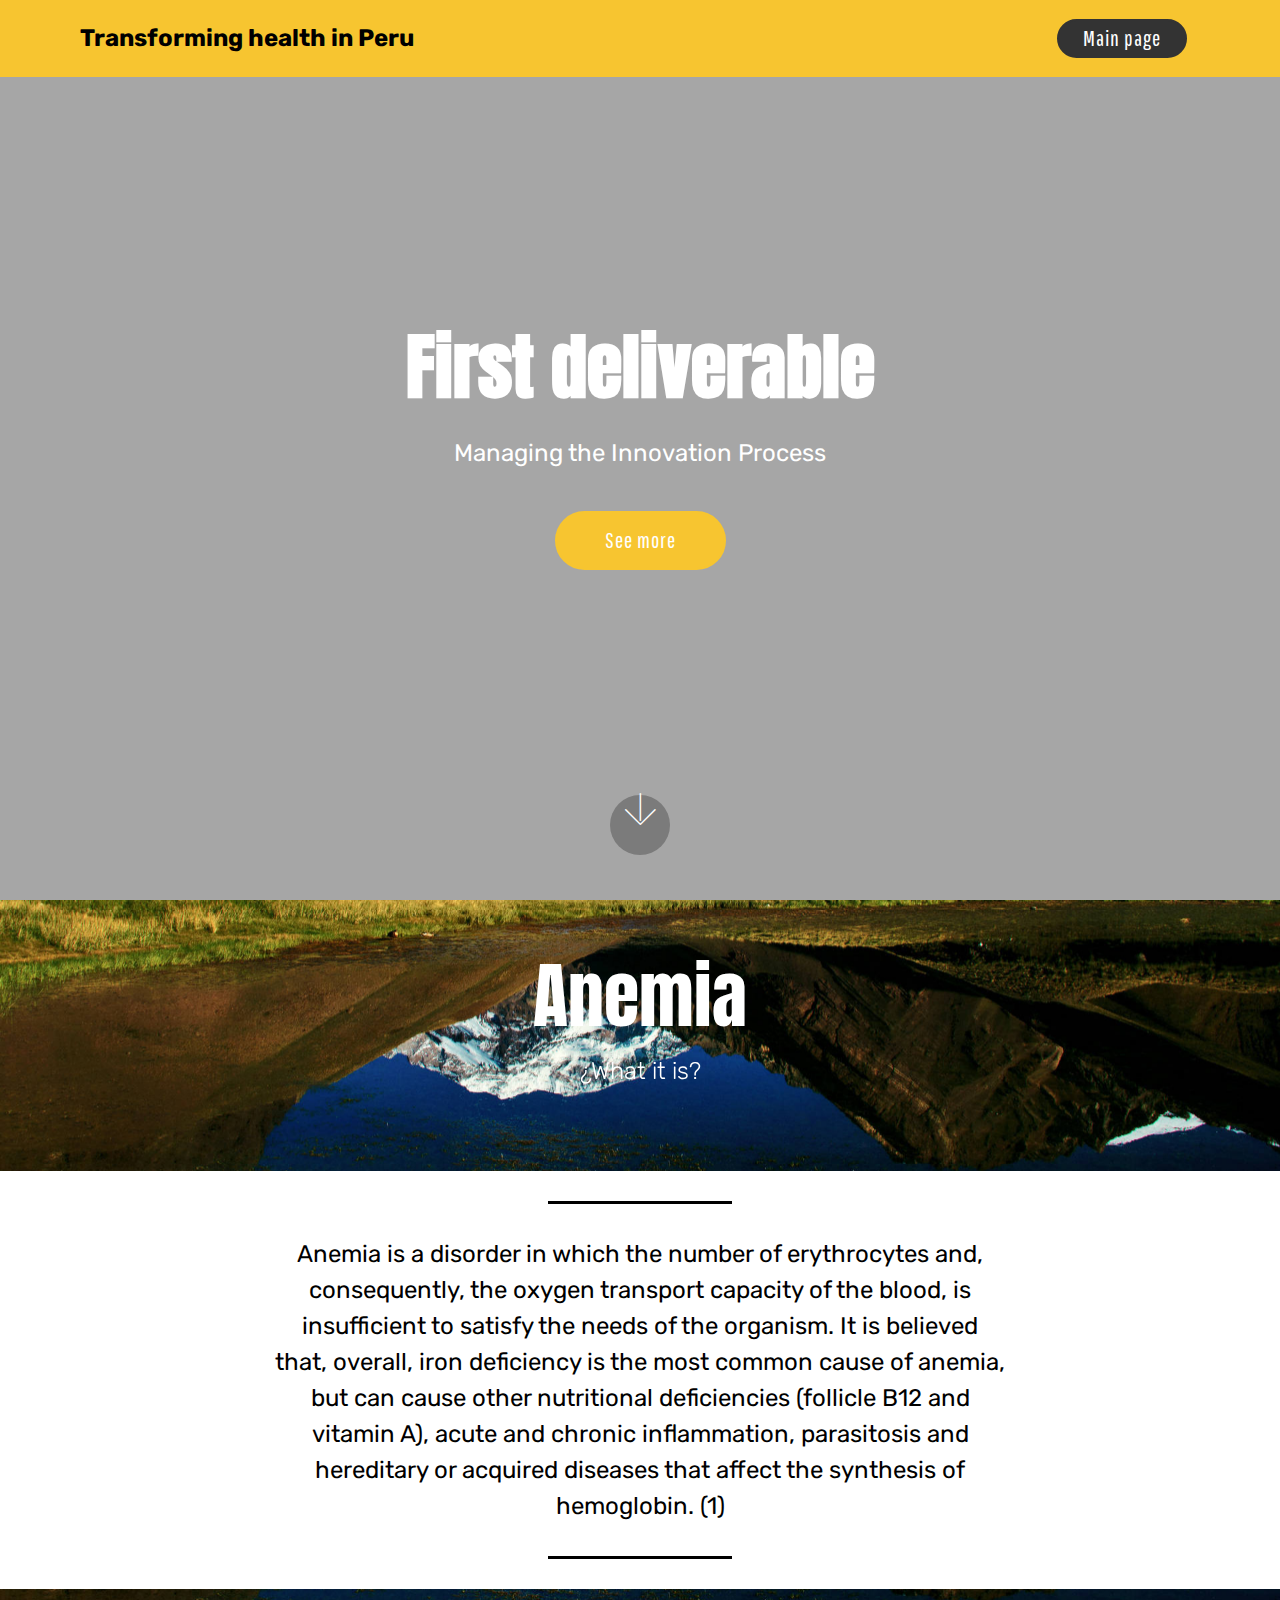
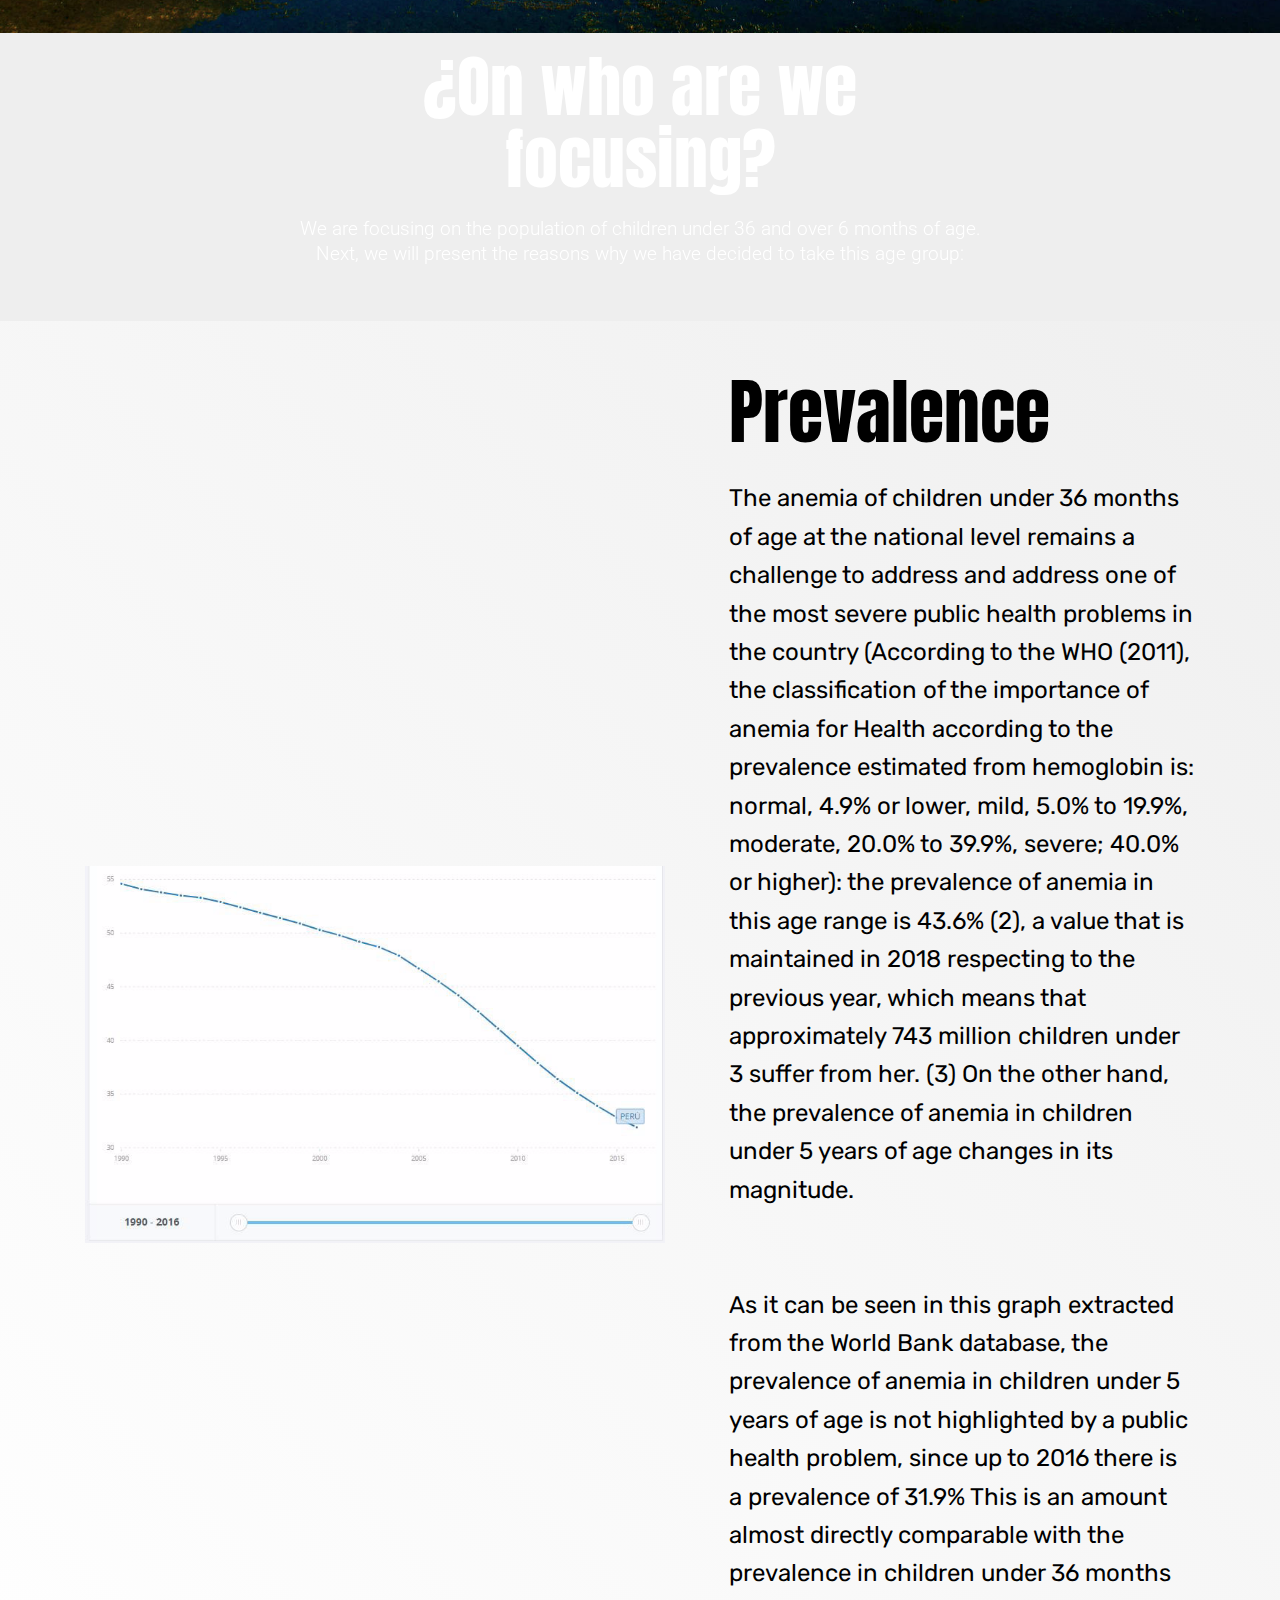
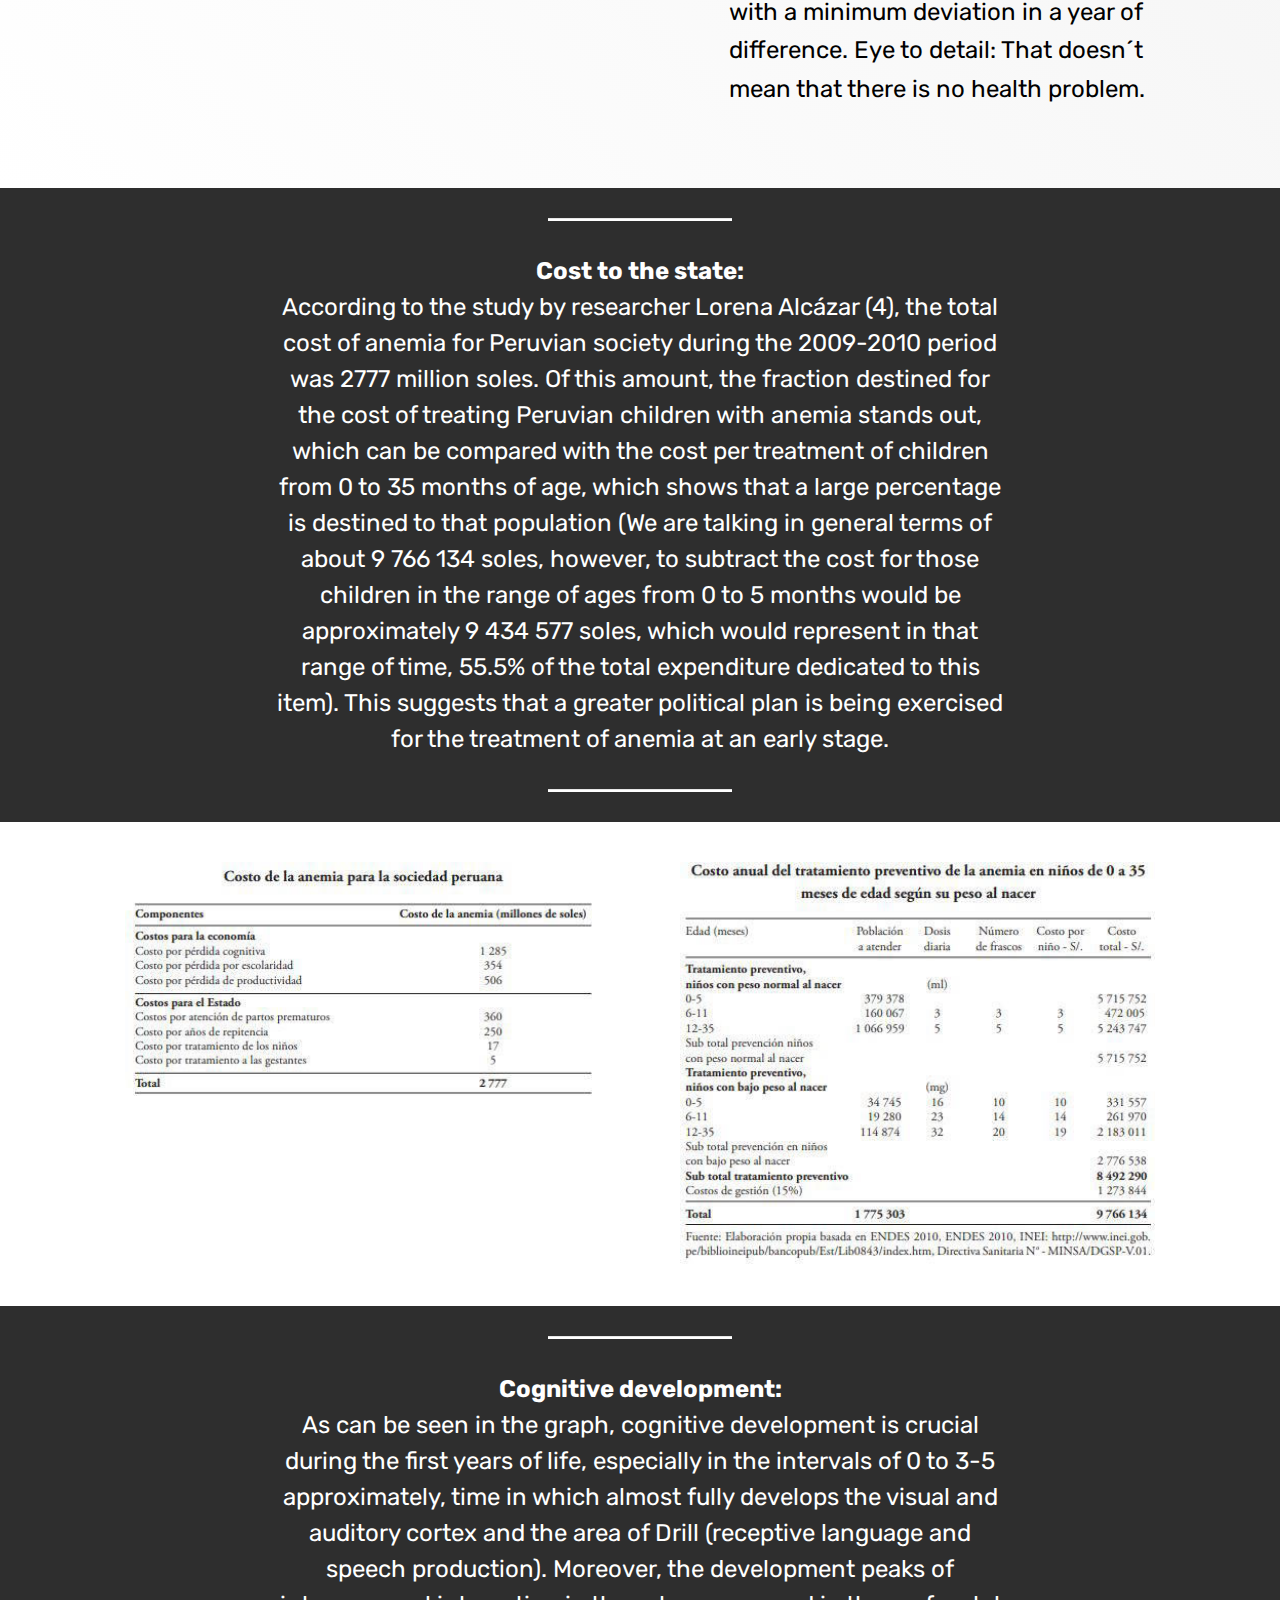
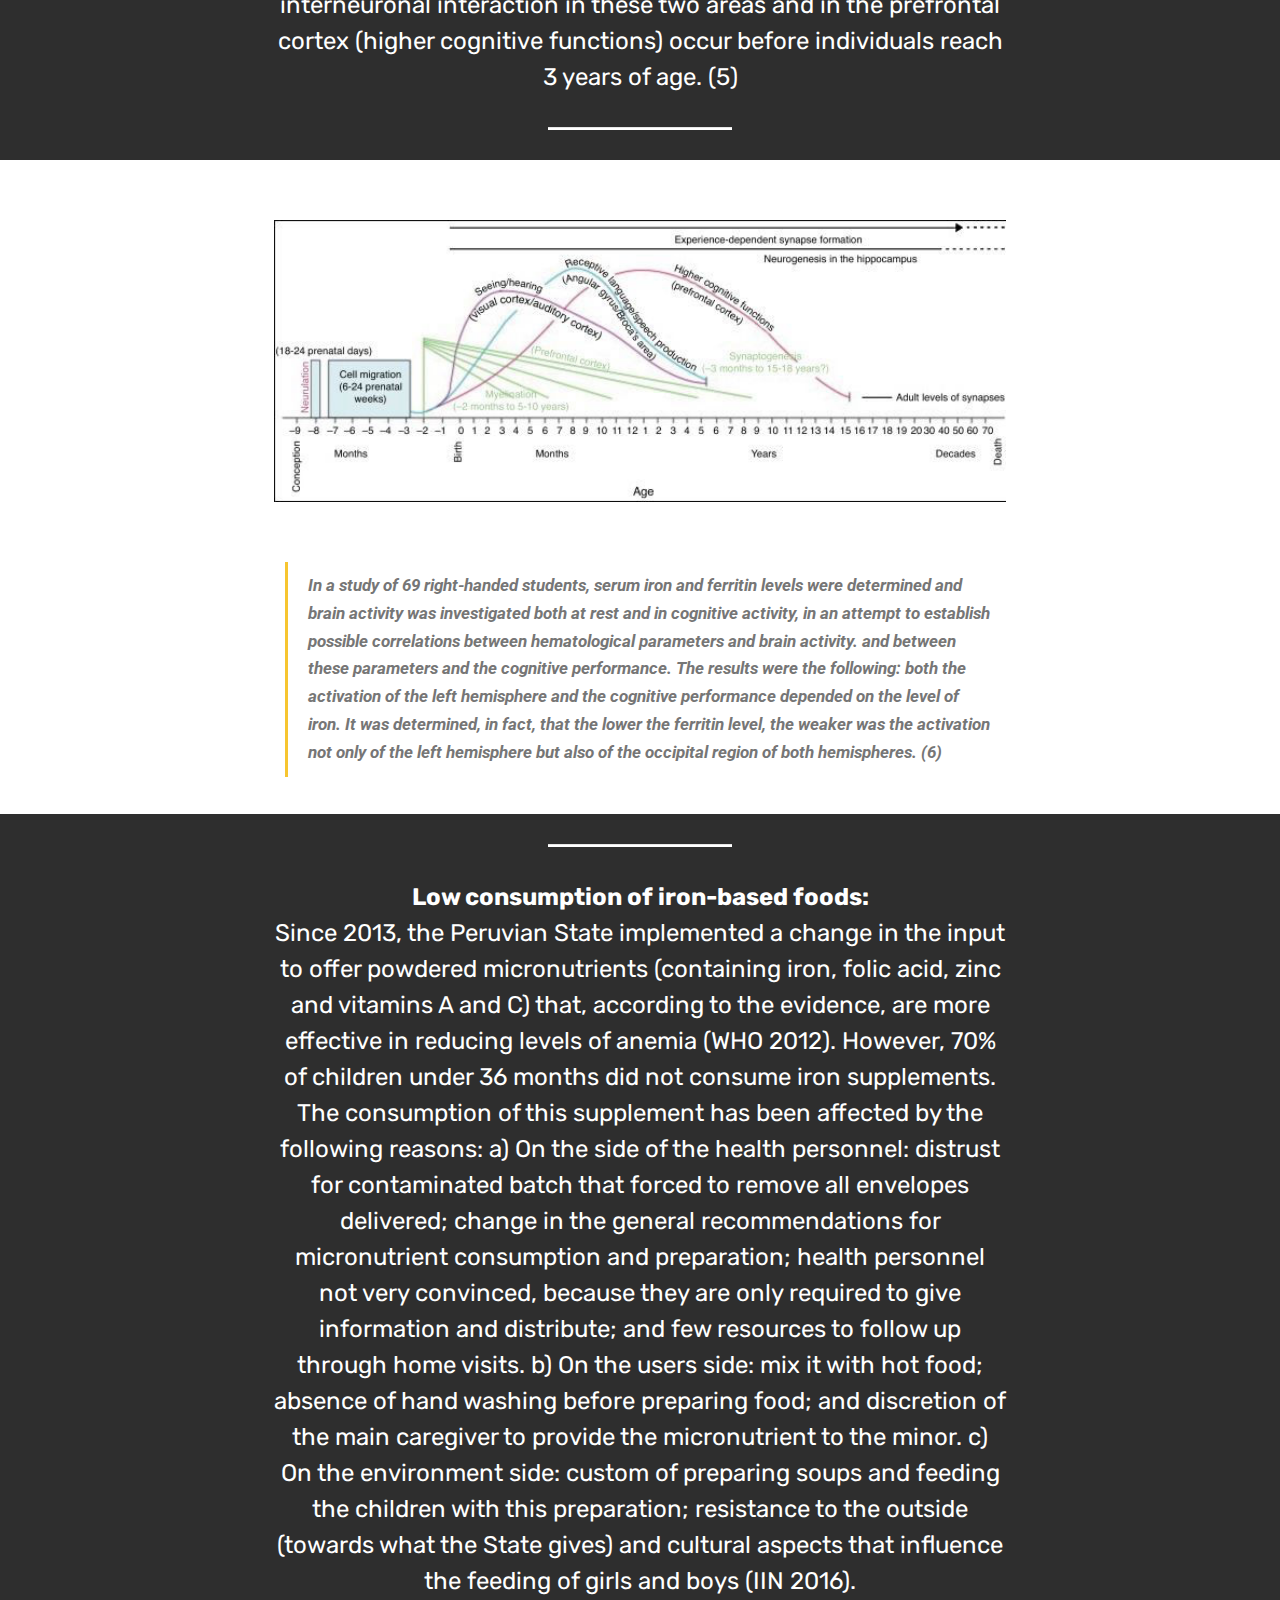
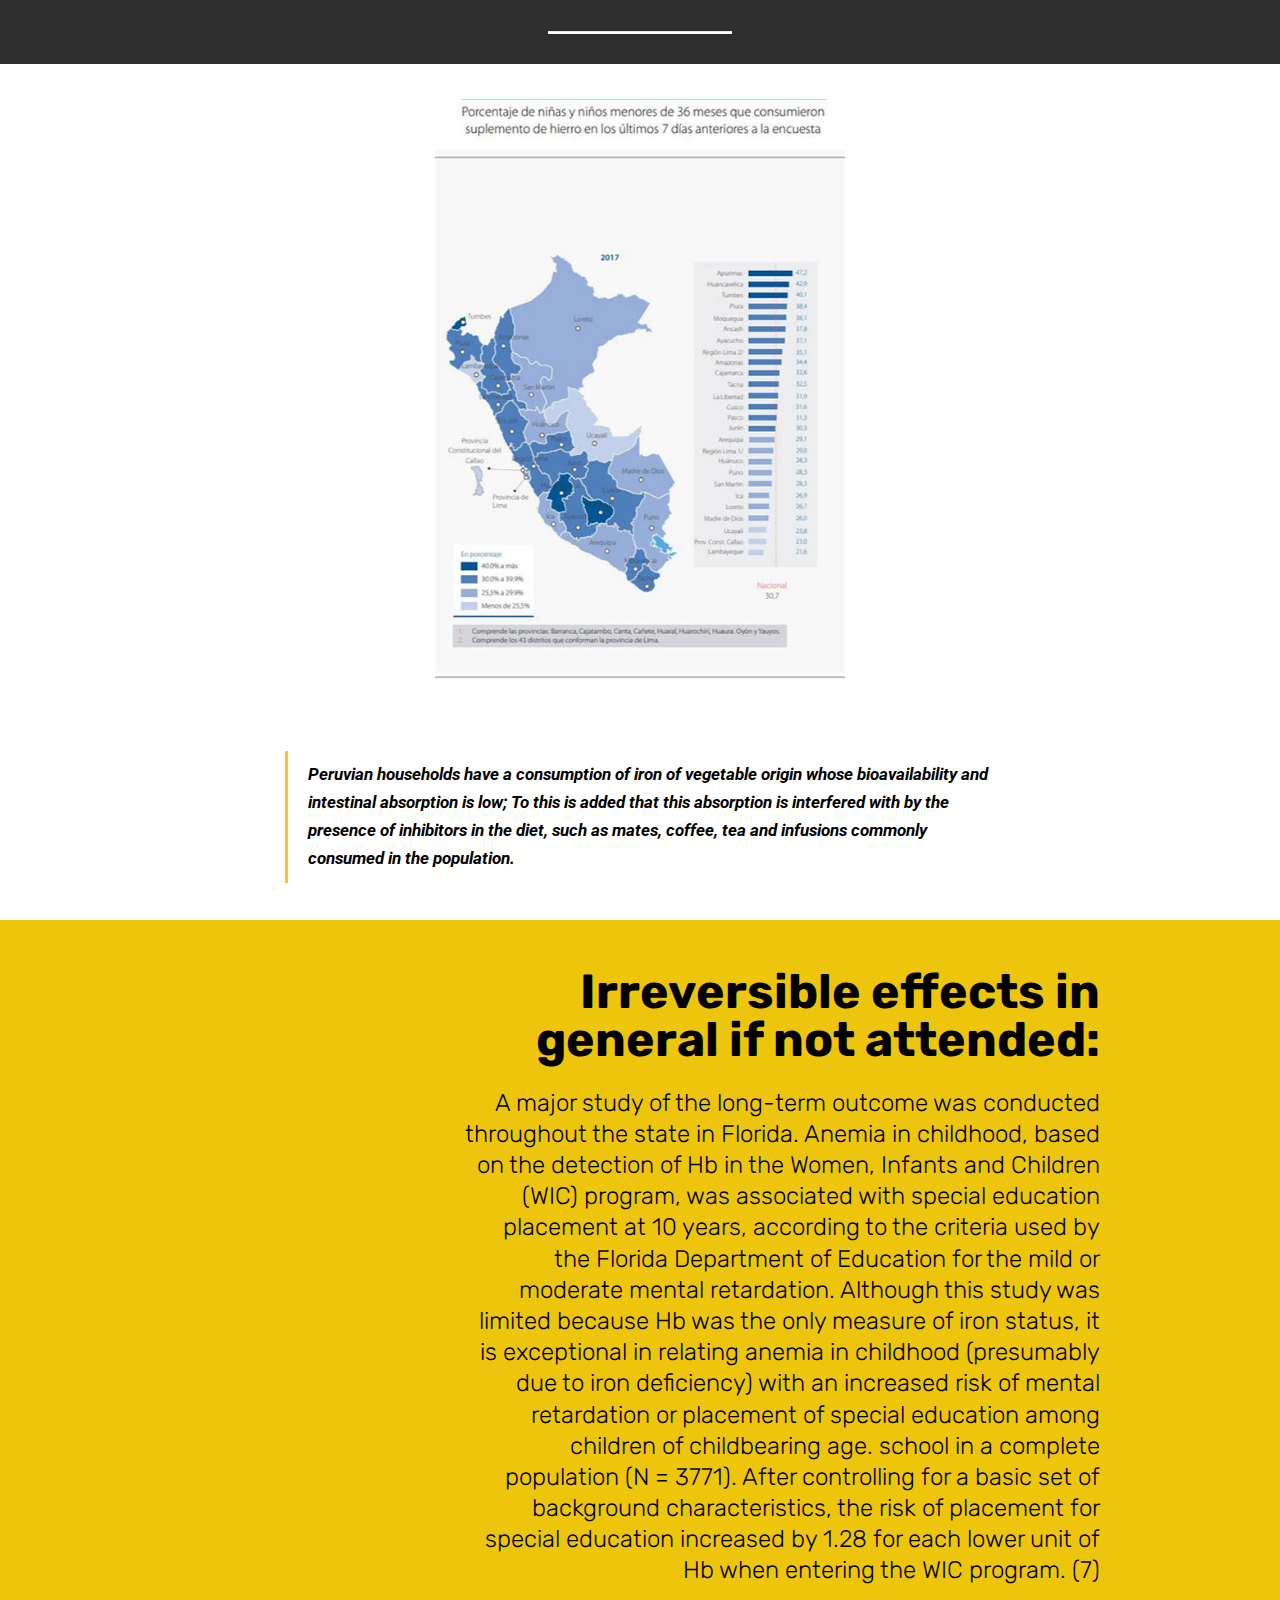
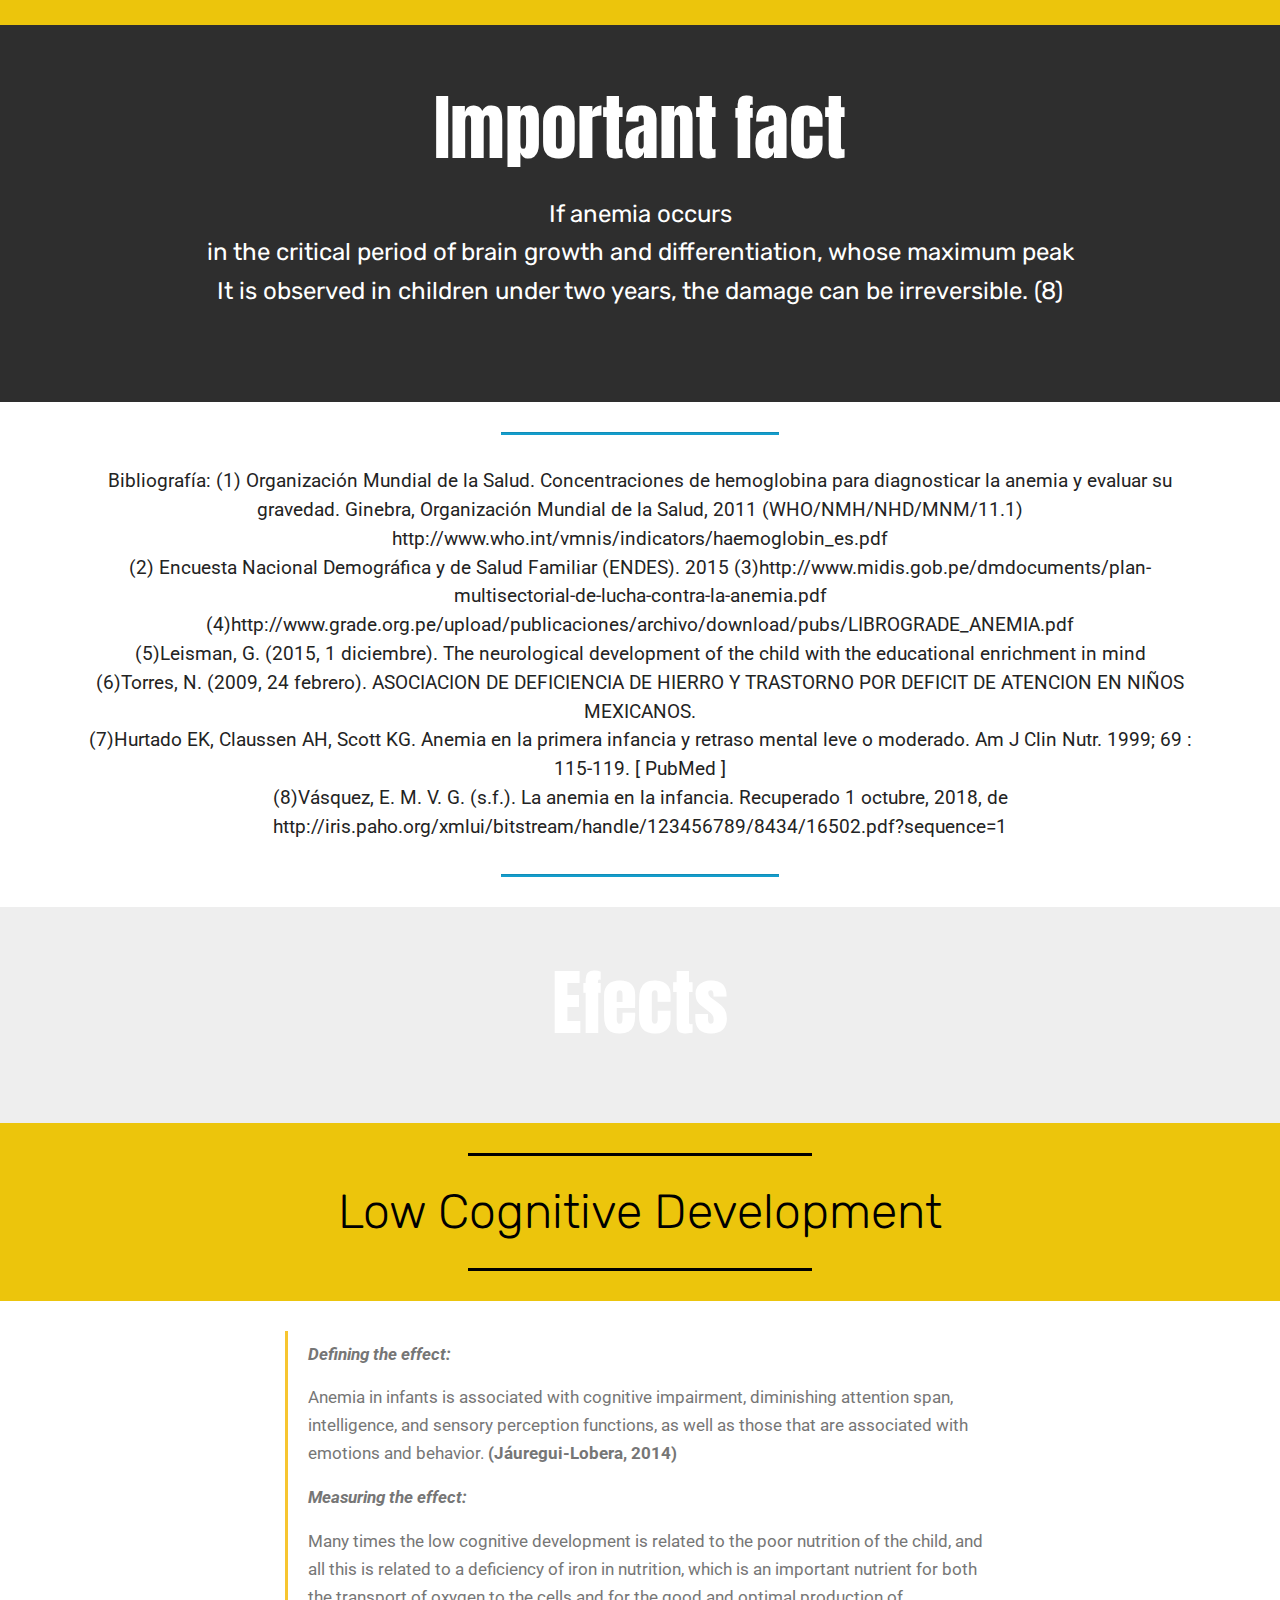
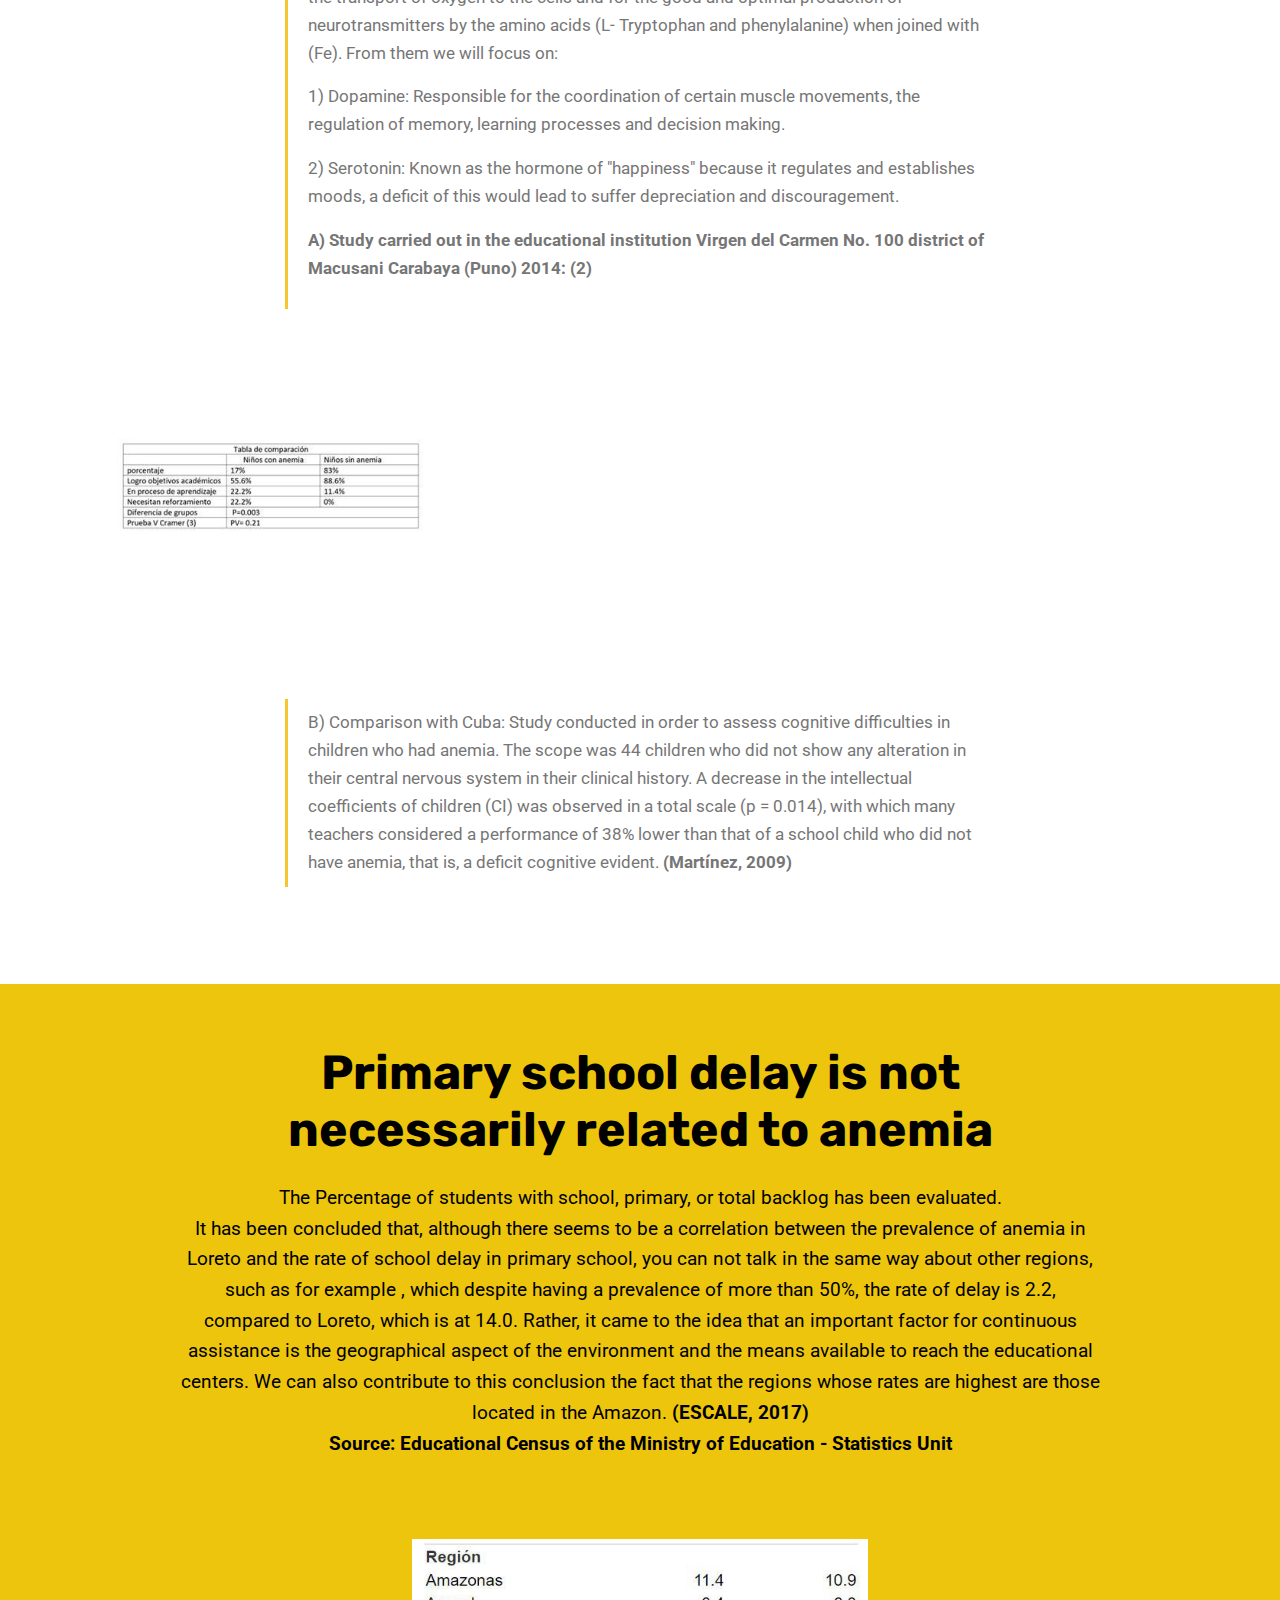
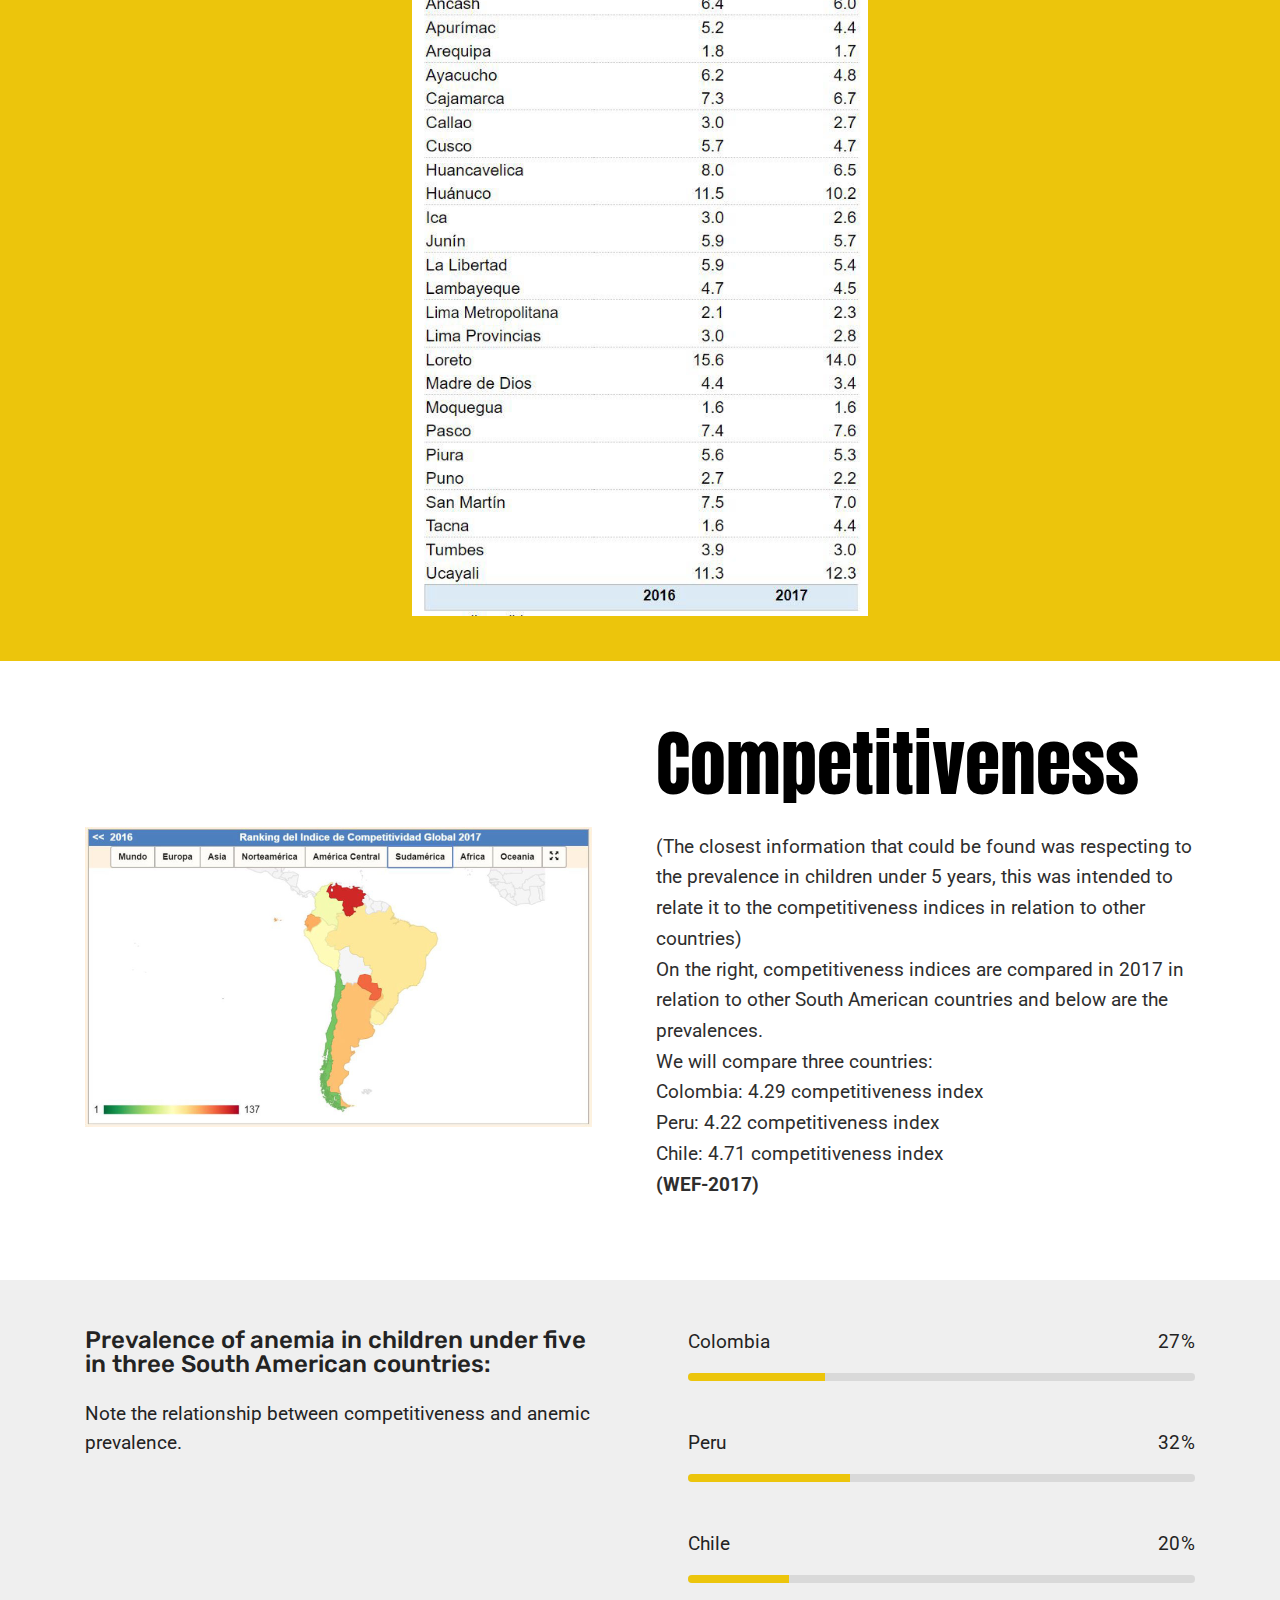
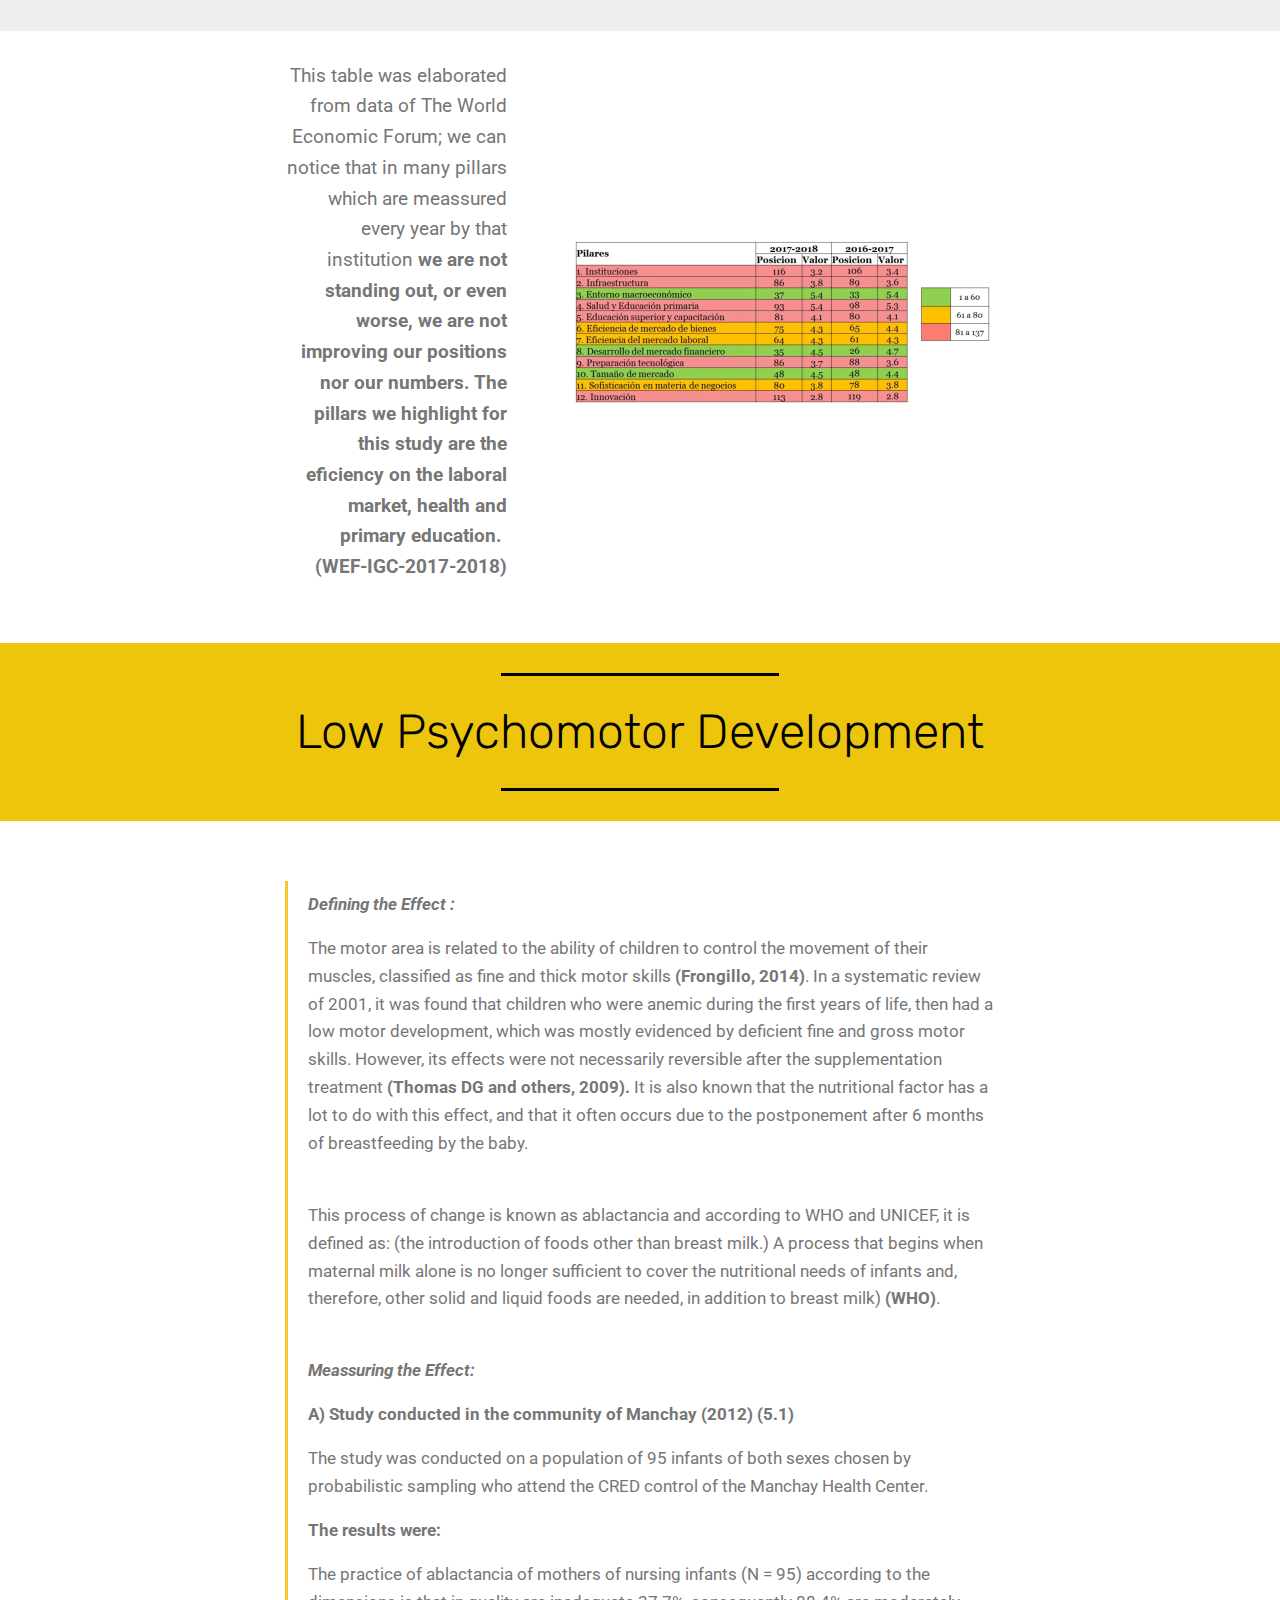
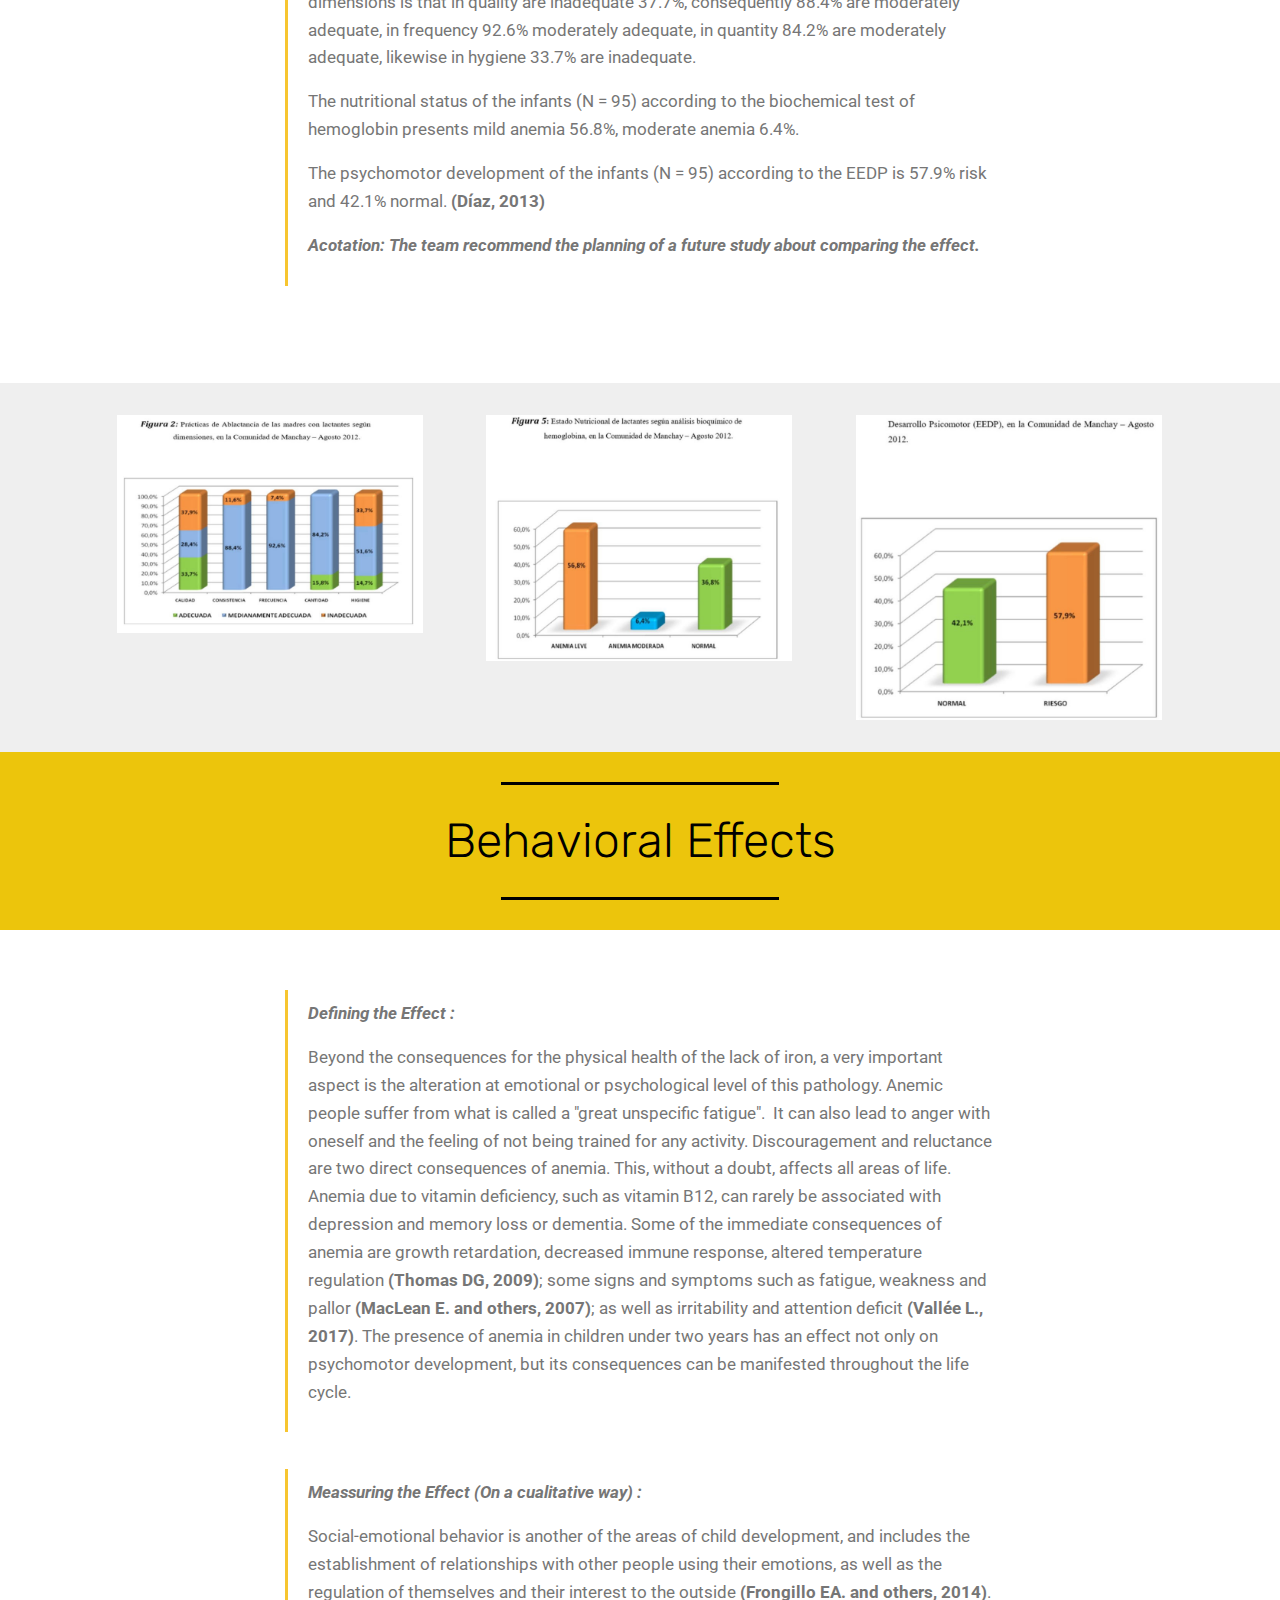
==== index.html @ a6f881da "create github pages" ====
<!DOCTYPE html>
<html >
<head>
  <!-- Site made with Mobirise Website Builder v4.8.3, https://mobirise.com -->
  <meta charset="UTF-8">
  <meta http-equiv="X-UA-Compatible" content="IE=edge">
  <meta name="generator" content="Mobirise v4.8.3, mobirise.com">
  <meta name="viewport" content="width=device-width, initial-scale=1, minimum-scale=1">
  <link rel="shortcut icon" href="assets/images/logo-96x96.png" type="image/x-icon">
  <meta name="description" content="">
  <title>Home</title>
  <link rel="stylesheet" href="assets/web/assets/mobirise-icons/mobirise-icons.css">
  <link rel="stylesheet" href="assets/tether/tether.min.css">
  <link rel="stylesheet" href="assets/bootstrap/css/bootstrap.min.css">
  <link rel="stylesheet" href="assets/bootstrap/css/bootstrap-grid.min.css">
  <link rel="stylesheet" href="assets/bootstrap/css/bootstrap-reboot.min.css">
  <link rel="stylesheet" href="assets/dropdown/css/style.css">
  <link rel="stylesheet" href="assets/datatables/data-tables.bootstrap4.min.css">
  <link rel="stylesheet" href="assets/theme/css/style.css">
  <link rel="stylesheet" href="assets/gallery/style.css">
  <link rel="stylesheet" href="assets/mobirise/css/mbr-additional.css" type="text/css">
  
  
  
</head>
<body>
  <section class="menu cid-qTkzRZLJNu" once="menu" id="menu1-0">

    

    <nav class="navbar navbar-expand beta-menu navbar-dropdown align-items-center navbar-fixed-top navbar-toggleable-sm">
        <button class="navbar-toggler navbar-toggler-right" type="button" data-toggle="collapse" data-target="#navbarSupportedContent" aria-controls="navbarSupportedContent" aria-expanded="false" aria-label="Toggle navigation">
            <div class="hamburger">
                <span></span>
                <span></span>
                <span></span>
                <span></span>
            </div>
        </button>
        <div class="menu-logo">
            <div class="navbar-brand">
                
                <span class="navbar-caption-wrap"><a class="navbar-caption text-black display-5" href="https://mobirise.com">Transforming health in Peru</a></span>
            </div>
        </div>
        <div class="collapse navbar-collapse" id="navbarSupportedContent">
            <ul class="navbar-nav nav-dropdown" data-app-modern-menu="true"><li class="nav-item">
                    <a class="nav-link link text-white display-4" href="https://mobirise.com">
                        </a>
                </li></ul>
            <div class="navbar-buttons mbr-section-btn"><a class="btn btn-sm btn-black display-4" href="page1.html">Main page</a></div>
        </div>
    </nav>
</section>

<section class="engine"><a href="https://mobiri.se/k">develop free website</a></section><section class="header6 cid-r53obGVlJb mbr-fullscreen" data-bg-video="https://www.youtube.com/watch?v=iLp_VqQqHAA" id="header6-4">

    

    <div class="mbr-overlay" style="opacity: 0.3; background-color: rgb(0, 0, 0);">
    </div>

    <div class="container">
        <div class="row justify-content-md-center">
            <div class="mbr-white col-md-10">
                <h1 class="mbr-section-title align-center mbr-bold pb-3 mbr-fonts-style display-1">First deliverable</h1>
                <p class="mbr-text align-center pb-3 mbr-fonts-style display-5">
                    Managing the Innovation Process</p>
                <div class="mbr-section-btn align-center"><a class="btn btn-md btn-primary display-4" href="index.html#content5-7">See more</a></div>
            </div>
        </div>
    </div>

    <div class="mbr-arrow hidden-sm-down" aria-hidden="true">
        <a href="#next">
            <i class="mbri-down mbr-iconfont"></i>
        </a>
    </div>
</section>

<section class="mbr-section content5 cid-r53N1w2ElE mbr-parallax-background" id="content5-7">

    

    

    <div class="container">
        <div class="media-container-row">
            <div class="title col-12 col-md-8">
                <h2 class="align-center mbr-bold mbr-white pb-3 mbr-fonts-style display-1"><span style="font-weight: normal;">Anemia</span></h2>
                <h3 class="mbr-section-subtitle align-center mbr-light mbr-white pb-3 mbr-fonts-style display-5">¿What it is?</h3>
                
                
            </div>
        </div>
    </div>
</section>

<section class="mbr-section article content10 cid-r53OnZu6qy" id="content10-a">
    
     

    <div class="container">
        <div class="inner-container" style="width: 66%;">
            <hr class="line" style="width: 25%;">
            <div class="section-text align-center mbr-white mbr-fonts-style display-5">Anemia is a disorder in which the number of erythrocytes and, consequently, the oxygen transport capacity of the blood, is insufficient to satisfy the needs of the organism. It is believed that, overall, iron deficiency is the most common cause of anemia, but can cause other nutritional deficiencies (follicle B12 and vitamin A), acute and chronic inflammation, parasitosis and hereditary or acquired diseases that affect the synthesis of hemoglobin. (1)</div>
            <hr class="line" style="width: 25%;">
        </div>
    </div>
</section>

<section class="mbr-section content5 cid-r53OJzJbEX mbr-parallax-background" id="content5-b">

    

    

    <div class="container">
        <div class="media-container-row">
            <div class="title col-12 col-md-8">
                <h2 class="align-center mbr-bold mbr-white pb-3 mbr-fonts-style display-1">
                    
                <div><span style="font-size: 4.25rem; font-weight: normal;">¿On who are we focusing?</span><br></div></h2>
                <h3 class="mbr-section-subtitle align-center mbr-light mbr-white pb-3 mbr-fonts-style display-7">We are focusing on the population of children under 36 and over 6 months of age. Next, we will present the reasons why we have decided to take this age group:</h3>
                
                
            </div>
        </div>
    </div>
</section>

<section class="header3 cid-r53Ruu3re2 mbr-fullscreen" id="header3-f">

    

    

    <div class="container">
        <div class="media-container-row">
            <div class="mbr-figure" style="width: 130%;">
                <img src="assets/images/usuario1-1-796x612.jpg" alt="Mobirise" title="">
            </div>

            <div class="media-content">
                <h1 class="mbr-section-title mbr-white pb-3 mbr-fonts-style display-1">
                    Prevalence</h1>
                
                <div class="mbr-section-text mbr-white pb-3 ">
                    <p class="mbr-text mbr-fonts-style display-5">The anemia of children under 36 months of age at the national level remains a challenge to address and address one of the most severe public health problems in the country (According to the WHO (2011), the classification of the importance of anemia for Health according to the prevalence estimated from hemoglobin is: normal, 4.9% or lower, mild, 5.0% to 19.9%, moderate, 20.0% to 39.9%, severe; 40.0% or higher): the prevalence of anemia in this age range is 43.6% (2), a value that is maintained in 2018 respecting to the previous year, which means that approximately 743 million children under 3 suffer from her. (3) On the other hand, the prevalence of anemia in children under 5 years of age changes in its magnitude.
<br>
<br>
<br>As it can be seen in this graph extracted from the World Bank database, the prevalence of anemia in children under 5 years of age is not highlighted by a public health problem, since up to 2016 there is a prevalence of 31.9% This is an amount almost directly comparable with the prevalence in children under 36 months with a minimum deviation in a year of difference. Eye to detail: That doesn´t mean that there is no health problem.</p>
                </div>
                
            </div>
        </div>
    </div>

</section>

<section class="mbr-section article content10 cid-r54FchoEeR" id="content10-x">
    
     

    <div class="container">
        <div class="inner-container" style="width: 66%;">
            <hr class="line" style="width: 25%;">
            <div class="section-text align-center mbr-white mbr-fonts-style display-5"><div>
</div><div><strong>Cost to the state:</strong></div><div><span style="font-size: 1.5rem;">According to the study by researcher Lorena Alcázar (4), the total cost of anemia for Peruvian society during the 2009-2010 period was 2777 million soles. Of this amount, the fraction destined for the cost of treating Peruvian children with anemia stands out, which can be compared with the cost per treatment of children from 0 to 35 months of age, which shows that a large percentage is destined to that population (We are talking in general terms of about 9 766 134 soles, however, to subtract the cost for those children in the range of ages from 0 to 5 months would be approximately 9 434 577 soles, which would represent in that range of time, 55.5% of the total expenditure dedicated to this item). This suggests that a greater political plan is being exercised for the treatment of anemia at an early stage.</span><br></div></div>
            <hr class="line" style="width: 25%;">
        </div>
    </div>
</section>

<section class="mbr-gallery mbr-slider-carousel cid-r54E68P3qR" id="gallery1-v">

    

    <div class="container">
        <div><!-- Filter --><!-- Gallery --><div class="mbr-gallery-row"><div class="mbr-gallery-layout-default"><div><div><div class="mbr-gallery-item mbr-gallery-item--p5" data-video-url="false" data-tags="Responsive"><div href="#lb-gallery1-v" data-slide-to="0" data-toggle="modal"><img src="assets/images/usuario2-472x240-472x240.jpg" alt="" title=""><span class="icon-focus"></span></div></div><div class="mbr-gallery-item mbr-gallery-item--p5" data-video-url="false" data-tags="Animada"><div href="#lb-gallery1-v" data-slide-to="1" data-toggle="modal"><img src="assets/images/usuario3-463x394-463x394.jpg" alt="" title=""><span class="icon-focus"></span></div></div></div></div><div class="clearfix"></div></div></div><!-- Lightbox --><div data-app-prevent-settings="" class="mbr-slider modal fade carousel slide" tabindex="-1" data-keyboard="true" data-interval="false" id="lb-gallery1-v"><div class="modal-dialog"><div class="modal-content"><div class="modal-body"><div class="carousel-inner"><div class="carousel-item"><img src="assets/images/usuario2-472x240.jpg" alt="" title=""></div><div class="carousel-item active"><img src="assets/images/usuario3-463x394.jpg" alt="" title=""></div></div><a class="carousel-control carousel-control-prev" role="button" data-slide="prev" href="#lb-gallery1-v"><span class="mbri-left mbr-iconfont" aria-hidden="true"></span><span class="sr-only">Previous</span></a><a class="carousel-control carousel-control-next" role="button" data-slide="next" href="#lb-gallery1-v"><span class="mbri-right mbr-iconfont" aria-hidden="true"></span><span class="sr-only">Next</span></a><a class="close" href="#" role="button" data-dismiss="modal"><span class="sr-only">Close</span></a></div></div></div></div></div>
    </div>

</section>

<section class="mbr-section article content10 cid-r54BIDUxcV" id="content10-r">
    
     

    <div class="container">
        <div class="inner-container" style="width: 66%;">
            <hr class="line" style="width: 25%;">
            <div class="section-text align-center mbr-white mbr-fonts-style display-5">
                    
                <div><strong>Cognitive development:
</strong></div><div><strong>
</strong><span style="font-size: 1.5rem;">As can be seen in the graph, cognitive development is crucial during the first years of life, especially in the intervals of 0 to 3-5 approximately, time in which almost fully develops the visual and auditory cortex and the area of Drill (receptive language and speech production). Moreover, the development peaks of interneuronal interaction in these two areas and in the prefrontal cortex (higher cognitive functions) occur before individuals reach 3 years of age. (5)</span></div></div>
            <hr class="line" style="width: 25%;">
        </div>
    </div>
</section>

<section class="cid-r54CdAOnFc" id="image1-t">

    

    <figure class="mbr-figure container">
            <div class="image-block" style="width: 66%;">
                <img src="assets/images/usuario4-2-679x261.jpg" width="1400" alt="Mobirise" title="">
                
            </div>
    </figure>
</section>

<section class="mbr-section article content1 cid-r54Cka03bi" id="content2-u">

     

    <div class="container">
        <div class="media-container-row">
            <div class="mbr-text col-12 col-md-8 mbr-fonts-style display-7">
                <blockquote><strong>In a study of 69 right-handed students, serum iron and ferritin levels were determined and brain activity was investigated both at rest and in cognitive activity, in an attempt to establish possible correlations between hematological parameters and brain activity. and between these parameters and the cognitive performance. The results were the following: both the activation of the left hemisphere and the cognitive performance depended on the level of iron. It was determined, in fact, that the lower the ferritin level, the weaker was the activation not only of the left hemisphere but also of the occipital region of both hemispheres. (6)</strong></blockquote>
            </div>
        </div>
    </div>
</section>

<section class="mbr-section article content10 cid-r54EWNvCyI" id="content10-w">
    
     

    <div class="container">
        <div class="inner-container" style="width: 66%;">
            <hr class="line" style="width: 25%;">
            <div class="section-text align-center mbr-white mbr-fonts-style display-5"><strong>Low consumption of iron-based foods:
</strong><div>Since 2013, the Peruvian State implemented a change in the input to offer powdered micronutrients (containing iron, folic acid, zinc and vitamins A and C) that, according to the evidence, are more effective in reducing levels of anemia (WHO 2012). However, 70% of children under 36 months did not consume iron supplements. The consumption of this supplement has been affected by the following reasons: a) On the side of the health personnel: distrust for contaminated batch that forced to remove all envelopes delivered; change in the general recommendations for micronutrient consumption and preparation; health personnel not very convinced, because they are only required to give information and distribute; and few resources to follow up through home visits. b) On the users side: mix it with hot food; absence of hand washing before preparing food; and discretion of the main caregiver to provide the micronutrient to the minor. c) On the environment side: custom of preparing soups and feeding the children with this preparation; resistance to the outside (towards what the State gives) and cultural aspects that influence the feeding of girls and boys (IIN 2016).</div></div>
            <hr class="line" style="width: 25%;">
        </div>
    </div>
</section>

<section class="cid-r54GSalnty" id="image3-y">

    

    <figure class="mbr-figure container">
            <div class="image-block" style="width: 37%;">
                <img src="assets/images/imagen5-500x800.jpg" width="1400" alt="Mobirise" title="">
                
            </div>
    </figure>
</section>

<section class="mbr-section article content1 cid-r54IQJH1Ae" id="content2-z">

     

    <div class="container">
        <div class="media-container-row">
            <div class="mbr-text col-12 col-md-8 mbr-fonts-style display-7">
                <blockquote><font color="#000000"><strong>Peruvian households have a consumption of iron of vegetable origin whose bioavailability and intestinal absorption is low; To this is added that this absorption is interfered with by the presence of inhibitors in the diet, such as mates, coffee, tea and infusions commonly consumed in the population.</strong></font></blockquote>
            </div>
        </div>
    </div>
</section>

<section class="mbr-section info2 cid-r54J9npR6Y" id="info2-10">

    

    

    <div class="container">
        <div class="row main justify-content-center">
            <div class="media-container-column col-12 col-lg-3 col-md-4">
                
            </div>
            <div class="media-container-column title col-12 col-lg-7 col-md-6">
                <h2 class="align-right mbr-bold mbr-white pb-3 mbr-fonts-style display-2">
                    
                <div><br></div><div>Irreversible effects in general if not attended:</div></h2>
                <h3 class="mbr-section-subtitle align-right mbr-light mbr-white mbr-fonts-style display-5">A major study of the long-term outcome was conducted throughout the state in Florida. Anemia in childhood, based on the detection of Hb in the Women, Infants and Children (WIC) program, was associated with special education placement at 10 years, according to the criteria used by the Florida Department of Education for the mild or moderate mental retardation. Although this study was limited because Hb was the only measure of iron status, it is exceptional in relating anemia in childhood (presumably due to iron deficiency) with an increased risk of mental retardation or placement of special education among children of childbearing age. school in a complete population (N = 3771). After controlling for a basic set of background characteristics, the risk of placement for special education increased by 1.28 for each lower unit of Hb when entering the WIC program. (7)</h3>
            </div>
        </div>
    </div>
</section>

<section class="cid-r5aHAbWThJ" id="header2-1d">

    

    

    <div class="container align-center">
        <div class="row justify-content-md-center">
            <div class="mbr-white col-md-10">
                <h1 class="mbr-section-title mbr-bold pb-3 mbr-fonts-style display-1"><span style="font-weight: normal;">
                    Important fact</span></h1>
                
                <p class="mbr-text pb-3 mbr-fonts-style display-5">If anemia occurs
<br>in the critical period of brain growth and differentiation, whose maximum peak
<br>It is observed in children under two years, the damage can be irreversible. (8)</p>
                
            </div>
        </div>
    </div>
    
</section>

<section class="mbr-section article content9 cid-r54KntQV08" id="content9-12">
    
     

    <div class="container">
        <div class="inner-container" style="width: 100%;">
            <hr class="line" style="width: 25%;">
            <div class="section-text align-center mbr-fonts-style display-7">Bibliografía: (1)	Organización Mundial de la Salud. Concentraciones de hemoglobina para diagnosticar la anemia y evaluar su gravedad. Ginebra, Organización Mundial de la Salud, 2011 (WHO/NMH/NHD/MNM/11.1) http://www.who.int/vmnis/indicators/haemoglobin_es.pdf <br>(2) Encuesta Nacional Demográfica y de Salud Familiar (ENDES). 2015 (3)http://www.midis.gob.pe/dmdocuments/plan-multisectorial-de-lucha-contra-la-anemia.pdf (4)http://www.grade.org.pe/upload/publicaciones/archivo/download/pubs/LIBROGRADE_ANEMIA.pdf <br>(5)Leisman, G. (2015, 1 diciembre). The neurological development of the child with the educational enrichment in mind <br>(6)Torres, N. (2009, 24 febrero). ASOCIACION DE DEFICIENCIA DE HIERRO Y TRASTORNO POR DEFICIT DE ATENCION EN NIÑOS MEXICANOS. <br>(7)Hurtado EK, Claussen AH, Scott KG. Anemia en la primera infancia y retraso mental leve o moderado. Am J Clin Nutr. 1999; 69 : 115-119. [ PubMed ]<br>(8)Vásquez, E. M. V. G. (s.f.). La anemia en la infancia. Recuperado 1 octubre, 2018, de http://iris.paho.org/xmlui/bitstream/handle/123456789/8434/16502.pdf?sequence=1</div>
            <hr class="line" style="width: 25%;">
        </div>
        </div>
</section>

<section class="mbr-section content5 cid-r54TYgfIAw mbr-parallax-background" id="content5-14">

    

    

    <div class="container">
        <div class="media-container-row">
            <div class="title col-12 col-md-8">
                <h2 class="align-center mbr-bold mbr-white pb-3 mbr-fonts-style display-1"><span style="font-weight: normal;">
                    Efects</span></h2>
                
                
                
            </div>
        </div>
    </div>
</section>

<section class="mbr-section article content9 cid-r5JXC2ZeO8" id="content9-2r">
    
     

    <div class="container">
        <div class="inner-container" style="width: 100%;">
            <hr class="line" style="width: 31%;">
            <div class="section-text align-center mbr-fonts-style display-2">Low Cognitive Development</div>
            <hr class="line" style="width: 31%;">
        </div>
        </div>
</section>

<section class="mbr-section article content1 cid-r5JXz6NZmB" id="content2-2q">

     

    <div class="container">
        <div class="media-container-row">
            <div class="mbr-text col-12 col-md-8 mbr-fonts-style display-7">
                <blockquote><p><strong>Defining the effect:
&nbsp;</strong></p><p><span style="font-size: 1.09rem; font-style: normal;">Anemia in infants is associated with cognitive impairment, diminishing attention span, intelligence, and sensory perception functions, as well as those that are associated with emotions and behavior. <strong>(Jáuregui-Lobera, 2014)</strong></span></p><p><strong>Measuring the effect:</strong>
</p><p><span style="font-style: normal;">Many times the low cognitive development is related to the poor nutrition of the child, and all this is related to a deficiency of iron in nutrition, which is an important nutrient for both the transport of oxygen to the cells and for the good and optimal production of neurotransmitters by the amino acids (L- Tryptophan and phenylalanine) when joined with (Fe). From them we will focus on: 
</span></p><p><span style="font-style: normal;">1) Dopamine: Responsible for the coordination of certain muscle movements, the regulation of memory, learning processes and decision making. 
</span></p><p><span style="font-style: normal;">2) Serotonin: Known as the hormone of "happiness" because it regulates and establishes moods, a deficit of this would lead to suffer depreciation and discouragement. 
</span></p><p><span style="font-style: normal;"><strong>
<span style="font-size: 1.09rem;">A) Study carried out in the educational institution Virgen del Carmen No. 100 district of Macusani Carabaya (Puno) 2014: (2)</span></strong></span></p></blockquote>
            </div>
        </div>
    </div>
</section>

<section class="mbr-gallery mbr-slider-carousel cid-r54Wk88IRr" id="gallery1-16">

    

    <div class="container">
        <div><!-- Filter --><!-- Gallery --><div class="mbr-gallery-row"><div class="mbr-gallery-layout-default"><div><div><div class="mbr-gallery-item mbr-gallery-item--p4" data-video-url="false" data-tags="Increíble"><div href="#lb-gallery1-16" data-slide-to="0" data-toggle="modal"><img src="assets/images/0.4-400x300-400x300.jpg" alt="" title=""><span class="icon-focus"></span></div></div></div></div><div class="clearfix"></div></div></div><!-- Lightbox --><div data-app-prevent-settings="" class="mbr-slider modal fade carousel slide" tabindex="-1" data-keyboard="true" data-interval="false" id="lb-gallery1-16"><div class="modal-dialog"><div class="modal-content"><div class="modal-body"><div class="carousel-inner"><div class="carousel-item active"><img src="assets/images/0.4-400x300.jpg" alt="" title=""></div></div><a class="carousel-control carousel-control-prev" role="button" data-slide="prev" href="#lb-gallery1-16"><span class="mbri-left mbr-iconfont" aria-hidden="true"></span><span class="sr-only">Previous</span></a><a class="carousel-control carousel-control-next" role="button" data-slide="next" href="#lb-gallery1-16"><span class="mbri-right mbr-iconfont" aria-hidden="true"></span><span class="sr-only">Next</span></a><a class="close" href="#" role="button" data-dismiss="modal"><span class="sr-only">Close</span></a></div></div></div></div></div>
    </div>

</section>

<section class="mbr-section article content1 cid-r5K38uKMYZ" id="content2-2u">

     

    <div class="container">
        <div class="media-container-row">
            <div class="mbr-text col-12 col-md-8 mbr-fonts-style display-7">
                <blockquote><span style="font-style: normal;">B) Comparison with Cuba: Study conducted in order to assess cognitive difficulties in children who had anemia. The scope was 44 children who did not show any alteration in their central nervous system in their clinical history. A decrease in the intellectual coefficients of children (CI) was observed in a total scale (p = 0.014), with which many teachers considered a performance of 38% lower than that of a school child who did not have anemia, that is, a deficit cognitive evident.</span><strong> <span style="font-style: normal;">(Martínez, 2009)</span></strong></blockquote>
            </div>
        </div>
    </div>
</section>

<section class="header4 cid-r5aPsfupE4" id="header4-1e">

    

    

    <div class="container">
        <div class="row justify-content-md-center">
            <div class="media-content col-md-10">
                <h1 class="mbr-section-title align-center mbr-white pb-3 mbr-bold mbr-fonts-style display-2">Primary school delay is not necessarily related to anemia</h1>
                
                <div class="mbr-text align-center mbr-white pb-3">
                    <p class="mbr-text mbr-fonts-style display-7">The Percentage of students with school, primary, or total backlog has been evaluated.
<br>It has been concluded that, although there seems to be a correlation between the prevalence of anemia in Loreto and the rate of school delay in primary school, you can not talk in the same way about other regions, such as for example , which despite having a prevalence of more than 50%, the rate of delay is 2.2, compared to Loreto, which is at 14.0. Rather, it came to the idea that an important factor for continuous assistance is the geographical aspect of the environment and the means available to reach the educational centers. We can also contribute to this conclusion the fact that the regions whose rates are highest are those located in the Amazon. <strong>(ESCALE, 2017)</strong><br><strong>Source: Educational Census of the Ministry of Education - Statistics Unit</strong><br></p>
                </div>
                
            </div>
            <div class="mbr-figure pt-5">
                <img src="assets/images/tasa-586x870.jpg" alt="Mobirise" title="" style="width: 40%;">
            </div>
        </div>
    </div>
</section>

<section class="header3 cid-r5b9EyH665" id="header3-1f">

    

    

    <div class="container">
        <div class="media-container-row">
            <div class="mbr-figure" style="width: 100%;">
                <img src="assets/images/competitividad-1014x599.jpg" alt="Mobirise" title="">
            </div>

            <div class="media-content">
                <h1 class="mbr-section-title mbr-white pb-3 mbr-fonts-style display-1">
                    Competitiveness</h1>
                
                <div class="mbr-section-text mbr-white pb-3 ">
                    <p class="mbr-text mbr-fonts-style display-7">(The closest information that could be found was respecting to the prevalence in children under 5 years, this was intended to relate it to the competitiveness indices in relation to other countries)
<br>On the right, competitiveness indices are compared in 2017 in relation to other South American countries and below are the prevalences.
<br>We will compare three countries:
<br>Colombia: 4.29 competitiveness index
<br>Peru: 4.22 competitiveness index
<br>Chile: 4.71 competitiveness index<br><strong>(WEF-2017)</strong></p>
                </div>
                
            </div>
        </div>
    </div>

</section>

<section class="progress-bars2 cid-r5bdoHQbO3" id="progress-bars2-1g">
    
     

    

    <div class="container">
        

        

        <div class="row pt-5 mt-5">
            <div class="col-md-6 text-elements">
                <h4 class="section-content-title pb-3 align-left mbr-fonts-style display-5">Prevalence of anemia in children under five in three South American countries:</h4>
                <p class="section-content-text align-left mbr-fonts-style display-7">Note the relationship between competitiveness and anemic prevalence.</p>
            </div>
            <div class="progress_elements col-md-6">
                <div class="progress1 pb-5">
                    <div class="title-wrap">
                        <div class="progressbar-title mbr-fonts-style display-7">
                            <p>
                                Colombia</p>
                        </div>
                        <div class="progress_value mbr-fonts-style display-7">
                            <div class="progressbar-number">
                            </div>
                            <span>%</span>
                        </div>
                    </div>
                    <progress class="progress progress-primary " max="100" value="27">
                    </progress>
                </div>
                 
                <div class="progress2 pb-5">
                    <div class="title-wrap">
                        <div class="progressbar-title mbr-fonts-style display-7">
                            <p>
                                Peru</p>
                        </div>
                    <div class="progress_value mbr-fonts-style display-7">
                        <div class="progressbar-number">
                        </div>
                        <span>%</span>
                    </div>
                    </div>
                    <progress class="progress progress-primary" max="100" value="32">
                    </progress>
                </div>
                
                <div class="progress3 pb-5">
                    <div class="title-wrap">
                        <div class="progressbar-title mbr-fonts-style display-7">
                            <p>
                                Chile</p>
                        </div>
                    <div class="progress_value mbr-fonts-style display-7">
                        <div class="progressbar-number">
                        </div>
                        <span>%</span>
                    </div>
                    </div>
                    <progress class="progress progress-primary" max="100" value="20">
                    </progress>
                </div>
                
                
            
                
            </div>
        </div>
    </div>
</section>

<section class="mbr-section content7 cid-r5JRlO7gfe" id="content7-2p">
          
    

    <div class="container">
        <div class="media-container-row">
            <div class="col-12 col-md-8">
                <div class="media-container-row">
                    <div class="media-content">
                        <div class="mbr-section-text">
                            <p class="mbr-text align-right mb-0 mbr-fonts-style display-7">This table was elaborated from data of The World Economic Forum;<strong> </strong>we can notice that in many pillars which are meassured every year by that institution <strong>we are not standing out, or even worse, we are not improving our positions nor our numbers. The pillars we highlight for this study are the eficiency on the laboral market, health and primary education.&nbsp;</strong><br><strong>(WEF-IGC-2017-2018)</strong></p>
                        </div>
                    </div>
                    <div class="mbr-figure" style="width: 200%;">
                     <img src="assets/images/pilares-848x344.jpg" alt="Mobirise" title="">  
                    </div>
                </div>
            </div>
        </div>
    </div>
</section>

<section class="mbr-section article content9 cid-r5K95rpXf0" id="content9-2v">
    
     

    <div class="container">
        <div class="inner-container" style="width: 100%;">
            <hr class="line" style="width: 25%;">
            <div class="section-text align-center mbr-fonts-style display-2">Low Psychomotor Development
</div>
            <hr class="line" style="width: 25%;">
        </div>
        </div>
</section>

<section class="mbr-section article content1 cid-r5K9jmMUem" id="content2-2w">

     

    <div class="container">
        <div class="media-container-row">
            <div class="mbr-text col-12 col-md-8 mbr-fonts-style display-7">
                <blockquote><p><strong>Defining the Effect
:</strong></p><p><span style="font-size: 1.09rem; font-style: normal;">The motor area is related to the ability of children to control the movement of their muscles, classified as fine and thick motor skills<strong> (Frongillo, 2014)</strong>. </span><span style="font-size: 1.09rem; font-style: normal;">In a systematic review of 2001, it was found that children who were anemic during the first years of life, then had a low motor development, which was mostly evidenced by deficient fine and gross motor skills. However, its effects were not necessarily reversible after the supplementation treatment&nbsp;<strong>(Thomas DG and others, 2009).</strong> It is also known that the nutritional factor has a lot to do with this effect, and that it often occurs due to the postponement after 6 months of breastfeeding by the baby. </span><strong>&nbsp;</strong></p><p><strong><br></strong><span style="font-style: normal; font-size: 1.09rem;">This process of change is known as ablactancia and according to WHO and UNICEF, it is defined as: (the introduction of foods other than breast milk.) A process that begins when maternal milk alone is no longer sufficient to cover the nutritional needs of infants and, therefore, other solid and liquid foods are needed, in addition to breast milk) <strong>(WHO)</strong>.</span></p><p><span style="font-style: normal; font-size: 1.09rem;"><br></span><strong>Meassuring the Effect:&nbsp;</strong></p><p><strong><span style="font-style: normal;">A) Study conducted in the community of Manchay (2012) (5.1) </span>&nbsp;</strong></p><p><span style="font-size: 1.09rem; font-style: normal;">The study was conducted on a population of 95 infants of both sexes chosen by probabilistic sampling who attend the CRED control of the Manchay Health Center.</span></p><p><strong><span style="font-style: normal;">The results were:</span> 
</strong></p><p><span style="font-size: 1.09rem; font-style: normal;">The practice of ablactancia of mothers of nursing infants (N = 95) according to the dimensions is that in quality are inadequate 37.7%, consequently 88.4% are moderately adequate, in frequency 92.6% moderately adequate, in quantity 84.2% are moderately adequate, likewise in hygiene 33.7% are inadequate. &nbsp;</span></p><p><span style="font-size: 1.09rem; font-style: normal;">The nutritional status of the infants (N = 95) according to the biochemical test of hemoglobin presents mild anemia 56.8%, moderate anemia 6.4%.</span></p><p><span style="font-size: 1.09rem; font-style: normal;">The psychomotor development of the infants (N = 95) according to the EEDP is 57.9% risk and 42.1% normal. 
<strong>(Díaz, 2013)</strong></span></p><p><strong>
</strong></p><p><strong>Acotation: The team recommend the planning of a future study about comparing the effect.</strong></p></blockquote>
            </div>
        </div>
    </div>
</section>

<section class="mbr-gallery mbr-slider-carousel cid-r5aBEzOst3" id="gallery3-1b">

    

    <div class="container">
        <div><!-- Filter --><!-- Gallery --><div class="mbr-gallery-row"><div class="mbr-gallery-layout-default"><div><div><div class="mbr-gallery-item mbr-gallery-item--p4" data-video-url="false" data-tags="Increíble"><div href="#lb-gallery3-1b" data-slide-to="0" data-toggle="modal"><img src="assets/images/manchay1-1212x864-800x570.jpg" alt="" title=""><span class="icon-focus"></span></div></div><div class="mbr-gallery-item mbr-gallery-item--p4" data-video-url="false" data-tags="Responsive"><div href="#lb-gallery3-1b" data-slide-to="1" data-toggle="modal"><img src="assets/images/manchay2-1142x919-800x644.jpg" alt="" title=""><span class="icon-focus"></span></div></div><div class="mbr-gallery-item mbr-gallery-item--p4" data-video-url="false" data-tags="Creativa"><div href="#lb-gallery3-1b" data-slide-to="2" data-toggle="modal"><img src="assets/images/manchay3-906x904-800x798.jpg" alt="" title=""><span class="icon-focus"></span></div></div></div></div><div class="clearfix"></div></div></div><!-- Lightbox --><div data-app-prevent-settings="" class="mbr-slider modal fade carousel slide" tabindex="-1" data-keyboard="true" data-interval="false" id="lb-gallery3-1b"><div class="modal-dialog"><div class="modal-content"><div class="modal-body"><div class="carousel-inner"><div class="carousel-item active"><img src="assets/images/manchay1-1212x864.jpg" alt="" title=""></div><div class="carousel-item"><img src="assets/images/manchay2-1142x919.jpg" alt="" title=""></div><div class="carousel-item"><img src="assets/images/manchay3-906x904.jpg" alt="" title=""></div></div><a class="carousel-control carousel-control-prev" role="button" data-slide="prev" href="#lb-gallery3-1b"><span class="mbri-left mbr-iconfont" aria-hidden="true"></span><span class="sr-only">Previous</span></a><a class="carousel-control carousel-control-next" role="button" data-slide="next" href="#lb-gallery3-1b"><span class="mbri-right mbr-iconfont" aria-hidden="true"></span><span class="sr-only">Next</span></a><a class="close" href="#" role="button" data-dismiss="modal"><span class="sr-only">Close</span></a></div></div></div></div></div>
    </div>

</section>

<section class="mbr-section article content9 cid-r5KegqM0BF" id="content9-2x">
    
     

    <div class="container">
        <div class="inner-container" style="width: 100%;">
            <hr class="line" style="width: 25%;">
            <div class="section-text align-center mbr-fonts-style display-2">
                    Behavioral Effects</div>
            <hr class="line" style="width: 25%;">
        </div>
        </div>
</section>

<section class="mbr-section article content1 cid-r5KeJLVemu" id="content2-2y">

     

    <div class="container">
        <div class="media-container-row">
            <div class="mbr-text col-12 col-md-8 mbr-fonts-style display-7">
                <blockquote><p><strong>Defining the Effect
:&nbsp;</strong></p><p><span style="font-size: 1.09rem; font-style: normal;">Beyond the consequences for the physical health of the lack of iron, a very important aspect is the alteration at emotional or psychological level of this pathology. Anemic people suffer from what is called a "great unspecific fatigue". &nbsp;It can also lead to anger with oneself and the feeling of not being trained for any activity. Discouragement and reluctance are two direct consequences of anemia. This, without a doubt, affects all areas of life. Anemia due to vitamin deficiency, such as vitamin B12, can rarely be associated with depression and memory loss or dementia. Some of the immediate consequences of anemia are growth retardation, decreased immune response, altered temperature regulation <strong>(Thomas DG, 2009)</strong>; some signs and symptoms such as fatigue, weakness and pallor <strong>(MacLean E. and others, 2007)</strong>; as well as irritability and attention deficit <strong>(Vallée L., 2017)</strong>. The presence of anemia in children under two years has an effect not only on psychomotor development, but its consequences can be manifested throughout the life cycle.&nbsp;</span></p></blockquote>
            </div>
        </div>
    </div>
</section>

<section class="mbr-section article content1 cid-r5Kg8xFCvK" id="content2-30">

     

    <div class="container">
        <div class="media-container-row">
            <div class="mbr-text col-12 col-md-8 mbr-fonts-style display-7">
                <blockquote><p><strong>Meassuring the Effect (On a cualitative way)
:</strong></p><p><span style="font-size: 1.09rem; font-style: normal;">Social-emotional behavior is another of the areas of child development, and includes the establishment of relationships with other people using their emotions, as well as the regulation of themselves and their interest to the outside<strong> (Frongillo EA. and others, 2014)</strong>. In children who had anemia in the first year of life (at 6, 12 and 18 months), and then it was corrected by supplementation, it was found that after 10 years of follow-up, they had slower reaction times and a lower capacity to control impulsive responses, what is called poor inhibitory control <strong>(Algarin C. and others, 2013)</strong>. This difficulty is one of the behavioral deficits that is related to disorders such as attention deficit and hyperactivity, among others <strong>(Mediavilla-García C., 2003)</strong>. These unwanted behaviors and behavior problems have an impact not only within each household, but also in schools, and possibly, over time, generate some type of major social problem. &nbsp;</span></p><p><span style="font-size: 1.09rem; font-style: normal;"><br></span><strong>Acotation: The team recommend the planning of a future study about comparing and measuring the effects on a quantitative way)&nbsp;</strong></p></blockquote>
            </div>
        </div>
    </div>
</section>

<section class="mbr-section article content9 cid-r5QTVQ0Yfo" id="content9-3h">
    
     

    <div class="container">
        <div class="inner-container" style="width: 100%;">
            <hr class="line" style="width: 25%;">
            <div class="section-text align-center mbr-fonts-style display-2">Child Mortality</div>
            <hr class="line" style="width: 25%;">
        </div>
        </div>
</section>

<section class="mbr-section article content1 cid-r5QU3f9DV7" id="content2-3i">

     

    <div class="container">
        <div class="media-container-row">
            <div class="mbr-text col-12 col-md-8 mbr-fonts-style display-7">
                <blockquote><p><strong>Defining the Effect :&nbsp;</strong></p><p><span style="font-size: 1.09rem; font-style: normal;">Infant Mortality (MI) expresses the death of children under one year of age (0 to 364 days). To relate it to the number of children born in a period and in a specific geographical location</span><strong> <span style="font-style: normal;">(Lomuto C., 2007)</span></strong><span style="font-size: 1.09rem; font-style: normal;">, the Infant Mortality Rate (IMR) is used, which is calculated by quoting the number of deaths of children under one year of age in a period and the total of live births of the same period, per thousand.</span><strong> <span style="font-style: normal;">(CEPAL, 2007)&nbsp;</span></strong></p><p><span style="font-size: 1.09rem; font-style: normal;">There are two major components:&nbsp;</span></p><p><span style="font-size: 1.09rem; font-style: normal;">1. Neonatal Mortality (MN): is the one that occurs from birth until the 27 days of life This is subdivided in two:</span></p><p><span style="font-size: 1.09rem; font-style: normal;">a. Premature Neonatal Mortality: from birth to 6 days of life.&nbsp;</span></p><p><span style="font-size: 1.09rem; font-style: normal;">b. Late Neonatal Mortality: from 7 to 27 days of life.&nbsp;</span></p><p><span style="font-size: 1.09rem;"><span style="font-style: normal;">2. Postneonatal Mortality: expresses the death of children from 28 to 364 days.</span><span style="font-weight: bold; font-style: normal;"> (Lomuto C., 2007)&nbsp;</span></span></p></blockquote>
            </div>
        </div>
    </div>
</section>

<section class="features2 cid-r5QZNWe5tj" id="features2-3k">

    

    
    
    <div class="container">
        <div class="media-container-row">
            <div class="card p-3 col-12 col-md-6">
                <div class="card-wrapper">
                    <div class="card-img">
                        <img src="assets/images/tasami-1046x463.jpg" alt="Mobirise" title="">
                    </div>
                    <div class="card-box">
                        <h4 class="card-title pb-3 mbr-fonts-style display-7">Meassuring the Effect:<br><br>Infant Mortality Rate in Peru</h4>
                        <p class="mbr-text mbr-fonts-style display-7">Source: Index Mundi</p>
                    </div>
                </div>
            </div>

            

            

            
        </div>
    </div>
</section>

<section class="features2 cid-r5R0bOIEPa" id="features2-3l">

    

    
    
    <div class="container">
        <div class="media-container-row">
            <div class="card p-3 col-12 col-md-6">
                <div class="card-wrapper">
                    <div class="card-img">
                        <img src="assets/images/tasami2-1-1046x668.jpg" alt="Mobirise" title="">
                    </div>
                    <div class="card-box">
                        <h4 class="card-title pb-3 mbr-fonts-style display-7">Comparing with standards:<br><br>Infant Mortality Rate in South America</h4>
                        <p class="mbr-text mbr-fonts-style display-7">Source: Index Mundi</p>
                    </div>
                </div>
            </div>

            

            

            
        </div>
    </div>
</section>

<section class="mbr-section content5 cid-r5KBLxxGMY mbr-parallax-background" id="content5-33">

    

    <div class="mbr-overlay" style="opacity: 0.4; background-color: rgb(35, 35, 35);">
    </div>

    <div class="container">
        <div class="media-container-row">
            <div class="title col-12 col-md-8">
                <h2 class="align-center mbr-bold mbr-white pb-3 mbr-fonts-style display-1"><span style="font-weight: normal;">
                    Economic Impact</span></h2>
                <h3 class="mbr-section-subtitle align-center mbr-light mbr-white pb-3 mbr-fonts-style display-5">
                    Total cost of the effects of the anemia for Peru in 2017</h3>
                
                
            </div>
        </div>
    </div>
</section>

<section class="mbr-section article content9 cid-r5Knvslp28" id="content9-31">
    
     

    <div class="container">
        <div class="inner-container" style="width: 100%;">
            <hr class="line" style="width: 25%;">
            <div class="section-text align-center mbr-fonts-style display-2">Cost for cognitive loss</div>
            <hr class="line" style="width: 25%;">
        </div>
        </div>
</section>

<section class="features4 cid-r5KJwdP8nO" id="features4-35">
    
         

    
    <div class="container">
        <div class="media-container-row">
            <div class="card p-3 col-12 col-md-6">
                <div class="card-wrapper media-container-row media-container-row">
                    <div class="card-box">
                        
                        <p class="mbr-text mbr-fonts-style display-4">Cost for cognitive loss = Effect on salary * Income per capita * Prob (child)</p>
                    </div>
                </div>
            </div>

            <div class="card p-3 col-12 col-md-6 col-12 col-md-6">
                <div class="card-wrapper media-container-row">
                    <div class="card-box">
                        
                        <p class="mbr-text mbr-fonts-style display-4">
                            Effect on salary : 0.04 &nbsp;<strong>(Ross y Horton, 1998)</strong><br>Income per capita: 962 &nbsp;<strong>(INEI, 2017)</strong><br> Prob (child): 0.436 (Prevalence of anemia in children under 36 and over 6 months)&nbsp;<strong>&nbsp;(ENDES, 2017)</strong><br><strong>PIB Aprox in 2017:&nbsp;</strong>675 968 000 000 soles (BCR and INEI)</p>
                    </div>
                </div>
            </div>

            

            
        </div>
    </div>
</section>

<section class="section-table cid-r5KNBlVH8f" id="table1-36">

  
  
  <div class="container container-table">
      
      
      <div class="table-wrapper">
        <div class="container">
          
        </div>

        <div class="container scroll">
          <table class="table" cellspacing="0">
            <thead>
              <tr class="table-heads ">
                  
                  
                  
                  
              <th class="head-item mbr-fonts-style display-7">Monthly per capita cost for cognitive loss</th><th class="head-item mbr-fonts-style display-7">Cost per capita for cognitive loss in 2017</th></tr>
            </thead>

            <tbody>
              
              
              
              
            <tr> 
                
                
                
                
              <td class="body-item mbr-fonts-style display-7">16.78 soles (Approaching two decimals)</td><td class="body-item mbr-fonts-style display-7">201.36 soles</td></tr></tbody>
          </table>
        </div>
        <div class="container table-info-container">
          
        </div>
      </div>
    </div>
</section>

<section class="section-table cid-r5KRMIbreI" id="table1-37">

  
  
  <div class="container container-table">
      
      
      <div class="table-wrapper">
        <div class="container">
          
        </div>

        <div class="container scroll">
          <table class="table" cellspacing="0">
            <thead>
              <tr class="table-heads ">
                  
                  
                  
                  
              <th class="head-item mbr-fonts-style display-7">
                      Total cost</th><th class="head-item mbr-fonts-style display-7">
                      %PIB</th></tr>
            </thead>

            <tbody>
              
              
              
              
            <tr> 
                
                
                
                
              <td class="body-item mbr-fonts-style display-7">6 289 959 844</td><td class="body-item mbr-fonts-style display-7">0.93%</td></tr></tbody>
          </table>
        </div>
        <div class="container table-info-container">
          
        </div>
      </div>
    </div>
</section>

<section class="mbr-section article content9 cid-r5KYbbstJy" id="content9-38">
    
     

    <div class="container">
        <div class="inner-container" style="width: 100%;">
            <hr class="line" style="width: 25%;">
            <div class="section-text align-center mbr-fonts-style display-2">Cost for school loss</div>
            <hr class="line" style="width: 25%;">
        </div>
        </div>
</section>

<section class="features4 cid-r5KYw7LRbI" id="features4-39">
    
         

    
    <div class="container">
        <div class="media-container-row">
            <div class="card p-3 col-12 col-md-6">
                <div class="card-wrapper media-container-row media-container-row">
                    <div class="card-box">
                        
                        <p class="mbr-text mbr-fonts-style display-4">Loss per schooling = Lost years of schooling * Return to education * Income per capita * Prob (child)</p>
                    </div>
                </div>
            </div>

            <div class="card p-3 col-12 col-md-6 col-12 col-md-6">
                <div class="card-wrapper media-container-row">
                    <div class="card-box">
                        
                        <p class="mbr-text mbr-fonts-style display-4">Lost years of schooling: 0.22 <strong>(Alcázar, 2012)
</strong><br>Return to education: 0.05<strong> (Yamada and Castro, 2010)
</strong><br>Monthly income per capita: 962 <strong>(INEI, 2017)
</strong><br>Prob (child): 0.436 (Prevalence of anemia in children under 36 and over 6 months) <strong>(ENDES, 2017)</strong><br></p>
                    </div>
                </div>
            </div>

            

            
        </div>
    </div>
</section>

<section class="section-table cid-r5L8J58m4M" id="table1-3a">

  
  
  <div class="container container-table">
      
      
      <div class="table-wrapper">
        <div class="container">
          
        </div>

        <div class="container scroll">
          <table class="table" cellspacing="0">
            <thead>
              <tr class="table-heads ">
                  
                  
                  
                  
              <th class="head-item mbr-fonts-style display-7">Monthly per capita cost for cognitive loss</th><th class="head-item mbr-fonts-style display-7">Cost per capita for cognitive loss in 2017</th></tr>
            </thead>

            <tbody>
              
              
              
              
            <tr> 
                
                
                
                
              <td class="body-item mbr-fonts-style display-7">4.61 soles (Approaching two decimals)</td><td class="body-item mbr-fonts-style display-7">55.32 soles</td></tr></tbody>
          </table>
        </div>
        <div class="container table-info-container">
          
        </div>
      </div>
    </div>
</section>

<section class="section-table cid-r5Lbi41l6U" id="table1-3b">

  
  
  <div class="container container-table">
      
      
      <div class="table-wrapper">
        <div class="container">
          
        </div>

        <div class="container scroll">
          <table class="table" cellspacing="0">
            <thead>
              <tr class="table-heads ">
                  
                  
                  
                  
              <th class="head-item mbr-fonts-style display-7">
                      Total cost</th><th class="head-item mbr-fonts-style display-7">
                      %PIB</th></tr>
            </thead>

            <tbody>
              
              
              
              
            <tr> 
                
                
                
                
              <td class="body-item mbr-fonts-style display-7">1 728 052 138.2</td><td class="body-item mbr-fonts-style display-7">0.26%</td></tr></tbody>
          </table>
        </div>
        <div class="container table-info-container">
          
        </div>
      </div>
    </div>
</section>

<section class="mbr-section article content9 cid-r5Lhs5vO6N" id="content9-3c">
    
     

    <div class="container">
        <div class="inner-container" style="width: 100%;">
            <hr class="line" style="width: 25%;">
            <div class="section-text align-center mbr-fonts-style display-2">Costo por pérdida de productividad</div>
            <hr class="line" style="width: 25%;">
        </div>
        </div>
</section>

<section class="features4 cid-r5LhTsYZvC" id="features4-3d">
    
         

    
    <div class="container">
        <div class="media-container-row">
            <div class="card p-3 col-12 col-md-6">
                <div class="card-wrapper media-container-row media-container-row">
                    <div class="card-box">
                        
                        <p class="mbr-text mbr-fonts-style display-4">Costo por pérdida de productividad = (Pérdida de productividad I * %Labores manuales * Ingreso per capita * Prob(adulto)) + (Pérdida de productividad II * % Labores manuales intensas * Ingreso per capita * Prob(adulto))</p>
                    </div>
                </div>
            </div>

            <div class="card p-3 col-12 col-md-6 col-12 col-md-6">
                <div class="card-wrapper media-container-row">
                    <div class="card-box">
                        
                        <p class="mbr-text mbr-fonts-style display-4">PEA: 17.5 millones<br>Pérdida de productividad I: 0.01 &nbsp;<strong>(Ross y Horton, 1998)</strong><br>%Labores manuales: 0.21576 <strong>(INEI, 2017)</strong><br>Ingreso mensual per cápita: 962 &nbsp;<strong>(INEI, 2017)</strong><br>Prob(adulto): 0.341&nbsp;<strong>&nbsp;(Alcázar, 2012)</strong><br>Pérdida de productividad II: 0.12 <strong>&nbsp;(Ross y Horton, 1998)</strong><br>%Labores manuales intensas: 0.28499&nbsp;<strong>(INEI, 2017)<br></strong></p>
                    </div>
                </div>
            </div>

            

            
        </div>
    </div>
</section>

<section class="section-table cid-r5LwMN2Y0K" id="table1-3f">

  
  
  <div class="container container-table">
      
      
      <div class="table-wrapper">
        <div class="container">
          
        </div>

        <div class="container scroll">
          <table class="table" cellspacing="0">
            <thead>
              <tr class="table-heads ">
                  
                  
                  
                  
              <th class="head-item mbr-fonts-style display-7">
                      Costo per cápita mensual por pérdida cognitiva</th><th class="head-item mbr-fonts-style display-7">
                      Costo per cápita por pérdida cognitiva en el 2017</th></tr>
            </thead>

            <tbody>
              
              
              
              
            <tr> 
                
                
                
                
              <td class="body-item mbr-fonts-style display-7">11.93 soles (Aproximando a dos decimales)</td><td class="body-item mbr-fonts-style display-7">143.12 soles</td></tr></tbody>
          </table>
        </div>
        <div class="container table-info-container">
          
        </div>
      </div>
    </div>
</section>

<section class="section-table cid-r5LwLkbFKD" id="table1-3e">

  
  
  <div class="container container-table">
      
      
      <div class="table-wrapper">
        <div class="container">
          
        </div>

        <div class="container scroll">
          <table class="table" cellspacing="0">
            <thead>
              <tr class="table-heads ">
                  
                  
                  
                  
              <th class="head-item mbr-fonts-style display-7">
                      Total cost</th><th class="head-item mbr-fonts-style display-7">
                      %PIB</th></tr>
            </thead>

            <tbody>
              
              
              
              
            <tr> 
                
                
                
                
              <td class="body-item mbr-fonts-style display-7">4 470 604 390.9</td><td class="body-item mbr-fonts-style display-7">0.66%</td></tr></tbody>
          </table>
        </div>
        <div class="container table-info-container">
          
        </div>
      </div>
    </div>
</section>

<section class="mbr-section article content9 cid-r5QIks5RB2" id="content9-3g">
    
     

    <div class="container">
        <div class="inner-container" style="width: 100%;">
            <hr class="line" style="width: 25%;">
            <div class="section-text align-center mbr-fonts-style display-2">Cost for cognitive loss</div>
            <hr class="line" style="width: 25%;">
        </div>
        </div>
</section>


  <script src="assets/web/assets/jquery/jquery.min.js"></script>
  <script src="assets/popper/popper.min.js"></script>
  <script src="assets/tether/tether.min.js"></script>
  <script src="assets/bootstrap/js/bootstrap.min.js"></script>
  <script src="assets/smoothscroll/smooth-scroll.js"></script>
  <script src="assets/dropdown/js/script.min.js"></script>
  <script src="assets/touchswipe/jquery.touch-swipe.min.js"></script>
  <script src="assets/ytplayer/jquery.mb.ytplayer.min.js"></script>
  <script src="assets/datatables/jquery.data-tables.min.js"></script>
  <script src="assets/datatables/data-tables.bootstrap4.min.js"></script>
  <script src="assets/parallax/jarallax.min.js"></script>
  <script src="assets/masonry/masonry.pkgd.min.js"></script>
  <script src="assets/imagesloaded/imagesloaded.pkgd.min.js"></script>
  <script src="assets/bootstrapcarouselswipe/bootstrap-carousel-swipe.js"></script>
  <script src="assets/vimeoplayer/jquery.mb.vimeo_player.js"></script>
  <script src="assets/theme/js/script.js"></script>
  <script src="assets/gallery/player.min.js"></script>
  <script src="assets/gallery/script.js"></script>
  <script src="assets/slidervideo/script.js"></script>
  
  
</body>
</html>
---- assets/web/assets/mobirise-icons/mobirise-icons.css ----
@font-face {
  font-family: 'MobiriseIcons';
  src:  url('mobirise-icons.eot?spat4u');
  src:  url('mobirise-icons.eot?spat4u#iefix') format('embedded-opentype'),
    url('mobirise-icons.ttf?spat4u') format('truetype'),
    url('mobirise-icons.woff?spat4u') format('woff'),
    url('mobirise-icons.svg?spat4u#MobiriseIcons') format('svg');
  font-weight: normal;
  font-style: normal;
}

[class^="mbri-"], [class*=" mbri-"] {
  /* use !important to prevent issues with browser extensions that change fonts */
  font-family: MobiriseIcons !important;
  speak: none;
  font-style: normal;
  font-weight: normal;
  font-variant: normal;
  text-transform: none;
  line-height: 1;

  /* Better Font Rendering =========== */
  -webkit-font-smoothing: antialiased;
  -moz-osx-font-smoothing: grayscale;
}

.mbri-add-submenu:before {
  content: "\e900";
}
.mbri-alert:before {
  content: "\e901";
}
.mbri-align-center:before {
  content: "\e902";
}
.mbri-align-justify:before {
  content: "\e903";
}
.mbri-align-left:before {
  content: "\e904";
}
.mbri-align-right:before {
  content: "\e905";
}
.mbri-android:before {
  content: "\e906";
}
.mbri-apple:before {
  content: "\e907";
}
.mbri-arrow-down:before {
  content: "\e908";
}
.mbri-arrow-next:before {
  content: "\e909";
}
.mbri-arrow-prev:before {
  content: "\e90a";
}
.mbri-arrow-up:before {
  content: "\e90b";
}
.mbri-bold:before {
  content: "\e90c";
}
.mbri-bookmark:before {
  content: "\e90d";
}
.mbri-bootstrap:before {
  content: "\e90e";
}
.mbri-briefcase:before {
  content: "\e90f";
}
.mbri-browse:before {
  content: "\e910";
}
.mbri-bulleted-list:before {
  content: "\e911";
}
.mbri-calendar:before {
  content: "\e912";
}
.mbri-camera:before {
  content: "\e913";
}
.mbri-cart-add:before {
  content: "\e914";
}
.mbri-cart-full:before {
  content: "\e915";
}
.mbri-cash:before {
  content: "\e916";
}
.mbri-change-style:before {
  content: "\e917";
}
.mbri-chat:before {
  content: "\e918";
}
.mbri-clock:before {
  content: "\e919";
}
.mbri-close:before {
  content: "\e91a";
}
.mbri-cloud:before {
  content: "\e91b";
}
.mbri-code:before {
  content: "\e91c";
}
.mbri-contact-form:before {
  content: "\e91d";
}
.mbri-credit-card:before {
  content: "\e91e";
}
.mbri-cursor-click:before {
  content: "\e91f";
}
.mbri-cust-feedback:before {
  content: "\e920";
}
.mbri-database:before {
  content: "\e921";
}
.mbri-delivery:before {
  content: "\e922";
}
.mbri-desktop:before {
  content: "\e923";
}
.mbri-devices:before {
  content: "\e924";
}
.mbri-down:before {
  content: "\e925";
}
.mbri-download:before {
  content: "\e989";
}
.mbri-drag-n-drop:before {
  content: "\e927";
}
.mbri-drag-n-drop2:before {
  content: "\e928";
}
.mbri-edit:before {
  content: "\e929";
}
.mbri-edit2:before {
  content: "\e92a";
}
.mbri-error:before {
  content: "\e92b";
}
.mbri-extension:before {
  content: "\e92c";
}
.mbri-features:before {
  content: "\e92d";
}
.mbri-file:before {
  content: "\e92e";
}
.mbri-flag:before {
  content: "\e92f";
}
.mbri-folder:before {
  content: "\e930";
}
.mbri-gift:before {
  content: "\e931";
}
.mbri-github:before {
  content: "\e932";
}
.mbri-globe:before {
  content: "\e933";
}
.mbri-globe-2:before {
  content: "\e934";
}
.mbri-growing-chart:before {
  content: "\e935";
}
.mbri-hearth:before {
  content: "\e936";
}
.mbri-help:before {
  content: "\e937";
}
.mbri-home:before {
  content: "\e938";
}
.mbri-hot-cup:before {
  content: "\e939";
}
.mbri-idea:before {
  content: "\e93a";
}
.mbri-image-gallery:before {
  content: "\e93b";
}
.mbri-image-slider:before {
  content: "\e93c";
}
.mbri-info:before {
  content: "\e93d";
}
.mbri-italic:before {
  content: "\e93e";
}
.mbri-key:before {
  content: "\e93f";
}
.mbri-laptop:before {
  content: "\e940";
}
.mbri-layers:before {
  content: "\e941";
}
.mbri-left-right:before {
  content: "\e942";
}
.mbri-left:before {
  content: "\e943";
}
.mbri-letter:before {
  content: "\e944";
}
.mbri-like:before {
  content: "\e945";
}
.mbri-link:before {
  content: "\e946";
}
.mbri-lock:before {
  content: "\e947";
}
.mbri-login:before {
  content: "\e948";
}
.mbri-logout:before {
  content: "\e949";
}
.mbri-magic-stick:before {
  content: "\e94a";
}
.mbri-map-pin:before {
  content: "\e94b";
}
.mbri-menu:before {
  content: "\e94c";
}
.mbri-mobile:before {
  content: "\e94d";
}
.mbri-mobile2:before {
  content: "\e94e";
}
.mbri-mobirise:before {
  content: "\e94f";
}
.mbri-more-horizontal:before {
  content: "\e950";
}
.mbri-more-vertical:before {
  content: "\e951";
}
.mbri-music:before {
  content: "\e952";
}
.mbri-new-file:before {
  content: "\e953";
}
.mbri-numbered-list:before {
  content: "\e954";
}
.mbri-opened-folder:before {
  content: "\e955";
}
.mbri-pages:before {
  content: "\e956";
}
.mbri-paper-plane:before {
  content: "\e957";
}
.mbri-paperclip:before {
  content: "\e958";
}
.mbri-photo:before {
  content: "\e959";
}
.mbri-photos:before {
  content: "\e95a";
}
.mbri-pin:before {
  content: "\e95b";
}
.mbri-play:before {
  content: "\e95c";
}
.mbri-plus:before {
  content: "\e95d";
}
.mbri-preview:before {
  content: "\e95e";
}
.mbri-print:before {
  content: "\e95f";
}
.mbri-protect:before {
  content: "\e960";
}
.mbri-question:before {
  content: "\e961";
}
.mbri-quote-left:before {
  content: "\e962";
}
.mbri-quote-right:before {
  content: "\e963";
}
.mbri-refresh:before {
  content: "\e964";
}
.mbri-responsive:before {
  content: "\e965";
}
.mbri-right:before {
  content: "\e966";
}
.mbri-rocket:before {
  content: "\e967";
}
.mbri-sad-face:before {
  content: "\e968";
}
.mbri-sale:before {
  content: "\e969";
}
.mbri-save:before {
  content: "\e96a";
}
.mbri-search:before {
  content: "\e96b";
}
.mbri-setting:before {
  content: "\e96c";
}
.mbri-setting2:before {
  content: "\e96d";
}
.mbri-setting3:before {
  content: "\e96e";
}
.mbri-share:before {
  content: "\e96f";
}
.mbri-shopping-bag:before {
  content: "\e970";
}
.mbri-shopping-basket:before {
  content: "\e971";
}
.mbri-shopping-cart:before {
  content: "\e972";
}
.mbri-sites:before {
  content: "\e973";
}
.mbri-smile-face:before {
  content: "\e974";
}
.mbri-speed:before {
  content: "\e975";
}
.mbri-star:before {
  content: "\e976";
}
.mbri-success:before {
  content: "\e977";
}
.mbri-sun:before {
  content: "\e978";
}
.mbri-sun2:before {
  content: "\e979";
}
.mbri-tablet:before {
  content: "\e97a";
}
.mbri-tablet-vertical:before {
  content: "\e97b";
}
.mbri-target:before {
  content: "\e97c";
}
.mbri-timer:before {
  content: "\e97d";
}
.mbri-to-ftp:before {
  content: "\e97e";
}
.mbri-to-local-drive:before {
  content: "\e97f";
}
.mbri-touch-swipe:before {
  content: "\e980";
}
.mbri-touch:before {
  content: "\e981";
}
.mbri-trash:before {
  content: "\e982";
}
.mbri-underline:before {
  content: "\e983";
}
.mbri-unlink:before {
  content: "\e984";
}
.mbri-unlock:before {
  content: "\e985";
}
.mbri-up-down:before {
  content: "\e986";
}
.mbri-up:before {
  content: "\e987";
}
.mbri-update:before {
  content: "\e988";
}
.mbri-upload:before {
 content: "\e926"; 
}
.mbri-user:before {
  content: "\e98a";
}
.mbri-user2:before {
  content: "\e98b";
}
.mbri-users:before {
  content: "\e98c";
}
.mbri-video:before {
  content: "\e98d";
}
.mbri-video-play:before {
  content: "\e98e";
}
.mbri-watch:before {
  content: "\e98f";
}
.mbri-website-theme:before {
  content: "\e990";
}
.mbri-wifi:before {
  content: "\e991";
}
.mbri-windows:before {
  content: "\e992";
}
.mbri-zoom-out:before {
  content: "\e993";
}
.mbri-redo:before {
  content: "\e994";
}
.mbri-undo:before {
  content: "\e995";
}
---- assets/dropdown/css/style.css ----
.navbar-dropdown {
  left: 0;
  padding: 0;
  position: absolute;
  right: 0;
  top: 0;
  transition: all 0.45s ease;
  z-index: 1030;
  background: #282828; }
  .navbar-dropdown .navbar-logo {
    margin-right: 0.8rem;
    transition: margin 0.3s ease-in-out;
    vertical-align: middle; }
    .navbar-dropdown .navbar-logo img {
      height: 3.125rem;
      transition: all 0.3s ease-in-out; }
    .navbar-dropdown .navbar-logo.mbr-iconfont {
      font-size: 3.125rem;
      line-height: 3.125rem; }
  .navbar-dropdown .navbar-caption {
    font-weight: 700;
    white-space: normal;
    vertical-align: -4px;
    line-height: 3.125rem !important; }
    .navbar-dropdown .navbar-caption, .navbar-dropdown .navbar-caption:hover {
      color: inherit;
      text-decoration: none; }
  .navbar-dropdown .mbr-iconfont + .navbar-caption {
    vertical-align: -1px; }
  .navbar-dropdown.navbar-fixed-top {
    position: fixed; }
  .navbar-dropdown .navbar-brand span {
    vertical-align: -4px; }
  .navbar-dropdown.bg-color.transparent {
    background: none; }
  .navbar-dropdown.navbar-short .navbar-brand {
    padding: 0.625rem 0; }
    .navbar-dropdown.navbar-short .navbar-brand span {
      vertical-align: -1px; }
  .navbar-dropdown.navbar-short .navbar-caption {
    line-height: 2.375rem !important;
    vertical-align: -2px; }
  .navbar-dropdown.navbar-short .navbar-logo {
    margin-right: 0.5rem; }
    .navbar-dropdown.navbar-short .navbar-logo img {
      height: 2.375rem; }
    .navbar-dropdown.navbar-short .navbar-logo.mbr-iconfont {
      font-size: 2.375rem;
      line-height: 2.375rem; }
  .navbar-dropdown.navbar-short .mbr-table-cell {
    height: 3.625rem; }
  .navbar-dropdown .navbar-close {
    left: 0.6875rem;
    position: fixed;
    top: 0.75rem;
    z-index: 1000; }
  .navbar-dropdown .hamburger-icon {
    content: "";
    display: inline-block;
    vertical-align: middle;
    width: 16px;
    -webkit-box-shadow: 0 -6px 0 1px #282828,0 0 0 1px #282828,0 6px 0 1px #282828;
    -moz-box-shadow: 0 -6px 0 1px #282828,0 0 0 1px #282828,0 6px 0 1px #282828;
    box-shadow: 0 -6px 0 1px #282828,0 0 0 1px #282828,0 6px 0 1px #282828; }

.dropdown-menu .dropdown-toggle[data-toggle="dropdown-submenu"]::after {
  border-bottom: 0.35em solid transparent;
  border-left: 0.35em solid;
  border-right: 0;
  border-top: 0.35em solid transparent;
  margin-left: 0.3rem; }

.dropdown-menu .dropdown-item:focus {
  outline: 0; }

.nav-dropdown {
  font-size: 0.75rem;
  font-weight: 500;
  height: auto !important; }
  .nav-dropdown .nav-btn {
    padding-left: 1rem; }
  .nav-dropdown .link {
    margin: .667em 1.667em;
    font-weight: 500;
    padding: 0;
    transition: color .2s ease-in-out; }
    .nav-dropdown .link.dropdown-toggle {
      margin-right: 2.583em; }
      .nav-dropdown .link.dropdown-toggle::after {
        margin-left: .25rem;
        border-top: 0.35em solid;
        border-right: 0.35em solid transparent;
        border-left: 0.35em solid transparent;
        border-bottom: 0; }
      .nav-dropdown .link.dropdown-toggle[aria-expanded="true"] {
        margin: 0;
        padding: 0.667em 3.263em  0.667em 1.667em; }
  .nav-dropdown .link::after,
  .nav-dropdown .dropdown-item::after {
    color: inherit; }
  .nav-dropdown .btn {
    font-size: 0.75rem;
    font-weight: 700;
    letter-spacing: 0;
    margin-bottom: 0;
    padding-left: 1.25rem;
    padding-right: 1.25rem; }
  .nav-dropdown .dropdown-menu {
    border-radius: 0;
    border: 0;
    left: 0;
    margin: 0;
    padding-bottom: 1.25rem;
    padding-top: 1.25rem;
    position: relative; }
  .nav-dropdown .dropdown-submenu {
    margin-left: 0.125rem;
    top: 0; }
  .nav-dropdown .dropdown-item {
    font-weight: 500;
    line-height: 2;
    padding: 0.3846em 4.615em 0.3846em 1.5385em;
    position: relative;
    transition: color .2s ease-in-out, background-color .2s ease-in-out; }
    .nav-dropdown .dropdown-item::after {
      margin-top: -0.3077em;
      position: absolute;
      right: 1.1538em;
      top: 50%; }
    .nav-dropdown .dropdown-item:focus, .nav-dropdown .dropdown-item:hover {
      background: none; }

@media (max-width: 767px) {
  .nav-dropdown.navbar-toggleable-sm {
    bottom: 0;
    display: none;
    left: 0;
    overflow-x: hidden;
    position: fixed;
    top: 0;
    transform: translateX(-100%);
    -ms-transform: translateX(-100%);
    -webkit-transform: translateX(-100%);
    width: 18.75rem;
    z-index: 999; } }
.nav-dropdown.navbar-toggleable-xl {
  bottom: 0;
  display: none;
  left: 0;
  overflow-x: hidden;
  position: fixed;
  top: 0;
  transform: translateX(-100%);
  -ms-transform: translateX(-100%);
  -webkit-transform: translateX(-100%);
  width: 18.75rem;
  z-index: 999; }

.nav-dropdown-sm {
  display: block !important;
  overflow-x: hidden;
  overflow: auto;
  padding-top: 3.875rem; }
  .nav-dropdown-sm::after {
    content: "";
    display: block;
    height: 3rem;
    width: 100%; }
  .nav-dropdown-sm.collapse.in ~ .navbar-close {
    display: block !important; }
  .nav-dropdown-sm.collapsing, .nav-dropdown-sm.collapse.in {
    transform: translateX(0);
    -ms-transform: translateX(0);
    -webkit-transform: translateX(0);
    transition: all 0.25s ease-out;
    -webkit-transition: all 0.25s ease-out;
    background: #282828; }
  .nav-dropdown-sm.collapsing[aria-expanded="false"] {
    transform: translateX(-100%);
    -ms-transform: translateX(-100%);
    -webkit-transform: translateX(-100%); }
  .nav-dropdown-sm .nav-item {
    display: block;
    margin-left: 0 !important;
    padding-left: 0; }
  .nav-dropdown-sm .link,
  .nav-dropdown-sm .dropdown-item {
    border-top: 1px dotted rgba(255, 255, 255, 0.1);
    font-size: 0.8125rem;
    line-height: 1.6;
    margin: 0 !important;
    padding: 0.875rem 2.4rem 0.875rem 1.5625rem !important;
    position: relative;
    white-space: normal; }
    .nav-dropdown-sm .link:focus, .nav-dropdown-sm .link:hover,
    .nav-dropdown-sm .dropdown-item:focus,
    .nav-dropdown-sm .dropdown-item:hover {
      background: rgba(0, 0, 0, 0.2) !important;
      color: #c0a375; }
  .nav-dropdown-sm .nav-btn {
    position: relative;
    padding: 1.5625rem 1.5625rem 0 1.5625rem; }
    .nav-dropdown-sm .nav-btn::before {
      border-top: 1px dotted rgba(255, 255, 255, 0.1);
      content: "";
      left: 0;
      position: absolute;
      top: 0;
      width: 100%; }
    .nav-dropdown-sm .nav-btn + .nav-btn {
      padding-top: 0.625rem; }
      .nav-dropdown-sm .nav-btn + .nav-btn::before {
        display: none; }
  .nav-dropdown-sm .btn {
    padding: 0.625rem 0; }
  .nav-dropdown-sm .dropdown-toggle[data-toggle="dropdown-submenu"]::after {
    margin-left: .25rem;
    border-top: 0.35em solid;
    border-right: 0.35em solid transparent;
    border-left: 0.35em solid transparent;
    border-bottom: 0; }
  .nav-dropdown-sm .dropdown-toggle[data-toggle="dropdown-submenu"][aria-expanded="true"]::after {
    border-top: 0;
    border-right: 0.35em solid transparent;
    border-left: 0.35em solid transparent;
    border-bottom: 0.35em solid; }
  .nav-dropdown-sm .dropdown-menu {
    margin: 0;
    padding: 0;
    position: relative;
    top: 0;
    left: 0;
    width: 100%;
    border: 0;
    float: none;
    border-radius: 0;
    background: none; }
  .nav-dropdown-sm .dropdown-submenu {
    left: 100%;
    margin-left: 0.125rem;
    margin-top: -1.25rem;
    top: 0; }

.navbar-toggleable-sm .nav-dropdown .dropdown-menu {
  position: absolute; }

.navbar-toggleable-sm .nav-dropdown .dropdown-submenu {
  left: 100%;
  margin-left: 0.125rem;
  margin-top: -1.25rem;
  top: 0; }

.navbar-toggleable-sm.opened .nav-dropdown .dropdown-menu {
  position: relative; }

.navbar-toggleable-sm.opened .nav-dropdown .dropdown-submenu {
  left: 0;
  margin-left: 00rem;
  margin-top: 0rem;
  top: 0; }

.is-builder .nav-dropdown.collapsing {
  transition: none !important; }

/*# sourceMappingURL=style.css.map */
---- assets/datatables/data-tables.bootstrap4.min.css ----
table.dataTable{clear:both;margin-top:6px !important;margin-bottom:6px !important;max-width:none !important;border-collapse:separate !important}table.dataTable td,table.dataTable th{-webkit-box-sizing:content-box;box-sizing:content-box}table.dataTable td.dataTables_empty,table.dataTable th.dataTables_empty{text-align:center}table.dataTable.nowrap th,table.dataTable.nowrap td{white-space:nowrap}div.dataTables_wrapper div.dataTables_length label{font-weight:normal;text-align:left;white-space:nowrap}div.dataTables_wrapper div.dataTables_length select{width:75px;display:inline-block}div.dataTables_wrapper div.dataTables_filter{text-align:right}div.dataTables_wrapper div.dataTables_filter label{font-weight:normal;white-space:nowrap;text-align:left}div.dataTables_wrapper div.dataTables_filter input{margin-left:0.5em;display:inline-block;width:auto}div.dataTables_wrapper div.dataTables_info{padding-top:0.85em;white-space:nowrap}div.dataTables_wrapper div.dataTables_paginate{margin:0;white-space:nowrap;text-align:right}div.dataTables_wrapper div.dataTables_paginate ul.pagination{margin:2px 0;white-space:nowrap}div.dataTables_wrapper div.dataTables_processing{position:absolute;top:50%;left:50%;width:200px;margin-left:-100px;margin-top:-26px;text-align:center;padding:1em 0}table.dataTable thead>tr>th.sorting_asc,table.dataTable thead>tr>th.sorting_desc,table.dataTable thead>tr>th.sorting,table.dataTable thead>tr>td.sorting_asc,table.dataTable thead>tr>td.sorting_desc,table.dataTable thead>tr>td.sorting{padding-right:30px}table.dataTable thead>tr>th:active,table.dataTable thead>tr>td:active{outline:none}table.dataTable thead .sorting,table.dataTable thead .sorting_asc,table.dataTable thead .sorting_desc,table.dataTable thead .sorting_asc_disabled,table.dataTable thead .sorting_desc_disabled{cursor:pointer;position:relative}table.dataTable thead .sorting:before,table.dataTable thead .sorting:after,table.dataTable thead .sorting_asc:before,table.dataTable thead .sorting_asc:after,table.dataTable thead .sorting_desc:before,table.dataTable thead .sorting_desc:after,table.dataTable thead .sorting_asc_disabled:before,table.dataTable thead .sorting_asc_disabled:after,table.dataTable thead .sorting_desc_disabled:before,table.dataTable thead .sorting_desc_disabled:after{position:absolute;bottom:0.9em;display:block;opacity:0.3}table.dataTable thead .sorting:before,table.dataTable thead .sorting_asc:before,table.dataTable thead .sorting_desc:before,table.dataTable thead .sorting_asc_disabled:before,table.dataTable thead .sorting_desc_disabled:before{right:1em;content:"\2191"}table.dataTable thead .sorting:after,table.dataTable thead .sorting_asc:after,table.dataTable thead .sorting_desc:after,table.dataTable thead .sorting_asc_disabled:after,table.dataTable thead .sorting_desc_disabled:after{right:0.5em;content:"\2193"}table.dataTable thead .sorting_asc:before,table.dataTable thead .sorting_desc:after{opacity:1}table.dataTable thead .sorting_asc_disabled:before,table.dataTable thead .sorting_desc_disabled:after{opacity:0}div.dataTables_scrollHead table.dataTable{margin-bottom:0 !important}div.dataTables_scrollBody table{border-top:none;margin-top:0 !important;margin-bottom:0 !important}div.dataTables_scrollBody table thead .sorting:after,div.dataTables_scrollBody table thead .sorting_asc:after,div.dataTables_scrollBody table thead .sorting_desc:after{display:none}div.dataTables_scrollBody table tbody tr:first-child th,div.dataTables_scrollBody table tbody tr:first-child td{border-top:none}div.dataTables_scrollFoot table{margin-top:0 !important;border-top:none}@media screen and (max-width: 767px){div.dataTables_wrapper div.dataTables_length,div.dataTables_wrapper div.dataTables_filter,div.dataTables_wrapper div.dataTables_info,div.dataTables_wrapper div.dataTables_paginate{text-align:center}}table.dataTable.table-condensed>thead>tr>th{padding-right:20px}table.dataTable.table-condensed .sorting:after,table.dataTable.table-condensed .sorting_asc:after,table.dataTable.table-condensed .sorting_desc:after{top:6px;right:6px}table.table-bordered.dataTable th,table.table-bordered.dataTable td{border-left-width:0}table.table-bordered.dataTable th:last-child,table.table-bordered.dataTable th:last-child,table.table-bordered.dataTable td:last-child,table.table-bordered.dataTable td:last-child{border-right-width:0}table.table-bordered.dataTable tbody th,table.table-bordered.dataTable tbody td{border-bottom-width:0}div.dataTables_scrollHead table.table-bordered{border-bottom-width:0}div.table-responsive>div.dataTables_wrapper>div.row{margin:0}div.table-responsive>div.dataTables_wrapper>div.row>div[class^="col-"]:first-child{padding-left:0}div.table-responsive>div.dataTables_wrapper>div.row>div[class^="col-"]:last-child{padding-right:0}
---- assets/theme/css/style.css ----
/*!
 * Mobirise v4 theme (https://mobirise.com/)
 * Copyright 2017 Mobirise
 */section{background-color:#eeeeee}section,.container,.container-fluid{position:relative;word-wrap:break-word}a.mbr-iconfont:hover{text-decoration:none}.article .lead p,.article .lead ul,.article .lead ol,.article .lead pre,.article .lead blockquote{margin-bottom:0}a{font-style:normal;font-weight:400;cursor:pointer}a,a:hover{text-decoration:none}figure{margin-bottom:0}body{color:#232323}h1,h2,h3,h4,h5,h6,.h1,.h2,.h3,.h4,.h5,.h6,.display-1,.display-2,.display-3,.display-4{line-height:1;word-break:break-word;word-wrap:break-word}b,strong{font-weight:bold}blockquote{padding:10px 0 10px 20px;position:relative;border-left:2px solid;border-color:#ff3366}input:-webkit-autofill,input:-webkit-autofill:hover,input:-webkit-autofill:focus,input:-webkit-autofill:active{transition-delay:9999s;transition-property:background-color, color}textarea[type="hidden"]{display:none}body{position:relative}section{background-position:50% 50%;background-repeat:no-repeat;background-size:cover}section .mbr-background-video,section .mbr-background-video-preview{position:absolute;bottom:0;left:0;right:0;top:0}.hidden{visibility:hidden}.mbr-z-index20{z-index:20}/*! Base colors */.mbr-white{color:#ffffff}.mbr-black{color:#000000}.mbr-bg-white{background-color:#ffffff}.mbr-bg-black{background-color:#000000}/*! Text-aligns */.align-left{text-align:left}.align-center{text-align:center}.align-right{text-align:right}@media (max-width: 767px){.align-left,.align-center,.align-right,.mbr-section-btn,.mbr-section-title{text-align:center}}/*! Font-weight  */.mbr-light{font-weight:300}.mbr-regular{font-weight:400}.mbr-semibold{font-weight:500}.mbr-bold{font-weight:700}/*! Media  */.media-size-item{-webkit-flex:1 1 auto;-moz-flex:1 1 auto;-ms-flex:1 1 auto;-o-flex:1 1 auto;flex:1 1 auto}.media-content{-webkit-flex-basis:100%;flex-basis:100%}.media-container-row{display:-ms-flexbox;display:-webkit-flex;display:flex;-webkit-flex-direction:row;-ms-flex-direction:row;flex-direction:row;-webkit-flex-wrap:wrap;-ms-flex-wrap:wrap;flex-wrap:wrap;-webkit-justify-content:center;-ms-flex-pack:center;justify-content:center;-webkit-align-content:center;-ms-flex-line-pack:center;align-content:center;-webkit-align-items:start;-ms-flex-align:start;align-items:start}.media-container-row .media-size-item{width:400px}.media-container-column{display:-ms-flexbox;display:-webkit-flex;display:flex;-webkit-flex-direction:column;-ms-flex-direction:column;flex-direction:column;-webkit-flex-wrap:wrap;-ms-flex-wrap:wrap;flex-wrap:wrap;-webkit-justify-content:center;-ms-flex-pack:center;justify-content:center;-webkit-align-content:center;-ms-flex-line-pack:center;align-content:center;-webkit-align-items:stretch;-ms-flex-align:stretch;align-items:stretch}.media-container-column>*{width:100%}@media (min-width: 992px){.media-container-row{-webkit-flex-wrap:nowrap;-ms-flex-wrap:nowrap;flex-wrap:nowrap}}figure{overflow:hidden}figure[mbr-media-size]{transition:width 0.1s}.mbr-figure img,.mbr-figure iframe{display:block;width:100%}.card{background-color:transparent;border:none}.card-img{text-align:center;flex-shrink:0;-webkit-flex-shrink:0}.media{max-width:100%;margin:0 auto}.mbr-figure{-ms-flex-item-align:center;-ms-grid-row-align:center;-webkit-align-self:center;align-self:center}.media-container>div{max-width:100%}.mbr-figure img,.card-img img{width:100%}@media (max-width: 991px){.media-size-item{width:auto !important}.media{width:auto}.mbr-figure{width:100% !important}}/*! Buttons */.mbr-section-btn{margin-left:-.25rem;margin-right:-.25rem;font-size:0}nav .mbr-section-btn{margin-left:0rem;margin-right:0rem}/*! Btn icon margin */.btn .mbr-iconfont,.btn.btn-sm .mbr-iconfont{cursor:pointer;margin-right:0.5rem}.btn.btn-md .mbr-iconfont,.btn.btn-md .mbr-iconfont{margin-right:0.8rem}.mbr-regular{font-weight:400}.mbr-semibold{font-weight:500}.mbr-bold{font-weight:700}[type="submit"]{-webkit-appearance:none}/*! Full-screen */.mbr-fullscreen .mbr-overlay{min-height:100vh}.mbr-fullscreen{display:flex;display:-webkit-flex;display:-moz-flex;display:-ms-flex;display:-o-flex;align-items:center;-webkit-align-items:center;min-height:100vh;padding-top:3rem;padding-bottom:3rem}/*! Map */.map{height:25rem;position:relative}.map iframe{width:100%;height:100%}.form-asterisk{font-family:initial;position:absolute;top:-2px;font-weight:normal}/*! Scroll to top arrow */.mbr-arrow-up{bottom:25px;right:90px;position:fixed;text-align:right;z-index:5000;color:#ffffff;font-size:32px;transform:rotate(180deg);-webkit-transform:rotate(180deg)}.mbr-arrow-up a{background:rgba(0,0,0,0.2);border-radius:3px;color:#fff;display:inline-block;height:60px;width:60px;outline-style:none !important;position:relative;text-decoration:none;transition:all .3s ease-in-out;cursor:pointer;text-align:center}.mbr-arrow-up a:hover{background-color:rgba(0,0,0,0.4)}.mbr-arrow-up a i{line-height:60px}.mbr-arrow-up-icon{display:block;color:#fff}.mbr-arrow-up-icon::before{content:"\203a";display:inline-block;font-family:serif;font-size:32px;line-height:1;font-style:normal;position:relative;top:6px;left:-4px;-webkit-transform:rotate(-90deg);transform:rotate(-90deg)}/*! Arrow Down */.mbr-arrow{position:absolute;bottom:45px;left:50%;width:60px;height:60px;cursor:pointer;background-color:rgba(80,80,80,0.5);border-radius:50%;-webkit-transform:translateX(-50%);transform:translateX(-50%)}.mbr-arrow>a{display:inline-block;text-decoration:none;outline-style:none;-webkit-animation:arrowdown 1.7s ease-in-out infinite;animation:arrowdown 1.7s ease-in-out infinite}.mbr-arrow>a>i{position:absolute;top:-2px;left:15px;font-size:2rem}@keyframes arrowdown{0%{transform:translateY(0px);-webkit-transform:translateY(0px)}50%{transform:translateY(-5px);-webkit-transform:translateY(-5px)}100%{transform:translateY(0px);-webkit-transform:translateY(0px)}}@-webkit-keyframes arrowdown{0%{transform:translateY(0px);-webkit-transform:translateY(0px)}50%{transform:translateY(-5px);-webkit-transform:translateY(-5px)}100%{transform:translateY(0px);-webkit-transform:translateY(0px)}}@media (max-width: 500px){.mbr-arrow-up{left:50%;right:auto;transform:translateX(-50%) rotate(180deg);-webkit-transform:translateX(-50%) rotate(180deg)}}@keyframes gradient-animation{from{background-position:0% 100%;animation-timing-function:ease-in-out}to{background-position:100% 0%;animation-timing-function:ease-in-out}}@-webkit-keyframes gradient-animation{from{background-position:0% 100%;animation-timing-function:ease-in-out}to{background-position:100% 0%;animation-timing-function:ease-in-out}}.bg-gradient{background-size:200% 200%;animation:gradient-animation 5s infinite alternate;-webkit-animation:gradient-animation 5s infinite alternate}.menu .navbar-brand{display:-webkit-flex}.menu .navbar-brand span{display:flex;display:-webkit-flex}.menu .navbar-brand .navbar-caption-wrap{display:-webkit-flex}.menu .navbar-brand .navbar-logo img{display:-webkit-flex}@media (min-width: 768px) and (max-width: 991px){.menu .navbar-toggleable-sm .navbar-nav{display:-webkit-box;display:-webkit-flex;display:-ms-flexbox}}@media (min-width: 992px){.menu .navbar-nav.nav-dropdown{display:-webkit-flex}.menu .navbar-toggleable-sm .navbar-collapse{display:-webkit-flex !important}}.navbar{display:-webkit-flex;-webkit-flex-wrap:wrap;-webkit-align-items:center;-webkit-justify-content:space-between}.navbar-collapse{-webkit-flex-basis:100%;-webkit-flex-grow:1;-webkit-align-items:center}.nav-dropdown .link{padding:.667em 1.667em !important;margin:0 !important}.nav{display:-webkit-flex;-webkit-flex-wrap:wrap}.row{display:-webkit-flex;-webkit-flex-wrap:wrap}.justify-content-center{-webkit-justify-content:center}.form-inline{display:-webkit-flex;-webkit-flex-flow:row wrap;-webkit-align-items:center}.card-wrapper{flex:1;-webkit-flex:1}.carousel-control{display:-webkit-flex;-webkit-align-items:center;-webkit-justify-content:center}.carousel-controls{display:-webkit-flex}.media{display:-webkit-flex}
/*# sourceMappingURL=style.css.map */
.engine {
	position: absolute;
	text-indent: -2400px;
	text-align: center;
	padding: 0;
	top: 0;
	left: -2400px;
}
---- assets/gallery/style.css ----
/*-------

   Gallery

-------*/
.mbr-gallery .mbr-gallery-item {
  position: relative;
  display: inline-block;
  width: 25%;
  cursor: pointer; }

@media (max-width: 768px) {
  .mbr-gallery .mbr-gallery-item {
    width: 50%; } }
@media (max-width: 400px) {
  .mbr-gallery .mbr-gallery-item {
    width: 100%; } }
.mbr-gallery .icon-focus,
.mbr-gallery .icon-video {
  position: absolute;
  top: calc(50% - 32px);
  left: calc(50% - 24px);
  font-family: 'MobiriseIcons' !important;
  font-size: 3rem !important;
  color: #fff;
  opacity: 0;
  transition: .2s opacity ease-in-out;
  z-index: 5; }

.mbr-gallery .icon-focus::before {
  content: '\e96b'; }

.mbr-gallery .icon-video::before {
  content: '\e95c'; }

.mbr-gallery .mbr-gallery-item > div:hover .icon-focus,
.mbr-gallery .mbr-gallery-item > div:hover .icon-video {
  opacity: 1; }

.mbr-gallery .mbr-gallery-item img {
  width: 100%;
  opacity: 1;
  -webkit-transition: .2s opacity ease-in-out;
  transition: .2s opacity ease-in-out; }

.mbr-gallery .mbr-gallery-item > div:hover img {
  opacity: 1; }

.mbr-gallery .mbr-gallery-item > div {
  background: #fff;
  display: block;
  outline: none;
  position: relative; }

.mbr-gallery .mbr-gallery-item .icon {
  -webkit-transform: translateX(-50%) translateY(-50%);
  -webkit-transition: .2s opacity ease-in-out;
  color: #000;
  font-size: 30px;
  height: 69px;
  left: 50%;
  opacity: 0;
  position: absolute;
  top: 50%;
  transform: translateX(-50%) translateY(-50%);
  transition: .2s opacity ease-in-out;
  width: 69px; }

.mbr-gallery .mbr-gallery-item .icon::after,
.mbr-gallery .mbr-gallery-item .icon::before {
  content: '';
  display: block;
  position: absolute;
  height: 69px;
  width: 1px;
  margin-left: 34.5px;
  background-color: #fff; }

.mbr-gallery .mbr-gallery-item .icon::after {
  width: 69px;
  height: 1px;
  margin-left: 0;
  margin-top: 34.5px; }

.mbr-gallery .mbr-gallery-item > div:hover .icon {
  opacity: 1; }

.mbr-gallery .mbr-gallery-item > div:hover::before {
  opacity: .9; }

.mbr-gallery .mbr-gallery-item > div:hover .mbr-gallery-title {
  background: transparent !important; }

/* remove spacing */
.mbr-gallery .mbr-gallery-row.no-gutter {
  margin: 0; }

.mbr-gallery .mbr-gallery-row.no-gutter .mbr-gallery-item {
  padding: 0; }

/* container */
.mbr-gallery .container.mbr-gallery-layout-default {
  padding: 93px 0; }

/* fix horizontal scrollbar */
.mbr-gallery .mbr-gallery-layout-article,
.mbr-gallery .mbr-gallery-layout-default {
  overflow: hidden; }

/* lightbox */
.mbr-gallery .modal {
  position: fixed;
  overflow: hidden;
  padding-right: 0 !important; }

.mbr-gallery .modal-content {
  border-radius: 0;
  border: none;
  background: transparent; }

.mbr-gallery .modal-body {
  padding: 0; }

.mbr-gallery .modal-body img {
  width: 100%; }

.mbr-gallery .modal .close {
  position: fixed;
  background: #1b1b1b;
  opacity: .5;
  font-size: 35px;
  font-weight: 300;
  width: 70px;
  height: 70px;
  border-radius: 50%;
  color: #fff;
  top: 2.5rem;
  right: 2.5rem;
  line-height: 70px;
  border: none;
  text-align: center;
  text-shadow: none;
  z-index: 5;
  -webkit-transition: opacity .3s ease;
  -moz-transition: opacity .3s ease;
  -o-transition: opacity .3s ease;
  transition: opacity .3s ease;
  font-family: 'MobiriseIcons'; }
  .mbr-gallery .modal .close::before {
    content: '\e91a'; }

.mbr-gallery .modal .close:hover {
  opacity: 1;
  background: #000;
  color: #fff; }

.mbr-gallery .modal-dialog {
  max-width: 100% !important; }

.mbr-gallery .modal.in .modal-dialog {
  margin: 0 auto; }

/* modal back color opacity */
.modal-backdrop.in {
  opacity: .8;
  filter: alpha(opacity=80); }

@media (max-width: 768px) {
  .mbr-gallery .carousel-control,
  .mbr-gallery .carousel-indicators,
  .mbr-gallery .modal .close {
    position: fixed; } }
/* fix fade in effect */
.mbr-gallery .modal.fade .modal-dialog {
  -webkit-transition: margin-top .3s ease-out;
  -moz-transition: margin-top .3s ease-out;
  -o-transition: margin-top .3s ease-out;
  transition: margin-top .3s ease-out; }

.mbr-gallery .modal.fade .modal-dialog,
.mbr-gallery .modal.in .modal-dialog {
  -webkit-transform: none;
  -ms-transform: none;
  -o-transform: none;
  transform: none; }

/*-------

   Slider

-------*/
.mbr-slider .carousel-inner > .active,
.mbr-slider .carousel-inner > .next,
.mbr-slider .carousel-inner > .prev {
  display: table; }

.mbr-slider .carousel-control {
  position: absolute;
  width: 70px;
  height: 70px;
  top: 50%;
  margin-top: -35px;
  line-height: 70px;
  border-radius: 50%;
  font-size: 35px;
  border: 0;
  opacity: .5;
  text-shadow: none;
  z-index: 5;
  color: #fff;
  -webkit-transition: all .2s ease-in-out 0s;
  -o-transition: all .2s ease-in-out 0s;
  transition: all .2s ease-in-out 0s; }

.mbr-gallery .mbr-slider .carousel-control {
  position: fixed; }

@media (max-width: 991px) {
  .mbr-gallery .mbr-slider .carousel-control {
    bottom: 2.5rem;
    margin-top: 0;
    top: auto;
    z-index: 17; } }
.mbr-gallery .mbr-slider .carousel-inner > .active {
  display: block; }

.mbr-slider .carousel-control.left {
  left: 0;
  margin-left: 2.5rem; }

.mbr-slider .carousel-control.right {
  right: 0;
  margin-right: 2.5rem; }

.mbr-slider .carousel-control .icon-next,
.mbr-slider .carousel-control .icon-prev {
  margin-top: -18px;
  font-size: 40px;
  line-height: 27px; }

.mbr-slider .carousel-control:hover {
  background: #1b1b1b;
  color: #fff;
  opacity: 1; }

.mbr-slider .carousel-indicators {
  position: absolute;
  bottom: 0;
  margin-bottom: 1.5rem !important; }

@media (max-width: 543px) {
  .mbr-slider .carousel-indicators {
    display: none; } }
.carousel-indicators .active,
.carousel-indicators li {
  width: 15px;
  height: 15px;
  margin: 3px;
  background: #1b1b1b;
  border: 0;
  opacity: .5; }

.carousel-indicators .active {
  border: 4px solid #1b1b1b;
  background: #fff; }

.carousel-indicators li {
  max-width: 15px;
  max-height: 15px;
  margin: 3px;
  background: #1b1b1b;
  border: 0;
  border-radius: 50%;
  opacity: .5; }

.carousel-indicators li.active {
  border: 4px solid #1b1b1b;
  background: #fff; }

.container .carousel-indicators {
  margin-bottom: 3px; }

.mbr-gallery .mbr-slider .carousel-indicators {
  position: fixed;
  margin-bottom: 2.5rem !important; }

@media (max-width: 991px) {
  .mbr-gallery .mbr-slider .carousel-indicators {
    margin-bottom: 3.625rem !important;
    padding-left: 2.5rem;
    padding-right: 2.5rem; } }
.mbr-slider .carousel-indicators .active,
.mbr-slider .carousel-indicators li {
  width: 20px;
  height: 20px;
  margin: 3px;
  background: #1b1b1b;
  border: 0;
  opacity: .5; }

.mbr-slider .carousel-indicators .active {
  border: 4px solid #1b1b1b;
  background: #fff; }

@media (max-width: 767px) {
  .mbr-slider .carousel-control {
    top: auto;
    bottom: 20px; }

  .mbr-slider > .container .carousel-control {
    margin-bottom: 0; } }
/* boxed slider */
.mbr-slider > .boxed-slider {
  position: relative;
  padding: 93px 0; }

.mbr-slider > .boxed-slider > div {
  position: relative; }

.mbr-slider > .container img {
  width: 100%; }

.mbr-slider > .container img + .row {
  position: absolute;
  top: 50%;
  left: 0;
  right: 0;
  -webkit-transform: translateY(-50%);
  -moz-transform: translateY(-50%);
  transform: translateY(-50%);
  z-index: 2; }

.mbr-slider .mbr-section {
  padding: 0;
  background-attachment: scroll; }

.mbr-slider .mbr-table-cell {
  padding: 0; }

.mbr-slider > .container .carousel-indicators {
  margin-bottom: 3px; }

/* article slider */
.mbr-slider > .article-slider .mbr-section,
.mbr-slider > .article-slider .mbr-section .mbr-table-cell {
  padding-top: 0;
  padding-bottom: 0; }

.modal-backdrop.show {
  opacity: .7; }

.video-container .mbr-background-video iframe {
  width: 100%;
  height: 100%; }

.mbr-gallery-item__hided {
  position: absolute !important;
  left: 0 !important;
  width: 0 !important;
  height: 0;
  padding: 0 !important; }

.mbr-gallery-item__hided img {
  display: none !important; }

.mbr-gallery-item__hided span {
  display: none !important; }

.mbr-gallery-filter {
  padding-top: 30px;
  padding-bottom: 30px;
  text-align: center; }
  .mbr-gallery-filter li {
    display: inline-block;
    padding: 5px 0;
    transition: all .3s ease-out; }
    .mbr-gallery-filter li .btn {
      cursor: pointer; }
  .mbr-gallery-filter.gallery-filter__bg li {
    color: #fff; }
  .mbr-gallery-filter.gallery-filter__bg .active {
    color: #000;
    background-color: #fff; }
  .mbr-gallery-filter ul {
    display: inline-block;
    width: 100%;
    padding-left: 0;
    margin-bottom: 0;
    list-style: none; }

.mbr-gallery-item > div {
  position: relative; }

.mbr-gallery-item--p1 {
  padding: 0.5rem; }

.mbr-gallery-item--p2 {
  padding: 1rem; }

.mbr-gallery-item--p3 {
  padding: 1.5rem; }

.mbr-gallery-item--p4 {
  padding: 2rem; }

.mbr-gallery-item--p5 {
  padding: 2.5rem; }

.mbr-gallery-item--p6 {
  padding: 3rem; }

.mbr-gallery .mbr-gallery-item--p4 {
  width: 33.333%; }

.mbr-gallery .mbr-gallery-item--p6, .mbr-gallery .mbr-gallery-item--p5 {
  width: 50%; }

@media (max-width: 992px) {
  .mbr-gallery-item--p1 {
    padding: 0.5rem; }

  .mbr-gallery-item--p2 {
    padding: 0.8rem; }

  .mbr-gallery-item--p3 {
    padding: 1rem; }

  .mbr-gallery-item--p4 {
    padding: 1.5rem; }

  .mbr-gallery-item--p5 {
    padding: 1.8rem; }

  .mbr-gallery-item--p6 {
    padding: 2rem; }

  .mbr-gallery .mbr-gallery-item--p2,
  .mbr-gallery .mbr-gallery-item--p3 {
    width: 50%; }

  .mbr-gallery .mbr-gallery-item--p6,
  .mbr-gallery .mbr-gallery-item--p5,
  .mbr-gallery .mbr-gallery-item--p4 {
    width: 100%; } }
@media (max-width: 400px) {
  .mbr-gallery .mbr-gallery-item--p3,
  .mbr-gallery .mbr-gallery-item--p2,
  .mbr-gallery .mbr-gallery-item--p1 {
    width: 100%; } }

/*# sourceMappingURL=style.css.map */
---- assets/mobirise/css/mbr-additional.css ----
@import url(https://fonts.googleapis.com/css?family=Anton:400);
@import url(https://fonts.googleapis.com/css?family=Rubik:300,300i,400,400i,500,500i,700,700i,900,900i);
@import url(https://fonts.googleapis.com/css?family=Roboto:100,100i,300,300i,400,400i,500,500i,700,700i,900,900i);
@import url(https://fonts.googleapis.com/css?family=Pathway+Gothic+One:400);





body {
  font-style: normal;
  line-height: 1.5;
}
.mbr-section-title {
  font-style: normal;
  line-height: 1.2;
}
.mbr-section-subtitle {
  line-height: 1.3;
}
.mbr-text {
  font-style: normal;
  line-height: 1.6;
}
.display-1 {
  font-family: 'Anton', sans-serif;
  font-size: 4.5rem;
}
.display-1 > .mbr-iconfont {
  font-size: 7.2rem;
}
.display-2 {
  font-family: 'Rubik', sans-serif;
  font-size: 3rem;
}
.display-2 > .mbr-iconfont {
  font-size: 4.8rem;
}
.display-4 {
  font-family: 'Pathway Gothic One', sans-serif;
  font-size: 1.4rem;
}
.display-4 > .mbr-iconfont {
  font-size: 2.24rem;
}
.display-5 {
  font-family: 'Rubik', sans-serif;
  font-size: 1.5rem;
}
.display-5 > .mbr-iconfont {
  font-size: 2.4rem;
}
.display-7 {
  font-family: 'Roboto', sans-serif;
  font-size: 1.2rem;
}
.display-7 > .mbr-iconfont {
  font-size: 1.92rem;
}
/* ---- Fluid typography for mobile devices ---- */
/* 1.4 - font scale ratio ( bootstrap == 1.42857 ) */
/* 100vw - current viewport width */
/* (48 - 20)  48 == 48rem == 768px, 20 == 20rem == 320px(minimal supported viewport) */
/* 0.65 - min scale variable, may vary */
@media (max-width: 768px) {
  .display-1 {
    font-size: 3.6rem;
    font-size: calc( 2.225rem + (4.5 - 2.225) * ((100vw - 20rem) / (48 - 20)));
    line-height: calc( 1.4 * (2.225rem + (4.5 - 2.225) * ((100vw - 20rem) / (48 - 20))));
  }
  .display-2 {
    font-size: 2.4rem;
    font-size: calc( 1.7rem + (3 - 1.7) * ((100vw - 20rem) / (48 - 20)));
    line-height: calc( 1.4 * (1.7rem + (3 - 1.7) * ((100vw - 20rem) / (48 - 20))));
  }
  .display-4 {
    font-size: 1.12rem;
    font-size: calc( 1.14rem + (1.4 - 1.14) * ((100vw - 20rem) / (48 - 20)));
    line-height: calc( 1.4 * (1.14rem + (1.4 - 1.14) * ((100vw - 20rem) / (48 - 20))));
  }
  .display-5 {
    font-size: 1.2rem;
    font-size: calc( 1.175rem + (1.5 - 1.175) * ((100vw - 20rem) / (48 - 20)));
    line-height: calc( 1.4 * (1.175rem + (1.5 - 1.175) * ((100vw - 20rem) / (48 - 20))));
  }
}
/* Buttons */
.btn {
  font-weight: 500;
  border-width: 2px;
  font-style: normal;
  letter-spacing: 1px;
  margin: .4rem .8rem;
  white-space: normal;
  -webkit-transition: all 0.3s ease-in-out;
  -moz-transition: all 0.3s ease-in-out;
  transition: all 0.3s ease-in-out;
  display: inline-flex;
  align-items: center;
  justify-content: center;
  word-break: break-word;
  -webkit-align-items: center;
  -webkit-justify-content: center;
  display: -webkit-inline-flex;
  padding: 1rem 3rem;
  border-radius: 3px;
}
.btn-sm {
  font-weight: 500;
  letter-spacing: 1px;
  -webkit-transition: all 0.3s ease-in-out;
  -moz-transition: all 0.3s ease-in-out;
  transition: all 0.3s ease-in-out;
  padding: 0.6rem 1.5rem;
  border-radius: 3px;
}
.btn-md {
  font-weight: 500;
  letter-spacing: 1px;
  margin: .4rem .8rem !important;
  -webkit-transition: all 0.3s ease-in-out;
  -moz-transition: all 0.3s ease-in-out;
  transition: all 0.3s ease-in-out;
  padding: 1rem 3rem;
  border-radius: 3px;
}
.btn-lg {
  font-weight: 500;
  letter-spacing: 1px;
  margin: .4rem .8rem !important;
  -webkit-transition: all 0.3s ease-in-out;
  -moz-transition: all 0.3s ease-in-out;
  transition: all 0.3s ease-in-out;
  padding: 1.2rem 3.2rem;
  border-radius: 3px;
}
.bg-primary {
  background-color: #f7c530 !important;
}
.bg-success {
  background-color: #f7c530 !important;
}
.bg-info {
  background-color: #82786e !important;
}
.bg-warning {
  background-color: #879a9f !important;
}
.bg-danger {
  background-color: #b1a374 !important;
}
.btn-primary,
.btn-primary:active {
  background-color: #f7c530 !important;
  border-color: #f7c530 !important;
  color: #ffffff !important;
}
.btn-primary:hover,
.btn-primary:focus,
.btn-primary.focus,
.btn-primary.active {
  color: #ffffff !important;
  background-color: #d2a008 !important;
  border-color: #d2a008 !important;
}
.btn-primary.disabled,
.btn-primary:disabled {
  color: #ffffff !important;
  background-color: #d2a008 !important;
  border-color: #d2a008 !important;
}
.btn-secondary,
.btn-secondary:active {
  background-color: #ff3366 !important;
  border-color: #ff3366 !important;
  color: #ffffff !important;
}
.btn-secondary:hover,
.btn-secondary:focus,
.btn-secondary.focus,
.btn-secondary.active {
  color: #ffffff !important;
  background-color: #e50039 !important;
  border-color: #e50039 !important;
}
.btn-secondary.disabled,
.btn-secondary:disabled {
  color: #ffffff !important;
  background-color: #e50039 !important;
  border-color: #e50039 !important;
}
.btn-info,
.btn-info:active {
  background-color: #82786e !important;
  border-color: #82786e !important;
  color: #ffffff !important;
}
.btn-info:hover,
.btn-info:focus,
.btn-info.focus,
.btn-info.active {
  color: #ffffff !important;
  background-color: #59524b !important;
  border-color: #59524b !important;
}
.btn-info.disabled,
.btn-info:disabled {
  color: #ffffff !important;
  background-color: #59524b !important;
  border-color: #59524b !important;
}
.btn-success,
.btn-success:active {
  background-color: #f7c530 !important;
  border-color: #f7c530 !important;
  color: #ffffff !important;
}
.btn-success:hover,
.btn-success:focus,
.btn-success.focus,
.btn-success.active {
  color: #ffffff !important;
  background-color: #d2a008 !important;
  border-color: #d2a008 !important;
}
.btn-success.disabled,
.btn-success:disabled {
  color: #ffffff !important;
  background-color: #d2a008 !important;
  border-color: #d2a008 !important;
}
.btn-warning,
.btn-warning:active {
  background-color: #879a9f !important;
  border-color: #879a9f !important;
  color: #ffffff !important;
}
.btn-warning:hover,
.btn-warning:focus,
.btn-warning.focus,
.btn-warning.active {
  color: #ffffff !important;
  background-color: #617479 !important;
  border-color: #617479 !important;
}
.btn-warning.disabled,
.btn-warning:disabled {
  color: #ffffff !important;
  background-color: #617479 !important;
  border-color: #617479 !important;
}
.btn-danger,
.btn-danger:active {
  background-color: #b1a374 !important;
  border-color: #b1a374 !important;
  color: #ffffff !important;
}
.btn-danger:hover,
.btn-danger:focus,
.btn-danger.focus,
.btn-danger.active {
  color: #ffffff !important;
  background-color: #8b7d4e !important;
  border-color: #8b7d4e !important;
}
.btn-danger.disabled,
.btn-danger:disabled {
  color: #ffffff !important;
  background-color: #8b7d4e !important;
  border-color: #8b7d4e !important;
}
.btn-white {
  color: #333333 !important;
}
.btn-white,
.btn-white:active {
  background-color: #ffffff !important;
  border-color: #ffffff !important;
  color: #808080 !important;
}
.btn-white:hover,
.btn-white:focus,
.btn-white.focus,
.btn-white.active {
  color: #808080 !important;
  background-color: #d9d9d9 !important;
  border-color: #d9d9d9 !important;
}
.btn-white.disabled,
.btn-white:disabled {
  color: #808080 !important;
  background-color: #d9d9d9 !important;
  border-color: #d9d9d9 !important;
}
.btn-black,
.btn-black:active {
  background-color: #333333 !important;
  border-color: #333333 !important;
  color: #ffffff !important;
}
.btn-black:hover,
.btn-black:focus,
.btn-black.focus,
.btn-black.active {
  color: #ffffff !important;
  background-color: #0d0d0d !important;
  border-color: #0d0d0d !important;
}
.btn-black.disabled,
.btn-black:disabled {
  color: #ffffff !important;
  background-color: #0d0d0d !important;
  border-color: #0d0d0d !important;
}
.btn-primary-outline,
.btn-primary-outline:active {
  background: none;
  border-color: #ba8d07;
  color: #ba8d07;
}
.btn-primary-outline:hover,
.btn-primary-outline:focus,
.btn-primary-outline.focus,
.btn-primary-outline.active {
  color: #ffffff;
  background-color: #f7c530;
  border-color: #f7c530;
}
.btn-primary-outline.disabled,
.btn-primary-outline:disabled {
  color: #ffffff !important;
  background-color: #f7c530 !important;
  border-color: #f7c530 !important;
}
.btn-secondary-outline,
.btn-secondary-outline:active {
  background: none;
  border-color: #cc0033;
  color: #cc0033;
}
.btn-secondary-outline:hover,
.btn-secondary-outline:focus,
.btn-secondary-outline.focus,
.btn-secondary-outline.active {
  color: #ffffff;
  background-color: #ff3366;
  border-color: #ff3366;
}
.btn-secondary-outline.disabled,
.btn-secondary-outline:disabled {
  color: #ffffff !important;
  background-color: #ff3366 !important;
  border-color: #ff3366 !important;
}
.btn-info-outline,
.btn-info-outline:active {
  background: none;
  border-color: #4b453f;
  color: #4b453f;
}
.btn-info-outline:hover,
.btn-info-outline:focus,
.btn-info-outline.focus,
.btn-info-outline.active {
  color: #ffffff;
  background-color: #82786e;
  border-color: #82786e;
}
.btn-info-outline.disabled,
.btn-info-outline:disabled {
  color: #ffffff !important;
  background-color: #82786e !important;
  border-color: #82786e !important;
}
.btn-success-outline,
.btn-success-outline:active {
  background: none;
  border-color: #ba8d07;
  color: #ba8d07;
}
.btn-success-outline:hover,
.btn-success-outline:focus,
.btn-success-outline.focus,
.btn-success-outline.active {
  color: #ffffff;
  background-color: #f7c530;
  border-color: #f7c530;
}
.btn-success-outline.disabled,
.btn-success-outline:disabled {
  color: #ffffff !important;
  background-color: #f7c530 !important;
  border-color: #f7c530 !important;
}
.btn-warning-outline,
.btn-warning-outline:active {
  background: none;
  border-color: #55666b;
  color: #55666b;
}
.btn-warning-outline:hover,
.btn-warning-outline:focus,
.btn-warning-outline.focus,
.btn-warning-outline.active {
  color: #ffffff;
  background-color: #879a9f;
  border-color: #879a9f;
}
.btn-warning-outline.disabled,
.btn-warning-outline:disabled {
  color: #ffffff !important;
  background-color: #879a9f !important;
  border-color: #879a9f !important;
}
.btn-danger-outline,
.btn-danger-outline:active {
  background: none;
  border-color: #7a6e45;
  color: #7a6e45;
}
.btn-danger-outline:hover,
.btn-danger-outline:focus,
.btn-danger-outline.focus,
.btn-danger-outline.active {
  color: #ffffff;
  background-color: #b1a374;
  border-color: #b1a374;
}
.btn-danger-outline.disabled,
.btn-danger-outline:disabled {
  color: #ffffff !important;
  background-color: #b1a374 !important;
  border-color: #b1a374 !important;
}
.btn-black-outline,
.btn-black-outline:active {
  background: none;
  border-color: #000000;
  color: #000000;
}
.btn-black-outline:hover,
.btn-black-outline:focus,
.btn-black-outline.focus,
.btn-black-outline.active {
  color: #ffffff;
  background-color: #333333;
  border-color: #333333;
}
.btn-black-outline.disabled,
.btn-black-outline:disabled {
  color: #ffffff !important;
  background-color: #333333 !important;
  border-color: #333333 !important;
}
.btn-white-outline,
.btn-white-outline:active,
.btn-white-outline.active {
  background: none;
  border-color: #ffffff;
  color: #ffffff;
}
.btn-white-outline:hover,
.btn-white-outline:focus,
.btn-white-outline.focus {
  color: #333333;
  background-color: #ffffff;
  border-color: #ffffff;
}
.text-primary {
  color: #f7c530 !important;
}
.text-secondary {
  color: #ff3366 !important;
}
.text-success {
  color: #f7c530 !important;
}
.text-info {
  color: #82786e !important;
}
.text-warning {
  color: #879a9f !important;
}
.text-danger {
  color: #b1a374 !important;
}
.text-white {
  color: #ffffff !important;
}
.text-black {
  color: #000000 !important;
}
a.text-primary:hover,
a.text-primary:focus {
  color: #ba8d07 !important;
}
a.text-secondary:hover,
a.text-secondary:focus {
  color: #cc0033 !important;
}
a.text-success:hover,
a.text-success:focus {
  color: #ba8d07 !important;
}
a.text-info:hover,
a.text-info:focus {
  color: #4b453f !important;
}
a.text-warning:hover,
a.text-warning:focus {
  color: #55666b !important;
}
a.text-danger:hover,
a.text-danger:focus {
  color: #7a6e45 !important;
}
a.text-white:hover,
a.text-white:focus {
  color: #b3b3b3 !important;
}
a.text-black:hover,
a.text-black:focus {
  color: #4d4d4d !important;
}
.alert-success {
  background-color: #70c770;
}
.alert-info {
  background-color: #82786e;
}
.alert-warning {
  background-color: #879a9f;
}
.alert-danger {
  background-color: #b1a374;
}
.mbr-section-btn a.btn:not(.btn-form) {
  border-radius: 100px;
}
.mbr-section-btn a.btn:not(.btn-form):hover,
.mbr-section-btn a.btn:not(.btn-form):focus {
  box-shadow: none !important;
}
.mbr-section-btn a.btn:not(.btn-form):hover,
.mbr-section-btn a.btn:not(.btn-form):focus {
  box-shadow: 0 10px 40px 0 rgba(0, 0, 0, 0.2) !important;
  -webkit-box-shadow: 0 10px 40px 0 rgba(0, 0, 0, 0.2) !important;
}
.mbr-gallery-filter li a {
  border-radius: 100px !important;
}
.mbr-gallery-filter li.active .btn {
  background-color: #f7c530;
  border-color: #f7c530;
  color: #ffffff;
}
.mbr-gallery-filter li.active .btn:focus {
  box-shadow: none;
}
.nav-tabs .nav-link {
  border-radius: 100px !important;
}
.btn-form {
  border-radius: 0;
}
.btn-form:hover {
  cursor: pointer;
}
a,
a:hover {
  color: #f7c530;
}
.mbr-plan-header.bg-primary .mbr-plan-subtitle,
.mbr-plan-header.bg-primary .mbr-plan-price-desc {
  color: #fffcf4;
}
.mbr-plan-header.bg-success .mbr-plan-subtitle,
.mbr-plan-header.bg-success .mbr-plan-price-desc {
  color: #fffcf4;
}
.mbr-plan-header.bg-info .mbr-plan-subtitle,
.mbr-plan-header.bg-info .mbr-plan-price-desc {
  color: #beb8b2;
}
.mbr-plan-header.bg-warning .mbr-plan-subtitle,
.mbr-plan-header.bg-warning .mbr-plan-price-desc {
  color: #ced6d8;
}
.mbr-plan-header.bg-danger .mbr-plan-subtitle,
.mbr-plan-header.bg-danger .mbr-plan-price-desc {
  color: #dfd9c6;
}
/* Scroll to top button*/
.scrollToTop_wraper {
  display: none;
}
#scrollToTop a i:before {
  content: '';
  position: absolute;
  height: 40%;
  top: 25%;
  background: #fff;
  width: 2px;
  left: calc(50% - 1px);
}
#scrollToTop a i:after {
  content: '';
  position: absolute;
  display: block;
  border-top: 2px solid #fff;
  border-right: 2px solid #fff;
  width: 40%;
  height: 40%;
  left: 30%;
  bottom: 30%;
  transform: rotate(135deg);
  -webkit-transform: rotate(135deg);
}
/* Others*/
.note-check a[data-value=Rubik] {
  font-style: normal;
}
.mbr-arrow a {
  color: #ffffff;
}
@media (max-width: 767px) {
  .mbr-arrow {
    display: none;
  }
}
.form-control-label {
  position: relative;
  cursor: pointer;
  margin-bottom: .357em;
  padding: 0;
}
.alert {
  color: #ffffff;
  border-radius: 0;
  border: 0;
  font-size: .875rem;
  line-height: 1.5;
  margin-bottom: 1.875rem;
  padding: 1.25rem;
  position: relative;
}
.alert.alert-form::after {
  background-color: inherit;
  bottom: -7px;
  content: "";
  display: block;
  height: 14px;
  left: 50%;
  margin-left: -7px;
  position: absolute;
  transform: rotate(45deg);
  width: 14px;
  -webkit-transform: rotate(45deg);
}
.form-control {
  background-color: #f5f5f5;
  box-shadow: none;
  color: #565656;
  font-family: 'Roboto', sans-serif;
  font-size: 1.2rem;
  line-height: 1.43;
  min-height: 3.5em;
  padding: 1.07em .5em;
}
.form-control > .mbr-iconfont {
  font-size: 1.92rem;
}
.form-control,
.form-control:focus {
  border: 1px solid #e8e8e8;
}
.form-active .form-control:invalid {
  border-color: red;
}
.mbr-overlay {
  background-color: #000;
  bottom: 0;
  left: 0;
  opacity: .5;
  position: absolute;
  right: 0;
  top: 0;
  z-index: 0;
}
blockquote {
  font-style: italic;
  padding: 10px 0 10px 20px;
  font-size: 1.09rem;
  position: relative;
  border-color: #f7c530;
  border-width: 3px;
}
ul,
ol,
pre,
blockquote {
  margin-bottom: 2.3125rem;
}
pre {
  background: #f4f4f4;
  padding: 10px 24px;
  white-space: pre-wrap;
}
.inactive {
  -webkit-user-select: none;
  -moz-user-select: none;
  -ms-user-select: none;
  user-select: none;
  pointer-events: none;
  -webkit-user-drag: none;
  user-drag: none;
}
.mbr-section__comments .row {
  justify-content: center;
  -webkit-justify-content: center;
}
/* Forms */
.mbr-form .btn {
  margin: .4rem 0;
}
.mbr-form .input-group-btn a.btn {
  border-radius: 100px !important;
}
.mbr-form .input-group-btn a.btn:hover {
  box-shadow: 0 10px 40px 0 rgba(0, 0, 0, 0.2);
}
.mbr-form .input-group-btn button[type="submit"] {
  border-radius: 100px !important;
  padding: 1rem 3rem;
}
.mbr-form .input-group-btn button[type="submit"]:hover {
  box-shadow: 0 10px 40px 0 rgba(0, 0, 0, 0.2);
}
.form2 .form-control {
  border-top-left-radius: 100px;
  border-bottom-left-radius: 100px;
}
.form2 .input-group-btn a.btn {
  border-top-left-radius: 0 !important;
  border-bottom-left-radius: 0 !important;
}
.form2 .input-group-btn button[type="submit"] {
  border-top-left-radius: 0 !important;
  border-bottom-left-radius: 0 !important;
}
.form3 input[type="email"] {
  border-radius: 100px !important;
}
@media (max-width: 349px) {
  .form2 input[type="email"] {
    border-radius: 100px !important;
  }
  .form2 .input-group-btn a.btn {
    border-radius: 100px !important;
  }
  .form2 .input-group-btn button[type="submit"] {
    border-radius: 100px !important;
  }
}
@media (max-width: 767px) {
  .btn {
    font-size: .75rem !important;
  }
  .btn .mbr-iconfont {
    font-size: 1rem !important;
  }
}
/* Social block */
.btn-social {
  font-size: 20px;
  border-radius: 50%;
  padding: 0;
  width: 44px;
  height: 44px;
  line-height: 44px;
  text-align: center;
  position: relative;
  border: 2px solid #c0a375;
  border-color: #f7c530;
  color: #232323;
  cursor: pointer;
}
.btn-social i {
  top: 0;
  line-height: 44px;
  width: 44px;
}
.btn-social:hover {
  color: #fff;
  background: #f7c530;
}
.btn-social + .btn {
  margin-left: .1rem;
}
/* Footer */
.mbr-footer-content li::before,
.mbr-footer .mbr-contacts li::before {
  background: #f7c530;
}
.mbr-footer-content li a:hover,
.mbr-footer .mbr-contacts li a:hover {
  color: #f7c530;
}
.footer3 input[type="email"],
.footer4 input[type="email"] {
  border-radius: 100px !important;
}
.footer3 .input-group-btn a.btn,
.footer4 .input-group-btn a.btn {
  border-radius: 100px !important;
}
.footer3 .input-group-btn button[type="submit"],
.footer4 .input-group-btn button[type="submit"] {
  border-radius: 100px !important;
}
/* Headers*/
.header13 .form-inline input[type="email"],
.header14 .form-inline input[type="email"] {
  border-radius: 100px;
}
.header13 .form-inline input[type="text"],
.header14 .form-inline input[type="text"] {
  border-radius: 100px;
}
.header13 .form-inline input[type="tel"],
.header14 .form-inline input[type="tel"] {
  border-radius: 100px;
}
.header13 .form-inline a.btn,
.header14 .form-inline a.btn {
  border-radius: 100px;
}
.header13 .form-inline button,
.header14 .form-inline button {
  border-radius: 100px !important;
}
.offset-1 {
  margin-left: 8.33333%;
}
.offset-2 {
  margin-left: 16.66667%;
}
.offset-3 {
  margin-left: 25%;
}
.offset-4 {
  margin-left: 33.33333%;
}
.offset-5 {
  margin-left: 41.66667%;
}
.offset-6 {
  margin-left: 50%;
}
.offset-7 {
  margin-left: 58.33333%;
}
.offset-8 {
  margin-left: 66.66667%;
}
.offset-9 {
  margin-left: 75%;
}
.offset-10 {
  margin-left: 83.33333%;
}
.offset-11 {
  margin-left: 91.66667%;
}
@media (min-width: 576px) {
  .offset-sm-0 {
    margin-left: 0%;
  }
  .offset-sm-1 {
    margin-left: 8.33333%;
  }
  .offset-sm-2 {
    margin-left: 16.66667%;
  }
  .offset-sm-3 {
    margin-left: 25%;
  }
  .offset-sm-4 {
    margin-left: 33.33333%;
  }
  .offset-sm-5 {
    margin-left: 41.66667%;
  }
  .offset-sm-6 {
    margin-left: 50%;
  }
  .offset-sm-7 {
    margin-left: 58.33333%;
  }
  .offset-sm-8 {
    margin-left: 66.66667%;
  }
  .offset-sm-9 {
    margin-left: 75%;
  }
  .offset-sm-10 {
    margin-left: 83.33333%;
  }
  .offset-sm-11 {
    margin-left: 91.66667%;
  }
}
@media (min-width: 768px) {
  .offset-md-0 {
    margin-left: 0%;
  }
  .offset-md-1 {
    margin-left: 8.33333%;
  }
  .offset-md-2 {
    margin-left: 16.66667%;
  }
  .offset-md-3 {
    margin-left: 25%;
  }
  .offset-md-4 {
    margin-left: 33.33333%;
  }
  .offset-md-5 {
    margin-left: 41.66667%;
  }
  .offset-md-6 {
    margin-left: 50%;
  }
  .offset-md-7 {
    margin-left: 58.33333%;
  }
  .offset-md-8 {
    margin-left: 66.66667%;
  }
  .offset-md-9 {
    margin-left: 75%;
  }
  .offset-md-10 {
    margin-left: 83.33333%;
  }
  .offset-md-11 {
    margin-left: 91.66667%;
  }
}
@media (min-width: 992px) {
  .offset-lg-0 {
    margin-left: 0%;
  }
  .offset-lg-1 {
    margin-left: 8.33333%;
  }
  .offset-lg-2 {
    margin-left: 16.66667%;
  }
  .offset-lg-3 {
    margin-left: 25%;
  }
  .offset-lg-4 {
    margin-left: 33.33333%;
  }
  .offset-lg-5 {
    margin-left: 41.66667%;
  }
  .offset-lg-6 {
    margin-left: 50%;
  }
  .offset-lg-7 {
    margin-left: 58.33333%;
  }
  .offset-lg-8 {
    margin-left: 66.66667%;
  }
  .offset-lg-9 {
    margin-left: 75%;
  }
  .offset-lg-10 {
    margin-left: 83.33333%;
  }
  .offset-lg-11 {
    margin-left: 91.66667%;
  }
}
@media (min-width: 1200px) {
  .offset-xl-0 {
    margin-left: 0%;
  }
  .offset-xl-1 {
    margin-left: 8.33333%;
  }
  .offset-xl-2 {
    margin-left: 16.66667%;
  }
  .offset-xl-3 {
    margin-left: 25%;
  }
  .offset-xl-4 {
    margin-left: 33.33333%;
  }
  .offset-xl-5 {
    margin-left: 41.66667%;
  }
  .offset-xl-6 {
    margin-left: 50%;
  }
  .offset-xl-7 {
    margin-left: 58.33333%;
  }
  .offset-xl-8 {
    margin-left: 66.66667%;
  }
  .offset-xl-9 {
    margin-left: 75%;
  }
  .offset-xl-10 {
    margin-left: 83.33333%;
  }
  .offset-xl-11 {
    margin-left: 91.66667%;
  }
}
.navbar-toggler {
  -webkit-align-self: flex-start;
  -ms-flex-item-align: start;
  align-self: flex-start;
  padding: 0.25rem 0.75rem;
  font-size: 1.25rem;
  line-height: 1;
  background: transparent;
  border: 1px solid transparent;
  -webkit-border-radius: 0.25rem;
  border-radius: 0.25rem;
}
.navbar-toggler:focus,
.navbar-toggler:hover {
  text-decoration: none;
}
.navbar-toggler-icon {
  display: inline-block;
  width: 1.5em;
  height: 1.5em;
  vertical-align: middle;
  content: "";
  background: no-repeat center center;
  -webkit-background-size: 100% 100%;
  -o-background-size: 100% 100%;
  background-size: 100% 100%;
}
.navbar-toggler-left {
  position: absolute;
  left: 1rem;
}
.navbar-toggler-right {
  position: absolute;
  right: 1rem;
}
@media (max-width: 575px) {
  .navbar-toggleable .navbar-nav .dropdown-menu {
    position: static;
    float: none;
  }
  .navbar-toggleable > .container {
    padding-right: 0;
    padding-left: 0;
  }
}
@media (min-width: 576px) {
  .navbar-toggleable {
    -webkit-box-orient: horizontal;
    -webkit-box-direction: normal;
    -webkit-flex-direction: row;
    -ms-flex-direction: row;
    flex-direction: row;
    -webkit-flex-wrap: nowrap;
    -ms-flex-wrap: nowrap;
    flex-wrap: nowrap;
    -webkit-box-align: center;
    -webkit-align-items: center;
    -ms-flex-align: center;
    align-items: center;
  }
  .navbar-toggleable .navbar-nav {
    -webkit-box-orient: horizontal;
    -webkit-box-direction: normal;
    -webkit-flex-direction: row;
    -ms-flex-direction: row;
    flex-direction: row;
  }
  .navbar-toggleable .navbar-nav .nav-link {
    padding-right: .5rem;
    padding-left: .5rem;
  }
  .navbar-toggleable > .container {
    display: -webkit-box;
    display: -webkit-flex;
    display: -ms-flexbox;
    display: flex;
    -webkit-flex-wrap: nowrap;
    -ms-flex-wrap: nowrap;
    flex-wrap: nowrap;
    -webkit-box-align: center;
    -webkit-align-items: center;
    -ms-flex-align: center;
    align-items: center;
  }
  .navbar-toggleable .navbar-collapse {
    display: -webkit-box !important;
    display: -webkit-flex !important;
    display: -ms-flexbox !important;
    display: flex !important;
    width: 100%;
  }
  .navbar-toggleable .navbar-toggler {
    display: none;
  }
}
@media (max-width: 767px) {
  .navbar-toggleable-sm .navbar-nav .dropdown-menu {
    position: static;
    float: none;
  }
  .navbar-toggleable-sm > .container {
    padding-right: 0;
    padding-left: 0;
  }
}
@media (min-width: 768px) {
  .navbar-toggleable-sm {
    -webkit-box-orient: horizontal;
    -webkit-box-direction: normal;
    -webkit-flex-direction: row;
    -ms-flex-direction: row;
    flex-direction: row;
    -webkit-flex-wrap: nowrap;
    -ms-flex-wrap: nowrap;
    flex-wrap: nowrap;
    -webkit-box-align: center;
    -webkit-align-items: center;
    -ms-flex-align: center;
    align-items: center;
  }
  .navbar-toggleable-sm .navbar-nav {
    -webkit-box-orient: horizontal;
    -webkit-box-direction: normal;
    -webkit-flex-direction: row;
    -ms-flex-direction: row;
    flex-direction: row;
  }
  .navbar-toggleable-sm .navbar-nav .nav-link {
    padding-right: .5rem;
    padding-left: .5rem;
  }
  .navbar-toggleable-sm > .container {
    display: -webkit-box;
    display: -webkit-flex;
    display: -ms-flexbox;
    display: flex;
    -webkit-flex-wrap: nowrap;
    -ms-flex-wrap: nowrap;
    flex-wrap: nowrap;
    -webkit-box-align: center;
    -webkit-align-items: center;
    -ms-flex-align: center;
    align-items: center;
  }
  .navbar-toggleable-sm .navbar-collapse {
    display: none;
    width: 100%;
  }
  .navbar-toggleable-sm .navbar-toggler {
    display: none;
  }
}
@media (max-width: 991px) {
  .navbar-toggleable-md .navbar-nav .dropdown-menu {
    position: static;
    float: none;
  }
  .navbar-toggleable-md > .container {
    padding-right: 0;
    padding-left: 0;
  }
}
@media (min-width: 992px) {
  .navbar-toggleable-md {
    -webkit-box-orient: horizontal;
    -webkit-box-direction: normal;
    -webkit-flex-direction: row;
    -ms-flex-direction: row;
    flex-direction: row;
    -webkit-flex-wrap: nowrap;
    -ms-flex-wrap: nowrap;
    flex-wrap: nowrap;
    -webkit-box-align: center;
    -webkit-align-items: center;
    -ms-flex-align: center;
    align-items: center;
  }
  .navbar-toggleable-md .navbar-nav {
    -webkit-box-orient: horizontal;
    -webkit-box-direction: normal;
    -webkit-flex-direction: row;
    -ms-flex-direction: row;
    flex-direction: row;
  }
  .navbar-toggleable-md .navbar-nav .nav-link {
    padding-right: .5rem;
    padding-left: .5rem;
  }
  .navbar-toggleable-md > .container {
    display: -webkit-box;
    display: -webkit-flex;
    display: -ms-flexbox;
    display: flex;
    -webkit-flex-wrap: nowrap;
    -ms-flex-wrap: nowrap;
    flex-wrap: nowrap;
    -webkit-box-align: center;
    -webkit-align-items: center;
    -ms-flex-align: center;
    align-items: center;
  }
  .navbar-toggleable-md .navbar-collapse {
    display: -webkit-box !important;
    display: -webkit-flex !important;
    display: -ms-flexbox !important;
    display: flex !important;
    width: 100%;
  }
  .navbar-toggleable-md .navbar-toggler {
    display: none;
  }
}
@media (max-width: 1199px) {
  .navbar-toggleable-lg .navbar-nav .dropdown-menu {
    position: static;
    float: none;
  }
  .navbar-toggleable-lg > .container {
    padding-right: 0;
    padding-left: 0;
  }
}
@media (min-width: 1200px) {
  .navbar-toggleable-lg {
    -webkit-box-orient: horizontal;
    -webkit-box-direction: normal;
    -webkit-flex-direction: row;
    -ms-flex-direction: row;
    flex-direction: row;
    -webkit-flex-wrap: nowrap;
    -ms-flex-wrap: nowrap;
    flex-wrap: nowrap;
    -webkit-box-align: center;
    -webkit-align-items: center;
    -ms-flex-align: center;
    align-items: center;
  }
  .navbar-toggleable-lg .navbar-nav {
    -webkit-box-orient: horizontal;
    -webkit-box-direction: normal;
    -webkit-flex-direction: row;
    -ms-flex-direction: row;
    flex-direction: row;
  }
  .navbar-toggleable-lg .navbar-nav .nav-link {
    padding-right: .5rem;
    padding-left: .5rem;
  }
  .navbar-toggleable-lg > .container {
    display: -webkit-box;
    display: -webkit-flex;
    display: -ms-flexbox;
    display: flex;
    -webkit-flex-wrap: nowrap;
    -ms-flex-wrap: nowrap;
    flex-wrap: nowrap;
    -webkit-box-align: center;
    -webkit-align-items: center;
    -ms-flex-align: center;
    align-items: center;
  }
  .navbar-toggleable-lg .navbar-collapse {
    display: -webkit-box !important;
    display: -webkit-flex !important;
    display: -ms-flexbox !important;
    display: flex !important;
    width: 100%;
  }
  .navbar-toggleable-lg .navbar-toggler {
    display: none;
  }
}
.navbar-toggleable-xl {
  -webkit-box-orient: horizontal;
  -webkit-box-direction: normal;
  -webkit-flex-direction: row;
  -ms-flex-direction: row;
  flex-direction: row;
  -webkit-flex-wrap: nowrap;
  -ms-flex-wrap: nowrap;
  flex-wrap: nowrap;
  -webkit-box-align: center;
  -webkit-align-items: center;
  -ms-flex-align: center;
  align-items: center;
}
.navbar-toggleable-xl .navbar-nav .dropdown-menu {
  position: static;
  float: none;
}
.navbar-toggleable-xl > .container {
  padding-right: 0;
  padding-left: 0;
}
.navbar-toggleable-xl .navbar-nav {
  -webkit-box-orient: horizontal;
  -webkit-box-direction: normal;
  -webkit-flex-direction: row;
  -ms-flex-direction: row;
  flex-direction: row;
}
.navbar-toggleable-xl .navbar-nav .nav-link {
  padding-right: .5rem;
  padding-left: .5rem;
}
.navbar-toggleable-xl > .container {
  display: -webkit-box;
  display: -webkit-flex;
  display: -ms-flexbox;
  display: flex;
  -webkit-flex-wrap: nowrap;
  -ms-flex-wrap: nowrap;
  flex-wrap: nowrap;
  -webkit-box-align: center;
  -webkit-align-items: center;
  -ms-flex-align: center;
  align-items: center;
}
.navbar-toggleable-xl .navbar-collapse {
  display: -webkit-box !important;
  display: -webkit-flex !important;
  display: -ms-flexbox !important;
  display: flex !important;
  width: 100%;
}
.navbar-toggleable-xl .navbar-toggler {
  display: none;
}
.card-img {
  width: auto;
}
.menu .navbar.collapsed:not(.beta-menu) {
  flex-direction: column;
  -webkit-flex-direction: column;
}
.carousel-item.active,
.carousel-item-next,
.carousel-item-prev {
  display: -webkit-box;
  display: -webkit-flex;
  display: -ms-flexbox;
  display: flex;
}
.note-air-layout .dropup .dropdown-menu,
.note-air-layout .navbar-fixed-bottom .dropdown .dropdown-menu {
  bottom: initial !important;
}
html,
body {
  height: auto;
  min-height: 100vh;
}
.dropup .dropdown-toggle::after {
  display: none;
}
.cid-qTkzRZLJNu .navbar {
  padding: .5rem 0;
  background: #f7c530;
  transition: none;
  min-height: 77px;
}
.cid-qTkzRZLJNu .navbar-dropdown.bg-color.transparent.opened {
  background: #f7c530;
}
.cid-qTkzRZLJNu a {
  font-style: normal;
}
.cid-qTkzRZLJNu .nav-item span {
  padding-right: 0.4em;
  line-height: 0.5em;
  vertical-align: text-bottom;
  position: relative;
  text-decoration: none;
}
.cid-qTkzRZLJNu .nav-item a {
  display: flex;
  align-items: center;
  justify-content: center;
  padding: 0.7rem 0 !important;
  margin: 0rem .65rem !important;
}
.cid-qTkzRZLJNu .nav-item:focus,
.cid-qTkzRZLJNu .nav-link:focus {
  outline: none;
}
.cid-qTkzRZLJNu .btn {
  padding: 0.4rem 1.5rem;
  display: inline-flex;
  align-items: center;
}
.cid-qTkzRZLJNu .btn .mbr-iconfont {
  font-size: 1.6rem;
}
.cid-qTkzRZLJNu .menu-logo {
  margin-right: auto;
}
.cid-qTkzRZLJNu .menu-logo .navbar-brand {
  display: flex;
  margin-left: 5rem;
  padding: 0;
  transition: padding .2s;
  min-height: 3.8rem;
  align-items: center;
}
.cid-qTkzRZLJNu .menu-logo .navbar-brand .navbar-caption-wrap {
  display: -webkit-flex;
  -webkit-align-items: center;
  align-items: center;
  word-break: break-word;
  min-width: 7rem;
  margin: .3rem 0;
}
.cid-qTkzRZLJNu .menu-logo .navbar-brand .navbar-caption-wrap .navbar-caption {
  line-height: 1.2rem !important;
  padding-right: 2rem;
}
.cid-qTkzRZLJNu .menu-logo .navbar-brand .navbar-logo {
  font-size: 4rem;
  transition: font-size 0.25s;
}
.cid-qTkzRZLJNu .menu-logo .navbar-brand .navbar-logo img {
  display: flex;
}
.cid-qTkzRZLJNu .menu-logo .navbar-brand .navbar-logo .mbr-iconfont {
  transition: font-size 0.25s;
}
.cid-qTkzRZLJNu .navbar-toggleable-sm .navbar-collapse {
  justify-content: flex-end;
  -webkit-justify-content: flex-end;
  padding-right: 5rem;
  width: auto;
}
.cid-qTkzRZLJNu .navbar-toggleable-sm .navbar-collapse .navbar-nav {
  flex-wrap: wrap;
  -webkit-flex-wrap: wrap;
  padding-left: 0;
}
.cid-qTkzRZLJNu .navbar-toggleable-sm .navbar-collapse .navbar-nav .nav-item {
  -webkit-align-self: center;
  align-self: center;
}
.cid-qTkzRZLJNu .navbar-toggleable-sm .navbar-collapse .navbar-buttons {
  padding-left: 0;
  padding-bottom: 0;
}
.cid-qTkzRZLJNu .dropdown .dropdown-menu {
  background: #f7c530;
  display: none;
  position: absolute;
  min-width: 5rem;
  padding-top: 1.4rem;
  padding-bottom: 1.4rem;
  text-align: left;
}
.cid-qTkzRZLJNu .dropdown .dropdown-menu .dropdown-item {
  width: auto;
  padding: 0.235em 1.5385em 0.235em 1.5385em !important;
}
.cid-qTkzRZLJNu .dropdown .dropdown-menu .dropdown-item::after {
  right: 0.5rem;
}
.cid-qTkzRZLJNu .dropdown .dropdown-menu .dropdown-submenu {
  margin: 0;
}
.cid-qTkzRZLJNu .dropdown.open > .dropdown-menu {
  display: block;
}
.cid-qTkzRZLJNu .navbar-toggleable-sm.opened:after {
  position: absolute;
  width: 100vw;
  height: 100vh;
  content: '';
  background-color: rgba(0, 0, 0, 0.1);
  left: 0;
  bottom: 0;
  transform: translateY(100%);
  -webkit-transform: translateY(100%);
  z-index: 1000;
}
.cid-qTkzRZLJNu .navbar.navbar-short {
  min-height: 60px;
  transition: all .2s;
}
.cid-qTkzRZLJNu .navbar.navbar-short .navbar-toggler-right {
  top: 20px;
}
.cid-qTkzRZLJNu .navbar.navbar-short .navbar-logo a {
  font-size: 2.5rem !important;
  line-height: 2.5rem;
  transition: font-size 0.25s;
}
.cid-qTkzRZLJNu .navbar.navbar-short .navbar-logo a .mbr-iconfont {
  font-size: 2.5rem !important;
}
.cid-qTkzRZLJNu .navbar.navbar-short .navbar-logo a img {
  height: 3rem !important;
}
.cid-qTkzRZLJNu .navbar.navbar-short .navbar-brand {
  min-height: 3rem;
}
.cid-qTkzRZLJNu button.navbar-toggler {
  width: 31px;
  height: 18px;
  cursor: pointer;
  transition: all .2s;
  top: 1.5rem;
  right: 1rem;
}
.cid-qTkzRZLJNu button.navbar-toggler:focus {
  outline: none;
}
.cid-qTkzRZLJNu button.navbar-toggler .hamburger span {
  position: absolute;
  right: 0;
  width: 30px;
  height: 2px;
  border-right: 5px;
  background-color: #000000;
}
.cid-qTkzRZLJNu button.navbar-toggler .hamburger span:nth-child(1) {
  top: 0;
  transition: all .2s;
}
.cid-qTkzRZLJNu button.navbar-toggler .hamburger span:nth-child(2) {
  top: 8px;
  transition: all .15s;
}
.cid-qTkzRZLJNu button.navbar-toggler .hamburger span:nth-child(3) {
  top: 8px;
  transition: all .15s;
}
.cid-qTkzRZLJNu button.navbar-toggler .hamburger span:nth-child(4) {
  top: 16px;
  transition: all .2s;
}
.cid-qTkzRZLJNu nav.opened .hamburger span:nth-child(1) {
  top: 8px;
  width: 0;
  opacity: 0;
  right: 50%;
  transition: all .2s;
}
.cid-qTkzRZLJNu nav.opened .hamburger span:nth-child(2) {
  -webkit-transform: rotate(45deg);
  transform: rotate(45deg);
  transition: all .25s;
}
.cid-qTkzRZLJNu nav.opened .hamburger span:nth-child(3) {
  -webkit-transform: rotate(-45deg);
  transform: rotate(-45deg);
  transition: all .25s;
}
.cid-qTkzRZLJNu nav.opened .hamburger span:nth-child(4) {
  top: 8px;
  width: 0;
  opacity: 0;
  right: 50%;
  transition: all .2s;
}
.cid-qTkzRZLJNu .collapsed.navbar-expand {
  flex-direction: column;
}
.cid-qTkzRZLJNu .collapsed .btn {
  display: flex;
}
.cid-qTkzRZLJNu .collapsed .navbar-collapse {
  display: none !important;
  padding-right: 0 !important;
}
.cid-qTkzRZLJNu .collapsed .navbar-collapse.collapsing,
.cid-qTkzRZLJNu .collapsed .navbar-collapse.show {
  display: block !important;
}
.cid-qTkzRZLJNu .collapsed .navbar-collapse.collapsing .navbar-nav,
.cid-qTkzRZLJNu .collapsed .navbar-collapse.show .navbar-nav {
  display: block;
  text-align: center;
}
.cid-qTkzRZLJNu .collapsed .navbar-collapse.collapsing .navbar-nav .nav-item,
.cid-qTkzRZLJNu .collapsed .navbar-collapse.show .navbar-nav .nav-item {
  clear: both;
}
.cid-qTkzRZLJNu .collapsed .navbar-collapse.collapsing .navbar-buttons,
.cid-qTkzRZLJNu .collapsed .navbar-collapse.show .navbar-buttons {
  text-align: center;
}
.cid-qTkzRZLJNu .collapsed .navbar-collapse.collapsing .navbar-buttons:last-child,
.cid-qTkzRZLJNu .collapsed .navbar-collapse.show .navbar-buttons:last-child {
  margin-bottom: 1rem;
}
.cid-qTkzRZLJNu .collapsed button.navbar-toggler {
  display: block;
}
.cid-qTkzRZLJNu .collapsed .navbar-brand {
  margin-left: 1rem !important;
}
.cid-qTkzRZLJNu .collapsed .navbar-toggleable-sm {
  flex-direction: column;
  -webkit-flex-direction: column;
}
.cid-qTkzRZLJNu .collapsed .dropdown .dropdown-menu {
  width: 100%;
  text-align: center;
  position: relative;
  opacity: 0;
  display: block;
  height: 0;
  visibility: hidden;
  padding: 0;
  transition-duration: .5s;
  transition-property: opacity,padding,height;
}
.cid-qTkzRZLJNu .collapsed .dropdown.open > .dropdown-menu {
  position: relative;
  opacity: 1;
  height: auto;
  padding: 1.4rem 0;
  visibility: visible;
}
.cid-qTkzRZLJNu .collapsed .dropdown .dropdown-submenu {
  left: 0;
  text-align: center;
  width: 100%;
}
.cid-qTkzRZLJNu .collapsed .dropdown .dropdown-toggle[data-toggle="dropdown-submenu"]::after {
  margin-top: 0;
  position: inherit;
  right: 0;
  top: 50%;
  display: inline-block;
  width: 0;
  height: 0;
  margin-left: .3em;
  vertical-align: middle;
  content: "";
  border-top: .30em solid;
  border-right: .30em solid transparent;
  border-left: .30em solid transparent;
}
@media (max-width: 991px) {
  .cid-qTkzRZLJNu .navbar-expand {
    flex-direction: column;
  }
  .cid-qTkzRZLJNu img {
    height: 3.8rem !important;
  }
  .cid-qTkzRZLJNu .btn {
    display: flex;
  }
  .cid-qTkzRZLJNu button.navbar-toggler {
    display: block;
  }
  .cid-qTkzRZLJNu .navbar-brand {
    margin-left: 1rem !important;
  }
  .cid-qTkzRZLJNu .navbar-toggleable-sm {
    flex-direction: column;
    -webkit-flex-direction: column;
  }
  .cid-qTkzRZLJNu .navbar-collapse {
    display: none !important;
    padding-right: 0 !important;
  }
  .cid-qTkzRZLJNu .navbar-collapse.collapsing,
  .cid-qTkzRZLJNu .navbar-collapse.show {
    display: block !important;
  }
  .cid-qTkzRZLJNu .navbar-collapse.collapsing .navbar-nav,
  .cid-qTkzRZLJNu .navbar-collapse.show .navbar-nav {
    display: block;
    text-align: center;
  }
  .cid-qTkzRZLJNu .navbar-collapse.collapsing .navbar-nav .nav-item,
  .cid-qTkzRZLJNu .navbar-collapse.show .navbar-nav .nav-item {
    clear: both;
  }
  .cid-qTkzRZLJNu .navbar-collapse.collapsing .navbar-buttons,
  .cid-qTkzRZLJNu .navbar-collapse.show .navbar-buttons {
    text-align: center;
  }
  .cid-qTkzRZLJNu .navbar-collapse.collapsing .navbar-buttons:last-child,
  .cid-qTkzRZLJNu .navbar-collapse.show .navbar-buttons:last-child {
    margin-bottom: 1rem;
  }
  .cid-qTkzRZLJNu .dropdown .dropdown-menu {
    width: 100%;
    text-align: center;
    position: relative;
    opacity: 0;
    display: block;
    height: 0;
    visibility: hidden;
    padding: 0;
    transition-duration: .5s;
    transition-property: opacity,padding,height;
  }
  .cid-qTkzRZLJNu .dropdown.open > .dropdown-menu {
    position: relative;
    opacity: 1;
    height: auto;
    padding: 1.4rem 0;
    visibility: visible;
  }
  .cid-qTkzRZLJNu .dropdown .dropdown-submenu {
    left: 0;
    text-align: center;
    width: 100%;
  }
  .cid-qTkzRZLJNu .dropdown .dropdown-toggle[data-toggle="dropdown-submenu"]::after {
    margin-top: 0;
    position: inherit;
    right: 0;
    top: 50%;
    display: inline-block;
    width: 0;
    height: 0;
    margin-left: .3em;
    vertical-align: middle;
    content: "";
    border-top: .30em solid;
    border-right: .30em solid transparent;
    border-left: .30em solid transparent;
  }
}
@media (min-width: 767px) {
  .cid-qTkzRZLJNu .menu-logo {
    flex-shrink: 0;
  }
}
.cid-qTkzRZLJNu .navbar-collapse {
  flex-basis: auto;
}
.cid-qTkzRZLJNu .nav-link:hover,
.cid-qTkzRZLJNu .dropdown-item:hover {
  color: #c1c1c1 !important;
}
.cid-r53obGVlJb H1 {
  text-align: center;
}
.cid-r53N1w2ElE {
  padding-top: 60px;
  padding-bottom: 60px;
  background-image: url("../../../assets/images/header-1920x1200.jpg");
}
.cid-r53OnZu6qy {
  padding-top: 30px;
  padding-bottom: 30px;
  background-color: #ffffff;
}
.cid-r53OnZu6qy .line {
  background-color: #000000;
  color: #000000;
  align: center;
  height: 2px;
  margin: 0 auto;
}
.cid-r53OnZu6qy .section-text {
  padding: 2rem 0;
  color: #000000;
}
.cid-r53OnZu6qy .inner-container {
  margin: 0 auto;
}
@media (max-width: 768px) {
  .cid-r53OnZu6qy .inner-container {
    width: 100% !important;
  }
}
.cid-r53OJzJbEX {
  padding-top: 60px;
  padding-bottom: 30px;
  background-image: url("../../../assets/images/header-1920x1200.jpg");
}
.cid-r53Ruu3re2 {
  background-color: #ffffff;
  background: linear-gradient(45deg, #ffffff, #efefef);
}
@media (min-width: 992px) {
  .cid-r53Ruu3re2 .mbr-figure {
    padding-right: 4rem;
  }
}
@media (max-width: 991px) {
  .cid-r53Ruu3re2 .mbr-figure {
    padding-bottom: 3rem;
  }
}
@media (max-width: 767px) {
  .cid-r53Ruu3re2 .mbr-text {
    text-align: center;
  }
}
.cid-r53Ruu3re2 .mbr-text,
.cid-r53Ruu3re2 .mbr-section-btn {
  color: #000000;
}
.cid-r53Ruu3re2 H1 {
  color: #000000;
}
.cid-r54FchoEeR {
  padding-top: 30px;
  padding-bottom: 30px;
  background-color: #2e2e2e;
}
.cid-r54FchoEeR .line {
  background-color: #ffffff;
  color: #ffffff;
  align: center;
  height: 2px;
  margin: 0 auto;
}
.cid-r54FchoEeR .section-text {
  padding: 2rem 0;
}
.cid-r54FchoEeR .inner-container {
  margin: 0 auto;
}
@media (max-width: 768px) {
  .cid-r54FchoEeR .inner-container {
    width: 100% !important;
  }
}
.cid-r54E68P3qR {
  padding-top: 0px;
  padding-bottom: 0px;
  background-color: #ffffff;
}
.cid-r54E68P3qR .mbr-slider .carousel-control {
  background: #1b1b1b;
}
.cid-r54E68P3qR .mbr-slider .carousel-control-prev {
  left: 0;
  margin-left: 2.5rem;
}
.cid-r54E68P3qR .mbr-slider .carousel-control-next {
  right: 0;
  margin-right: 2.5rem;
}
.cid-r54E68P3qR .mbr-slider .modal-body .close {
  background: #1b1b1b;
}
.cid-r54E68P3qR .mbr-gallery-item > div::before {
  content: '';
  position: absolute;
  left: 0;
  top: 0;
  width: 100%;
  height: 100%;
  background: #554346;
  opacity: 0;
  -webkit-transition: 0.2s opacity ease-in-out;
  transition: 0.2s opacity ease-in-out;
  background: linear-gradient(to left, #554346, #45505b) !important;
}
.cid-r54E68P3qR .mbr-gallery-item > div:hover .mbr-gallery-title::before {
  background: transparent !important;
}
.cid-r54E68P3qR .mbr-gallery-item > div:hover:before {
  opacity: 0.8 !important;
}
.cid-r54E68P3qR .mbr-gallery-title {
  font-size: .9em;
  position: absolute;
  display: block;
  width: 100%;
  bottom: 0;
  padding: 1rem;
  color: #fff;
  z-index: 2;
}
.cid-r54E68P3qR .mbr-gallery-title:before {
  content: " ";
  width: 100%;
  height: 100%;
  top: 0;
  left: 0;
  z-index: -1;
  position: absolute;
  background: #554346 !important;
  opacity: 0.8;
  -webkit-transition: 0.2s background ease-in-out;
  transition: 0.2s background ease-in-out;
  background: linear-gradient(to left, #554346, #45505b) !important;
}
.cid-r54BIDUxcV {
  padding-top: 30px;
  padding-bottom: 30px;
  background-color: #2e2e2e;
}
.cid-r54BIDUxcV .line {
  background-color: #ffffff;
  color: #ffffff;
  align: center;
  height: 2px;
  margin: 0 auto;
}
.cid-r54BIDUxcV .section-text {
  padding: 2rem 0;
}
.cid-r54BIDUxcV .inner-container {
  margin: 0 auto;
}
@media (max-width: 768px) {
  .cid-r54BIDUxcV .inner-container {
    width: 100% !important;
  }
}
.cid-r54CdAOnFc {
  background: #ffffff;
  padding-top: 60px;
  padding-bottom: 60px;
}
.cid-r54CdAOnFc .image-block {
  margin: auto;
}
.cid-r54CdAOnFc figcaption {
  position: relative;
}
.cid-r54CdAOnFc figcaption div {
  position: absolute;
  bottom: 0;
  width: 100%;
}
@media (max-width: 768px) {
  .cid-r54CdAOnFc .image-block {
    width: 100% !important;
  }
}
.cid-r54Cka03bi {
  padding-top: 0px;
  padding-bottom: 0px;
  background-color: #ffffff;
}
.cid-r54Cka03bi .mbr-text,
.cid-r54Cka03bi blockquote {
  color: #767676;
}
.cid-r54EWNvCyI {
  padding-top: 30px;
  padding-bottom: 30px;
  background-color: #2e2e2e;
}
.cid-r54EWNvCyI .line {
  background-color: #ffffff;
  color: #ffffff;
  align: center;
  height: 2px;
  margin: 0 auto;
}
.cid-r54EWNvCyI .section-text {
  padding: 2rem 0;
  text-align: center;
}
.cid-r54EWNvCyI .inner-container {
  margin: 0 auto;
}
@media (max-width: 768px) {
  .cid-r54EWNvCyI .inner-container {
    width: 100% !important;
  }
}
.cid-r54GSalnty {
  background: #ffffff;
  padding-top: 0px;
  padding-bottom: 0px;
  background: linear-gradient(0deg, #ffffff, #ffffff);
}
.cid-r54GSalnty .image-block {
  margin: auto;
}
.cid-r54GSalnty figcaption {
  position: relative;
}
.cid-r54GSalnty figcaption div {
  position: absolute;
  bottom: 0;
  width: 100%;
}
@media (max-width: 768px) {
  .cid-r54GSalnty .image-block {
    width: 100% !important;
  }
}
.cid-r54IQJH1Ae {
  padding-top: 30px;
  padding-bottom: 0px;
  background-color: #ffffff;
}
.cid-r54IQJH1Ae .mbr-text,
.cid-r54IQJH1Ae blockquote {
  color: #767676;
}
.cid-r54IQJH1Ae B {
  color: #000000;
}
.cid-r54J9npR6Y {
  padding-top: 0px;
  padding-bottom: 30px;
  background: linear-gradient(45deg, #ecc50c, #ecc50c);
}
.cid-r54J9npR6Y .btn {
  margin: 0 0 .5rem 0;
}
.cid-r54J9npR6Y DIV {
  text-align: right;
  color: #000000;
}
.cid-r54J9npR6Y H3 {
  text-align: right;
  color: #000000;
}
.cid-r5aHAbWThJ {
  padding-top: 60px;
  padding-bottom: 60px;
  background-color: #2e2e2e;
}
.cid-r54KntQV08 {
  padding-top: 30px;
  padding-bottom: 30px;
  background-color: #ffffff;
}
.cid-r54KntQV08 .line {
  background-color: #149dcc;
  color: #149dcc;
  align: center;
  height: 2px;
  margin: 0 auto;
}
.cid-r54KntQV08 .section-text {
  padding: 2rem 0;
}
.cid-r54KntQV08 .inner-container {
  margin: 0 auto;
}
@media (max-width: 768px) {
  .cid-r54KntQV08 .inner-container {
    width: 100% !important;
  }
}
.cid-r54TYgfIAw {
  padding-top: 60px;
  padding-bottom: 60px;
  background-image: url("../../../assets/images/header-1920x1200.jpg");
}
.cid-r54TYgfIAw H2 {
  color: #000000;
}
.cid-r54TYgfIAw SPAN {
  color: #ffffff;
}
.cid-r5JXC2ZeO8 {
  padding-top: 30px;
  padding-bottom: 30px;
  background-color: #ecc50c;
}
.cid-r5JXC2ZeO8 .line {
  background-color: #000000;
  color: #000000;
  align: center;
  height: 2px;
  margin: 0 auto;
}
.cid-r5JXC2ZeO8 .section-text {
  padding: 2rem 0;
  color: #000000;
}
.cid-r5JXC2ZeO8 .inner-container {
  margin: 0 auto;
}
@media (max-width: 768px) {
  .cid-r5JXC2ZeO8 .inner-container {
    width: 100% !important;
  }
}
.cid-r5JXz6NZmB {
  padding-top: 30px;
  padding-bottom: 0px;
  background-color: #ffffff;
}
.cid-r5JXz6NZmB .mbr-text,
.cid-r5JXz6NZmB blockquote {
  color: #767676;
}
.cid-r54Wk88IRr {
  padding-top: 0px;
  padding-bottom: 0px;
  background-color: #ffffff;
}
.cid-r54Wk88IRr .mbr-slider .carousel-control {
  background: #1b1b1b;
}
.cid-r54Wk88IRr .mbr-slider .carousel-control-prev {
  left: 0;
  margin-left: 2.5rem;
}
.cid-r54Wk88IRr .mbr-slider .carousel-control-next {
  right: 0;
  margin-right: 2.5rem;
}
.cid-r54Wk88IRr .mbr-slider .modal-body .close {
  background: #1b1b1b;
}
.cid-r54Wk88IRr .mbr-gallery-item > div::before {
  content: '';
  position: absolute;
  left: 0;
  top: 0;
  width: 100%;
  height: 100%;
  background: #554346;
  opacity: 0;
  -webkit-transition: 0.2s opacity ease-in-out;
  transition: 0.2s opacity ease-in-out;
  background: linear-gradient(to left, #554346, #45505b) !important;
}
.cid-r54Wk88IRr .mbr-gallery-item > div:hover .mbr-gallery-title::before {
  background: transparent !important;
}
.cid-r54Wk88IRr .mbr-gallery-item > div:hover:before {
  opacity: 0.6 !important;
}
.cid-r54Wk88IRr .mbr-gallery-title {
  font-size: .9em;
  position: absolute;
  display: block;
  width: 100%;
  bottom: 0;
  padding: 1rem;
  color: #fff;
  z-index: 2;
}
.cid-r54Wk88IRr .mbr-gallery-title:before {
  content: " ";
  width: 100%;
  height: 100%;
  top: 0;
  left: 0;
  z-index: -1;
  position: absolute;
  background: #554346 !important;
  opacity: 0.6;
  -webkit-transition: 0.2s background ease-in-out;
  transition: 0.2s background ease-in-out;
  background: linear-gradient(to left, #554346, #45505b) !important;
}
.cid-r5K38uKMYZ {
  padding-top: 60px;
  padding-bottom: 60px;
  background-color: #ffffff;
}
.cid-r5K38uKMYZ .mbr-text,
.cid-r5K38uKMYZ blockquote {
  color: #767676;
}
.cid-r5aPsfupE4 {
  padding-top: 60px;
  padding-bottom: 45px;
  background-color: #ecc50c;
}
.cid-r5aPsfupE4 .mbr-figure {
  margin: 0 auto;
  width: 100%;
  display: -webkit-flex;
  justify-content: center;
  -webkit-justify-content: center;
}
.cid-r5aPsfupE4 .mbr-figure img {
  height: 100%;
  margin: 0 auto;
}
@media (max-width: 991px) {
  .cid-r5aPsfupE4 .mbr-figure img {
    width: 100% !important;
  }
}
.cid-r5aPsfupE4 H1 {
  color: #000000;
}
.cid-r5aPsfupE4 .mbr-text,
.cid-r5aPsfupE4 .mbr-section-btn {
  color: #000000;
}
.cid-r5b9EyH665 {
  padding-top: 60px;
  padding-bottom: 0px;
  background-color: #ffffff;
  background: linear-gradient(45deg, #ffffff, #ffffff);
}
@media (min-width: 992px) {
  .cid-r5b9EyH665 .mbr-figure {
    padding-right: 4rem;
  }
}
@media (max-width: 991px) {
  .cid-r5b9EyH665 .mbr-figure {
    padding-bottom: 3rem;
  }
}
@media (max-width: 767px) {
  .cid-r5b9EyH665 .mbr-text {
    text-align: center;
  }
}
.cid-r5b9EyH665 .mbr-text,
.cid-r5b9EyH665 .mbr-section-btn {
  color: #000000;
}
.cid-r5b9EyH665 H1 {
  color: #000000;
}
.cid-r5b9EyH665 .mbr-text,
.cid-r5b9EyH665 .mbr-section-btn B {
  color: #2e2e2e;
}
.cid-r5bdoHQbO3 {
  padding-top: 0px;
  padding-bottom: 0px;
  background-color: #efefef;
}
.cid-r5bdoHQbO3 h3 {
  text-align: center;
  font-weight: 300;
}
.cid-r5bdoHQbO3 .progress {
  width: 100%;
}
.cid-r5bdoHQbO3 .title-wrap {
  display: -webkit-flex;
  justify-content: space-between;
  -webkit-justify-content: space-between;
}
.cid-r5bdoHQbO3 progress {
  height: 8px;
}
.cid-r5bdoHQbO3 .progressbar-number {
  display: inline-block;
}
.cid-r5bdoHQbO3 .progress-primary {
  background: rgba(206, 206, 206, 0.4);
  border: none;
  outline: none;
}
.cid-r5bdoHQbO3 .progress-primary::-webkit-progress-bar {
  background: rgba(206, 206, 206, 0.4);
}
.cid-r5bdoHQbO3 .mbr-section-subtitle {
  color: #767676;
}
.cid-r5bdoHQbO3 .section-content-title {
  font-weight: 500;
}
.cid-r5bdoHQbO3 .progress_value {
  position: relative;
}
.cid-r5bdoHQbO3 .progress1 .progressbar-number:before,
.cid-r5bdoHQbO3 .progress2 .progressbar-number:before,
.cid-r5bdoHQbO3 .progress3 .progressbar-number:before,
.cid-r5bdoHQbO3 .progress4 .progressbar-number:before,
.cid-r5bdoHQbO3 .progress5 .progressbar-number:before {
  position: absolute;
  right: 15px;
  top: 0;
}
.cid-r5bdoHQbO3 progress[value]::-webkit-progress-bar {
  background: rgba(206, 206, 206, 0.4);
}
.cid-r5bdoHQbO3 progress::-webkit-progress-value {
  background: #ecc50c;
}
.cid-r5bdoHQbO3 progress[value]::-moz-progress-bar {
  background: #ecc50c;
}
.cid-r5bdoHQbO3 progress::-ms-fill {
  background: #ecc50c;
}
.cid-r5bdoHQbO3 .progress1 .progressbar-number:before {
  content: '27';
}
.cid-r5bdoHQbO3 .progress2 .progressbar-number:before {
  content: '32';
}
.cid-r5bdoHQbO3 .progress3 .progressbar-number:before {
  content: '20';
}
.cid-r5bdoHQbO3 .progress4 .progressbar-number:before {
  content: '70';
}
.cid-r5bdoHQbO3 .progress5 .progressbar-number:before {
  content: '60';
}
@media (min-width: 768px) {
  .cid-r5bdoHQbO3 .text-elements {
    padding-right: 3rem;
  }
  .cid-r5bdoHQbO3 .progress_elements {
    padding-left: 3rem;
  }
}
.cid-r5JRlO7gfe {
  padding-top: 30px;
  padding-bottom: 60px;
  background-color: #ffffff;
}
@media (min-width: 992px) {
  .cid-r5JRlO7gfe .mbr-figure {
    padding-left: 4rem;
  }
}
@media (max-width: 992px) {
  .cid-r5JRlO7gfe .mbr-figure {
    padding-top: 1rem;
  }
}
.cid-r5JRlO7gfe .mbr-text {
  color: #767676;
}
.cid-r5JRlO7gfe .mbr-text B {
  color: #000000;
}
.cid-r5K95rpXf0 {
  padding-top: 30px;
  padding-bottom: 30px;
  background-color: #ecc50c;
}
.cid-r5K95rpXf0 .line {
  background-color: #000000;
  color: #000000;
  align: center;
  height: 2px;
  margin: 0 auto;
}
.cid-r5K95rpXf0 .section-text {
  padding: 2rem 0;
  color: #000000;
}
.cid-r5K95rpXf0 .inner-container {
  margin: 0 auto;
}
@media (max-width: 768px) {
  .cid-r5K95rpXf0 .inner-container {
    width: 100% !important;
  }
}
.cid-r5K9jmMUem {
  padding-top: 60px;
  padding-bottom: 60px;
  background-color: #ffffff;
}
.cid-r5K9jmMUem .mbr-text,
.cid-r5K9jmMUem blockquote {
  color: #767676;
}
.cid-r5aBEzOst3 {
  padding-top: 0px;
  padding-bottom: 0px;
  background-color: #efefef;
}
.cid-r5aBEzOst3 .mbr-slider .carousel-control {
  background: #1b1b1b;
}
.cid-r5aBEzOst3 .mbr-slider .carousel-control-prev {
  left: 0;
  margin-left: 2.5rem;
}
.cid-r5aBEzOst3 .mbr-slider .carousel-control-next {
  right: 0;
  margin-right: 2.5rem;
}
.cid-r5aBEzOst3 .mbr-slider .modal-body .close {
  background: #1b1b1b;
}
.cid-r5aBEzOst3 .mbr-gallery-item > div::before {
  content: '';
  position: absolute;
  left: 0;
  top: 0;
  width: 100%;
  height: 100%;
  background: #554346;
  opacity: 0;
  -webkit-transition: 0.2s opacity ease-in-out;
  transition: 0.2s opacity ease-in-out;
  background: linear-gradient(to left, #554346, #45505b) !important;
}
.cid-r5aBEzOst3 .mbr-gallery-item > div:hover .mbr-gallery-title::before {
  background: transparent !important;
}
.cid-r5aBEzOst3 .mbr-gallery-item > div:hover:before {
  opacity: 0.7 !important;
}
.cid-r5aBEzOst3 .mbr-gallery-title {
  font-size: .9em;
  position: absolute;
  display: block;
  width: 100%;
  bottom: 0;
  padding: 1rem;
  color: #fff;
  z-index: 2;
}
.cid-r5aBEzOst3 .mbr-gallery-title:before {
  content: " ";
  width: 100%;
  height: 100%;
  top: 0;
  left: 0;
  z-index: -1;
  position: absolute;
  background: #554346 !important;
  opacity: 0.7;
  -webkit-transition: 0.2s background ease-in-out;
  transition: 0.2s background ease-in-out;
  background: linear-gradient(to left, #554346, #45505b) !important;
}
.cid-r5KegqM0BF {
  padding-top: 30px;
  padding-bottom: 30px;
  background-color: #ecc50c;
}
.cid-r5KegqM0BF .line {
  background-color: #000000;
  color: #000000;
  align: center;
  height: 2px;
  margin: 0 auto;
}
.cid-r5KegqM0BF .section-text {
  padding: 2rem 0;
  color: #000000;
}
.cid-r5KegqM0BF .inner-container {
  margin: 0 auto;
}
@media (max-width: 768px) {
  .cid-r5KegqM0BF .inner-container {
    width: 100% !important;
  }
}
.cid-r5KeJLVemu {
  padding-top: 60px;
  padding-bottom: 0px;
  background-color: #ffffff;
}
.cid-r5KeJLVemu .mbr-text,
.cid-r5KeJLVemu blockquote {
  color: #767676;
}
.cid-r5Kg8xFCvK {
  padding-top: 0px;
  padding-bottom: 60px;
  background-color: #ffffff;
}
.cid-r5Kg8xFCvK .mbr-text,
.cid-r5Kg8xFCvK blockquote {
  color: #767676;
}
.cid-r5QTVQ0Yfo {
  padding-top: 30px;
  padding-bottom: 30px;
  background-color: #ecc50c;
}
.cid-r5QTVQ0Yfo .line {
  background-color: #000000;
  color: #000000;
  align: center;
  height: 2px;
  margin: 0 auto;
}
.cid-r5QTVQ0Yfo .section-text {
  padding: 2rem 0;
  color: #000000;
}
.cid-r5QTVQ0Yfo .inner-container {
  margin: 0 auto;
}
@media (max-width: 768px) {
  .cid-r5QTVQ0Yfo .inner-container {
    width: 100% !important;
  }
}
.cid-r5QU3f9DV7 {
  padding-top: 45px;
  padding-bottom: 0px;
  background-color: #ffffff;
}
.cid-r5QU3f9DV7 .mbr-text,
.cid-r5QU3f9DV7 blockquote {
  color: #767676;
}
.cid-r5QZNWe5tj {
  padding-top: 0px;
  padding-bottom: 0px;
  background-color: #f9f9f9;
}
.cid-r5QZNWe5tj h4 {
  font-weight: 500;
  margin-bottom: 0;
  text-align: left;
}
.cid-r5QZNWe5tj p {
  color: #767676;
  text-align: left;
}
.cid-r5QZNWe5tj .card-box {
  padding-top: 2rem;
}
.cid-r5QZNWe5tj .card-wrapper {
  height: 100%;
}
.cid-r5R0bOIEPa {
  padding-top: 0px;
  padding-bottom: 0px;
  background-color: #f9f9f9;
}
.cid-r5R0bOIEPa h4 {
  font-weight: 500;
  margin-bottom: 0;
  text-align: left;
}
.cid-r5R0bOIEPa p {
  color: #767676;
  text-align: left;
}
.cid-r5R0bOIEPa .card-box {
  padding-top: 2rem;
}
.cid-r5R0bOIEPa .card-wrapper {
  height: 100%;
}
.cid-r5KBLxxGMY {
  padding-top: 90px;
  padding-bottom: 90px;
  background-image: url("../../../assets/images/billete-1800x1212.jpg");
}
.cid-r5KBLxxGMY SPAN {
  color: #ffffff;
}
.cid-r5Knvslp28 {
  padding-top: 30px;
  padding-bottom: 30px;
  background-color: #ecc50c;
}
.cid-r5Knvslp28 .line {
  background-color: #000000;
  color: #000000;
  align: center;
  height: 2px;
  margin: 0 auto;
}
.cid-r5Knvslp28 .section-text {
  padding: 2rem 0;
  color: #000000;
}
.cid-r5Knvslp28 .inner-container {
  margin: 0 auto;
}
@media (max-width: 768px) {
  .cid-r5Knvslp28 .inner-container {
    width: 100% !important;
  }
}
.cid-r5KJwdP8nO {
  padding-top: 0px;
  padding-bottom: 0px;
  background-color: #f9f9f9;
}
.cid-r5KJwdP8nO .card-box {
  background-color: #ffffff;
  padding: 2rem;
}
.cid-r5KJwdP8nO h4 {
  font-weight: 500;
  margin-bottom: 0;
  text-align: left;
}
.cid-r5KJwdP8nO p {
  color: #767676;
  text-align: left;
}
.cid-r5KJwdP8nO .card-wrapper {
  position: relative;
  box-shadow: 0px 0px 0px 0px rgba(0, 0, 0, 0);
  transition: box-shadow 0.3s;
}
.cid-r5KJwdP8nO .card-wrapper:hover {
  box-shadow: 0px 0px 30px 0px rgba(0, 0, 0, 0.05);
  transition: box-shadow 0.3s;
}
.cid-r5KJwdP8nO .card-img {
  position: absolute;
  top: 0;
  left: 0;
  width: 100%;
  overflow: hidden;
}
.cid-r5KJwdP8nO P {
  color: #000000;
}
.cid-r5KNBlVH8f {
  padding-top: 0px;
  padding-bottom: 15px;
  background-color: #f9f9f9;
}
.cid-r5KNBlVH8f .mbr-section-subtitle {
  color: #767676;
}
.cid-r5KNBlVH8f .container-table {
  margin: 0 auto;
}
.cid-r5KNBlVH8f .scroll {
  overflow-x: auto;
  padding: 0;
}
.cid-r5KNBlVH8f .dataTables_wrapper {
  display: block;
}
.cid-r5KNBlVH8f .dataTables_wrapper .search {
  margin-bottom: .5rem;
}
.cid-r5KNBlVH8f .dataTables_wrapper .table {
  overflow-x: auto;
}
.cid-r5KNBlVH8f table {
  width: 100% !important;
  margin-top: 6px;
  border: 1px solid #cccccc;
  margin-bottom: 0;
}
.cid-r5KNBlVH8f table th {
  border-top: none;
  transition: all .2s;
  border-bottom: none;
}
.cid-r5KNBlVH8f table th:hover {
  background: #cccccc;
  color: #000000;
}
.cid-r5KNBlVH8f table td {
  border-top: 1px solid #cccccc;
}
.cid-r5KNBlVH8f table.table {
  background: #ffffff;
}
.cid-r5KNBlVH8f .dataTables_filter {
  text-align: right;
  margin-bottom: .5rem;
}
.cid-r5KNBlVH8f .dataTables_filter label {
  display: inline;
  white-space: normal !important;
}
.cid-r5KNBlVH8f .dataTables_filter input {
  display: inline;
  width: auto;
  margin-left: .5rem;
  border-radius: 100px;
  padding-left: 1rem;
}
.cid-r5KNBlVH8f .dataTables_info {
  padding-bottom: 1rem;
  padding-top: 1rem;
  white-space: normal !important;
}
@media (max-width: 992px) {
  .cid-r5KNBlVH8f .dataTables_filter {
    text-align: center;
  }
}
@media (max-width: 350px) {
  .cid-r5KNBlVH8f .dataTables_filter {
    text-align: center;
  }
  .cid-r5KNBlVH8f .dataTables_filter input {
    width: 100% !important;
    margin-left: 0 !important;
  }
}
.cid-r5KNBlVH8f .body-item {
  text-align: center;
}
.cid-r5KNBlVH8f .head-item {
  text-align: center;
}
.cid-r5KRMIbreI {
  padding-top: 0px;
  padding-bottom: 45px;
  background-color: #f9f9f9;
}
.cid-r5KRMIbreI .mbr-section-subtitle {
  color: #767676;
}
.cid-r5KRMIbreI .container-table {
  margin: 0 auto;
}
.cid-r5KRMIbreI .scroll {
  overflow-x: auto;
  padding: 0;
}
.cid-r5KRMIbreI .dataTables_wrapper {
  display: block;
}
.cid-r5KRMIbreI .dataTables_wrapper .search {
  margin-bottom: .5rem;
}
.cid-r5KRMIbreI .dataTables_wrapper .table {
  overflow-x: auto;
}
.cid-r5KRMIbreI table {
  width: 100% !important;
  margin-top: 6px;
  border: 1px solid #c1c1c1;
  margin-bottom: 0;
}
.cid-r5KRMIbreI table th {
  border-top: none;
  transition: all .2s;
  border-bottom: none;
}
.cid-r5KRMIbreI table th:hover {
  background: #c1c1c1;
  color: #000000;
}
.cid-r5KRMIbreI table td {
  border-top: 1px solid #c1c1c1;
}
.cid-r5KRMIbreI table.table {
  background: #ffffff;
}
.cid-r5KRMIbreI .dataTables_filter {
  text-align: right;
  margin-bottom: .5rem;
}
.cid-r5KRMIbreI .dataTables_filter label {
  display: inline;
  white-space: normal !important;
}
.cid-r5KRMIbreI .dataTables_filter input {
  display: inline;
  width: auto;
  margin-left: .5rem;
  border-radius: 100px;
  padding-left: 1rem;
}
.cid-r5KRMIbreI .dataTables_info {
  padding-bottom: 1rem;
  padding-top: 1rem;
  white-space: normal !important;
}
@media (max-width: 992px) {
  .cid-r5KRMIbreI .dataTables_filter {
    text-align: center;
  }
}
@media (max-width: 350px) {
  .cid-r5KRMIbreI .dataTables_filter {
    text-align: center;
  }
  .cid-r5KRMIbreI .dataTables_filter input {
    width: 100% !important;
    margin-left: 0 !important;
  }
}
.cid-r5KRMIbreI .body-item {
  text-align: center;
}
.cid-r5KRMIbreI .head-item {
  text-align: center;
}
.cid-r5KYbbstJy {
  padding-top: 30px;
  padding-bottom: 30px;
  background-color: #ecc50c;
}
.cid-r5KYbbstJy .line {
  background-color: #000000;
  color: #000000;
  align: center;
  height: 2px;
  margin: 0 auto;
}
.cid-r5KYbbstJy .section-text {
  padding: 2rem 0;
  color: #000000;
}
.cid-r5KYbbstJy .inner-container {
  margin: 0 auto;
}
@media (max-width: 768px) {
  .cid-r5KYbbstJy .inner-container {
    width: 100% !important;
  }
}
.cid-r5KYw7LRbI {
  padding-top: 0px;
  padding-bottom: 0px;
  background-color: #f9f9f9;
}
.cid-r5KYw7LRbI .card-box {
  background-color: #ffffff;
  padding: 2rem;
}
.cid-r5KYw7LRbI h4 {
  font-weight: 500;
  margin-bottom: 0;
  text-align: left;
}
.cid-r5KYw7LRbI p {
  color: #767676;
  text-align: left;
}
.cid-r5KYw7LRbI .card-wrapper {
  position: relative;
  box-shadow: 0px 0px 0px 0px rgba(0, 0, 0, 0);
  transition: box-shadow 0.3s;
}
.cid-r5KYw7LRbI .card-wrapper:hover {
  box-shadow: 0px 0px 30px 0px rgba(0, 0, 0, 0.05);
  transition: box-shadow 0.3s;
}
.cid-r5KYw7LRbI .card-img {
  position: absolute;
  top: 0;
  left: 0;
  width: 100%;
  overflow: hidden;
}
.cid-r5KYw7LRbI P {
  color: #000000;
}
.cid-r5L8J58m4M {
  padding-top: 0px;
  padding-bottom: 15px;
  background-color: #f9f9f9;
}
.cid-r5L8J58m4M .mbr-section-subtitle {
  color: #767676;
}
.cid-r5L8J58m4M .container-table {
  margin: 0 auto;
}
.cid-r5L8J58m4M .scroll {
  overflow-x: auto;
  padding: 0;
}
.cid-r5L8J58m4M .dataTables_wrapper {
  display: block;
}
.cid-r5L8J58m4M .dataTables_wrapper .search {
  margin-bottom: .5rem;
}
.cid-r5L8J58m4M .dataTables_wrapper .table {
  overflow-x: auto;
}
.cid-r5L8J58m4M table {
  width: 100% !important;
  margin-top: 6px;
  border: 1px solid #cccccc;
  margin-bottom: 0;
}
.cid-r5L8J58m4M table th {
  border-top: none;
  transition: all .2s;
  border-bottom: none;
}
.cid-r5L8J58m4M table th:hover {
  background: #cccccc;
  color: #000000;
}
.cid-r5L8J58m4M table td {
  border-top: 1px solid #cccccc;
}
.cid-r5L8J58m4M table.table {
  background: #ffffff;
}
.cid-r5L8J58m4M .dataTables_filter {
  text-align: right;
  margin-bottom: .5rem;
}
.cid-r5L8J58m4M .dataTables_filter label {
  display: inline;
  white-space: normal !important;
}
.cid-r5L8J58m4M .dataTables_filter input {
  display: inline;
  width: auto;
  margin-left: .5rem;
  border-radius: 100px;
  padding-left: 1rem;
}
.cid-r5L8J58m4M .dataTables_info {
  padding-bottom: 1rem;
  padding-top: 1rem;
  white-space: normal !important;
}
@media (max-width: 992px) {
  .cid-r5L8J58m4M .dataTables_filter {
    text-align: center;
  }
}
@media (max-width: 350px) {
  .cid-r5L8J58m4M .dataTables_filter {
    text-align: center;
  }
  .cid-r5L8J58m4M .dataTables_filter input {
    width: 100% !important;
    margin-left: 0 !important;
  }
}
.cid-r5L8J58m4M .body-item {
  text-align: center;
}
.cid-r5L8J58m4M .head-item {
  text-align: center;
}
.cid-r5Lbi41l6U {
  padding-top: 0px;
  padding-bottom: 45px;
  background-color: #f9f9f9;
}
.cid-r5Lbi41l6U .mbr-section-subtitle {
  color: #767676;
}
.cid-r5Lbi41l6U .container-table {
  margin: 0 auto;
}
.cid-r5Lbi41l6U .scroll {
  overflow-x: auto;
  padding: 0;
}
.cid-r5Lbi41l6U .dataTables_wrapper {
  display: block;
}
.cid-r5Lbi41l6U .dataTables_wrapper .search {
  margin-bottom: .5rem;
}
.cid-r5Lbi41l6U .dataTables_wrapper .table {
  overflow-x: auto;
}
.cid-r5Lbi41l6U table {
  width: 100% !important;
  margin-top: 6px;
  border: 1px solid #c1c1c1;
  margin-bottom: 0;
}
.cid-r5Lbi41l6U table th {
  border-top: none;
  transition: all .2s;
  border-bottom: none;
}
.cid-r5Lbi41l6U table th:hover {
  background: #c1c1c1;
  color: #000000;
}
.cid-r5Lbi41l6U table td {
  border-top: 1px solid #c1c1c1;
}
.cid-r5Lbi41l6U table.table {
  background: #ffffff;
}
.cid-r5Lbi41l6U .dataTables_filter {
  text-align: right;
  margin-bottom: .5rem;
}
.cid-r5Lbi41l6U .dataTables_filter label {
  display: inline;
  white-space: normal !important;
}
.cid-r5Lbi41l6U .dataTables_filter input {
  display: inline;
  width: auto;
  margin-left: .5rem;
  border-radius: 100px;
  padding-left: 1rem;
}
.cid-r5Lbi41l6U .dataTables_info {
  padding-bottom: 1rem;
  padding-top: 1rem;
  white-space: normal !important;
}
@media (max-width: 992px) {
  .cid-r5Lbi41l6U .dataTables_filter {
    text-align: center;
  }
}
@media (max-width: 350px) {
  .cid-r5Lbi41l6U .dataTables_filter {
    text-align: center;
  }
  .cid-r5Lbi41l6U .dataTables_filter input {
    width: 100% !important;
    margin-left: 0 !important;
  }
}
.cid-r5Lbi41l6U .body-item {
  text-align: center;
}
.cid-r5Lbi41l6U .head-item {
  text-align: center;
}
.cid-r5Lhs5vO6N {
  padding-top: 30px;
  padding-bottom: 30px;
  background-color: #ecc50c;
}
.cid-r5Lhs5vO6N .line {
  background-color: #000000;
  color: #000000;
  align: center;
  height: 2px;
  margin: 0 auto;
}
.cid-r5Lhs5vO6N .section-text {
  padding: 2rem 0;
  color: #000000;
}
.cid-r5Lhs5vO6N .inner-container {
  margin: 0 auto;
}
@media (max-width: 768px) {
  .cid-r5Lhs5vO6N .inner-container {
    width: 100% !important;
  }
}
.cid-r5LhTsYZvC {
  padding-top: 0px;
  padding-bottom: 0px;
  background-color: #f9f9f9;
}
.cid-r5LhTsYZvC .card-box {
  background-color: #ffffff;
  padding: 2rem;
}
.cid-r5LhTsYZvC h4 {
  font-weight: 500;
  margin-bottom: 0;
  text-align: left;
}
.cid-r5LhTsYZvC p {
  color: #767676;
  text-align: left;
}
.cid-r5LhTsYZvC .card-wrapper {
  position: relative;
  box-shadow: 0px 0px 0px 0px rgba(0, 0, 0, 0);
  transition: box-shadow 0.3s;
}
.cid-r5LhTsYZvC .card-wrapper:hover {
  box-shadow: 0px 0px 30px 0px rgba(0, 0, 0, 0.05);
  transition: box-shadow 0.3s;
}
.cid-r5LhTsYZvC .card-img {
  position: absolute;
  top: 0;
  left: 0;
  width: 100%;
  overflow: hidden;
}
.cid-r5LhTsYZvC P {
  color: #000000;
}
.cid-r5LwMN2Y0K {
  padding-top: 0px;
  padding-bottom: 15px;
  background-color: #f9f9f9;
}
.cid-r5LwMN2Y0K .mbr-section-subtitle {
  color: #767676;
}
.cid-r5LwMN2Y0K .container-table {
  margin: 0 auto;
}
.cid-r5LwMN2Y0K .scroll {
  overflow-x: auto;
  padding: 0;
}
.cid-r5LwMN2Y0K .dataTables_wrapper {
  display: block;
}
.cid-r5LwMN2Y0K .dataTables_wrapper .search {
  margin-bottom: .5rem;
}
.cid-r5LwMN2Y0K .dataTables_wrapper .table {
  overflow-x: auto;
}
.cid-r5LwMN2Y0K table {
  width: 100% !important;
  margin-top: 6px;
  border: 1px solid #cccccc;
  margin-bottom: 0;
}
.cid-r5LwMN2Y0K table th {
  border-top: none;
  transition: all .2s;
  border-bottom: none;
}
.cid-r5LwMN2Y0K table th:hover {
  background: #cccccc;
  color: #000000;
}
.cid-r5LwMN2Y0K table td {
  border-top: 1px solid #cccccc;
}
.cid-r5LwMN2Y0K table.table {
  background: #ffffff;
}
.cid-r5LwMN2Y0K .dataTables_filter {
  text-align: right;
  margin-bottom: .5rem;
}
.cid-r5LwMN2Y0K .dataTables_filter label {
  display: inline;
  white-space: normal !important;
}
.cid-r5LwMN2Y0K .dataTables_filter input {
  display: inline;
  width: auto;
  margin-left: .5rem;
  border-radius: 100px;
  padding-left: 1rem;
}
.cid-r5LwMN2Y0K .dataTables_info {
  padding-bottom: 1rem;
  padding-top: 1rem;
  white-space: normal !important;
}
@media (max-width: 992px) {
  .cid-r5LwMN2Y0K .dataTables_filter {
    text-align: center;
  }
}
@media (max-width: 350px) {
  .cid-r5LwMN2Y0K .dataTables_filter {
    text-align: center;
  }
  .cid-r5LwMN2Y0K .dataTables_filter input {
    width: 100% !important;
    margin-left: 0 !important;
  }
}
.cid-r5LwMN2Y0K .body-item {
  text-align: center;
}
.cid-r5LwMN2Y0K .head-item {
  text-align: center;
}
.cid-r5LwLkbFKD {
  padding-top: 0px;
  padding-bottom: 45px;
  background-color: #f9f9f9;
}
.cid-r5LwLkbFKD .mbr-section-subtitle {
  color: #767676;
}
.cid-r5LwLkbFKD .container-table {
  margin: 0 auto;
}
.cid-r5LwLkbFKD .scroll {
  overflow-x: auto;
  padding: 0;
}
.cid-r5LwLkbFKD .dataTables_wrapper {
  display: block;
}
.cid-r5LwLkbFKD .dataTables_wrapper .search {
  margin-bottom: .5rem;
}
.cid-r5LwLkbFKD .dataTables_wrapper .table {
  overflow-x: auto;
}
.cid-r5LwLkbFKD table {
  width: 100% !important;
  margin-top: 6px;
  border: 1px solid #c1c1c1;
  margin-bottom: 0;
}
.cid-r5LwLkbFKD table th {
  border-top: none;
  transition: all .2s;
  border-bottom: none;
}
.cid-r5LwLkbFKD table th:hover {
  background: #c1c1c1;
  color: #000000;
}
.cid-r5LwLkbFKD table td {
  border-top: 1px solid #c1c1c1;
}
.cid-r5LwLkbFKD table.table {
  background: #ffffff;
}
.cid-r5LwLkbFKD .dataTables_filter {
  text-align: right;
  margin-bottom: .5rem;
}
.cid-r5LwLkbFKD .dataTables_filter label {
  display: inline;
  white-space: normal !important;
}
.cid-r5LwLkbFKD .dataTables_filter input {
  display: inline;
  width: auto;
  margin-left: .5rem;
  border-radius: 100px;
  padding-left: 1rem;
}
.cid-r5LwLkbFKD .dataTables_info {
  padding-bottom: 1rem;
  padding-top: 1rem;
  white-space: normal !important;
}
@media (max-width: 992px) {
  .cid-r5LwLkbFKD .dataTables_filter {
    text-align: center;
  }
}
@media (max-width: 350px) {
  .cid-r5LwLkbFKD .dataTables_filter {
    text-align: center;
  }
  .cid-r5LwLkbFKD .dataTables_filter input {
    width: 100% !important;
    margin-left: 0 !important;
  }
}
.cid-r5LwLkbFKD .body-item {
  text-align: center;
}
.cid-r5LwLkbFKD .head-item {
  text-align: center;
}
.cid-r5QIks5RB2 {
  padding-top: 30px;
  padding-bottom: 30px;
  background-color: #ecc50c;
}
.cid-r5QIks5RB2 .line {
  background-color: #000000;
  color: #000000;
  align: center;
  height: 2px;
  margin: 0 auto;
}
.cid-r5QIks5RB2 .section-text {
  padding: 2rem 0;
  color: #000000;
}
.cid-r5QIks5RB2 .inner-container {
  margin: 0 auto;
}
@media (max-width: 768px) {
  .cid-r5QIks5RB2 .inner-container {
    width: 100% !important;
  }
}
.cid-qTkzRZLJNu .navbar {
  padding: .5rem 0;
  background: #f7c530;
  transition: none;
  min-height: 77px;
}
.cid-qTkzRZLJNu .navbar-dropdown.bg-color.transparent.opened {
  background: #f7c530;
}
.cid-qTkzRZLJNu a {
  font-style: normal;
}
.cid-qTkzRZLJNu .nav-item span {
  padding-right: 0.4em;
  line-height: 0.5em;
  vertical-align: text-bottom;
  position: relative;
  text-decoration: none;
}
.cid-qTkzRZLJNu .nav-item a {
  display: flex;
  align-items: center;
  justify-content: center;
  padding: 0.7rem 0 !important;
  margin: 0rem .65rem !important;
}
.cid-qTkzRZLJNu .nav-item:focus,
.cid-qTkzRZLJNu .nav-link:focus {
  outline: none;
}
.cid-qTkzRZLJNu .btn {
  padding: 0.4rem 1.5rem;
  display: inline-flex;
  align-items: center;
}
.cid-qTkzRZLJNu .btn .mbr-iconfont {
  font-size: 1.6rem;
}
.cid-qTkzRZLJNu .menu-logo {
  margin-right: auto;
}
.cid-qTkzRZLJNu .menu-logo .navbar-brand {
  display: flex;
  margin-left: 5rem;
  padding: 0;
  transition: padding .2s;
  min-height: 3.8rem;
  align-items: center;
}
.cid-qTkzRZLJNu .menu-logo .navbar-brand .navbar-caption-wrap {
  display: -webkit-flex;
  -webkit-align-items: center;
  align-items: center;
  word-break: break-word;
  min-width: 7rem;
  margin: .3rem 0;
}
.cid-qTkzRZLJNu .menu-logo .navbar-brand .navbar-caption-wrap .navbar-caption {
  line-height: 1.2rem !important;
  padding-right: 2rem;
}
.cid-qTkzRZLJNu .menu-logo .navbar-brand .navbar-logo {
  font-size: 4rem;
  transition: font-size 0.25s;
}
.cid-qTkzRZLJNu .menu-logo .navbar-brand .navbar-logo img {
  display: flex;
}
.cid-qTkzRZLJNu .menu-logo .navbar-brand .navbar-logo .mbr-iconfont {
  transition: font-size 0.25s;
}
.cid-qTkzRZLJNu .navbar-toggleable-sm .navbar-collapse {
  justify-content: flex-end;
  -webkit-justify-content: flex-end;
  padding-right: 5rem;
  width: auto;
}
.cid-qTkzRZLJNu .navbar-toggleable-sm .navbar-collapse .navbar-nav {
  flex-wrap: wrap;
  -webkit-flex-wrap: wrap;
  padding-left: 0;
}
.cid-qTkzRZLJNu .navbar-toggleable-sm .navbar-collapse .navbar-nav .nav-item {
  -webkit-align-self: center;
  align-self: center;
}
.cid-qTkzRZLJNu .navbar-toggleable-sm .navbar-collapse .navbar-buttons {
  padding-left: 0;
  padding-bottom: 0;
}
.cid-qTkzRZLJNu .dropdown .dropdown-menu {
  background: #f7c530;
  display: none;
  position: absolute;
  min-width: 5rem;
  padding-top: 1.4rem;
  padding-bottom: 1.4rem;
  text-align: left;
}
.cid-qTkzRZLJNu .dropdown .dropdown-menu .dropdown-item {
  width: auto;
  padding: 0.235em 1.5385em 0.235em 1.5385em !important;
}
.cid-qTkzRZLJNu .dropdown .dropdown-menu .dropdown-item::after {
  right: 0.5rem;
}
.cid-qTkzRZLJNu .dropdown .dropdown-menu .dropdown-submenu {
  margin: 0;
}
.cid-qTkzRZLJNu .dropdown.open > .dropdown-menu {
  display: block;
}
.cid-qTkzRZLJNu .navbar-toggleable-sm.opened:after {
  position: absolute;
  width: 100vw;
  height: 100vh;
  content: '';
  background-color: rgba(0, 0, 0, 0.1);
  left: 0;
  bottom: 0;
  transform: translateY(100%);
  -webkit-transform: translateY(100%);
  z-index: 1000;
}
.cid-qTkzRZLJNu .navbar.navbar-short {
  min-height: 60px;
  transition: all .2s;
}
.cid-qTkzRZLJNu .navbar.navbar-short .navbar-toggler-right {
  top: 20px;
}
.cid-qTkzRZLJNu .navbar.navbar-short .navbar-logo a {
  font-size: 2.5rem !important;
  line-height: 2.5rem;
  transition: font-size 0.25s;
}
.cid-qTkzRZLJNu .navbar.navbar-short .navbar-logo a .mbr-iconfont {
  font-size: 2.5rem !important;
}
.cid-qTkzRZLJNu .navbar.navbar-short .navbar-logo a img {
  height: 3rem !important;
}
.cid-qTkzRZLJNu .navbar.navbar-short .navbar-brand {
  min-height: 3rem;
}
.cid-qTkzRZLJNu button.navbar-toggler {
  width: 31px;
  height: 18px;
  cursor: pointer;
  transition: all .2s;
  top: 1.5rem;
  right: 1rem;
}
.cid-qTkzRZLJNu button.navbar-toggler:focus {
  outline: none;
}
.cid-qTkzRZLJNu button.navbar-toggler .hamburger span {
  position: absolute;
  right: 0;
  width: 30px;
  height: 2px;
  border-right: 5px;
  background-color: #000000;
}
.cid-qTkzRZLJNu button.navbar-toggler .hamburger span:nth-child(1) {
  top: 0;
  transition: all .2s;
}
.cid-qTkzRZLJNu button.navbar-toggler .hamburger span:nth-child(2) {
  top: 8px;
  transition: all .15s;
}
.cid-qTkzRZLJNu button.navbar-toggler .hamburger span:nth-child(3) {
  top: 8px;
  transition: all .15s;
}
.cid-qTkzRZLJNu button.navbar-toggler .hamburger span:nth-child(4) {
  top: 16px;
  transition: all .2s;
}
.cid-qTkzRZLJNu nav.opened .hamburger span:nth-child(1) {
  top: 8px;
  width: 0;
  opacity: 0;
  right: 50%;
  transition: all .2s;
}
.cid-qTkzRZLJNu nav.opened .hamburger span:nth-child(2) {
  -webkit-transform: rotate(45deg);
  transform: rotate(45deg);
  transition: all .25s;
}
.cid-qTkzRZLJNu nav.opened .hamburger span:nth-child(3) {
  -webkit-transform: rotate(-45deg);
  transform: rotate(-45deg);
  transition: all .25s;
}
.cid-qTkzRZLJNu nav.opened .hamburger span:nth-child(4) {
  top: 8px;
  width: 0;
  opacity: 0;
  right: 50%;
  transition: all .2s;
}
.cid-qTkzRZLJNu .collapsed.navbar-expand {
  flex-direction: column;
}
.cid-qTkzRZLJNu .collapsed .btn {
  display: flex;
}
.cid-qTkzRZLJNu .collapsed .navbar-collapse {
  display: none !important;
  padding-right: 0 !important;
}
.cid-qTkzRZLJNu .collapsed .navbar-collapse.collapsing,
.cid-qTkzRZLJNu .collapsed .navbar-collapse.show {
  display: block !important;
}
.cid-qTkzRZLJNu .collapsed .navbar-collapse.collapsing .navbar-nav,
.cid-qTkzRZLJNu .collapsed .navbar-collapse.show .navbar-nav {
  display: block;
  text-align: center;
}
.cid-qTkzRZLJNu .collapsed .navbar-collapse.collapsing .navbar-nav .nav-item,
.cid-qTkzRZLJNu .collapsed .navbar-collapse.show .navbar-nav .nav-item {
  clear: both;
}
.cid-qTkzRZLJNu .collapsed .navbar-collapse.collapsing .navbar-buttons,
.cid-qTkzRZLJNu .collapsed .navbar-collapse.show .navbar-buttons {
  text-align: center;
}
.cid-qTkzRZLJNu .collapsed .navbar-collapse.collapsing .navbar-buttons:last-child,
.cid-qTkzRZLJNu .collapsed .navbar-collapse.show .navbar-buttons:last-child {
  margin-bottom: 1rem;
}
.cid-qTkzRZLJNu .collapsed button.navbar-toggler {
  display: block;
}
.cid-qTkzRZLJNu .collapsed .navbar-brand {
  margin-left: 1rem !important;
}
.cid-qTkzRZLJNu .collapsed .navbar-toggleable-sm {
  flex-direction: column;
  -webkit-flex-direction: column;
}
.cid-qTkzRZLJNu .collapsed .dropdown .dropdown-menu {
  width: 100%;
  text-align: center;
  position: relative;
  opacity: 0;
  display: block;
  height: 0;
  visibility: hidden;
  padding: 0;
  transition-duration: .5s;
  transition-property: opacity,padding,height;
}
.cid-qTkzRZLJNu .collapsed .dropdown.open > .dropdown-menu {
  position: relative;
  opacity: 1;
  height: auto;
  padding: 1.4rem 0;
  visibility: visible;
}
.cid-qTkzRZLJNu .collapsed .dropdown .dropdown-submenu {
  left: 0;
  text-align: center;
  width: 100%;
}
.cid-qTkzRZLJNu .collapsed .dropdown .dropdown-toggle[data-toggle="dropdown-submenu"]::after {
  margin-top: 0;
  position: inherit;
  right: 0;
  top: 50%;
  display: inline-block;
  width: 0;
  height: 0;
  margin-left: .3em;
  vertical-align: middle;
  content: "";
  border-top: .30em solid;
  border-right: .30em solid transparent;
  border-left: .30em solid transparent;
}
@media (max-width: 991px) {
  .cid-qTkzRZLJNu .navbar-expand {
    flex-direction: column;
  }
  .cid-qTkzRZLJNu img {
    height: 3.8rem !important;
  }
  .cid-qTkzRZLJNu .btn {
    display: flex;
  }
  .cid-qTkzRZLJNu button.navbar-toggler {
    display: block;
  }
  .cid-qTkzRZLJNu .navbar-brand {
    margin-left: 1rem !important;
  }
  .cid-qTkzRZLJNu .navbar-toggleable-sm {
    flex-direction: column;
    -webkit-flex-direction: column;
  }
  .cid-qTkzRZLJNu .navbar-collapse {
    display: none !important;
    padding-right: 0 !important;
  }
  .cid-qTkzRZLJNu .navbar-collapse.collapsing,
  .cid-qTkzRZLJNu .navbar-collapse.show {
    display: block !important;
  }
  .cid-qTkzRZLJNu .navbar-collapse.collapsing .navbar-nav,
  .cid-qTkzRZLJNu .navbar-collapse.show .navbar-nav {
    display: block;
    text-align: center;
  }
  .cid-qTkzRZLJNu .navbar-collapse.collapsing .navbar-nav .nav-item,
  .cid-qTkzRZLJNu .navbar-collapse.show .navbar-nav .nav-item {
    clear: both;
  }
  .cid-qTkzRZLJNu .navbar-collapse.collapsing .navbar-buttons,
  .cid-qTkzRZLJNu .navbar-collapse.show .navbar-buttons {
    text-align: center;
  }
  .cid-qTkzRZLJNu .navbar-collapse.collapsing .navbar-buttons:last-child,
  .cid-qTkzRZLJNu .navbar-collapse.show .navbar-buttons:last-child {
    margin-bottom: 1rem;
  }
  .cid-qTkzRZLJNu .dropdown .dropdown-menu {
    width: 100%;
    text-align: center;
    position: relative;
    opacity: 0;
    display: block;
    height: 0;
    visibility: hidden;
    padding: 0;
    transition-duration: .5s;
    transition-property: opacity,padding,height;
  }
  .cid-qTkzRZLJNu .dropdown.open > .dropdown-menu {
    position: relative;
    opacity: 1;
    height: auto;
    padding: 1.4rem 0;
    visibility: visible;
  }
  .cid-qTkzRZLJNu .dropdown .dropdown-submenu {
    left: 0;
    text-align: center;
    width: 100%;
  }
  .cid-qTkzRZLJNu .dropdown .dropdown-toggle[data-toggle="dropdown-submenu"]::after {
    margin-top: 0;
    position: inherit;
    right: 0;
    top: 50%;
    display: inline-block;
    width: 0;
    height: 0;
    margin-left: .3em;
    vertical-align: middle;
    content: "";
    border-top: .30em solid;
    border-right: .30em solid transparent;
    border-left: .30em solid transparent;
  }
}
@media (min-width: 767px) {
  .cid-qTkzRZLJNu .menu-logo {
    flex-shrink: 0;
  }
}
.cid-qTkzRZLJNu .navbar-collapse {
  flex-basis: auto;
}
.cid-qTkzRZLJNu .nav-link:hover,
.cid-qTkzRZLJNu .dropdown-item:hover {
  color: #c1c1c1 !important;
}
.cid-r5zNmzaMts {
  padding-top: 135px;
  padding-bottom: 135px;
  background-image: url("../../../assets/images/portada-2000x1485.jpg");
}
.cid-r5zNmzaMts H1 {
  color: #ffffff;
}
.cid-r5A1tZucty {
  padding-top: 60px;
  padding-bottom: 60px;
  background-color: #f7c530;
}
.cid-r5zWX681hQ {
  background-image: url("../../../assets/images/anemiaportada-1024x768.jpg");
}
.cid-r5zXKLynuE {
  padding-top: 0px;
  padding-bottom: 15px;
  background-color: #f7c530;
}
@media (max-width: 767px) {
  .cid-r5zXKLynuE .content {
    text-align: center;
  }
  .cid-r5zXKLynuE .content > div:not(:last-child) {
    margin-bottom: 2rem;
  }
}
@media (max-width: 767px) {
  .cid-r5zXKLynuE .media-wrap {
    margin-bottom: 1rem;
  }
}
.cid-r5zXKLynuE .media-wrap .mbr-iconfont-logo {
  font-size: 7.5rem;
  color: #f36;
}
.cid-r5zXKLynuE .media-wrap img {
  height: 6rem;
}
@media (max-width: 767px) {
  .cid-r5zXKLynuE .footer-lower .copyright {
    margin-bottom: 1rem;
    text-align: center;
  }
}
.cid-r5zXKLynuE .footer-lower hr {
  margin: 1rem 0;
  border-color: #fff;
  opacity: .05;
}
.cid-r5zXKLynuE .footer-lower .social-list {
  padding-left: 0;
  margin-bottom: 0;
  list-style: none;
  display: -webkit-flex;
  flex-wrap: wrap;
  justify-content: flex-end;
  -webkit-justify-content: flex-end;
  -webkit-flex-wrap: wrap;
}
.cid-r5zXKLynuE .footer-lower .social-list .mbr-iconfont-social {
  font-size: 1.3rem;
  color: #fff;
}
.cid-r5zXKLynuE .footer-lower .social-list .soc-item {
  margin: 0 .5rem;
}
.cid-r5zXKLynuE .footer-lower .social-list a {
  margin: 0;
  opacity: .5;
  -webkit-transition: .2s linear;
  transition: .2s linear;
}
.cid-r5zXKLynuE .footer-lower .social-list a:hover {
  opacity: 1;
}
@media (max-width: 767px) {
  .cid-r5zXKLynuE .footer-lower .social-list {
    justify-content: center;
    -webkit-justify-content: center;
  }
}
.cid-r5zXKLynuE P {
  text-align: left;
  color: #000000;
}
.cid-r5zXKLynuE B {
  color: #000000;
}
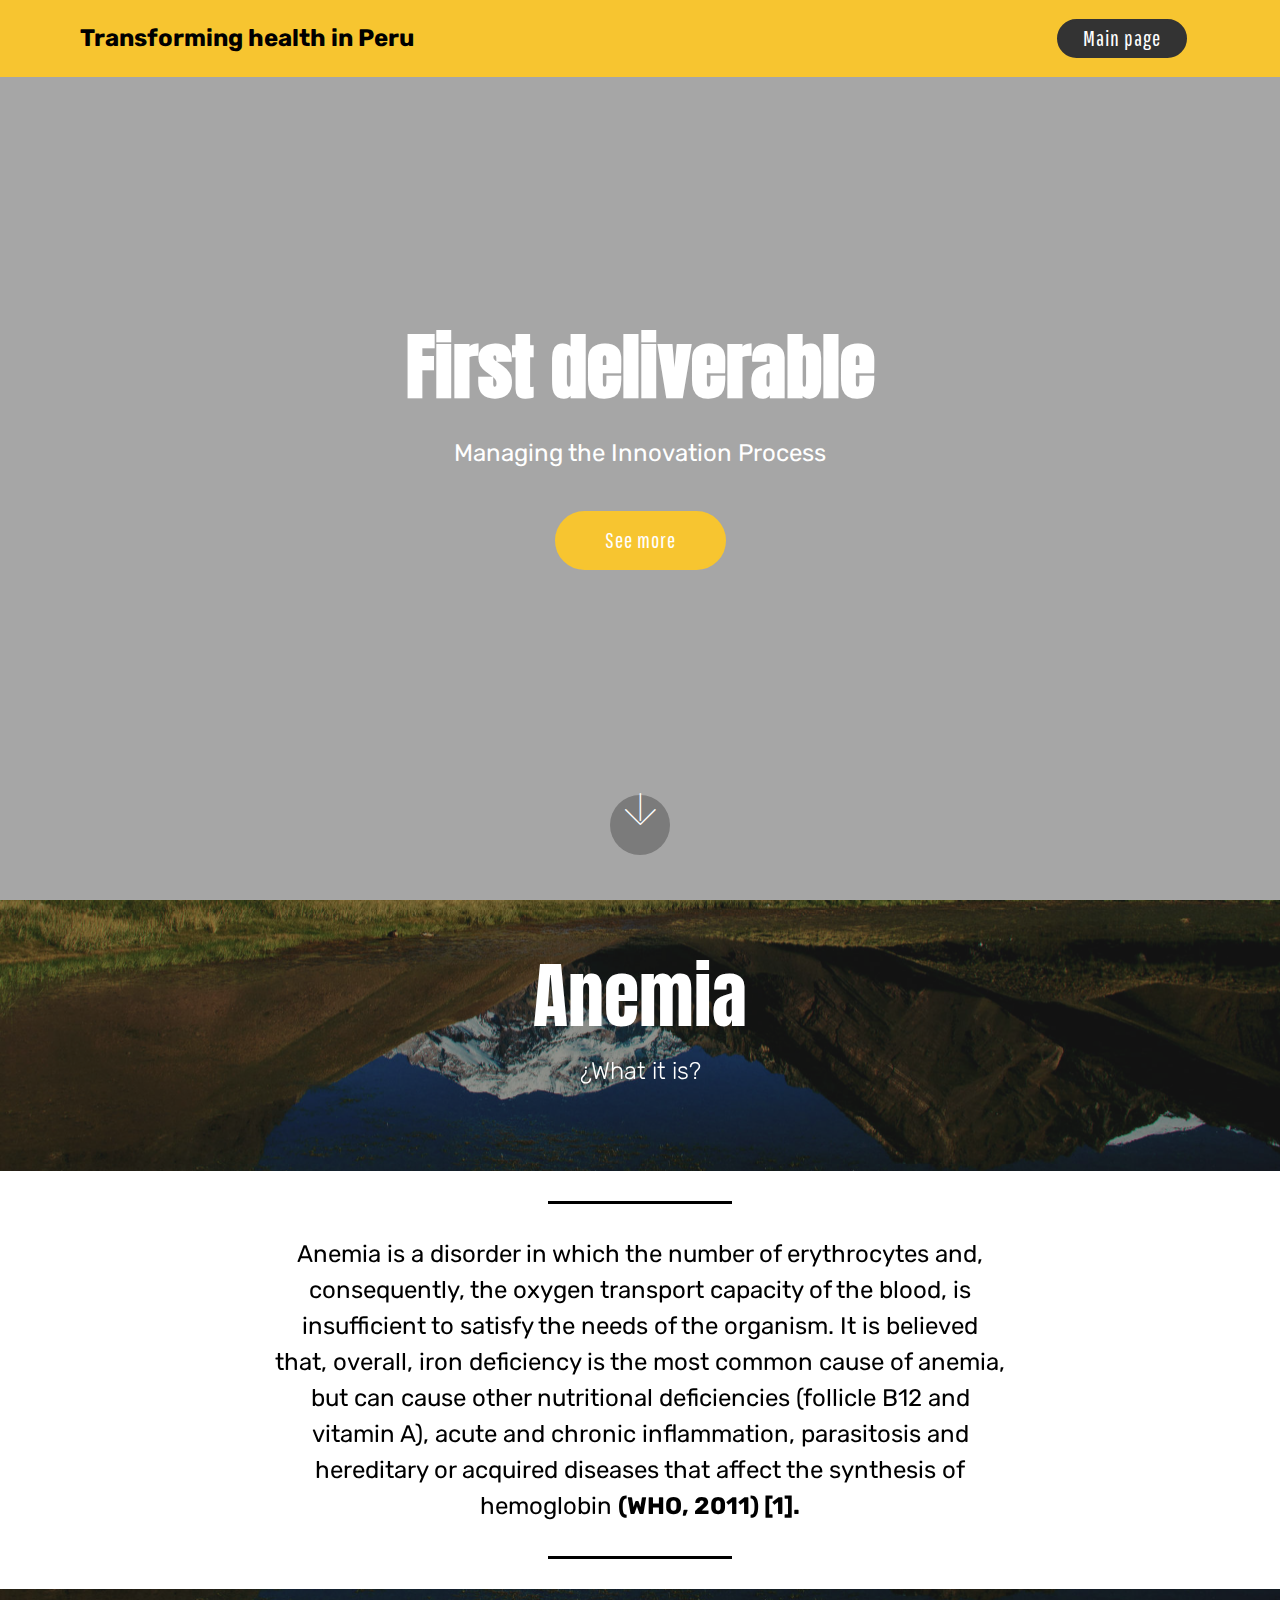
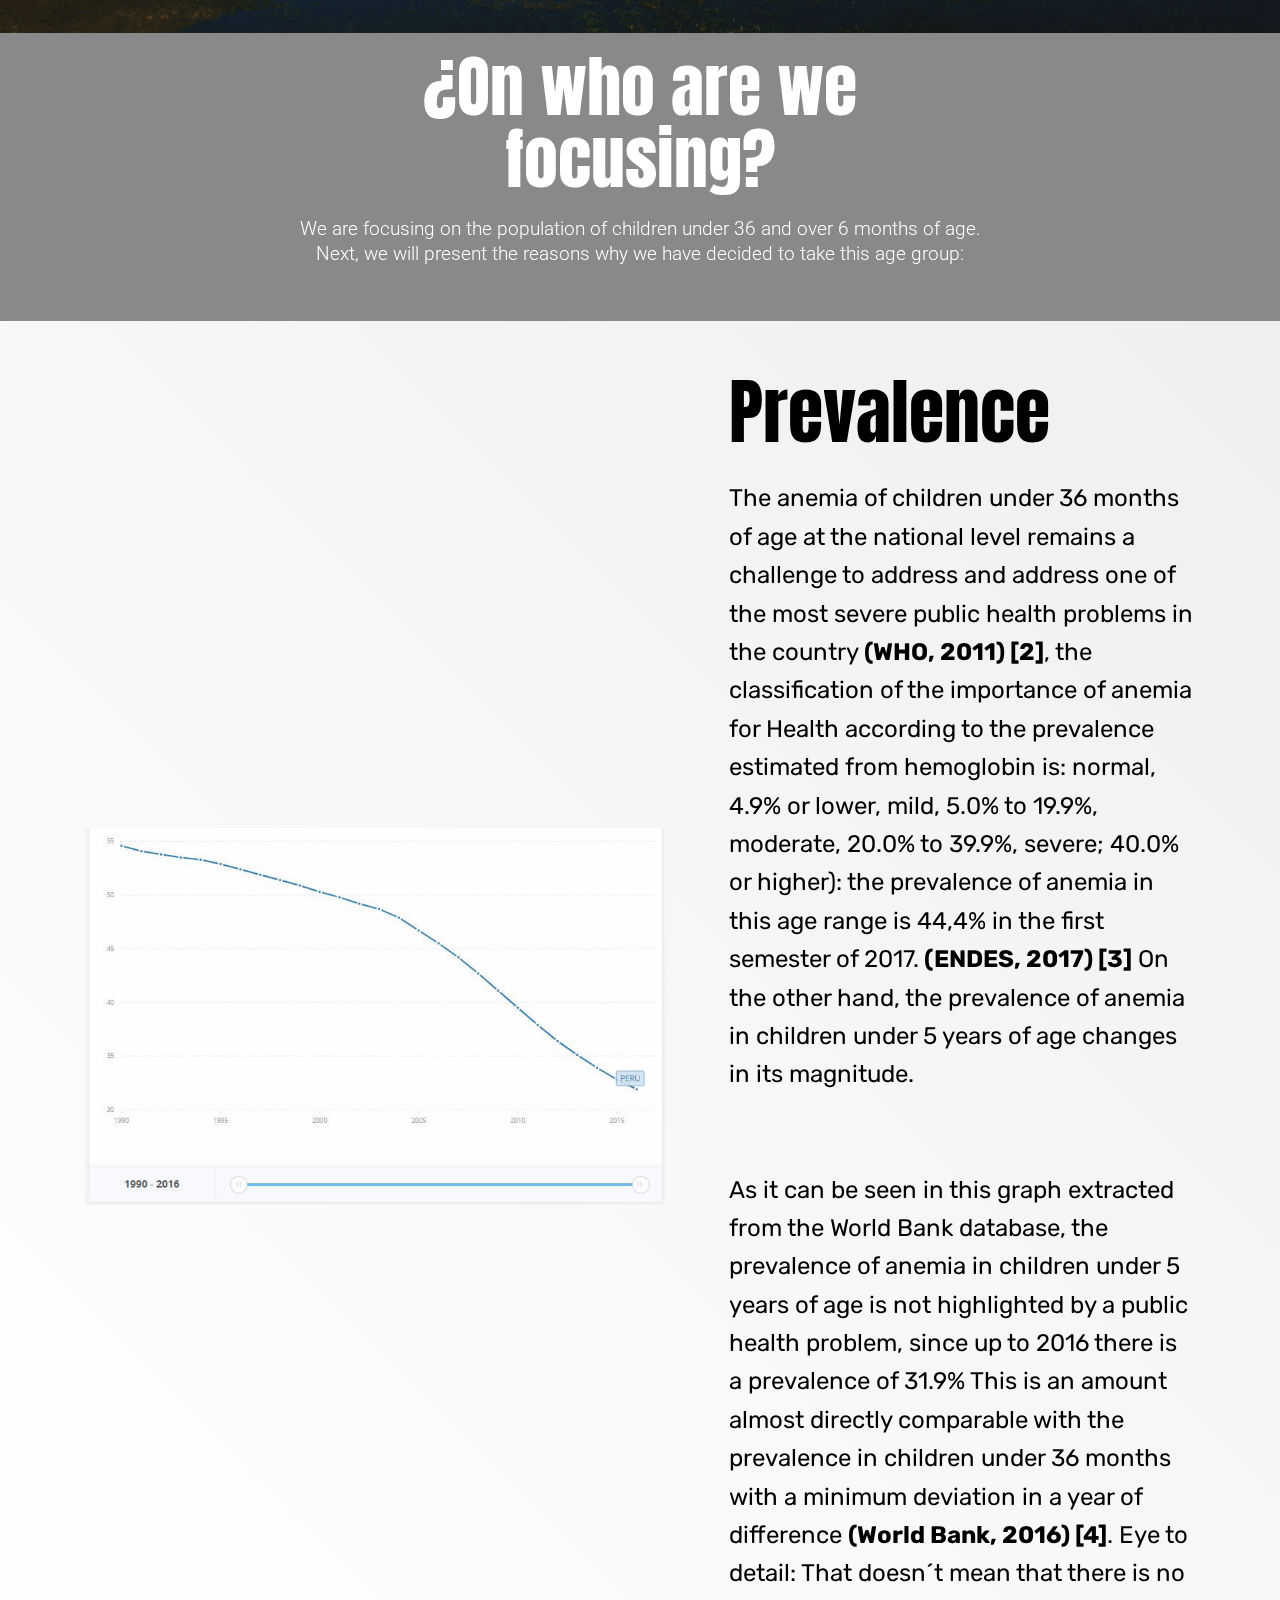
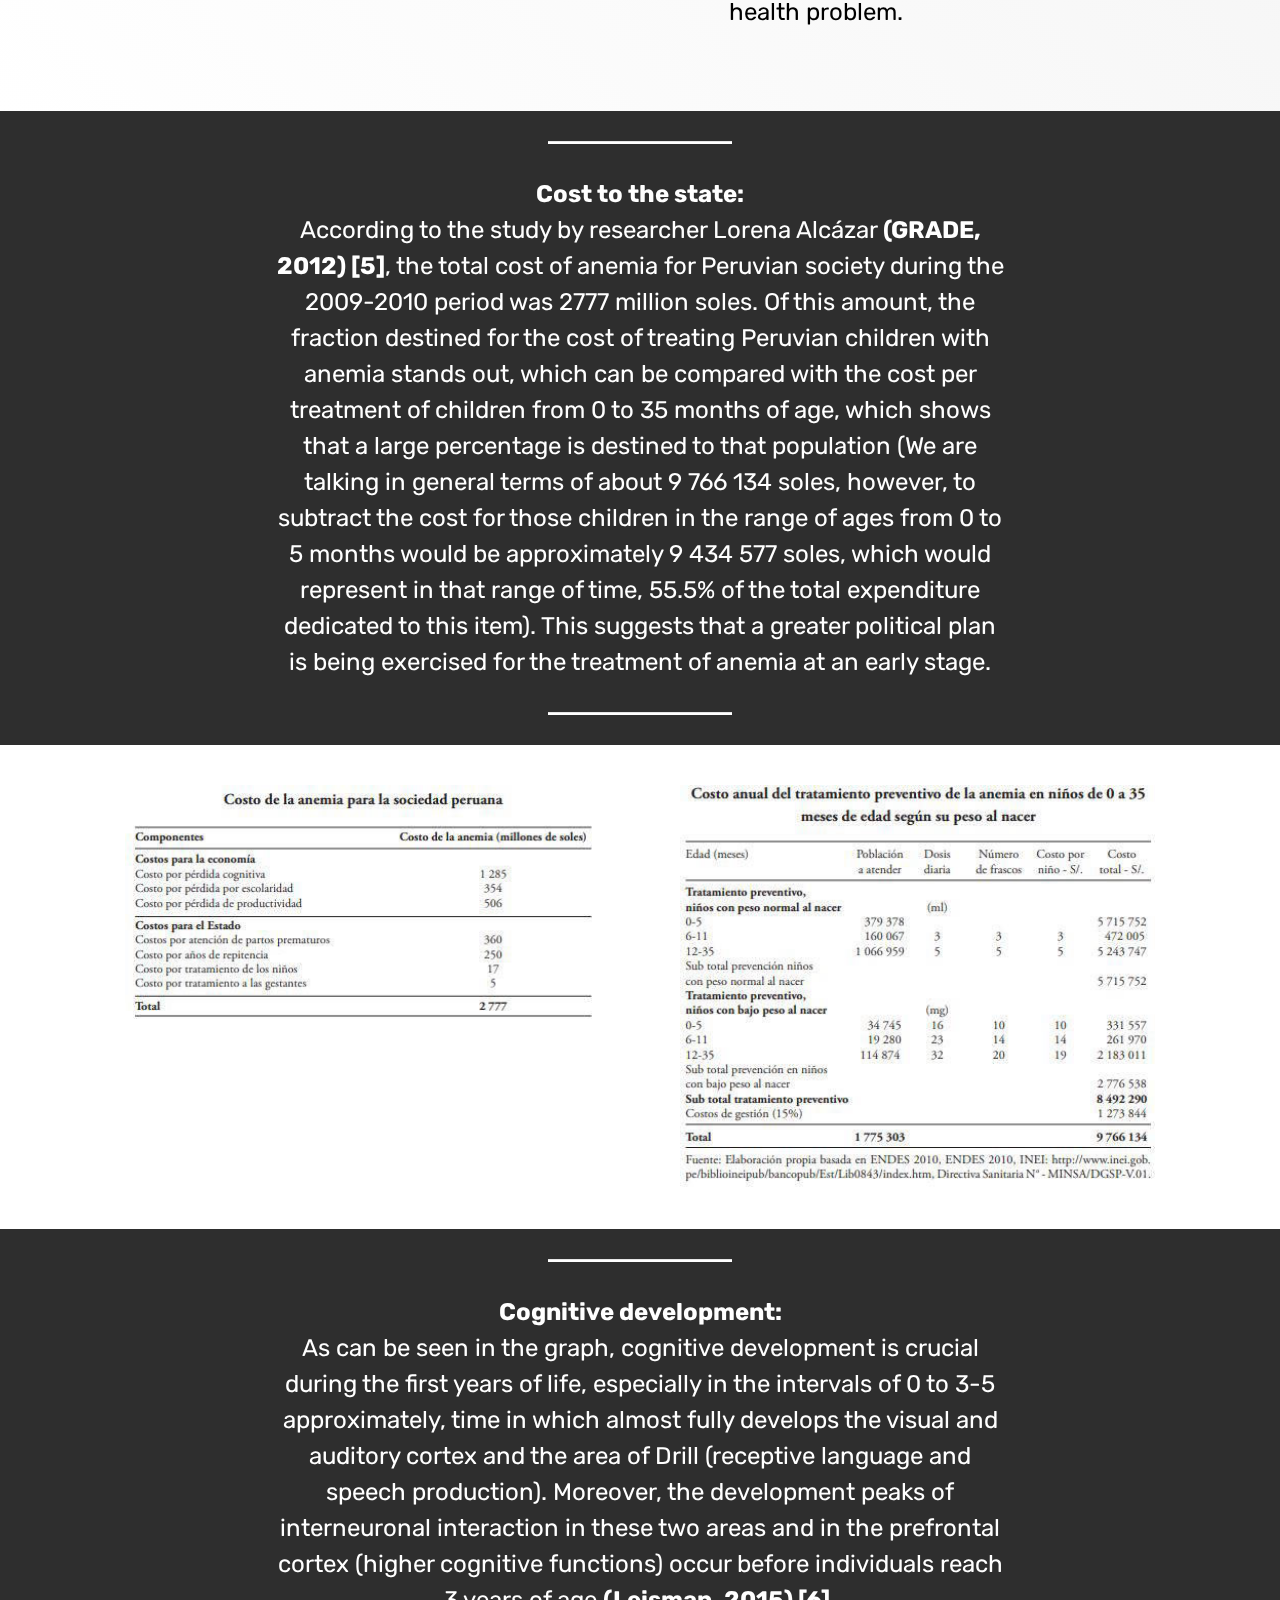
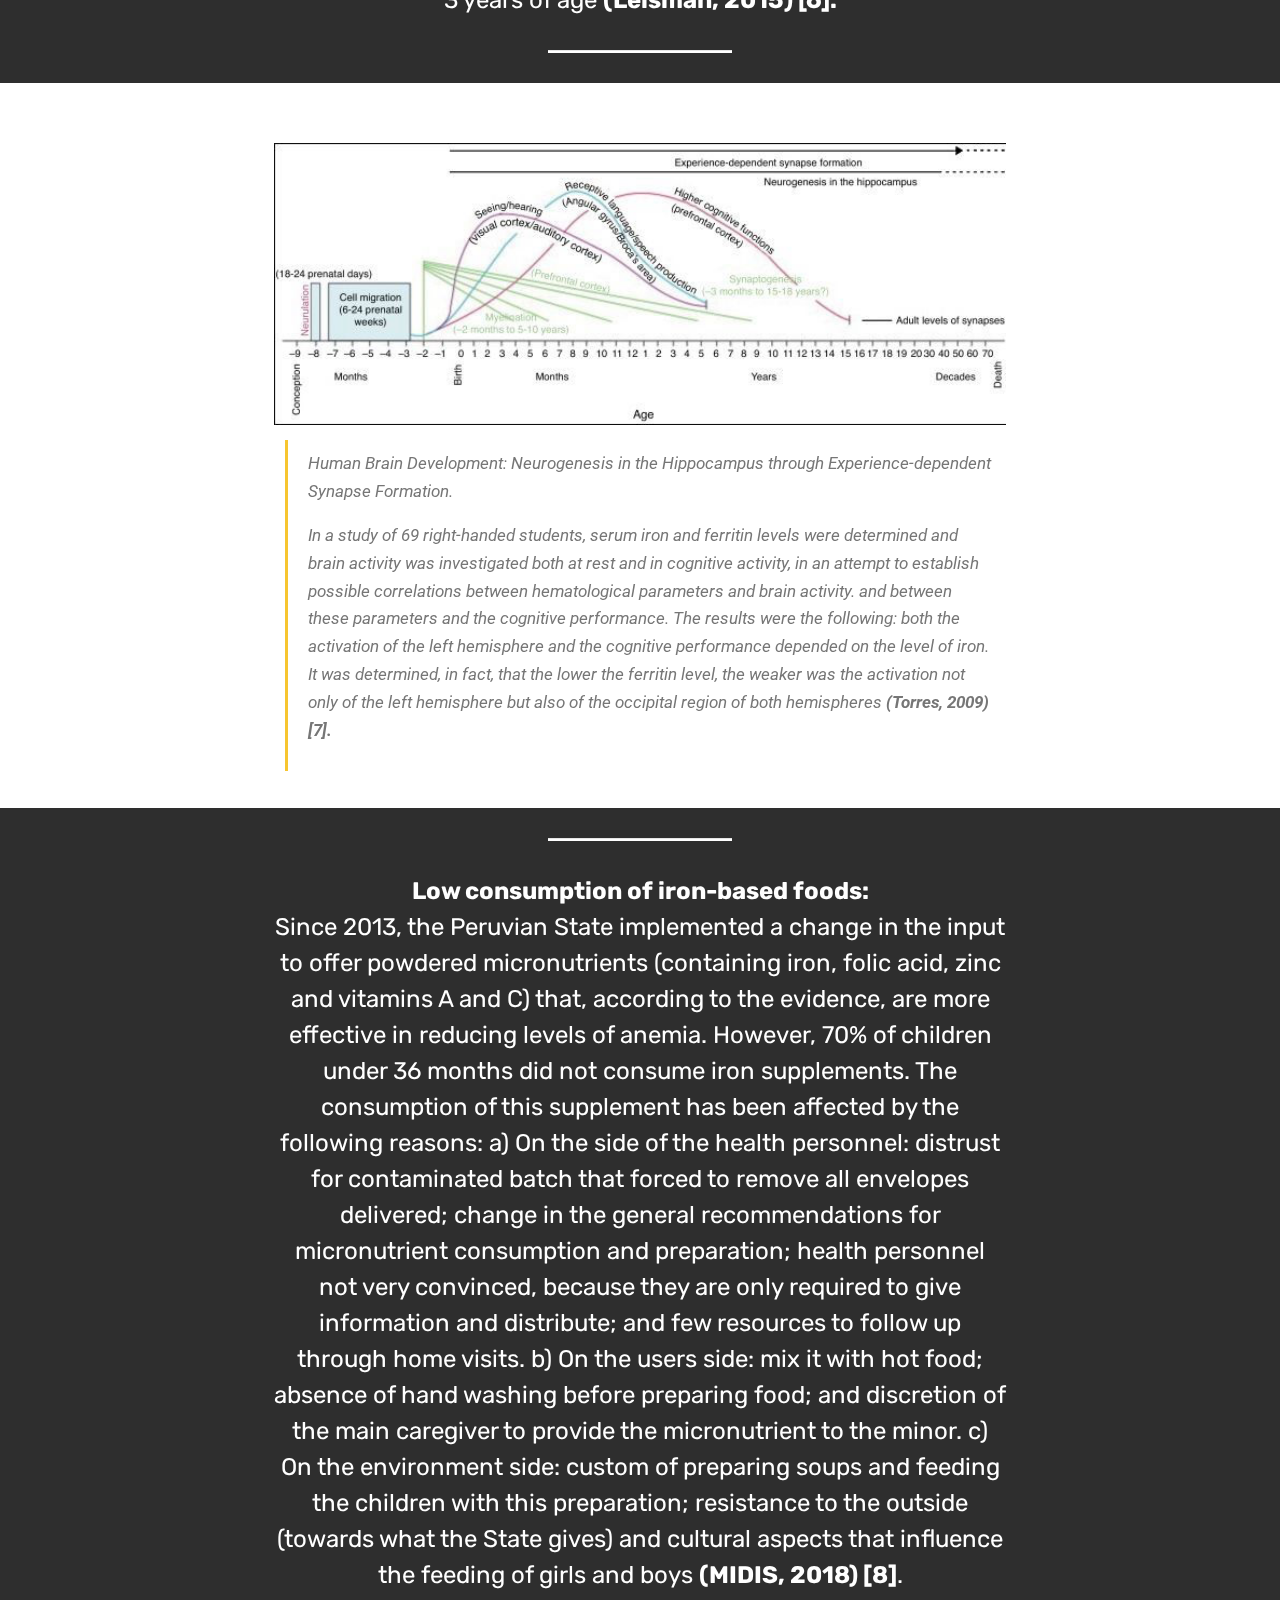
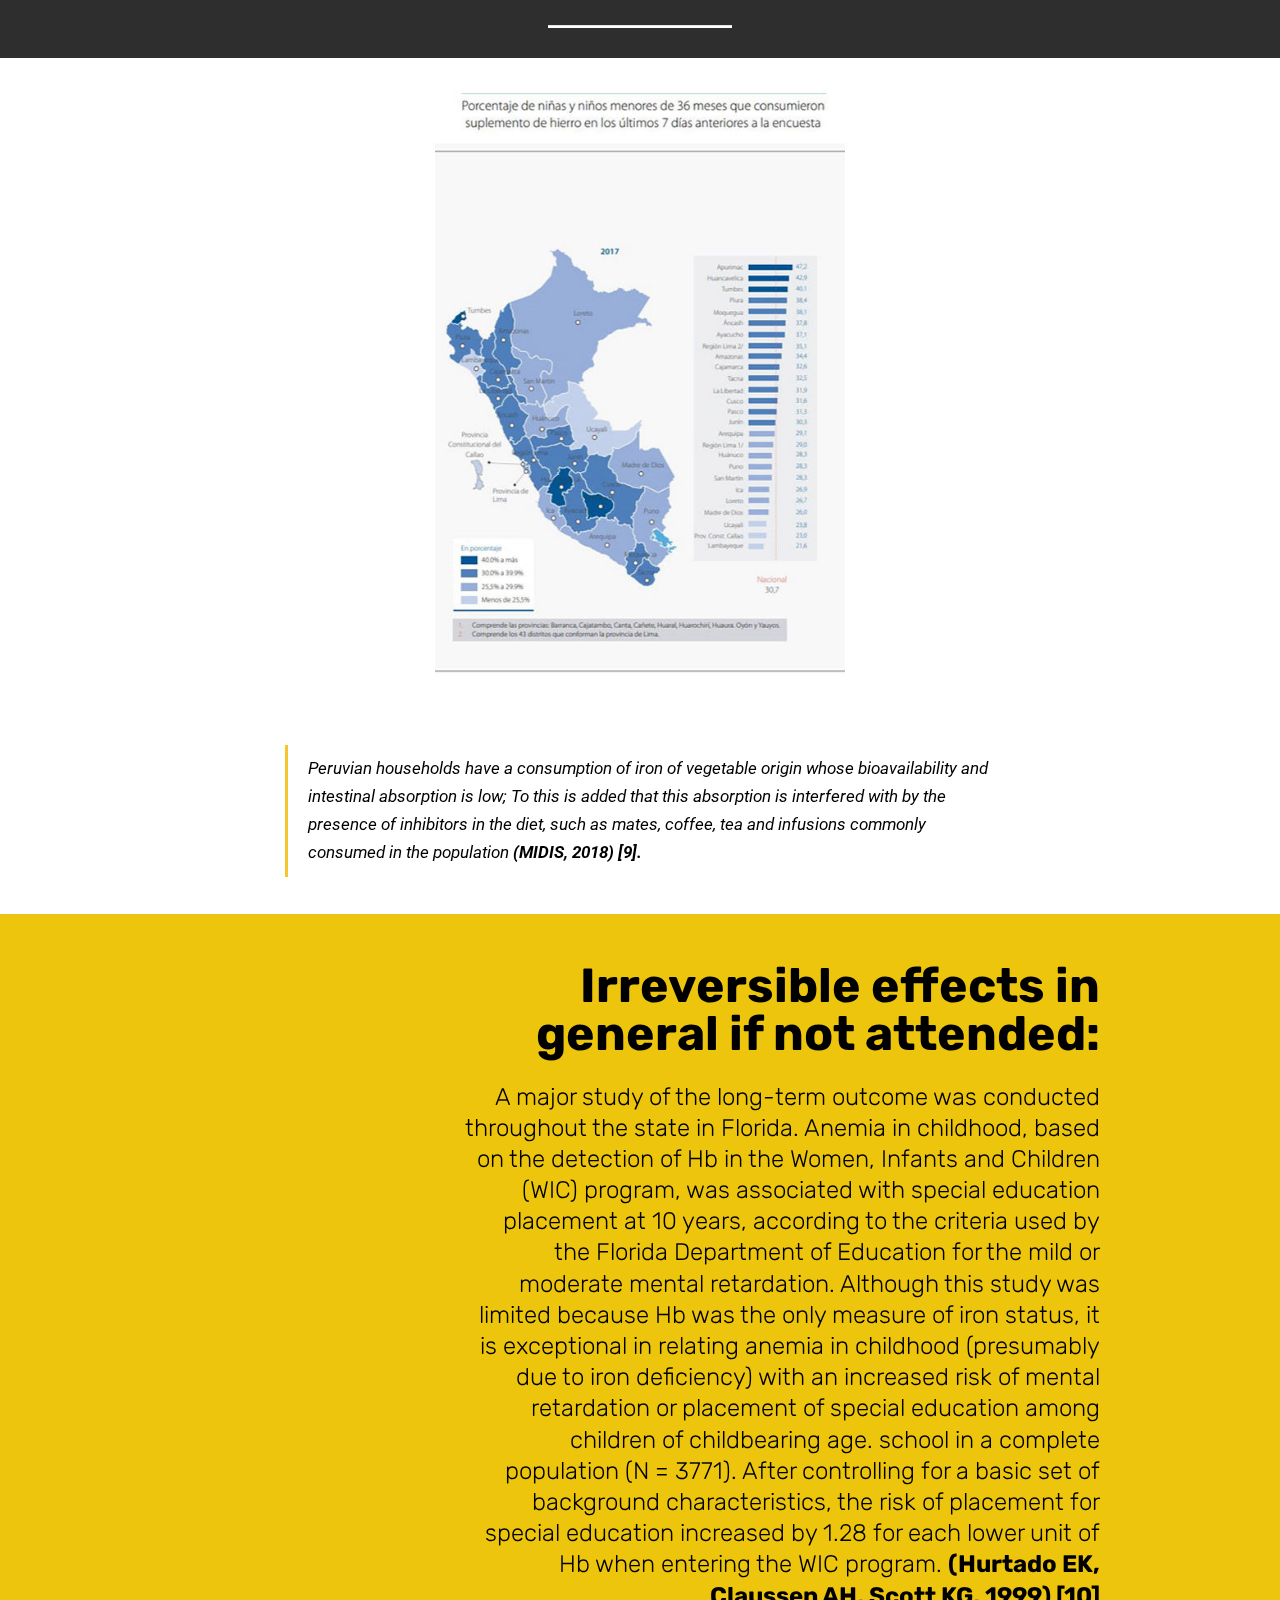
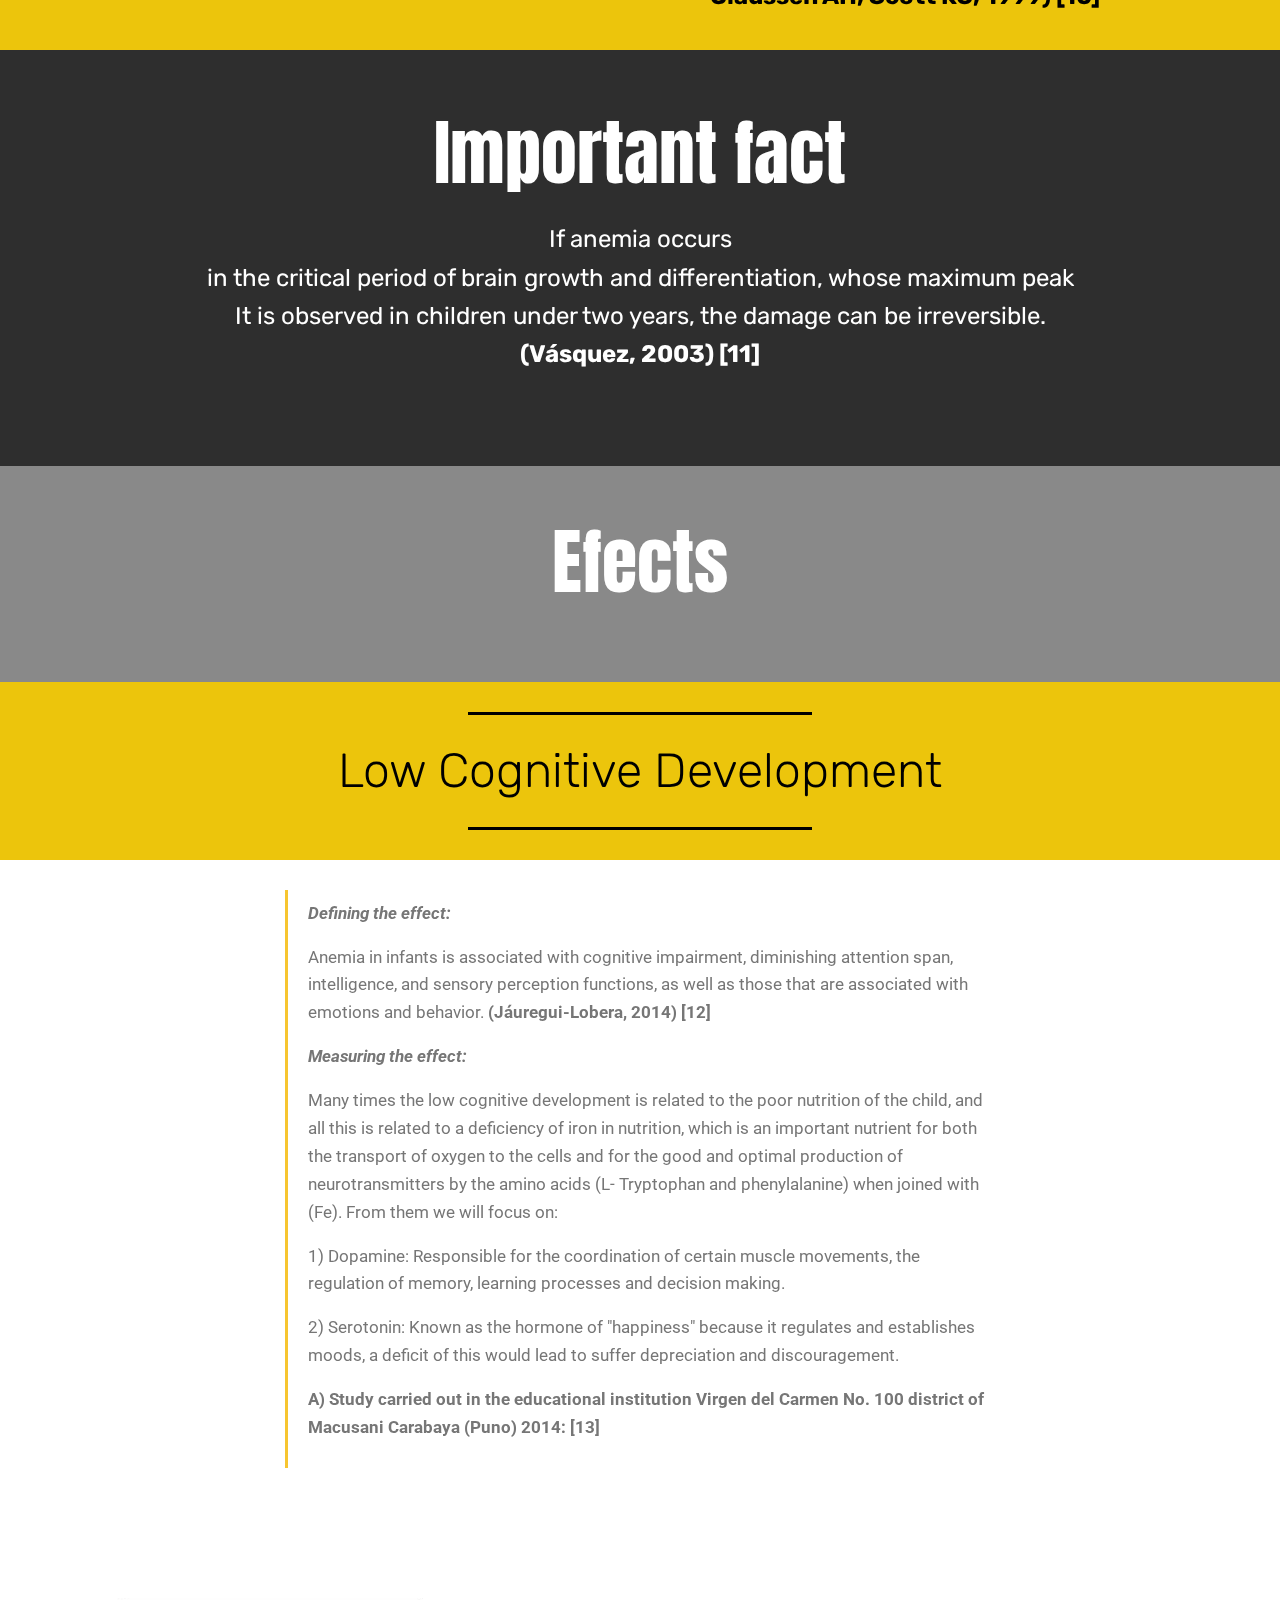
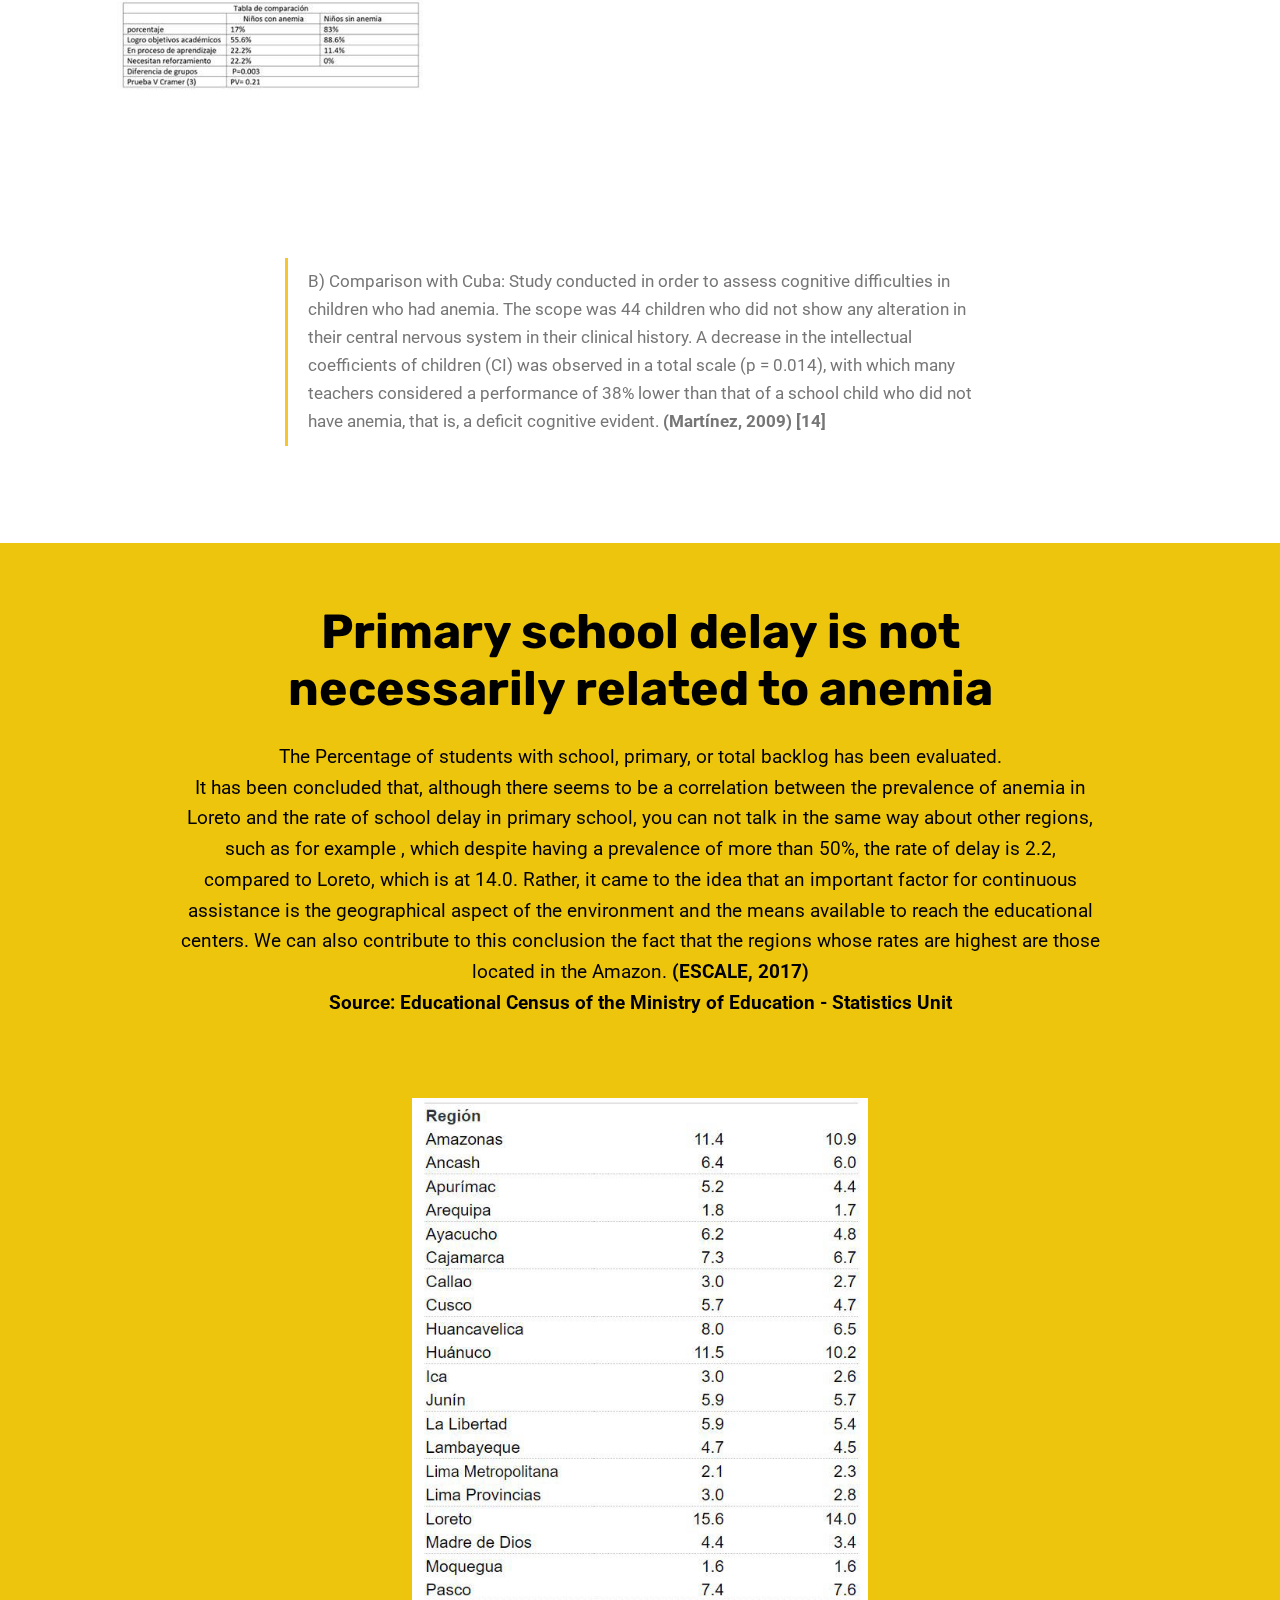
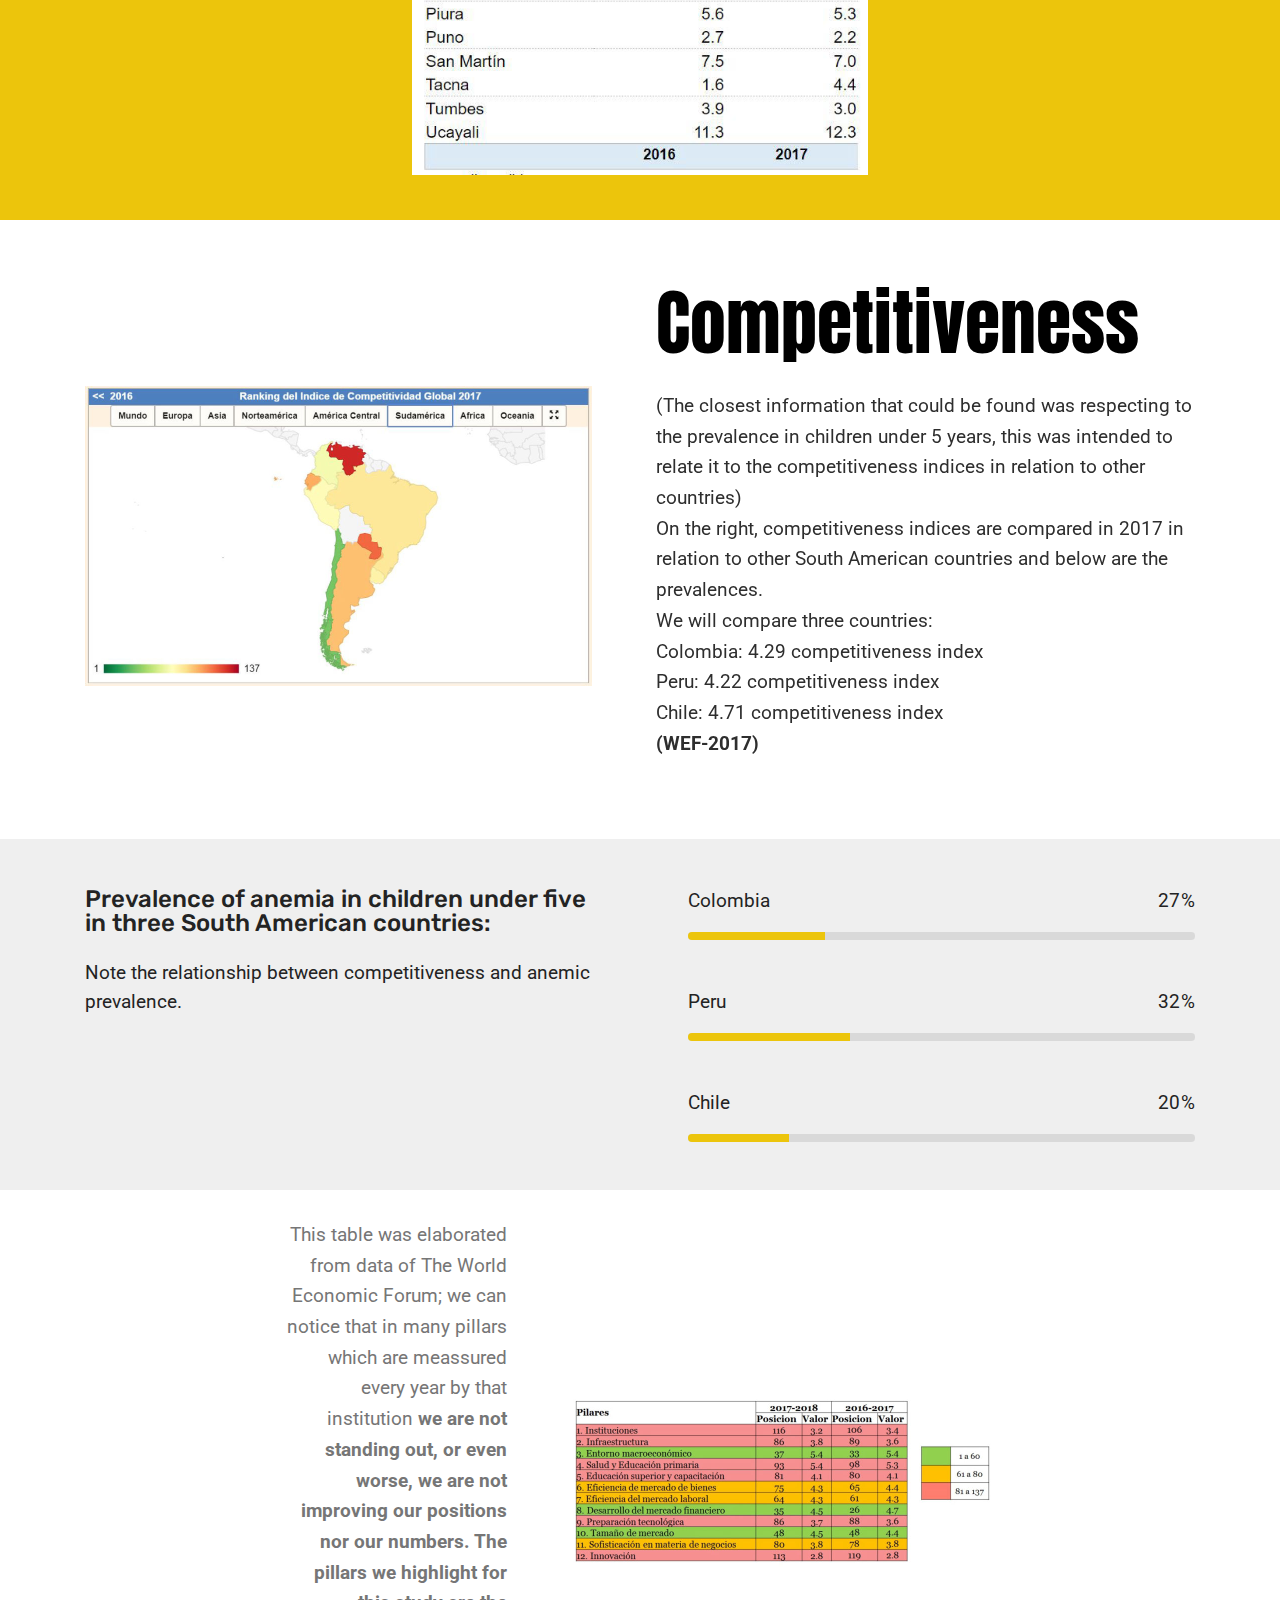
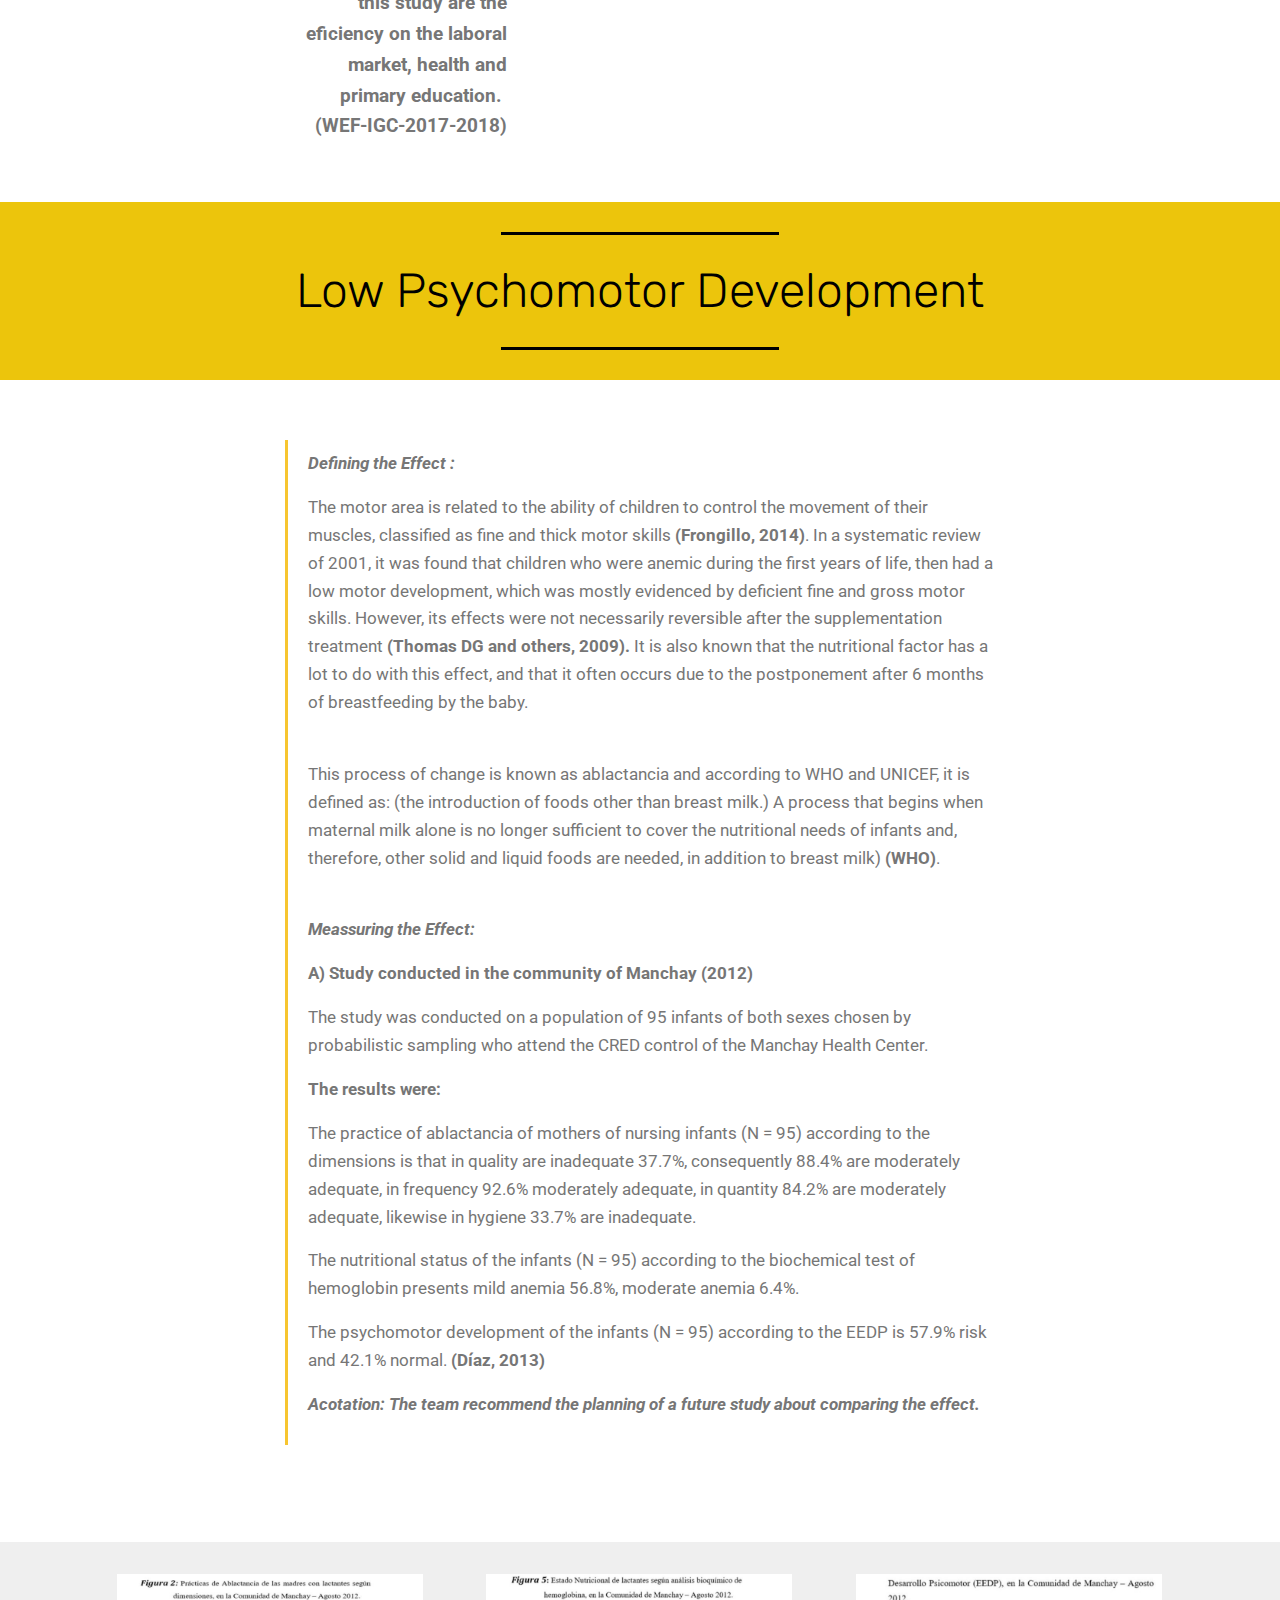
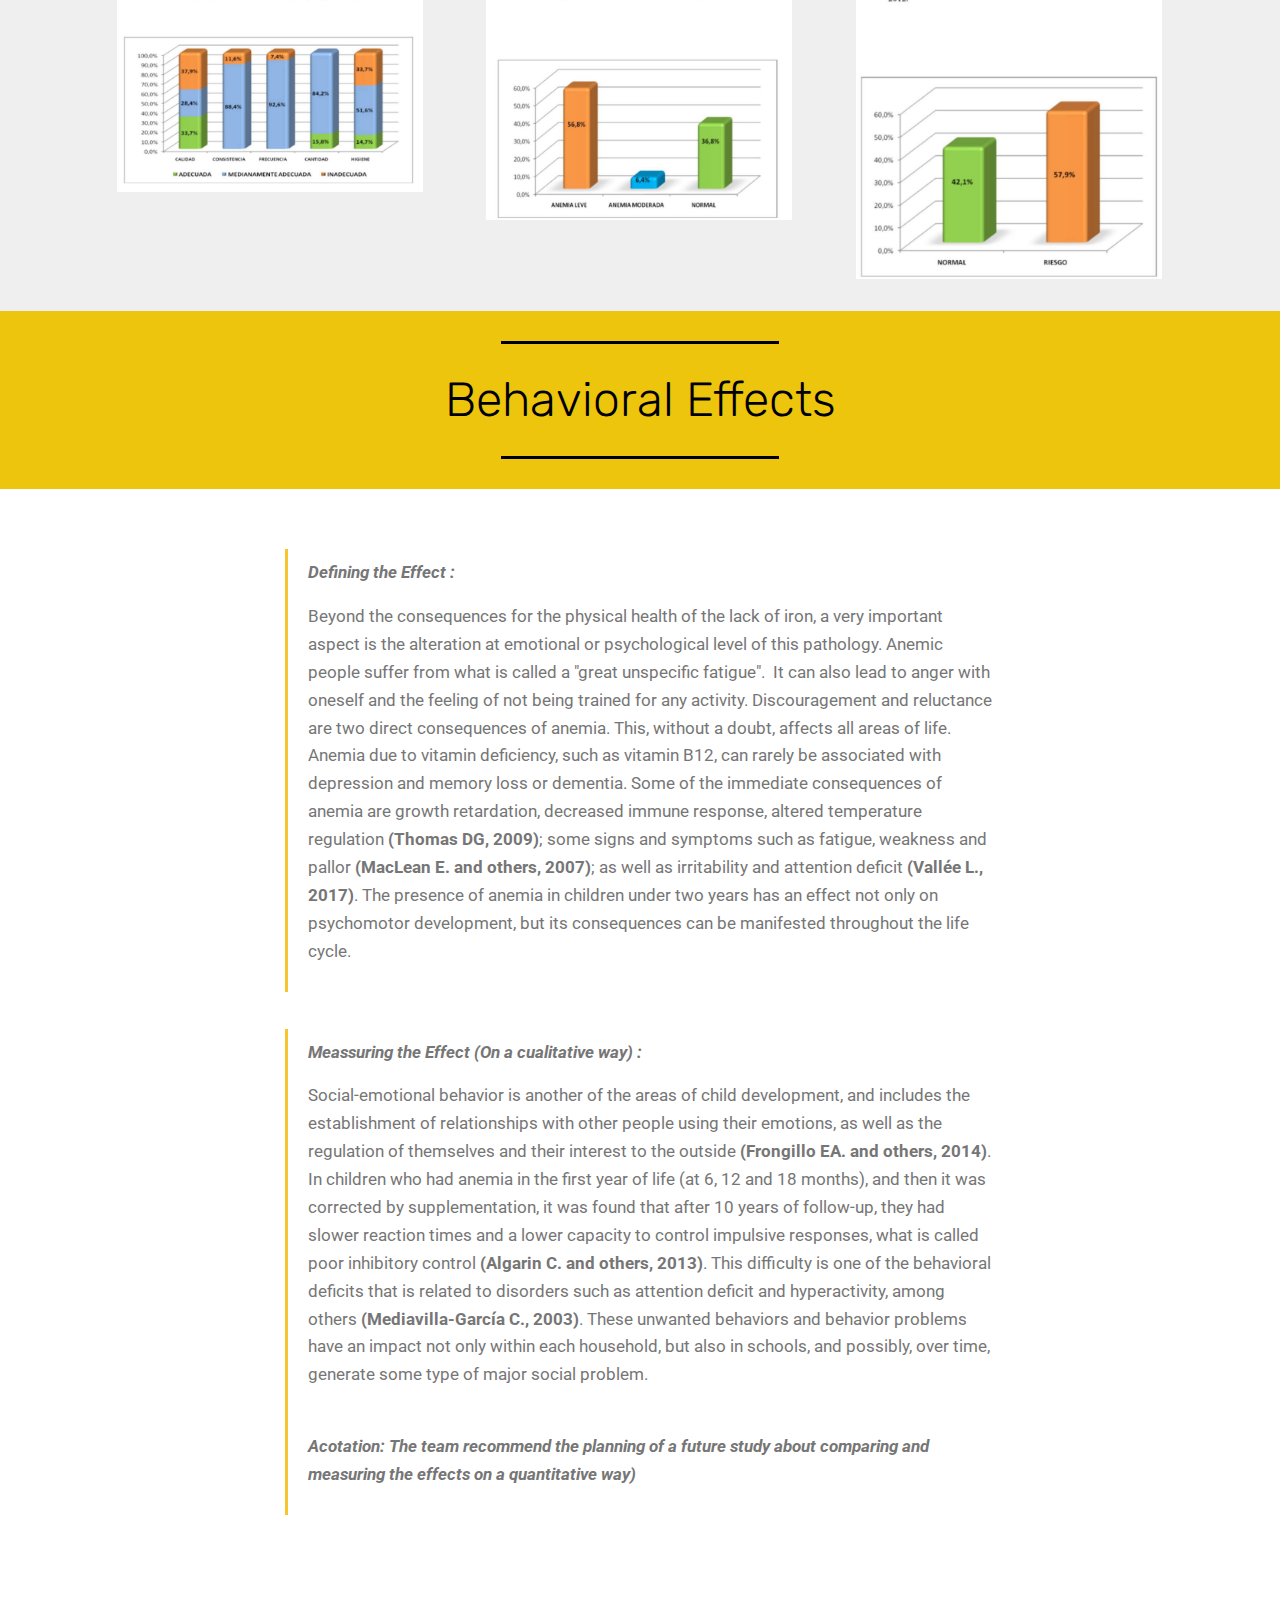
==== commit 7abca603: "create github pages" ====
--- a/index.html
+++ b/index.html
@@ -8,7 +8,7 @@
   <meta name="viewport" content="width=device-width, initial-scale=1, minimum-scale=1">
   <link rel="shortcut icon" href="assets/images/logo-96x96.png" type="image/x-icon">
   <meta name="description" content="">
-  <title>Home</title>
+  <title>H1</title>
   <link rel="stylesheet" href="assets/web/assets/mobirise-icons/mobirise-icons.css">
   <link rel="stylesheet" href="assets/tether/tether.min.css">
   <link rel="stylesheet" href="assets/bootstrap/css/bootstrap.min.css">
@@ -53,7 +53,7 @@
     </nav>
 </section>
 
-<section class="engine"><a href="https://mobiri.se/k">develop free website</a></section><section class="header6 cid-r53obGVlJb mbr-fullscreen" data-bg-video="https://www.youtube.com/watch?v=iLp_VqQqHAA" id="header6-4">
+<section class="engine"><a href="https://mobiri.se/i">site creation software</a></section><section class="header6 cid-r53obGVlJb mbr-fullscreen" data-bg-video="https://www.youtube.com/watch?v=iLp_VqQqHAA" id="header6-4">
 
     
 
@@ -82,7 +82,8 @@
 
     
 
-    
+    <div class="mbr-overlay" style="opacity: 0.5; background-color: rgb(35, 35, 35);">
+    </div>
 
     <div class="container">
         <div class="media-container-row">
@@ -103,7 +104,7 @@
     <div class="container">
         <div class="inner-container" style="width: 66%;">
             <hr class="line" style="width: 25%;">
-            <div class="section-text align-center mbr-white mbr-fonts-style display-5">Anemia is a disorder in which the number of erythrocytes and, consequently, the oxygen transport capacity of the blood, is insufficient to satisfy the needs of the organism. It is believed that, overall, iron deficiency is the most common cause of anemia, but can cause other nutritional deficiencies (follicle B12 and vitamin A), acute and chronic inflammation, parasitosis and hereditary or acquired diseases that affect the synthesis of hemoglobin. (1)</div>
+            <div class="section-text align-center mbr-white mbr-fonts-style display-5">Anemia is a disorder in which the number of erythrocytes and, consequently, the oxygen transport capacity of the blood, is insufficient to satisfy the needs of the organism. It is believed that, overall, iron deficiency is the most common cause of anemia, but can cause other nutritional deficiencies (follicle B12 and vitamin A), acute and chronic inflammation, parasitosis and hereditary or acquired diseases that affect the synthesis of hemoglobin&nbsp;<strong>(WHO, 2011) [1].</strong></div>
             <hr class="line" style="width: 25%;">
         </div>
     </div>
@@ -113,7 +114,8 @@
 
     
 
-    
+    <div class="mbr-overlay" style="opacity: 0.5; background-color: rgb(35, 35, 35);">
+    </div>
 
     <div class="container">
         <div class="media-container-row">
@@ -146,10 +148,10 @@
                     Prevalence</h1>
                 
                 <div class="mbr-section-text mbr-white pb-3 ">
-                    <p class="mbr-text mbr-fonts-style display-5">The anemia of children under 36 months of age at the national level remains a challenge to address and address one of the most severe public health problems in the country (According to the WHO (2011), the classification of the importance of anemia for Health according to the prevalence estimated from hemoglobin is: normal, 4.9% or lower, mild, 5.0% to 19.9%, moderate, 20.0% to 39.9%, severe; 40.0% or higher): the prevalence of anemia in this age range is 43.6% (2), a value that is maintained in 2018 respecting to the previous year, which means that approximately 743 million children under 3 suffer from her. (3) On the other hand, the prevalence of anemia in children under 5 years of age changes in its magnitude.
+                    <p class="mbr-text mbr-fonts-style display-5">The anemia of children under 36 months of age at the national level remains a challenge to address and address one of the most severe public health problems in the country <strong>(WHO, 2011) [2]</strong>, the classification of the importance of anemia for Health according to the prevalence estimated from hemoglobin is: normal, 4.9% or lower, mild, 5.0% to 19.9%, moderate, 20.0% to 39.9%, severe; 40.0% or higher): the prevalence of anemia in this age range is 44,4% in the first semester of 2017.<strong>&nbsp;(ENDES, 2017) [3]</strong> On the other hand, the prevalence of anemia in children under 5 years of age changes in its magnitude.
 <br>
 <br>
-<br>As it can be seen in this graph extracted from the World Bank database, the prevalence of anemia in children under 5 years of age is not highlighted by a public health problem, since up to 2016 there is a prevalence of 31.9% This is an amount almost directly comparable with the prevalence in children under 36 months with a minimum deviation in a year of difference. Eye to detail: That doesn´t mean that there is no health problem.</p>
+<br>As it can be seen in this graph extracted from the World Bank database, the prevalence of anemia in children under 5 years of age is not highlighted by a public health problem, since up to 2016 there is a prevalence of 31.9% This is an amount almost directly comparable with the prevalence in children under 36 months with a minimum deviation in a year of difference&nbsp;<strong>(World Bank, 2016)&nbsp;[4]</strong>. Eye to detail: That doesn´t mean that there is no health problem.&nbsp;</p>
                 </div>
                 
             </div>
@@ -166,7 +168,7 @@
         <div class="inner-container" style="width: 66%;">
             <hr class="line" style="width: 25%;">
             <div class="section-text align-center mbr-white mbr-fonts-style display-5"><div>
-</div><div><strong>Cost to the state:</strong></div><div><span style="font-size: 1.5rem;">According to the study by researcher Lorena Alcázar (4), the total cost of anemia for Peruvian society during the 2009-2010 period was 2777 million soles. Of this amount, the fraction destined for the cost of treating Peruvian children with anemia stands out, which can be compared with the cost per treatment of children from 0 to 35 months of age, which shows that a large percentage is destined to that population (We are talking in general terms of about 9 766 134 soles, however, to subtract the cost for those children in the range of ages from 0 to 5 months would be approximately 9 434 577 soles, which would represent in that range of time, 55.5% of the total expenditure dedicated to this item). This suggests that a greater political plan is being exercised for the treatment of anemia at an early stage.</span><br></div></div>
+</div><div><strong>Cost to the state:</strong></div><div><span style="font-size: 1.5rem;">According to the study by researcher Lorena Alcázar <strong>(GRADE, 2012) [5]</strong>, the total cost of anemia for Peruvian society during the 2009-2010 period was 2777 million soles. Of this amount, the fraction destined for the cost of treating Peruvian children with anemia stands out, which can be compared with the cost per treatment of children from 0 to 35 months of age, which shows that a large percentage is destined to that population (We are talking in general terms of about 9 766 134 soles, however, to subtract the cost for those children in the range of ages from 0 to 5 months would be approximately 9 434 577 soles, which would represent in that range of time, 55.5% of the total expenditure dedicated to this item). This suggests that a greater political plan is being exercised for the treatment of anemia at an early stage.</span><br></div></div>
             <hr class="line" style="width: 25%;">
         </div>
     </div>
@@ -193,7 +195,7 @@
                     
                 <div><strong>Cognitive development:
 </strong></div><div><strong>
-</strong><span style="font-size: 1.5rem;">As can be seen in the graph, cognitive development is crucial during the first years of life, especially in the intervals of 0 to 3-5 approximately, time in which almost fully develops the visual and auditory cortex and the area of Drill (receptive language and speech production). Moreover, the development peaks of interneuronal interaction in these two areas and in the prefrontal cortex (higher cognitive functions) occur before individuals reach 3 years of age. (5)</span></div></div>
+</strong><span style="font-size: 1.5rem;">As can be seen in the graph, cognitive development is crucial during the first years of life, especially in the intervals of 0 to 3-5 approximately, time in which almost fully develops the visual and auditory cortex and the area of Drill (receptive language and speech production). Moreover, the development peaks of interneuronal interaction in these two areas and in the prefrontal cortex (higher cognitive functions) occur before individuals reach 3 years of age&nbsp;<strong>(Leisman, 2015) [6].</strong></span></div></div>
             <hr class="line" style="width: 25%;">
         </div>
     </div>
@@ -218,7 +220,7 @@
     <div class="container">
         <div class="media-container-row">
             <div class="mbr-text col-12 col-md-8 mbr-fonts-style display-7">
-                <blockquote><strong>In a study of 69 right-handed students, serum iron and ferritin levels were determined and brain activity was investigated both at rest and in cognitive activity, in an attempt to establish possible correlations between hematological parameters and brain activity. and between these parameters and the cognitive performance. The results were the following: both the activation of the left hemisphere and the cognitive performance depended on the level of iron. It was determined, in fact, that the lower the ferritin level, the weaker was the activation not only of the left hemisphere but also of the occipital region of both hemispheres. (6)</strong></blockquote>
+                <blockquote><p>Human Brain Development: Neurogenesis in the Hippocampus through Experience-dependent Synapse Formation.</p><p>In a study of 69 right-handed students, serum iron and ferritin levels were determined and brain activity was investigated both at rest and in cognitive activity, in an attempt to establish possible correlations between hematological parameters and brain activity. and between these parameters and the cognitive performance. The results were the following: both the activation of the left hemisphere and the cognitive performance depended on the level of iron. It was determined, in fact, that the lower the ferritin level, the weaker was the activation not only of the left hemisphere but also of the occipital region of both hemispheres<strong>&nbsp;(Torres, 2009) [7].</strong></p></blockquote>
             </div>
         </div>
     </div>
@@ -232,7 +234,7 @@
         <div class="inner-container" style="width: 66%;">
             <hr class="line" style="width: 25%;">
             <div class="section-text align-center mbr-white mbr-fonts-style display-5"><strong>Low consumption of iron-based foods:
-</strong><div>Since 2013, the Peruvian State implemented a change in the input to offer powdered micronutrients (containing iron, folic acid, zinc and vitamins A and C) that, according to the evidence, are more effective in reducing levels of anemia (WHO 2012). However, 70% of children under 36 months did not consume iron supplements. The consumption of this supplement has been affected by the following reasons: a) On the side of the health personnel: distrust for contaminated batch that forced to remove all envelopes delivered; change in the general recommendations for micronutrient consumption and preparation; health personnel not very convinced, because they are only required to give information and distribute; and few resources to follow up through home visits. b) On the users side: mix it with hot food; absence of hand washing before preparing food; and discretion of the main caregiver to provide the micronutrient to the minor. c) On the environment side: custom of preparing soups and feeding the children with this preparation; resistance to the outside (towards what the State gives) and cultural aspects that influence the feeding of girls and boys (IIN 2016).</div></div>
+</strong><div>Since 2013, the Peruvian State implemented a change in the input to offer powdered micronutrients (containing iron, folic acid, zinc and vitamins A and C) that, according to the evidence, are more effective in reducing levels of anemia. However, 70% of children under 36 months did not consume iron supplements. The consumption of this supplement has been affected by the following reasons: a) On the side of the health personnel: distrust for contaminated batch that forced to remove all envelopes delivered; change in the general recommendations for micronutrient consumption and preparation; health personnel not very convinced, because they are only required to give information and distribute; and few resources to follow up through home visits. b) On the users side: mix it with hot food; absence of hand washing before preparing food; and discretion of the main caregiver to provide the micronutrient to the minor. c) On the environment side: custom of preparing soups and feeding the children with this preparation; resistance to the outside (towards what the State gives) and cultural aspects that influence the feeding of girls and boys <strong>(MIDIS, 2018) [8]</strong>.</div></div>
             <hr class="line" style="width: 25%;">
         </div>
     </div>
@@ -257,7 +259,7 @@
     <div class="container">
         <div class="media-container-row">
             <div class="mbr-text col-12 col-md-8 mbr-fonts-style display-7">
-                <blockquote><font color="#000000"><strong>Peruvian households have a consumption of iron of vegetable origin whose bioavailability and intestinal absorption is low; To this is added that this absorption is interfered with by the presence of inhibitors in the diet, such as mates, coffee, tea and infusions commonly consumed in the population.</strong></font></blockquote>
+                <blockquote><font color="#000000">Peruvian households have a consumption of iron of vegetable origin whose bioavailability and intestinal absorption is low; To this is added that this absorption is interfered with by the presence of inhibitors in the diet, such as mates, coffee, tea and infusions commonly consumed in the population<strong>&nbsp;(MIDIS, 2018) [9].</strong></font></blockquote>
             </div>
         </div>
     </div>
@@ -278,7 +280,7 @@
                 <h2 class="align-right mbr-bold mbr-white pb-3 mbr-fonts-style display-2">
                     
                 <div><br></div><div>Irreversible effects in general if not attended:</div></h2>
-                <h3 class="mbr-section-subtitle align-right mbr-light mbr-white mbr-fonts-style display-5">A major study of the long-term outcome was conducted throughout the state in Florida. Anemia in childhood, based on the detection of Hb in the Women, Infants and Children (WIC) program, was associated with special education placement at 10 years, according to the criteria used by the Florida Department of Education for the mild or moderate mental retardation. Although this study was limited because Hb was the only measure of iron status, it is exceptional in relating anemia in childhood (presumably due to iron deficiency) with an increased risk of mental retardation or placement of special education among children of childbearing age. school in a complete population (N = 3771). After controlling for a basic set of background characteristics, the risk of placement for special education increased by 1.28 for each lower unit of Hb when entering the WIC program. (7)</h3>
+                <h3 class="mbr-section-subtitle align-right mbr-light mbr-white mbr-fonts-style display-5">A major study of the long-term outcome was conducted throughout the state in Florida. Anemia in childhood, based on the detection of Hb in the Women, Infants and Children (WIC) program, was associated with special education placement at 10 years, according to the criteria used by the Florida Department of Education for the mild or moderate mental retardation. Although this study was limited because Hb was the only measure of iron status, it is exceptional in relating anemia in childhood (presumably due to iron deficiency) with an increased risk of mental retardation or placement of special education among children of childbearing age. school in a complete population (N = 3771). After controlling for a basic set of background characteristics, the risk of placement for special education increased by 1.28 for each lower unit of Hb when entering the WIC program. <strong>(Hurtado EK, Claussen AH, Scott KG, 1999) [10]</strong></h3>
             </div>
         </div>
     </div>
@@ -298,32 +300,20 @@
                 
                 <p class="mbr-text pb-3 mbr-fonts-style display-5">If anemia occurs
 <br>in the critical period of brain growth and differentiation, whose maximum peak
-<br>It is observed in children under two years, the damage can be irreversible. (8)</p>
-                
-            </div>
-        </div>
-    </div>
-    
-</section>
-
-<section class="mbr-section article content9 cid-r54KntQV08" id="content9-12">
-    
-     
-
-    <div class="container">
-        <div class="inner-container" style="width: 100%;">
-            <hr class="line" style="width: 25%;">
-            <div class="section-text align-center mbr-fonts-style display-7">Bibliografía: (1)	Organización Mundial de la Salud. Concentraciones de hemoglobina para diagnosticar la anemia y evaluar su gravedad. Ginebra, Organización Mundial de la Salud, 2011 (WHO/NMH/NHD/MNM/11.1) http://www.who.int/vmnis/indicators/haemoglobin_es.pdf <br>(2) Encuesta Nacional Demográfica y de Salud Familiar (ENDES). 2015 (3)http://www.midis.gob.pe/dmdocuments/plan-multisectorial-de-lucha-contra-la-anemia.pdf (4)http://www.grade.org.pe/upload/publicaciones/archivo/download/pubs/LIBROGRADE_ANEMIA.pdf <br>(5)Leisman, G. (2015, 1 diciembre). The neurological development of the child with the educational enrichment in mind <br>(6)Torres, N. (2009, 24 febrero). ASOCIACION DE DEFICIENCIA DE HIERRO Y TRASTORNO POR DEFICIT DE ATENCION EN NIÑOS MEXICANOS. <br>(7)Hurtado EK, Claussen AH, Scott KG. Anemia en la primera infancia y retraso mental leve o moderado. Am J Clin Nutr. 1999; 69 : 115-119. [ PubMed ]<br>(8)Vásquez, E. M. V. G. (s.f.). La anemia en la infancia. Recuperado 1 octubre, 2018, de http://iris.paho.org/xmlui/bitstream/handle/123456789/8434/16502.pdf?sequence=1</div>
-            <hr class="line" style="width: 25%;">
-        </div>
-        </div>
+<br>It is observed in children under two years, the damage can be irreversible. <strong>(Vásquez, 2003)&nbsp;[11]</strong></p>
+                
+            </div>
+        </div>
+    </div>
+    
 </section>
 
 <section class="mbr-section content5 cid-r54TYgfIAw mbr-parallax-background" id="content5-14">
 
     
 
-    
+    <div class="mbr-overlay" style="opacity: 0.5; background-color: rgb(35, 35, 35);">
+    </div>
 
     <div class="container">
         <div class="media-container-row">
@@ -359,12 +349,12 @@
         <div class="media-container-row">
             <div class="mbr-text col-12 col-md-8 mbr-fonts-style display-7">
                 <blockquote><p><strong>Defining the effect:
-&nbsp;</strong></p><p><span style="font-size: 1.09rem; font-style: normal;">Anemia in infants is associated with cognitive impairment, diminishing attention span, intelligence, and sensory perception functions, as well as those that are associated with emotions and behavior. <strong>(Jáuregui-Lobera, 2014)</strong></span></p><p><strong>Measuring the effect:</strong>
+&nbsp;</strong></p><p><span style="font-size: 1.09rem; font-style: normal;">Anemia in infants is associated with cognitive impairment, diminishing attention span, intelligence, and sensory perception functions, as well as those that are associated with emotions and behavior. <strong>(Jáuregui-Lobera, 2014) [12]</strong></span></p><p><strong>Measuring the effect:</strong>
 </p><p><span style="font-style: normal;">Many times the low cognitive development is related to the poor nutrition of the child, and all this is related to a deficiency of iron in nutrition, which is an important nutrient for both the transport of oxygen to the cells and for the good and optimal production of neurotransmitters by the amino acids (L- Tryptophan and phenylalanine) when joined with (Fe). From them we will focus on: 
 </span></p><p><span style="font-style: normal;">1) Dopamine: Responsible for the coordination of certain muscle movements, the regulation of memory, learning processes and decision making. 
 </span></p><p><span style="font-style: normal;">2) Serotonin: Known as the hormone of "happiness" because it regulates and establishes moods, a deficit of this would lead to suffer depreciation and discouragement. 
 </span></p><p><span style="font-style: normal;"><strong>
-<span style="font-size: 1.09rem;">A) Study carried out in the educational institution Virgen del Carmen No. 100 district of Macusani Carabaya (Puno) 2014: (2)</span></strong></span></p></blockquote>
+<span style="font-size: 1.09rem;">A) Study carried out in the educational institution Virgen del Carmen No. 100 district of Macusani Carabaya (Puno) 2014: [13]</span></strong></span></p></blockquote>
             </div>
         </div>
     </div>
@@ -387,7 +377,7 @@
     <div class="container">
         <div class="media-container-row">
             <div class="mbr-text col-12 col-md-8 mbr-fonts-style display-7">
-                <blockquote><span style="font-style: normal;">B) Comparison with Cuba: Study conducted in order to assess cognitive difficulties in children who had anemia. The scope was 44 children who did not show any alteration in their central nervous system in their clinical history. A decrease in the intellectual coefficients of children (CI) was observed in a total scale (p = 0.014), with which many teachers considered a performance of 38% lower than that of a school child who did not have anemia, that is, a deficit cognitive evident.</span><strong> <span style="font-style: normal;">(Martínez, 2009)</span></strong></blockquote>
+                <blockquote><span style="font-style: normal;">B) Comparison with Cuba: Study conducted in order to assess cognitive difficulties in children who had anemia. The scope was 44 children who did not show any alteration in their central nervous system in their clinical history. A decrease in the intellectual coefficients of children (CI) was observed in a total scale (p = 0.014), with which many teachers considered a performance of 38% lower than that of a school child who did not have anemia, that is, a deficit cognitive evident.</span><strong> <span style="font-style: normal;">(Martínez, 2009) [14]</span></strong></blockquote>
             </div>
         </div>
     </div>
@@ -565,7 +555,7 @@
         <div class="media-container-row">
             <div class="mbr-text col-12 col-md-8 mbr-fonts-style display-7">
                 <blockquote><p><strong>Defining the Effect
-:</strong></p><p><span style="font-size: 1.09rem; font-style: normal;">The motor area is related to the ability of children to control the movement of their muscles, classified as fine and thick motor skills<strong> (Frongillo, 2014)</strong>. </span><span style="font-size: 1.09rem; font-style: normal;">In a systematic review of 2001, it was found that children who were anemic during the first years of life, then had a low motor development, which was mostly evidenced by deficient fine and gross motor skills. However, its effects were not necessarily reversible after the supplementation treatment&nbsp;<strong>(Thomas DG and others, 2009).</strong> It is also known that the nutritional factor has a lot to do with this effect, and that it often occurs due to the postponement after 6 months of breastfeeding by the baby. </span><strong>&nbsp;</strong></p><p><strong><br></strong><span style="font-style: normal; font-size: 1.09rem;">This process of change is known as ablactancia and according to WHO and UNICEF, it is defined as: (the introduction of foods other than breast milk.) A process that begins when maternal milk alone is no longer sufficient to cover the nutritional needs of infants and, therefore, other solid and liquid foods are needed, in addition to breast milk) <strong>(WHO)</strong>.</span></p><p><span style="font-style: normal; font-size: 1.09rem;"><br></span><strong>Meassuring the Effect:&nbsp;</strong></p><p><strong><span style="font-style: normal;">A) Study conducted in the community of Manchay (2012) (5.1) </span>&nbsp;</strong></p><p><span style="font-size: 1.09rem; font-style: normal;">The study was conducted on a population of 95 infants of both sexes chosen by probabilistic sampling who attend the CRED control of the Manchay Health Center.</span></p><p><strong><span style="font-style: normal;">The results were:</span> 
+:</strong></p><p><span style="font-size: 1.09rem; font-style: normal;">The motor area is related to the ability of children to control the movement of their muscles, classified as fine and thick motor skills<strong> (Frongillo, 2014)</strong>. </span><span style="font-size: 1.09rem; font-style: normal;">In a systematic review of 2001, it was found that children who were anemic during the first years of life, then had a low motor development, which was mostly evidenced by deficient fine and gross motor skills. However, its effects were not necessarily reversible after the supplementation treatment&nbsp;<strong>(Thomas DG and others, 2009).</strong> It is also known that the nutritional factor has a lot to do with this effect, and that it often occurs due to the postponement after 6 months of breastfeeding by the baby. </span><strong>&nbsp;</strong></p><p><strong><br></strong><span style="font-style: normal; font-size: 1.09rem;">This process of change is known as ablactancia and according to WHO and UNICEF, it is defined as: (the introduction of foods other than breast milk.) A process that begins when maternal milk alone is no longer sufficient to cover the nutritional needs of infants and, therefore, other solid and liquid foods are needed, in addition to breast milk) <strong>(WHO)</strong>.</span></p><p><span style="font-style: normal; font-size: 1.09rem;"><br></span><strong>Meassuring the Effect:&nbsp;</strong></p><p><strong><span style="font-style: normal;">A) Study conducted in the community of Manchay (2012) </span>&nbsp;</strong></p><p><span style="font-size: 1.09rem; font-style: normal;">The study was conducted on a population of 95 infants of both sexes chosen by probabilistic sampling who attend the CRED control of the Manchay Health Center.</span></p><p><strong><span style="font-style: normal;">The results were:</span> 
 </strong></p><p><span style="font-size: 1.09rem; font-style: normal;">The practice of ablactancia of mothers of nursing infants (N = 95) according to the dimensions is that in quality are inadequate 37.7%, consequently 88.4% are moderately adequate, in frequency 92.6% moderately adequate, in quantity 84.2% are moderately adequate, likewise in hygiene 33.7% are inadequate. &nbsp;</span></p><p><span style="font-size: 1.09rem; font-style: normal;">The nutritional status of the infants (N = 95) according to the biochemical test of hemoglobin presents mild anemia 56.8%, moderate anemia 6.4%.</span></p><p><span style="font-size: 1.09rem; font-style: normal;">The psychomotor development of the infants (N = 95) according to the EEDP is 57.9% risk and 42.1% normal. 
 <strong>(Díaz, 2013)</strong></span></p><p><strong>
 </strong></p><p><strong>Acotation: The team recommend the planning of a future study about comparing the effect.</strong></p></blockquote>
@@ -710,6 +700,132 @@
     </div>
 </section>
 
+<section class="mbr-section article content9 cid-r5R25HJp2x" id="content9-3m">
+    
+     
+
+    <div class="container">
+        <div class="inner-container" style="width: 100%;">
+            <hr class="line" style="width: 25%;">
+            <div class="section-text align-center mbr-fonts-style display-2">Maternal Deaths</div>
+            <hr class="line" style="width: 25%;">
+        </div>
+        </div>
+</section>
+
+<section class="mbr-section article content1 cid-r5R3WqzM69" id="content2-3n">
+
+     
+
+    <div class="container">
+        <div class="media-container-row">
+            <div class="mbr-text col-12 col-md-8 mbr-fonts-style display-7">
+                <blockquote><p><strong>Defining the Effect :&nbsp;</strong></p><p><span style="font-style: normal;">Some of the most frequent causes that occur (in 75% of cases) are: severe bleeding during childbirth, external infections, preeclampsia, unsafe abortion, hookworm infestation (parasites), etc.
+&nbsp;</span><span style="font-style: normal; font-size: 1.09rem;">In addition, it is indirectly related to iron deficiency anemia since it is one of the factors by which pregnant mothers die postpartum, due to a deficiency not only of iron but also by a megaloblastic anemia due to a deficiency of folic acid (Vitamin B9 and B12). <strong>(NZDL)</strong></span></p></blockquote>
+            </div>
+        </div>
+    </div>
+</section>
+
+<section class="features2 cid-r5R4EBWggK" id="features2-3o">
+
+    
+
+    
+    
+    <div class="container">
+        <div class="media-container-row">
+            <div class="card p-3 col-12 col-md-6">
+                <div class="card-wrapper">
+                    <div class="card-img">
+                        <img src="assets/images/mmaterna1-576x339.jpg" alt="Mobirise" title="">
+                    </div>
+                    <div class="card-box">
+                        <h4 class="card-title pb-3 mbr-fonts-style display-7">Meassuring the Effect:<br><br>Number of deaths per thousand babies born in Peru 2010-2015
+<div><br></div></h4>
+                        <p class="mbr-text mbr-fonts-style display-7">Source: World Bank</p>
+                    </div>
+                </div>
+            </div>
+
+            
+
+            
+
+            
+        </div>
+    </div>
+</section>
+
+<section class="features2 cid-r5R4Yunj6K" id="features2-3p">
+
+    
+
+    
+    
+    <div class="container">
+        <div class="media-container-row">
+            <div class="card p-3 col-12 col-md-6">
+                <div class="card-wrapper">
+                    <div class="card-img">
+                        <img src="assets/images/mmaterna2-574x343.jpg" alt="Mobirise" title="">
+                    </div>
+                    <div class="card-box">
+                        <h4 class="card-title pb-3 mbr-fonts-style display-7">Comparing with standards:<br><br>Chart of deaths per 100,000 babies
+<div><br></div></h4>
+                        <p class="mbr-text mbr-fonts-style display-7">Source: World Bank</p>
+                    </div>
+                </div>
+            </div>
+
+            
+
+            
+
+            
+        </div>
+    </div>
+</section>
+
+<section class="mbr-section article content9 cid-r5Knvslp28" id="content9-31">
+    
+     
+
+    <div class="container">
+        <div class="inner-container" style="width: 100%;">
+            <hr class="line" style="width: 25%;">
+            <div class="section-text align-center mbr-fonts-style display-2">Preterm Births</div>
+            <hr class="line" style="width: 25%;">
+        </div>
+        </div>
+</section>
+
+<section class="mbr-section article content1 cid-r5ReyRroDt" id="content2-3t">
+
+     
+
+    <div class="container">
+        <div class="media-container-row">
+            <div class="mbr-text col-12 col-md-8 mbr-fonts-style display-7">
+                <blockquote><p><strong>Defining the effect:</strong></p><p><span style="font-style: normal;">Preterm birth is defined when it occurs between weeks 28 to 37 of pregnancy, however it could also occur between weeks 20 to 28 of pregnancy, if earlier than this term would be considered abortion. According to the WHO, it states that approximately 15 million babies are born each year before the end of pregnancy <strong>(WHO)
+</strong></span></p><p><span style="font-style: normal;">Risk factor's:
+</span></p><p><span style="font-style: normal;">
+</span><span style="font-style: normal; font-size: 1.09rem;">- Death of the newborn&nbsp;</span></p><p><span style="font-style: normal;">
+</span><span style="font-style: normal; font-size: 1.09rem;">- Infections transmitted from the mother&nbsp;</span></p><p><span style="font-style: normal;">
+</span><span style="font-style: normal; font-size: 1.09rem;">- Hemorrhages&nbsp;</span></p><p><span style="font-style: normal;">
+</span><span style="font-style: normal; font-size: 1.09rem;">- Malformations of the fetus&nbsp;</span></p><p><span style="font-style: normal;">
+</span><span style="font-style: normal; font-size: 1.09rem;">Relationship with anemia: The main cause is that the fetus in its last months of gestation, is where it takes charge or occupies to store iron, therefore the anemia present in premature children is more frequent than that of a baby born in the essential time lapse for its full development. <strong>(Cochrane)&nbsp;</strong></span></p><p><span style="font-style: normal;">
+</span><span style="font-size: 1.09rem; font-style: normal;">Other causes:&nbsp;</span></p><p><span style="font-style: normal;">
+</span><span style="font-style: normal; font-size: 1.09rem;">- Transfusion from one twin to another (the case is a twin pregnancy), sometimes occurs for no apparent reason.&nbsp;</span></p><p><span style="font-style: normal;">
+</span><span style="font-style: normal; font-size: 1.09rem;">- Pinch or cut the umbilical cord too soon.&nbsp;</span></p><p><span style="font-style: normal;">
+</span><span style="font-style: normal; font-size: 1.09rem;">- Antenatal anemia due to chronic placental bleeding, placental abruption or other causes.&nbsp;</span></p><p><span style="font-style: normal;">
+</span><span style="font-style: normal; font-size: 1.09rem;">- Extractions of blood to the baby for analysis.</span></p><p><strong>Meassuring the effect:</strong></p><p><span style="font-style: normal;">Born alive: 571 863 <strong>(ENDES, 2017)</strong> 
+</span></p><p><span style="font-style: normal;">% Preterm births: 0.0604 <strong>(CEPLAN, 2017)&nbsp;</strong></span></p></blockquote>
+            </div>
+        </div>
+    </div>
+</section>
+
 <section class="mbr-section content5 cid-r5KBLxxGMY mbr-parallax-background" id="content5-33">
 
     
@@ -723,15 +839,15 @@
                 <h2 class="align-center mbr-bold mbr-white pb-3 mbr-fonts-style display-1"><span style="font-weight: normal;">
                     Economic Impact</span></h2>
                 <h3 class="mbr-section-subtitle align-center mbr-light mbr-white pb-3 mbr-fonts-style display-5">
-                    Total cost of the effects of the anemia for Peru in 2017</h3>
-                
-                
-            </div>
-        </div>
-    </div>
-</section>
-
-<section class="mbr-section article content9 cid-r5Knvslp28" id="content9-31">
+                    Total cost of the effects of the anemia for Peru in 2017 (An estimation)</h3>
+                
+                
+            </div>
+        </div>
+    </div>
+</section>
+
+<section class="mbr-section article content9 cid-r5Reoz4JVr" id="content9-3s">
     
      
 
@@ -1008,7 +1124,7 @@
     <div class="container">
         <div class="inner-container" style="width: 100%;">
             <hr class="line" style="width: 25%;">
-            <div class="section-text align-center mbr-fonts-style display-2">Costo por pérdida de productividad</div>
+            <div class="section-text align-center mbr-fonts-style display-2">Cost due to loss of productivity</div>
             <hr class="line" style="width: 25%;">
         </div>
         </div>
@@ -1025,7 +1141,7 @@
                 <div class="card-wrapper media-container-row media-container-row">
                     <div class="card-box">
                         
-                        <p class="mbr-text mbr-fonts-style display-4">Costo por pérdida de productividad = (Pérdida de productividad I * %Labores manuales * Ingreso per capita * Prob(adulto)) + (Pérdida de productividad II * % Labores manuales intensas * Ingreso per capita * Prob(adulto))</p>
+                        <p class="mbr-text mbr-fonts-style display-4">Cost for productivity loss = (Loss of productivity I *% Manual labor * Income per capita * Prob (adult)) + (Loss of productivity II *% Intense manual labor * Income per capita * Prob (adult))</p>
                     </div>
                 </div>
             </div>
@@ -1034,7 +1150,13 @@
                 <div class="card-wrapper media-container-row">
                     <div class="card-box">
                         
-                        <p class="mbr-text mbr-fonts-style display-4">PEA: 17.5 millones<br>Pérdida de productividad I: 0.01 &nbsp;<strong>(Ross y Horton, 1998)</strong><br>%Labores manuales: 0.21576 <strong>(INEI, 2017)</strong><br>Ingreso mensual per cápita: 962 &nbsp;<strong>(INEI, 2017)</strong><br>Prob(adulto): 0.341&nbsp;<strong>&nbsp;(Alcázar, 2012)</strong><br>Pérdida de productividad II: 0.12 <strong>&nbsp;(Ross y Horton, 1998)</strong><br>%Labores manuales intensas: 0.28499&nbsp;<strong>(INEI, 2017)<br></strong></p>
+                        <p class="mbr-text mbr-fonts-style display-4">PEA: 17.5 million
+<br>Loss of productivity I: 0.01 <strong>(Ross and Horton, 1998)</strong>
+<br>% Manual work: 0.21576<strong> (INEI, 2017)</strong>
+<br>Monthly income per capita: 962 <strong>(INEI, 2017)
+</strong><br>Prob (adult): 0.341 <strong>(Alcázar, 2012)
+</strong><br>Loss of productivity II: 0.12 <strong>(Ross and Horton, 1998)</strong>
+<br>% Intensive manual work: 0.28499<strong> (INEI, 2017)<br></strong></p>
                     </div>
                 </div>
             </div>
@@ -1066,9 +1188,7 @@
                   
                   
                   
-              <th class="head-item mbr-fonts-style display-7">
-                      Costo per cápita mensual por pérdida cognitiva</th><th class="head-item mbr-fonts-style display-7">
-                      Costo per cápita por pérdida cognitiva en el 2017</th></tr>
+              <th class="head-item mbr-fonts-style display-7">Monthly per capita cost for cognitive loss</th><th class="head-item mbr-fonts-style display-7">Cost per capita for cognitive loss in 2017</th></tr>
             </thead>
 
             <tbody>
@@ -1081,7 +1201,7 @@
                 
                 
                 
-              <td class="body-item mbr-fonts-style display-7">11.93 soles (Aproximando a dos decimales)</td><td class="body-item mbr-fonts-style display-7">143.12 soles</td></tr></tbody>
+              <td class="body-item mbr-fonts-style display-7">11.93 soles (Approaching two decimals)</td><td class="body-item mbr-fonts-style display-7">143.12 soles</td></tr></tbody>
           </table>
         </div>
         <div class="container table-info-container">
@@ -1143,10 +1263,122 @@
     <div class="container">
         <div class="inner-container" style="width: 100%;">
             <hr class="line" style="width: 25%;">
-            <div class="section-text align-center mbr-fonts-style display-2">Cost for cognitive loss</div>
-            <hr class="line" style="width: 25%;">
-        </div>
-        </div>
+            <div class="section-text align-center mbr-fonts-style display-2">Cost for preterm birth</div>
+            <hr class="line" style="width: 25%;">
+        </div>
+        </div>
+</section>
+
+<section class="features4 cid-r5RahtRMGf" id="features4-3q">
+    
+         
+
+    
+    <div class="container">
+        <div class="media-container-row">
+            <div class="card p-3 col-12 col-md-6">
+                <div class="card-wrapper media-container-row media-container-row">
+                    <div class="card-box">
+                        
+                        <p class="mbr-text mbr-fonts-style display-4">Preterm birth cost = Extra cost of premature delivery * PAR * Live births *% Preterm births, PAR = Pr * (RR-1) / 1 + (Pr * (RR-1))</p>
+                    </div>
+                </div>
+            </div>
+
+            <div class="card p-3 col-12 col-md-6 col-12 col-md-6">
+                <div class="card-wrapper media-container-row">
+                    <div class="card-box">
+                        
+                        <p class="mbr-text mbr-fonts-style display-4">Cost of premature birth: 146<strong> (Alcázar, 2012)
+</strong><br>Born alive: 571 863<strong> (ENDES, 2017)
+</strong><br>% Preterm births: 0.0604<strong> (CEPLAN, 2017)
+</strong><br>PAR: 0.26308 (Population of women who had a preterm birth&nbsp;due to anemia)
+<br>Pr: 0.21 (Prevalence of anemia among women of childbearing age)
+<br><strong>(ENDES, 2017)
+</strong><br>RR: 2.7 (Risk of premature birth in women with anemia) <strong>(Ross and Horton, 1998)</strong><br></p>
+                    </div>
+                </div>
+            </div>
+
+            
+
+            
+        </div>
+    </div>
+</section>
+
+<section class="section-table cid-r5Rcz4Ebyd" id="table1-3r">
+
+  
+  
+  <div class="container container-table">
+      
+      
+      <div class="table-wrapper">
+        <div class="container">
+          
+        </div>
+
+        <div class="container scroll">
+          <table class="table" cellspacing="0">
+            <thead>
+              <tr class="table-heads ">
+                  
+                  
+                  
+                  
+              <th class="head-item mbr-fonts-style display-7">
+                      Total cost</th><th class="head-item mbr-fonts-style display-7">
+                      %PIB</th></tr>
+            </thead>
+
+            <tbody>
+              
+              
+              
+              
+            <tr> 
+                
+                
+                
+                
+              <td class="body-item mbr-fonts-style display-7">1 326 691.04</td><td class="body-item mbr-fonts-style display-7">0.91%</td></tr></tbody>
+          </table>
+        </div>
+        <div class="container table-info-container">
+          
+        </div>
+      </div>
+    </div>
+</section>
+
+<section class="mbr-section content5 cid-r5RgDXsiND mbr-parallax-background" id="content5-3u">
+
+    
+
+    
+
+    <div class="container">
+        <div class="media-container-row">
+            <div class="title col-12 col-md-8">
+                <h2 class="align-center mbr-bold mbr-white pb-3 mbr-fonts-style display-1"><span style="font-weight: normal;">
+                    Client Profile</span></h2>
+                
+                
+                
+            </div>
+        </div>
+    </div>
+</section>
+
+<section class="carousel slide cid-r5RgQAawJT" data-interval="false" id="slider2-3v">
+
+    
+    <div class="container content-slider">
+        <div class="content-slider-wrap">
+            <div><div class="mbr-slider slide carousel" data-pause="true" data-keyboard="false" data-ride="false" data-interval="false"><ol class="carousel-indicators"><li data-app-prevent-settings="" data-target="#slider2-3v" data-slide-to="0"></li><li data-app-prevent-settings="" data-target="#slider2-3v" data-slide-to="1"></li><li data-app-prevent-settings="" data-target="#slider2-3v" data-slide-to="2"></li><li data-app-prevent-settings="" data-target="#slider2-3v" class=" active" data-slide-to="3"></li></ol><div class="carousel-inner" role="listbox"><div class="carousel-item slider-fullscreen-image" data-bg-video-slide="false" style="background-image: url(assets/images/1-1082x518.jpg);"><div class="container container-slide"><div class="image_wrapper"><div class="mbr-overlay" style="opacity: 0;"></div><img src="assets/images/1-1082x518.jpg"><div class="carousel-caption justify-content-center"><div class="col-10 align-center"></div></div></div></div></div><div class="carousel-item slider-fullscreen-image" data-bg-video-slide="false" style="background-image: url(assets/images/2-1073x524.jpg);"><div class="container container-slide"><div class="image_wrapper"><div class="mbr-overlay" style="opacity: 0;"></div><img src="assets/images/2-1073x524.jpg"><div class="carousel-caption justify-content-center"><div class="col-10 align-center"></div></div></div></div></div><div class="carousel-item slider-fullscreen-image" data-bg-video-slide="false" style="background-image: url(assets/images/3-1064x526.jpg);"><div class="container container-slide"><div class="image_wrapper"><div class="mbr-overlay" style="opacity: 0;"></div><img src="assets/images/3-1064x526.jpg"><div class="carousel-caption justify-content-center"><div class="col-10 align-center"></div></div></div></div></div><div class="carousel-item slider-fullscreen-image active" data-bg-video-slide="false" style="background-image: url(assets/images/4-1069x520.jpg);"><div class="container container-slide"><div class="image_wrapper"><div class="mbr-overlay" style="opacity: 0;"></div><img src="assets/images/4-1069x520.jpg"><div class="carousel-caption justify-content-center"><div class="col-10 align-center"></div></div></div></div></div></div><a data-app-prevent-settings="" class="carousel-control carousel-control-prev" role="button" data-slide="prev" href="#slider2-3v"><span aria-hidden="true" class="mbri-left mbr-iconfont"></span><span class="sr-only">Previous</span></a><a data-app-prevent-settings="" class="carousel-control carousel-control-next" role="button" data-slide="next" href="#slider2-3v"><span aria-hidden="true" class="mbri-right mbr-iconfont"></span><span class="sr-only">Next</span></a></div></div> 
+        </div>
+    </div>
 </section>
 
 
--- a/assets/mobirise/css/mbr-additional.css
+++ b/assets/mobirise/css/mbr-additional.css
@@ -1934,7 +1934,7 @@
 .cid-r54CdAOnFc {
   background: #ffffff;
   padding-top: 60px;
-  padding-bottom: 60px;
+  padding-bottom: 0px;
 }
 .cid-r54CdAOnFc .image-block {
   margin: auto;
@@ -1953,7 +1953,7 @@
   }
 }
 .cid-r54Cka03bi {
-  padding-top: 0px;
+  padding-top: 15px;
   padding-bottom: 0px;
   background-color: #ffffff;
 }
@@ -2039,29 +2039,6 @@
   padding-top: 60px;
   padding-bottom: 60px;
   background-color: #2e2e2e;
-}
-.cid-r54KntQV08 {
-  padding-top: 30px;
-  padding-bottom: 30px;
-  background-color: #ffffff;
-}
-.cid-r54KntQV08 .line {
-  background-color: #149dcc;
-  color: #149dcc;
-  align: center;
-  height: 2px;
-  margin: 0 auto;
-}
-.cid-r54KntQV08 .section-text {
-  padding: 2rem 0;
-}
-.cid-r54KntQV08 .inner-container {
-  margin: 0 auto;
-}
-@media (max-width: 768px) {
-  .cid-r54KntQV08 .inner-container {
-    width: 100% !important;
-  }
 }
 .cid-r54TYgfIAw {
   padding-top: 60px;
@@ -2553,13 +2530,90 @@
 .cid-r5R0bOIEPa .card-wrapper {
   height: 100%;
 }
-.cid-r5KBLxxGMY {
-  padding-top: 90px;
-  padding-bottom: 90px;
-  background-image: url("../../../assets/images/billete-1800x1212.jpg");
-}
-.cid-r5KBLxxGMY SPAN {
-  color: #ffffff;
+.cid-r5R0bOIEPa .card-title {
+  color: #000000;
+}
+.cid-r5R25HJp2x {
+  padding-top: 30px;
+  padding-bottom: 30px;
+  background-color: #ecc50c;
+}
+.cid-r5R25HJp2x .line {
+  background-color: #000000;
+  color: #000000;
+  align: center;
+  height: 2px;
+  margin: 0 auto;
+}
+.cid-r5R25HJp2x .section-text {
+  padding: 2rem 0;
+  color: #000000;
+}
+.cid-r5R25HJp2x .inner-container {
+  margin: 0 auto;
+}
+@media (max-width: 768px) {
+  .cid-r5R25HJp2x .inner-container {
+    width: 100% !important;
+  }
+}
+.cid-r5R3WqzM69 {
+  padding-top: 60px;
+  padding-bottom: 60px;
+  background-color: #ffffff;
+}
+.cid-r5R3WqzM69 .mbr-text,
+.cid-r5R3WqzM69 blockquote {
+  color: #767676;
+}
+.cid-r5R3WqzM69 P {
+  text-align: left;
+}
+.cid-r5R4EBWggK {
+  padding-top: 0px;
+  padding-bottom: 0px;
+  background-color: #f9f9f9;
+}
+.cid-r5R4EBWggK h4 {
+  font-weight: 500;
+  margin-bottom: 0;
+  text-align: left;
+}
+.cid-r5R4EBWggK p {
+  color: #767676;
+  text-align: left;
+}
+.cid-r5R4EBWggK .card-box {
+  padding-top: 2rem;
+}
+.cid-r5R4EBWggK .card-wrapper {
+  height: 100%;
+}
+.cid-r5R4EBWggK .card-title {
+  color: #000000;
+}
+.cid-r5R4Yunj6K {
+  padding-top: 0px;
+  padding-bottom: 0px;
+  background-color: #f9f9f9;
+}
+.cid-r5R4Yunj6K h4 {
+  font-weight: 500;
+  margin-bottom: 0;
+  text-align: left;
+}
+.cid-r5R4Yunj6K p {
+  color: #767676;
+  text-align: left;
+}
+.cid-r5R4Yunj6K .card-box {
+  padding-top: 2rem;
+}
+.cid-r5R4Yunj6K .card-wrapper {
+  height: 100%;
+}
+.cid-r5R4Yunj6K .card-title {
+  color: #000000;
 }
 .cid-r5Knvslp28 {
   padding-top: 30px;
@@ -2585,6 +2639,47 @@
     width: 100% !important;
   }
 }
+.cid-r5ReyRroDt {
+  padding-top: 60px;
+  padding-bottom: 60px;
+  background-color: #ffffff;
+}
+.cid-r5ReyRroDt .mbr-text,
+.cid-r5ReyRroDt blockquote {
+  color: #767676;
+}
+.cid-r5KBLxxGMY {
+  padding-top: 90px;
+  padding-bottom: 75px;
+  background-image: url("../../../assets/images/billete-1800x1212.jpg");
+}
+.cid-r5KBLxxGMY SPAN {
+  color: #ffffff;
+}
+.cid-r5Reoz4JVr {
+  padding-top: 30px;
+  padding-bottom: 30px;
+  background-color: #ecc50c;
+}
+.cid-r5Reoz4JVr .line {
+  background-color: #000000;
+  color: #000000;
+  align: center;
+  height: 2px;
+  margin: 0 auto;
+}
+.cid-r5Reoz4JVr .section-text {
+  padding: 2rem 0;
+  color: #000000;
+}
+.cid-r5Reoz4JVr .inner-container {
+  margin: 0 auto;
+}
+@media (max-width: 768px) {
+  .cid-r5Reoz4JVr .inner-container {
+    width: 100% !important;
+  }
+}
 .cid-r5KJwdP8nO {
   padding-top: 0px;
   padding-bottom: 0px;
@@ -3277,6 +3372,416 @@
   .cid-r5QIks5RB2 .inner-container {
     width: 100% !important;
   }
+}
+.cid-r5RahtRMGf {
+  padding-top: 0px;
+  padding-bottom: 0px;
+  background-color: #f9f9f9;
+}
+.cid-r5RahtRMGf .card-box {
+  background-color: #ffffff;
+  padding: 2rem;
+}
+.cid-r5RahtRMGf h4 {
+  font-weight: 500;
+  margin-bottom: 0;
+  text-align: left;
+}
+.cid-r5RahtRMGf p {
+  color: #767676;
+  text-align: left;
+}
+.cid-r5RahtRMGf .card-wrapper {
+  position: relative;
+  box-shadow: 0px 0px 0px 0px rgba(0, 0, 0, 0);
+  transition: box-shadow 0.3s;
+}
+.cid-r5RahtRMGf .card-wrapper:hover {
+  box-shadow: 0px 0px 30px 0px rgba(0, 0, 0, 0.05);
+  transition: box-shadow 0.3s;
+}
+.cid-r5RahtRMGf .card-img {
+  position: absolute;
+  top: 0;
+  left: 0;
+  width: 100%;
+  overflow: hidden;
+}
+.cid-r5RahtRMGf P {
+  color: #000000;
+}
+.cid-r5Rcz4Ebyd {
+  padding-top: 0px;
+  padding-bottom: 45px;
+  background-color: #f9f9f9;
+}
+.cid-r5Rcz4Ebyd .mbr-section-subtitle {
+  color: #767676;
+}
+.cid-r5Rcz4Ebyd .container-table {
+  margin: 0 auto;
+}
+.cid-r5Rcz4Ebyd .scroll {
+  overflow-x: auto;
+  padding: 0;
+}
+.cid-r5Rcz4Ebyd .dataTables_wrapper {
+  display: block;
+}
+.cid-r5Rcz4Ebyd .dataTables_wrapper .search {
+  margin-bottom: .5rem;
+}
+.cid-r5Rcz4Ebyd .dataTables_wrapper .table {
+  overflow-x: auto;
+}
+.cid-r5Rcz4Ebyd table {
+  width: 100% !important;
+  margin-top: 6px;
+  border: 1px solid #c1c1c1;
+  margin-bottom: 0;
+}
+.cid-r5Rcz4Ebyd table th {
+  border-top: none;
+  transition: all .2s;
+  border-bottom: none;
+}
+.cid-r5Rcz4Ebyd table th:hover {
+  background: #c1c1c1;
+  color: #000000;
+}
+.cid-r5Rcz4Ebyd table td {
+  border-top: 1px solid #c1c1c1;
+}
+.cid-r5Rcz4Ebyd table.table {
+  background: #ffffff;
+}
+.cid-r5Rcz4Ebyd .dataTables_filter {
+  text-align: right;
+  margin-bottom: .5rem;
+}
+.cid-r5Rcz4Ebyd .dataTables_filter label {
+  display: inline;
+  white-space: normal !important;
+}
+.cid-r5Rcz4Ebyd .dataTables_filter input {
+  display: inline;
+  width: auto;
+  margin-left: .5rem;
+  border-radius: 100px;
+  padding-left: 1rem;
+}
+.cid-r5Rcz4Ebyd .dataTables_info {
+  padding-bottom: 1rem;
+  padding-top: 1rem;
+  white-space: normal !important;
+}
+@media (max-width: 992px) {
+  .cid-r5Rcz4Ebyd .dataTables_filter {
+    text-align: center;
+  }
+}
+@media (max-width: 350px) {
+  .cid-r5Rcz4Ebyd .dataTables_filter {
+    text-align: center;
+  }
+  .cid-r5Rcz4Ebyd .dataTables_filter input {
+    width: 100% !important;
+    margin-left: 0 !important;
+  }
+}
+.cid-r5Rcz4Ebyd .body-item {
+  text-align: center;
+}
+.cid-r5Rcz4Ebyd .head-item {
+  text-align: center;
+}
+.cid-r5RgDXsiND {
+  padding-top: 60px;
+  padding-bottom: 60px;
+  background-image: url("../../../assets/images/header-1920x1200.jpg");
+}
+.cid-r5RgDXsiND H2 {
+  color: #000000;
+}
+.cid-r5RgDXsiND SPAN {
+  color: #ffffff;
+}
+.cid-r5RgQAawJT {
+  padding-top: 45px;
+  padding-bottom: 45px;
+  background-color: #ffffff;
+}
+.cid-r5RgQAawJT .content-slider {
+  display: -webkit-flex;
+  justify-content: center;
+  -webkit-justify-content: center;
+}
+.cid-r5RgQAawJT .modal-body .close {
+  background: #1b1b1b;
+}
+.cid-r5RgQAawJT .modal-body .close span {
+  font-style: normal;
+}
+.cid-r5RgQAawJT .carousel-inner > .active,
+.cid-r5RgQAawJT .carousel-inner > .next,
+.cid-r5RgQAawJT .carousel-inner > .prev {
+  display: -webkit-flex;
+}
+.cid-r5RgQAawJT .carousel-control .icon-next,
+.cid-r5RgQAawJT .carousel-control .icon-prev {
+  margin-top: -18px;
+  font-size: 40px;
+  line-height: 27px;
+}
+.cid-r5RgQAawJT .carousel-control:hover {
+  background: #1b1b1b;
+  color: #fff;
+  opacity: 1;
+}
+@media (max-width: 767px) {
+  .cid-r5RgQAawJT .container .carousel-control {
+    margin-bottom: 0;
+  }
+  .cid-r5RgQAawJT .content-slider-wrap {
+    width: 100%!important;
+  }
+}
+.cid-r5RgQAawJT .boxed-slider {
+  position: relative;
+  padding: 93px 0;
+}
+.cid-r5RgQAawJT .boxed-slider > div {
+  position: relative;
+}
+.cid-r5RgQAawJT .container img {
+  width: 100%;
+}
+.cid-r5RgQAawJT .container img + .row {
+  position: absolute;
+  top: 50%;
+  left: 0;
+  right: 0;
+  -webkit-transform: translateY(-50%);
+  -moz-transform: translateY(-50%);
+  transform: translateY(-50%);
+  z-index: 2;
+}
+.cid-r5RgQAawJT .mbr-section {
+  padding: 0;
+  background-attachment: scroll;
+}
+.cid-r5RgQAawJT .mbr-table-cell {
+  padding: 0;
+}
+.cid-r5RgQAawJT .container .carousel-indicators {
+  margin-bottom: 3px;
+}
+.cid-r5RgQAawJT .carousel-caption {
+  top: 50%;
+  right: 0;
+  bottom: auto;
+  left: 0;
+  display: -webkit-flex;
+  align-items: center;
+  -webkit-transform: translateY(-50%);
+  transform: translateY(-50%);
+  -webkit-align-items: center;
+}
+.cid-r5RgQAawJT .mbr-overlay {
+  z-index: 1;
+}
+.cid-r5RgQAawJT .container-slide.container {
+  width: 100%;
+  min-height: 100vh;
+  padding: 0;
+}
+.cid-r5RgQAawJT .carousel-item {
+  background-position: 50% 50%;
+  background-repeat: no-repeat;
+  background-size: cover;
+  -o-transition: -o-transform 0.6s ease-in-out;
+  -webkit-transition: -webkit-transform 0.6s ease-in-out;
+  transition: transform 0.6s ease-in-out, -webkit-transform 0.6s ease-in-out, -o-transform 0.6s ease-in-out;
+  -webkit-backface-visibility: hidden;
+  backface-visibility: hidden;
+  -webkit-perspective: 1000px;
+  perspective: 1000px;
+}
+@media (max-width: 576px) {
+  .cid-r5RgQAawJT .carousel-item .container {
+    width: 100%;
+  }
+}
+.cid-r5RgQAawJT .carousel-item-next.carousel-item-left,
+.cid-r5RgQAawJT .carousel-item-prev.carousel-item-right {
+  -webkit-transform: translate3d(0, 0, 0);
+  transform: translate3d(0, 0, 0);
+}
+.cid-r5RgQAawJT .active.carousel-item-right,
+.cid-r5RgQAawJT .carousel-item-next {
+  -webkit-transform: translate3d(100%, 0, 0);
+  transform: translate3d(100%, 0, 0);
+}
+.cid-r5RgQAawJT .active.carousel-item-left,
+.cid-r5RgQAawJT .carousel-item-prev {
+  -webkit-transform: translate3d(-100%, 0, 0);
+  transform: translate3d(-100%, 0, 0);
+}
+.cid-r5RgQAawJT .mbr-slider .carousel-control {
+  top: 50%;
+  width: 50px;
+  height: 50px;
+  margin-top: -1.5rem;
+  font-size: 35px;
+  background-color: rgba(0, 0, 0, 0.5);
+  border: 2px solid #fff;
+  border-radius: 50%;
+  transition: all .3s;
+}
+.cid-r5RgQAawJT .mbr-slider .carousel-control.carousel-control-prev {
+  left: 0;
+  margin-left: 2.5rem;
+}
+.cid-r5RgQAawJT .mbr-slider .carousel-control.carousel-control-next {
+  right: 0;
+  margin-right: 2.5rem;
+}
+.cid-r5RgQAawJT .mbr-slider .carousel-control .mbr-iconfont {
+  font-size: 1.5rem;
+}
+@media (max-width: 767px) {
+  .cid-r5RgQAawJT .mbr-slider .carousel-control {
+    top: auto;
+    bottom: 1rem;
+  }
+}
+.cid-r5RgQAawJT .mbr-slider .carousel-indicators {
+  position: absolute;
+  bottom: 0;
+  margin-bottom: 1.5rem !important;
+}
+.cid-r5RgQAawJT .mbr-slider .carousel-indicators li {
+  max-width: 15px;
+  height: 15px;
+  max-height: 15px;
+  margin: 3px;
+  background-color: rgba(0, 0, 0, 0.5);
+  border: 2px solid #fff;
+  border-radius: 50%;
+  opacity: .5;
+  transition: all .3s;
+}
+.cid-r5RgQAawJT .mbr-slider .carousel-indicators li.active,
+.cid-r5RgQAawJT .mbr-slider .carousel-indicators li:hover {
+  opacity: .9;
+}
+.cid-r5RgQAawJT .mbr-slider .carousel-indicators li::after,
+.cid-r5RgQAawJT .mbr-slider .carousel-indicators li::before {
+  content: none;
+}
+.cid-r5RgQAawJT .mbr-slider .carousel-indicators.ie-fix {
+  left: 50%;
+  display: block;
+  width: 60%;
+  margin-left: -30%;
+  text-align: center;
+}
+@media (max-width: 576px) {
+  .cid-r5RgQAawJT .mbr-slider .carousel-indicators {
+    display: none !important;
+  }
+}
+.cid-r5RgQAawJT .mbr-slider > .container img {
+  width: 100%;
+}
+.cid-r5RgQAawJT .mbr-slider > .container img + .row {
+  position: absolute;
+  top: 50%;
+  right: 0;
+  left: 0;
+  z-index: 2;
+  -moz-transform: translateY(-50%);
+  -webkit-transform: translateY(-50%);
+  transform: translateY(-50%);
+}
+.cid-r5RgQAawJT .mbr-slider > .container .carousel-indicators {
+  margin-bottom: 3px;
+}
+@media (max-width: 576px) {
+  .cid-r5RgQAawJT .mbr-slider > .container .carousel-control {
+    margin-bottom: 0;
+  }
+}
+.cid-r5RgQAawJT .mbr-slider .mbr-section {
+  padding: 0;
+  background-attachment: scroll;
+}
+.cid-r5RgQAawJT .mbr-slider .mbr-table-cell {
+  padding: 0;
+}
+.cid-r5RgQAawJT .carousel-item .container.container-slide {
+  position: initial;
+  width: auto;
+  min-height: 0;
+}
+.cid-r5RgQAawJT .full-screen .slider-fullscreen-image {
+  min-height: 100vh;
+  background-repeat: no-repeat;
+  background-position: 50% 50%;
+  background-size: cover;
+}
+.cid-r5RgQAawJT .full-screen .slider-fullscreen-image.active {
+  display: -o-flex;
+}
+.cid-r5RgQAawJT .full-screen .container {
+  width: auto;
+  padding-right: 0;
+  padding-left: 0;
+}
+.cid-r5RgQAawJT .full-screen .carousel-item .container.container-slide {
+  width: 100%;
+  min-height: 100vh;
+  padding: 0;
+}
+.cid-r5RgQAawJT .full-screen .carousel-item .container.container-slide img {
+  display: none;
+}
+.cid-r5RgQAawJT .mbr-background-video-preview {
+  position: absolute;
+  top: 0;
+  right: 0;
+  bottom: 0;
+  left: 0;
+}
+.cid-r5RgQAawJT .mbr-overlay ~ .container-slide {
+  z-index: auto;
+}
+.cid-r5RgQAawJT .mbr-slider.slide .container {
+  overflow: hidden;
+  padding: 0;
+}
+.cid-r5RgQAawJT .carousel-inner {
+  height: 100%;
+}
+.cid-r5RgQAawJT .slider-fullscreen-image {
+  height: 100%;
+  background: transparent !important;
+}
+.cid-r5RgQAawJT .image_wrapper {
+  height: 450px;
+  width: 100%;
+  position: relative;
+  display: inline-block;
+}
+.cid-r5RgQAawJT .image_wrapper img {
+  width: auto !important;
+  height: 100%;
+}
+.cid-r5RgQAawJT .carousel-item .container-slide {
+  text-align: center;
+}
+.cid-r5RgQAawJT .content-slider-wrap {
+  width: 100%;
 }
 .cid-qTkzRZLJNu .navbar {
   padding: .5rem 0;
@@ -3750,3 +4255,897 @@
 .cid-r5zXKLynuE B {
   color: #000000;
 }
+.cid-qTkzRZLJNu .navbar {
+  padding: .5rem 0;
+  background: #f7c530;
+  transition: none;
+  min-height: 77px;
+}
+.cid-qTkzRZLJNu .navbar-dropdown.bg-color.transparent.opened {
+  background: #f7c530;
+}
+.cid-qTkzRZLJNu a {
+  font-style: normal;
+}
+.cid-qTkzRZLJNu .nav-item span {
+  padding-right: 0.4em;
+  line-height: 0.5em;
+  vertical-align: text-bottom;
+  position: relative;
+  text-decoration: none;
+}
+.cid-qTkzRZLJNu .nav-item a {
+  display: flex;
+  align-items: center;
+  justify-content: center;
+  padding: 0.7rem 0 !important;
+  margin: 0rem .65rem !important;
+}
+.cid-qTkzRZLJNu .nav-item:focus,
+.cid-qTkzRZLJNu .nav-link:focus {
+  outline: none;
+}
+.cid-qTkzRZLJNu .btn {
+  padding: 0.4rem 1.5rem;
+  display: inline-flex;
+  align-items: center;
+}
+.cid-qTkzRZLJNu .btn .mbr-iconfont {
+  font-size: 1.6rem;
+}
+.cid-qTkzRZLJNu .menu-logo {
+  margin-right: auto;
+}
+.cid-qTkzRZLJNu .menu-logo .navbar-brand {
+  display: flex;
+  margin-left: 5rem;
+  padding: 0;
+  transition: padding .2s;
+  min-height: 3.8rem;
+  align-items: center;
+}
+.cid-qTkzRZLJNu .menu-logo .navbar-brand .navbar-caption-wrap {
+  display: -webkit-flex;
+  -webkit-align-items: center;
+  align-items: center;
+  word-break: break-word;
+  min-width: 7rem;
+  margin: .3rem 0;
+}
+.cid-qTkzRZLJNu .menu-logo .navbar-brand .navbar-caption-wrap .navbar-caption {
+  line-height: 1.2rem !important;
+  padding-right: 2rem;
+}
+.cid-qTkzRZLJNu .menu-logo .navbar-brand .navbar-logo {
+  font-size: 4rem;
+  transition: font-size 0.25s;
+}
+.cid-qTkzRZLJNu .menu-logo .navbar-brand .navbar-logo img {
+  display: flex;
+}
+.cid-qTkzRZLJNu .menu-logo .navbar-brand .navbar-logo .mbr-iconfont {
+  transition: font-size 0.25s;
+}
+.cid-qTkzRZLJNu .navbar-toggleable-sm .navbar-collapse {
+  justify-content: flex-end;
+  -webkit-justify-content: flex-end;
+  padding-right: 5rem;
+  width: auto;
+}
+.cid-qTkzRZLJNu .navbar-toggleable-sm .navbar-collapse .navbar-nav {
+  flex-wrap: wrap;
+  -webkit-flex-wrap: wrap;
+  padding-left: 0;
+}
+.cid-qTkzRZLJNu .navbar-toggleable-sm .navbar-collapse .navbar-nav .nav-item {
+  -webkit-align-self: center;
+  align-self: center;
+}
+.cid-qTkzRZLJNu .navbar-toggleable-sm .navbar-collapse .navbar-buttons {
+  padding-left: 0;
+  padding-bottom: 0;
+}
+.cid-qTkzRZLJNu .dropdown .dropdown-menu {
+  background: #f7c530;
+  display: none;
+  position: absolute;
+  min-width: 5rem;
+  padding-top: 1.4rem;
+  padding-bottom: 1.4rem;
+  text-align: left;
+}
+.cid-qTkzRZLJNu .dropdown .dropdown-menu .dropdown-item {
+  width: auto;
+  padding: 0.235em 1.5385em 0.235em 1.5385em !important;
+}
+.cid-qTkzRZLJNu .dropdown .dropdown-menu .dropdown-item::after {
+  right: 0.5rem;
+}
+.cid-qTkzRZLJNu .dropdown .dropdown-menu .dropdown-submenu {
+  margin: 0;
+}
+.cid-qTkzRZLJNu .dropdown.open > .dropdown-menu {
+  display: block;
+}
+.cid-qTkzRZLJNu .navbar-toggleable-sm.opened:after {
+  position: absolute;
+  width: 100vw;
+  height: 100vh;
+  content: '';
+  background-color: rgba(0, 0, 0, 0.1);
+  left: 0;
+  bottom: 0;
+  transform: translateY(100%);
+  -webkit-transform: translateY(100%);
+  z-index: 1000;
+}
+.cid-qTkzRZLJNu .navbar.navbar-short {
+  min-height: 60px;
+  transition: all .2s;
+}
+.cid-qTkzRZLJNu .navbar.navbar-short .navbar-toggler-right {
+  top: 20px;
+}
+.cid-qTkzRZLJNu .navbar.navbar-short .navbar-logo a {
+  font-size: 2.5rem !important;
+  line-height: 2.5rem;
+  transition: font-size 0.25s;
+}
+.cid-qTkzRZLJNu .navbar.navbar-short .navbar-logo a .mbr-iconfont {
+  font-size: 2.5rem !important;
+}
+.cid-qTkzRZLJNu .navbar.navbar-short .navbar-logo a img {
+  height: 3rem !important;
+}
+.cid-qTkzRZLJNu .navbar.navbar-short .navbar-brand {
+  min-height: 3rem;
+}
+.cid-qTkzRZLJNu button.navbar-toggler {
+  width: 31px;
+  height: 18px;
+  cursor: pointer;
+  transition: all .2s;
+  top: 1.5rem;
+  right: 1rem;
+}
+.cid-qTkzRZLJNu button.navbar-toggler:focus {
+  outline: none;
+}
+.cid-qTkzRZLJNu button.navbar-toggler .hamburger span {
+  position: absolute;
+  right: 0;
+  width: 30px;
+  height: 2px;
+  border-right: 5px;
+  background-color: #000000;
+}
+.cid-qTkzRZLJNu button.navbar-toggler .hamburger span:nth-child(1) {
+  top: 0;
+  transition: all .2s;
+}
+.cid-qTkzRZLJNu button.navbar-toggler .hamburger span:nth-child(2) {
+  top: 8px;
+  transition: all .15s;
+}
+.cid-qTkzRZLJNu button.navbar-toggler .hamburger span:nth-child(3) {
+  top: 8px;
+  transition: all .15s;
+}
+.cid-qTkzRZLJNu button.navbar-toggler .hamburger span:nth-child(4) {
+  top: 16px;
+  transition: all .2s;
+}
+.cid-qTkzRZLJNu nav.opened .hamburger span:nth-child(1) {
+  top: 8px;
+  width: 0;
+  opacity: 0;
+  right: 50%;
+  transition: all .2s;
+}
+.cid-qTkzRZLJNu nav.opened .hamburger span:nth-child(2) {
+  -webkit-transform: rotate(45deg);
+  transform: rotate(45deg);
+  transition: all .25s;
+}
+.cid-qTkzRZLJNu nav.opened .hamburger span:nth-child(3) {
+  -webkit-transform: rotate(-45deg);
+  transform: rotate(-45deg);
+  transition: all .25s;
+}
+.cid-qTkzRZLJNu nav.opened .hamburger span:nth-child(4) {
+  top: 8px;
+  width: 0;
+  opacity: 0;
+  right: 50%;
+  transition: all .2s;
+}
+.cid-qTkzRZLJNu .collapsed.navbar-expand {
+  flex-direction: column;
+}
+.cid-qTkzRZLJNu .collapsed .btn {
+  display: flex;
+}
+.cid-qTkzRZLJNu .collapsed .navbar-collapse {
+  display: none !important;
+  padding-right: 0 !important;
+}
+.cid-qTkzRZLJNu .collapsed .navbar-collapse.collapsing,
+.cid-qTkzRZLJNu .collapsed .navbar-collapse.show {
+  display: block !important;
+}
+.cid-qTkzRZLJNu .collapsed .navbar-collapse.collapsing .navbar-nav,
+.cid-qTkzRZLJNu .collapsed .navbar-collapse.show .navbar-nav {
+  display: block;
+  text-align: center;
+}
+.cid-qTkzRZLJNu .collapsed .navbar-collapse.collapsing .navbar-nav .nav-item,
+.cid-qTkzRZLJNu .collapsed .navbar-collapse.show .navbar-nav .nav-item {
+  clear: both;
+}
+.cid-qTkzRZLJNu .collapsed .navbar-collapse.collapsing .navbar-buttons,
+.cid-qTkzRZLJNu .collapsed .navbar-collapse.show .navbar-buttons {
+  text-align: center;
+}
+.cid-qTkzRZLJNu .collapsed .navbar-collapse.collapsing .navbar-buttons:last-child,
+.cid-qTkzRZLJNu .collapsed .navbar-collapse.show .navbar-buttons:last-child {
+  margin-bottom: 1rem;
+}
+.cid-qTkzRZLJNu .collapsed button.navbar-toggler {
+  display: block;
+}
+.cid-qTkzRZLJNu .collapsed .navbar-brand {
+  margin-left: 1rem !important;
+}
+.cid-qTkzRZLJNu .collapsed .navbar-toggleable-sm {
+  flex-direction: column;
+  -webkit-flex-direction: column;
+}
+.cid-qTkzRZLJNu .collapsed .dropdown .dropdown-menu {
+  width: 100%;
+  text-align: center;
+  position: relative;
+  opacity: 0;
+  display: block;
+  height: 0;
+  visibility: hidden;
+  padding: 0;
+  transition-duration: .5s;
+  transition-property: opacity,padding,height;
+}
+.cid-qTkzRZLJNu .collapsed .dropdown.open > .dropdown-menu {
+  position: relative;
+  opacity: 1;
+  height: auto;
+  padding: 1.4rem 0;
+  visibility: visible;
+}
+.cid-qTkzRZLJNu .collapsed .dropdown .dropdown-submenu {
+  left: 0;
+  text-align: center;
+  width: 100%;
+}
+.cid-qTkzRZLJNu .collapsed .dropdown .dropdown-toggle[data-toggle="dropdown-submenu"]::after {
+  margin-top: 0;
+  position: inherit;
+  right: 0;
+  top: 50%;
+  display: inline-block;
+  width: 0;
+  height: 0;
+  margin-left: .3em;
+  vertical-align: middle;
+  content: "";
+  border-top: .30em solid;
+  border-right: .30em solid transparent;
+  border-left: .30em solid transparent;
+}
+@media (max-width: 991px) {
+  .cid-qTkzRZLJNu .navbar-expand {
+    flex-direction: column;
+  }
+  .cid-qTkzRZLJNu img {
+    height: 3.8rem !important;
+  }
+  .cid-qTkzRZLJNu .btn {
+    display: flex;
+  }
+  .cid-qTkzRZLJNu button.navbar-toggler {
+    display: block;
+  }
+  .cid-qTkzRZLJNu .navbar-brand {
+    margin-left: 1rem !important;
+  }
+  .cid-qTkzRZLJNu .navbar-toggleable-sm {
+    flex-direction: column;
+    -webkit-flex-direction: column;
+  }
+  .cid-qTkzRZLJNu .navbar-collapse {
+    display: none !important;
+    padding-right: 0 !important;
+  }
+  .cid-qTkzRZLJNu .navbar-collapse.collapsing,
+  .cid-qTkzRZLJNu .navbar-collapse.show {
+    display: block !important;
+  }
+  .cid-qTkzRZLJNu .navbar-collapse.collapsing .navbar-nav,
+  .cid-qTkzRZLJNu .navbar-collapse.show .navbar-nav {
+    display: block;
+    text-align: center;
+  }
+  .cid-qTkzRZLJNu .navbar-collapse.collapsing .navbar-nav .nav-item,
+  .cid-qTkzRZLJNu .navbar-collapse.show .navbar-nav .nav-item {
+    clear: both;
+  }
+  .cid-qTkzRZLJNu .navbar-collapse.collapsing .navbar-buttons,
+  .cid-qTkzRZLJNu .navbar-collapse.show .navbar-buttons {
+    text-align: center;
+  }
+  .cid-qTkzRZLJNu .navbar-collapse.collapsing .navbar-buttons:last-child,
+  .cid-qTkzRZLJNu .navbar-collapse.show .navbar-buttons:last-child {
+    margin-bottom: 1rem;
+  }
+  .cid-qTkzRZLJNu .dropdown .dropdown-menu {
+    width: 100%;
+    text-align: center;
+    position: relative;
+    opacity: 0;
+    display: block;
+    height: 0;
+    visibility: hidden;
+    padding: 0;
+    transition-duration: .5s;
+    transition-property: opacity,padding,height;
+  }
+  .cid-qTkzRZLJNu .dropdown.open > .dropdown-menu {
+    position: relative;
+    opacity: 1;
+    height: auto;
+    padding: 1.4rem 0;
+    visibility: visible;
+  }
+  .cid-qTkzRZLJNu .dropdown .dropdown-submenu {
+    left: 0;
+    text-align: center;
+    width: 100%;
+  }
+  .cid-qTkzRZLJNu .dropdown .dropdown-toggle[data-toggle="dropdown-submenu"]::after {
+    margin-top: 0;
+    position: inherit;
+    right: 0;
+    top: 50%;
+    display: inline-block;
+    width: 0;
+    height: 0;
+    margin-left: .3em;
+    vertical-align: middle;
+    content: "";
+    border-top: .30em solid;
+    border-right: .30em solid transparent;
+    border-left: .30em solid transparent;
+  }
+}
+@media (min-width: 767px) {
+  .cid-qTkzRZLJNu .menu-logo {
+    flex-shrink: 0;
+  }
+}
+.cid-qTkzRZLJNu .navbar-collapse {
+  flex-basis: auto;
+}
+.cid-qTkzRZLJNu .nav-link:hover,
+.cid-qTkzRZLJNu .dropdown-item:hover {
+  color: #c1c1c1 !important;
+}
+.cid-r62ygvIjON {
+  padding-top: 120px;
+  padding-bottom: 0px;
+  background-color: #f9f9f9;
+}
+.cid-r62ygvIjON .mbr-section-subtitle {
+  color: #767676;
+}
+.cid-r62ygvIjON .media-row {
+  display: -webkit-flex;
+  justify-content: center;
+  -webkit-justify-content: center;
+}
+.cid-r62ygvIjON .team-item {
+  transition: all .2s;
+  margin-bottom: 2rem;
+}
+.cid-r62ygvIjON .team-item .item-image img {
+  width: 100%;
+}
+.cid-r62ygvIjON .team-item .item-name p {
+  margin-bottom: 0;
+}
+.cid-r62ygvIjON .team-item .item-role p {
+  margin-bottom: 0;
+}
+.cid-r62ygvIjON .team-item .item-social {
+  display: -webkit-flex;
+  flex-wrap: wrap;
+  justify-content: center;
+  -webkit-flex-wrap: wrap;
+  -webkit-justify-content: center;
+}
+.cid-r62ygvIjON .team-item .item-social .socicon {
+  color: #232323;
+  font-size: 17px;
+}
+.cid-r62ygvIjON .team-item .item-caption {
+  background: #efefef;
+}
+.cid-r62A9ZKSry {
+  padding-top: 90px;
+  padding-bottom: 90px;
+  background-color: #f9f9f9;
+}
+.cid-r62A9ZKSry .mbr-section-subtitle {
+  color: #767676;
+}
+.cid-r62A9ZKSry .media-row {
+  display: -webkit-flex;
+  justify-content: center;
+  -webkit-justify-content: center;
+}
+.cid-r62A9ZKSry .team-item {
+  transition: all .2s;
+  margin-bottom: 2rem;
+}
+.cid-r62A9ZKSry .team-item .item-image img {
+  width: 100%;
+}
+.cid-r62A9ZKSry .team-item .item-name p {
+  margin-bottom: 0;
+}
+.cid-r62A9ZKSry .team-item .item-role p {
+  margin-bottom: 0;
+}
+.cid-r62A9ZKSry .team-item .item-social {
+  display: -webkit-flex;
+  flex-wrap: wrap;
+  justify-content: center;
+  -webkit-flex-wrap: wrap;
+  -webkit-justify-content: center;
+}
+.cid-r62A9ZKSry .team-item .item-social .socicon {
+  color: #232323;
+  font-size: 17px;
+}
+.cid-r62A9ZKSry .team-item .item-caption {
+  background: #efefef;
+}
+.cid-qTkzRZLJNu .navbar {
+  padding: .5rem 0;
+  background: #f7c530;
+  transition: none;
+  min-height: 77px;
+}
+.cid-qTkzRZLJNu .navbar-dropdown.bg-color.transparent.opened {
+  background: #f7c530;
+}
+.cid-qTkzRZLJNu a {
+  font-style: normal;
+}
+.cid-qTkzRZLJNu .nav-item span {
+  padding-right: 0.4em;
+  line-height: 0.5em;
+  vertical-align: text-bottom;
+  position: relative;
+  text-decoration: none;
+}
+.cid-qTkzRZLJNu .nav-item a {
+  display: flex;
+  align-items: center;
+  justify-content: center;
+  padding: 0.7rem 0 !important;
+  margin: 0rem .65rem !important;
+}
+.cid-qTkzRZLJNu .nav-item:focus,
+.cid-qTkzRZLJNu .nav-link:focus {
+  outline: none;
+}
+.cid-qTkzRZLJNu .btn {
+  padding: 0.4rem 1.5rem;
+  display: inline-flex;
+  align-items: center;
+}
+.cid-qTkzRZLJNu .btn .mbr-iconfont {
+  font-size: 1.6rem;
+}
+.cid-qTkzRZLJNu .menu-logo {
+  margin-right: auto;
+}
+.cid-qTkzRZLJNu .menu-logo .navbar-brand {
+  display: flex;
+  margin-left: 5rem;
+  padding: 0;
+  transition: padding .2s;
+  min-height: 3.8rem;
+  align-items: center;
+}
+.cid-qTkzRZLJNu .menu-logo .navbar-brand .navbar-caption-wrap {
+  display: -webkit-flex;
+  -webkit-align-items: center;
+  align-items: center;
+  word-break: break-word;
+  min-width: 7rem;
+  margin: .3rem 0;
+}
+.cid-qTkzRZLJNu .menu-logo .navbar-brand .navbar-caption-wrap .navbar-caption {
+  line-height: 1.2rem !important;
+  padding-right: 2rem;
+}
+.cid-qTkzRZLJNu .menu-logo .navbar-brand .navbar-logo {
+  font-size: 4rem;
+  transition: font-size 0.25s;
+}
+.cid-qTkzRZLJNu .menu-logo .navbar-brand .navbar-logo img {
+  display: flex;
+}
+.cid-qTkzRZLJNu .menu-logo .navbar-brand .navbar-logo .mbr-iconfont {
+  transition: font-size 0.25s;
+}
+.cid-qTkzRZLJNu .navbar-toggleable-sm .navbar-collapse {
+  justify-content: flex-end;
+  -webkit-justify-content: flex-end;
+  padding-right: 5rem;
+  width: auto;
+}
+.cid-qTkzRZLJNu .navbar-toggleable-sm .navbar-collapse .navbar-nav {
+  flex-wrap: wrap;
+  -webkit-flex-wrap: wrap;
+  padding-left: 0;
+}
+.cid-qTkzRZLJNu .navbar-toggleable-sm .navbar-collapse .navbar-nav .nav-item {
+  -webkit-align-self: center;
+  align-self: center;
+}
+.cid-qTkzRZLJNu .navbar-toggleable-sm .navbar-collapse .navbar-buttons {
+  padding-left: 0;
+  padding-bottom: 0;
+}
+.cid-qTkzRZLJNu .dropdown .dropdown-menu {
+  background: #f7c530;
+  display: none;
+  position: absolute;
+  min-width: 5rem;
+  padding-top: 1.4rem;
+  padding-bottom: 1.4rem;
+  text-align: left;
+}
+.cid-qTkzRZLJNu .dropdown .dropdown-menu .dropdown-item {
+  width: auto;
+  padding: 0.235em 1.5385em 0.235em 1.5385em !important;
+}
+.cid-qTkzRZLJNu .dropdown .dropdown-menu .dropdown-item::after {
+  right: 0.5rem;
+}
+.cid-qTkzRZLJNu .dropdown .dropdown-menu .dropdown-submenu {
+  margin: 0;
+}
+.cid-qTkzRZLJNu .dropdown.open > .dropdown-menu {
+  display: block;
+}
+.cid-qTkzRZLJNu .navbar-toggleable-sm.opened:after {
+  position: absolute;
+  width: 100vw;
+  height: 100vh;
+  content: '';
+  background-color: rgba(0, 0, 0, 0.1);
+  left: 0;
+  bottom: 0;
+  transform: translateY(100%);
+  -webkit-transform: translateY(100%);
+  z-index: 1000;
+}
+.cid-qTkzRZLJNu .navbar.navbar-short {
+  min-height: 60px;
+  transition: all .2s;
+}
+.cid-qTkzRZLJNu .navbar.navbar-short .navbar-toggler-right {
+  top: 20px;
+}
+.cid-qTkzRZLJNu .navbar.navbar-short .navbar-logo a {
+  font-size: 2.5rem !important;
+  line-height: 2.5rem;
+  transition: font-size 0.25s;
+}
+.cid-qTkzRZLJNu .navbar.navbar-short .navbar-logo a .mbr-iconfont {
+  font-size: 2.5rem !important;
+}
+.cid-qTkzRZLJNu .navbar.navbar-short .navbar-logo a img {
+  height: 3rem !important;
+}
+.cid-qTkzRZLJNu .navbar.navbar-short .navbar-brand {
+  min-height: 3rem;
+}
+.cid-qTkzRZLJNu button.navbar-toggler {
+  width: 31px;
+  height: 18px;
+  cursor: pointer;
+  transition: all .2s;
+  top: 1.5rem;
+  right: 1rem;
+}
+.cid-qTkzRZLJNu button.navbar-toggler:focus {
+  outline: none;
+}
+.cid-qTkzRZLJNu button.navbar-toggler .hamburger span {
+  position: absolute;
+  right: 0;
+  width: 30px;
+  height: 2px;
+  border-right: 5px;
+  background-color: #000000;
+}
+.cid-qTkzRZLJNu button.navbar-toggler .hamburger span:nth-child(1) {
+  top: 0;
+  transition: all .2s;
+}
+.cid-qTkzRZLJNu button.navbar-toggler .hamburger span:nth-child(2) {
+  top: 8px;
+  transition: all .15s;
+}
+.cid-qTkzRZLJNu button.navbar-toggler .hamburger span:nth-child(3) {
+  top: 8px;
+  transition: all .15s;
+}
+.cid-qTkzRZLJNu button.navbar-toggler .hamburger span:nth-child(4) {
+  top: 16px;
+  transition: all .2s;
+}
+.cid-qTkzRZLJNu nav.opened .hamburger span:nth-child(1) {
+  top: 8px;
+  width: 0;
+  opacity: 0;
+  right: 50%;
+  transition: all .2s;
+}
+.cid-qTkzRZLJNu nav.opened .hamburger span:nth-child(2) {
+  -webkit-transform: rotate(45deg);
+  transform: rotate(45deg);
+  transition: all .25s;
+}
+.cid-qTkzRZLJNu nav.opened .hamburger span:nth-child(3) {
+  -webkit-transform: rotate(-45deg);
+  transform: rotate(-45deg);
+  transition: all .25s;
+}
+.cid-qTkzRZLJNu nav.opened .hamburger span:nth-child(4) {
+  top: 8px;
+  width: 0;
+  opacity: 0;
+  right: 50%;
+  transition: all .2s;
+}
+.cid-qTkzRZLJNu .collapsed.navbar-expand {
+  flex-direction: column;
+}
+.cid-qTkzRZLJNu .collapsed .btn {
+  display: flex;
+}
+.cid-qTkzRZLJNu .collapsed .navbar-collapse {
+  display: none !important;
+  padding-right: 0 !important;
+}
+.cid-qTkzRZLJNu .collapsed .navbar-collapse.collapsing,
+.cid-qTkzRZLJNu .collapsed .navbar-collapse.show {
+  display: block !important;
+}
+.cid-qTkzRZLJNu .collapsed .navbar-collapse.collapsing .navbar-nav,
+.cid-qTkzRZLJNu .collapsed .navbar-collapse.show .navbar-nav {
+  display: block;
+  text-align: center;
+}
+.cid-qTkzRZLJNu .collapsed .navbar-collapse.collapsing .navbar-nav .nav-item,
+.cid-qTkzRZLJNu .collapsed .navbar-collapse.show .navbar-nav .nav-item {
+  clear: both;
+}
+.cid-qTkzRZLJNu .collapsed .navbar-collapse.collapsing .navbar-buttons,
+.cid-qTkzRZLJNu .collapsed .navbar-collapse.show .navbar-buttons {
+  text-align: center;
+}
+.cid-qTkzRZLJNu .collapsed .navbar-collapse.collapsing .navbar-buttons:last-child,
+.cid-qTkzRZLJNu .collapsed .navbar-collapse.show .navbar-buttons:last-child {
+  margin-bottom: 1rem;
+}
+.cid-qTkzRZLJNu .collapsed button.navbar-toggler {
+  display: block;
+}
+.cid-qTkzRZLJNu .collapsed .navbar-brand {
+  margin-left: 1rem !important;
+}
+.cid-qTkzRZLJNu .collapsed .navbar-toggleable-sm {
+  flex-direction: column;
+  -webkit-flex-direction: column;
+}
+.cid-qTkzRZLJNu .collapsed .dropdown .dropdown-menu {
+  width: 100%;
+  text-align: center;
+  position: relative;
+  opacity: 0;
+  display: block;
+  height: 0;
+  visibility: hidden;
+  padding: 0;
+  transition-duration: .5s;
+  transition-property: opacity,padding,height;
+}
+.cid-qTkzRZLJNu .collapsed .dropdown.open > .dropdown-menu {
+  position: relative;
+  opacity: 1;
+  height: auto;
+  padding: 1.4rem 0;
+  visibility: visible;
+}
+.cid-qTkzRZLJNu .collapsed .dropdown .dropdown-submenu {
+  left: 0;
+  text-align: center;
+  width: 100%;
+}
+.cid-qTkzRZLJNu .collapsed .dropdown .dropdown-toggle[data-toggle="dropdown-submenu"]::after {
+  margin-top: 0;
+  position: inherit;
+  right: 0;
+  top: 50%;
+  display: inline-block;
+  width: 0;
+  height: 0;
+  margin-left: .3em;
+  vertical-align: middle;
+  content: "";
+  border-top: .30em solid;
+  border-right: .30em solid transparent;
+  border-left: .30em solid transparent;
+}
+@media (max-width: 991px) {
+  .cid-qTkzRZLJNu .navbar-expand {
+    flex-direction: column;
+  }
+  .cid-qTkzRZLJNu img {
+    height: 3.8rem !important;
+  }
+  .cid-qTkzRZLJNu .btn {
+    display: flex;
+  }
+  .cid-qTkzRZLJNu button.navbar-toggler {
+    display: block;
+  }
+  .cid-qTkzRZLJNu .navbar-brand {
+    margin-left: 1rem !important;
+  }
+  .cid-qTkzRZLJNu .navbar-toggleable-sm {
+    flex-direction: column;
+    -webkit-flex-direction: column;
+  }
+  .cid-qTkzRZLJNu .navbar-collapse {
+    display: none !important;
+    padding-right: 0 !important;
+  }
+  .cid-qTkzRZLJNu .navbar-collapse.collapsing,
+  .cid-qTkzRZLJNu .navbar-collapse.show {
+    display: block !important;
+  }
+  .cid-qTkzRZLJNu .navbar-collapse.collapsing .navbar-nav,
+  .cid-qTkzRZLJNu .navbar-collapse.show .navbar-nav {
+    display: block;
+    text-align: center;
+  }
+  .cid-qTkzRZLJNu .navbar-collapse.collapsing .navbar-nav .nav-item,
+  .cid-qTkzRZLJNu .navbar-collapse.show .navbar-nav .nav-item {
+    clear: both;
+  }
+  .cid-qTkzRZLJNu .navbar-collapse.collapsing .navbar-buttons,
+  .cid-qTkzRZLJNu .navbar-collapse.show .navbar-buttons {
+    text-align: center;
+  }
+  .cid-qTkzRZLJNu .navbar-collapse.collapsing .navbar-buttons:last-child,
+  .cid-qTkzRZLJNu .navbar-collapse.show .navbar-buttons:last-child {
+    margin-bottom: 1rem;
+  }
+  .cid-qTkzRZLJNu .dropdown .dropdown-menu {
+    width: 100%;
+    text-align: center;
+    position: relative;
+    opacity: 0;
+    display: block;
+    height: 0;
+    visibility: hidden;
+    padding: 0;
+    transition-duration: .5s;
+    transition-property: opacity,padding,height;
+  }
+  .cid-qTkzRZLJNu .dropdown.open > .dropdown-menu {
+    position: relative;
+    opacity: 1;
+    height: auto;
+    padding: 1.4rem 0;
+    visibility: visible;
+  }
+  .cid-qTkzRZLJNu .dropdown .dropdown-submenu {
+    left: 0;
+    text-align: center;
+    width: 100%;
+  }
+  .cid-qTkzRZLJNu .dropdown .dropdown-toggle[data-toggle="dropdown-submenu"]::after {
+    margin-top: 0;
+    position: inherit;
+    right: 0;
+    top: 50%;
+    display: inline-block;
+    width: 0;
+    height: 0;
+    margin-left: .3em;
+    vertical-align: middle;
+    content: "";
+    border-top: .30em solid;
+    border-right: .30em solid transparent;
+    border-left: .30em solid transparent;
+  }
+}
+@media (min-width: 767px) {
+  .cid-qTkzRZLJNu .menu-logo {
+    flex-shrink: 0;
+  }
+}
+.cid-qTkzRZLJNu .navbar-collapse {
+  flex-basis: auto;
+}
+.cid-qTkzRZLJNu .nav-link:hover,
+.cid-qTkzRZLJNu .dropdown-item:hover {
+  color: #c1c1c1 !important;
+}
+.cid-r79rp927zF {
+  padding-top: 45px;
+  padding-bottom: 45px;
+  background-color: #232323;
+}
+.cid-r79uQOUksY {
+  padding-top: 30px;
+  padding-bottom: 15px;
+  background-color: #ffffff;
+}
+.cid-r79uQOUksY .mbr-section-subtitle {
+  color: #767676;
+}
+.cid-r79sZUxn3P {
+  padding-top: 60px;
+  padding-bottom: 60px;
+  background-color: #ffffff;
+}
+.cid-r79sZUxn3P .counter-container {
+  color: #767676;
+}
+.cid-r79sZUxn3P .counter-container ol {
+  margin-bottom: 0;
+  counter-reset: myCounter;
+}
+.cid-r79sZUxn3P .counter-container ol li {
+  margin-bottom: 1rem;
+}
+.cid-r79sZUxn3P .counter-container ol li {
+  list-style: none;
+  padding-left: .5rem;
+}
+.cid-r79sZUxn3P .counter-container ol li:before {
+  position: absolute;
+  left: 0px;
+  margin-top: -10px;
+  counter-increment: myCounter;
+  content: counter(myCounter);
+  display: inline-block;
+  text-align: center;
+  margin: 5px 10px;
+  line-height: 40px;
+  transition: all .2s;
+  color: #000000;
+  background: #f7c530;
+  width: 40px;
+  height: 40px;
+  border-radius: 50%;
+}
+.cid-r79sZUxn3P .mbr-text {
+  text-align: left;
+}
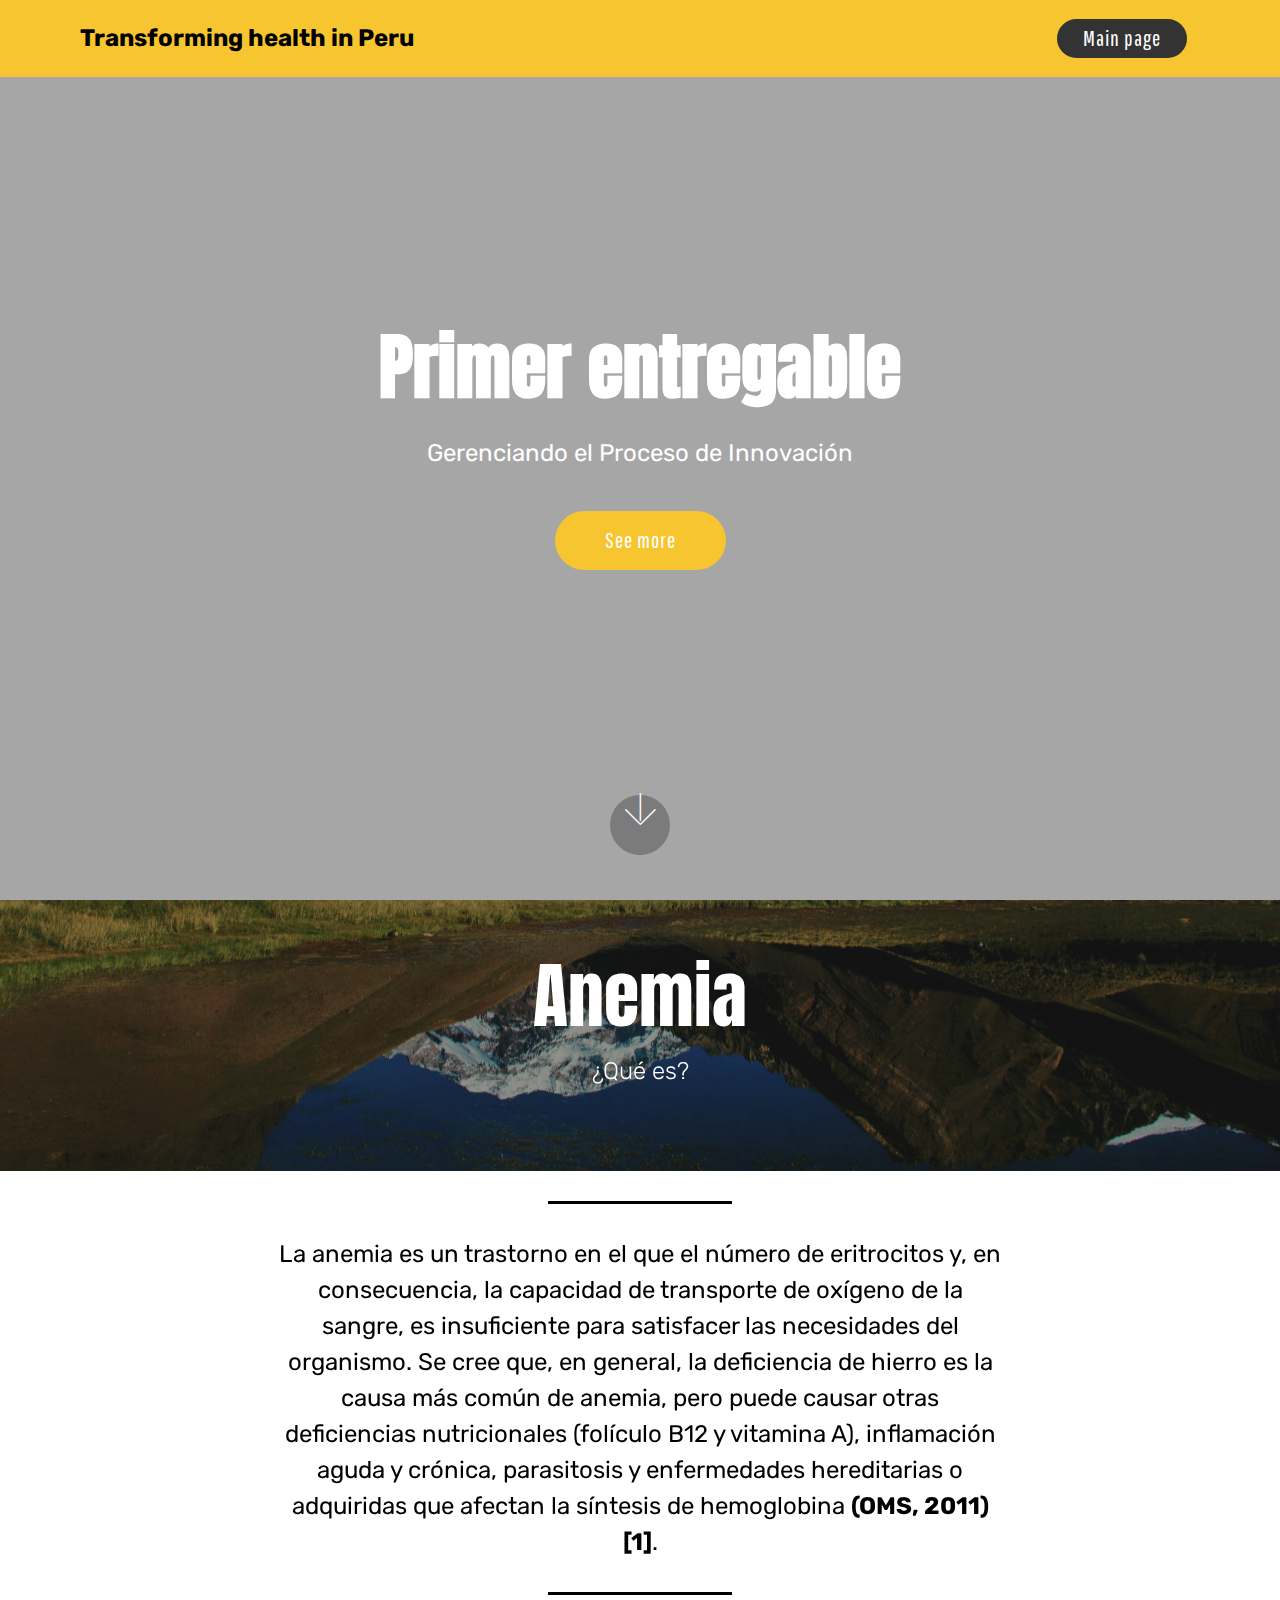
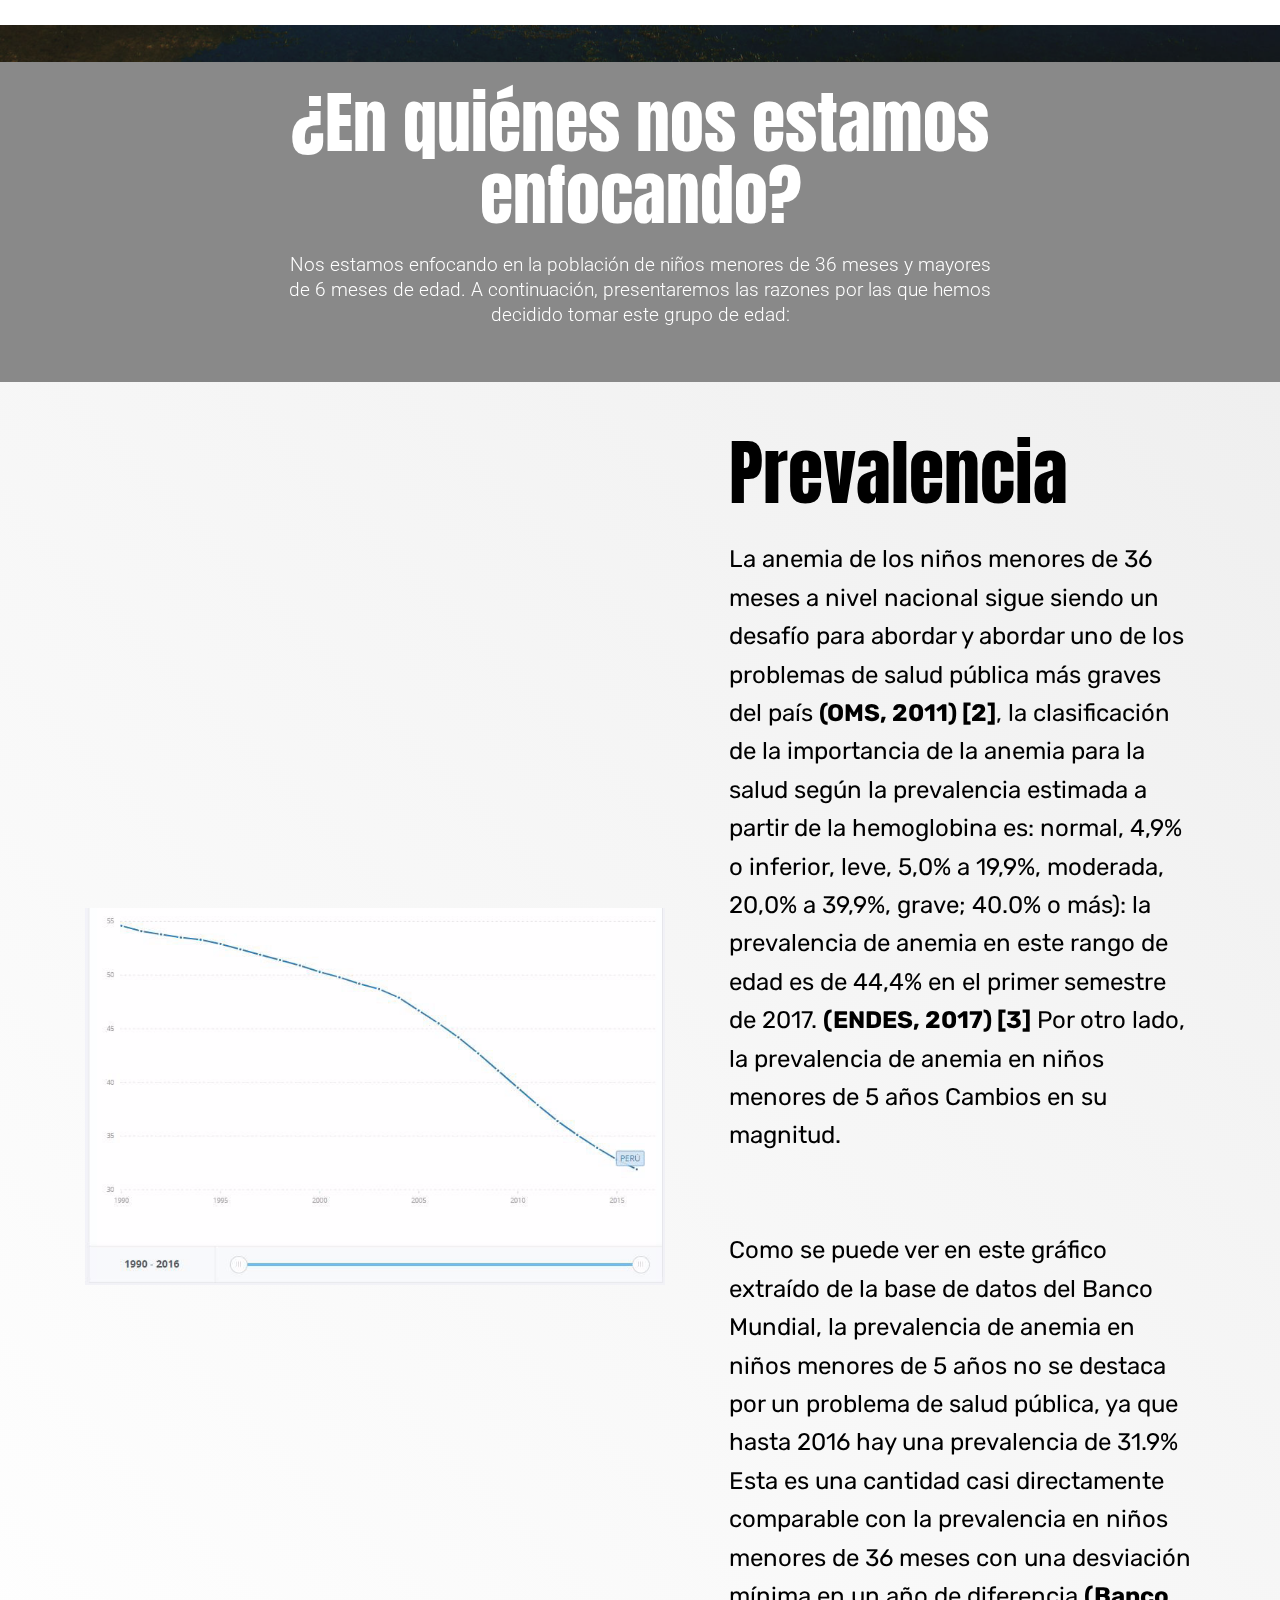
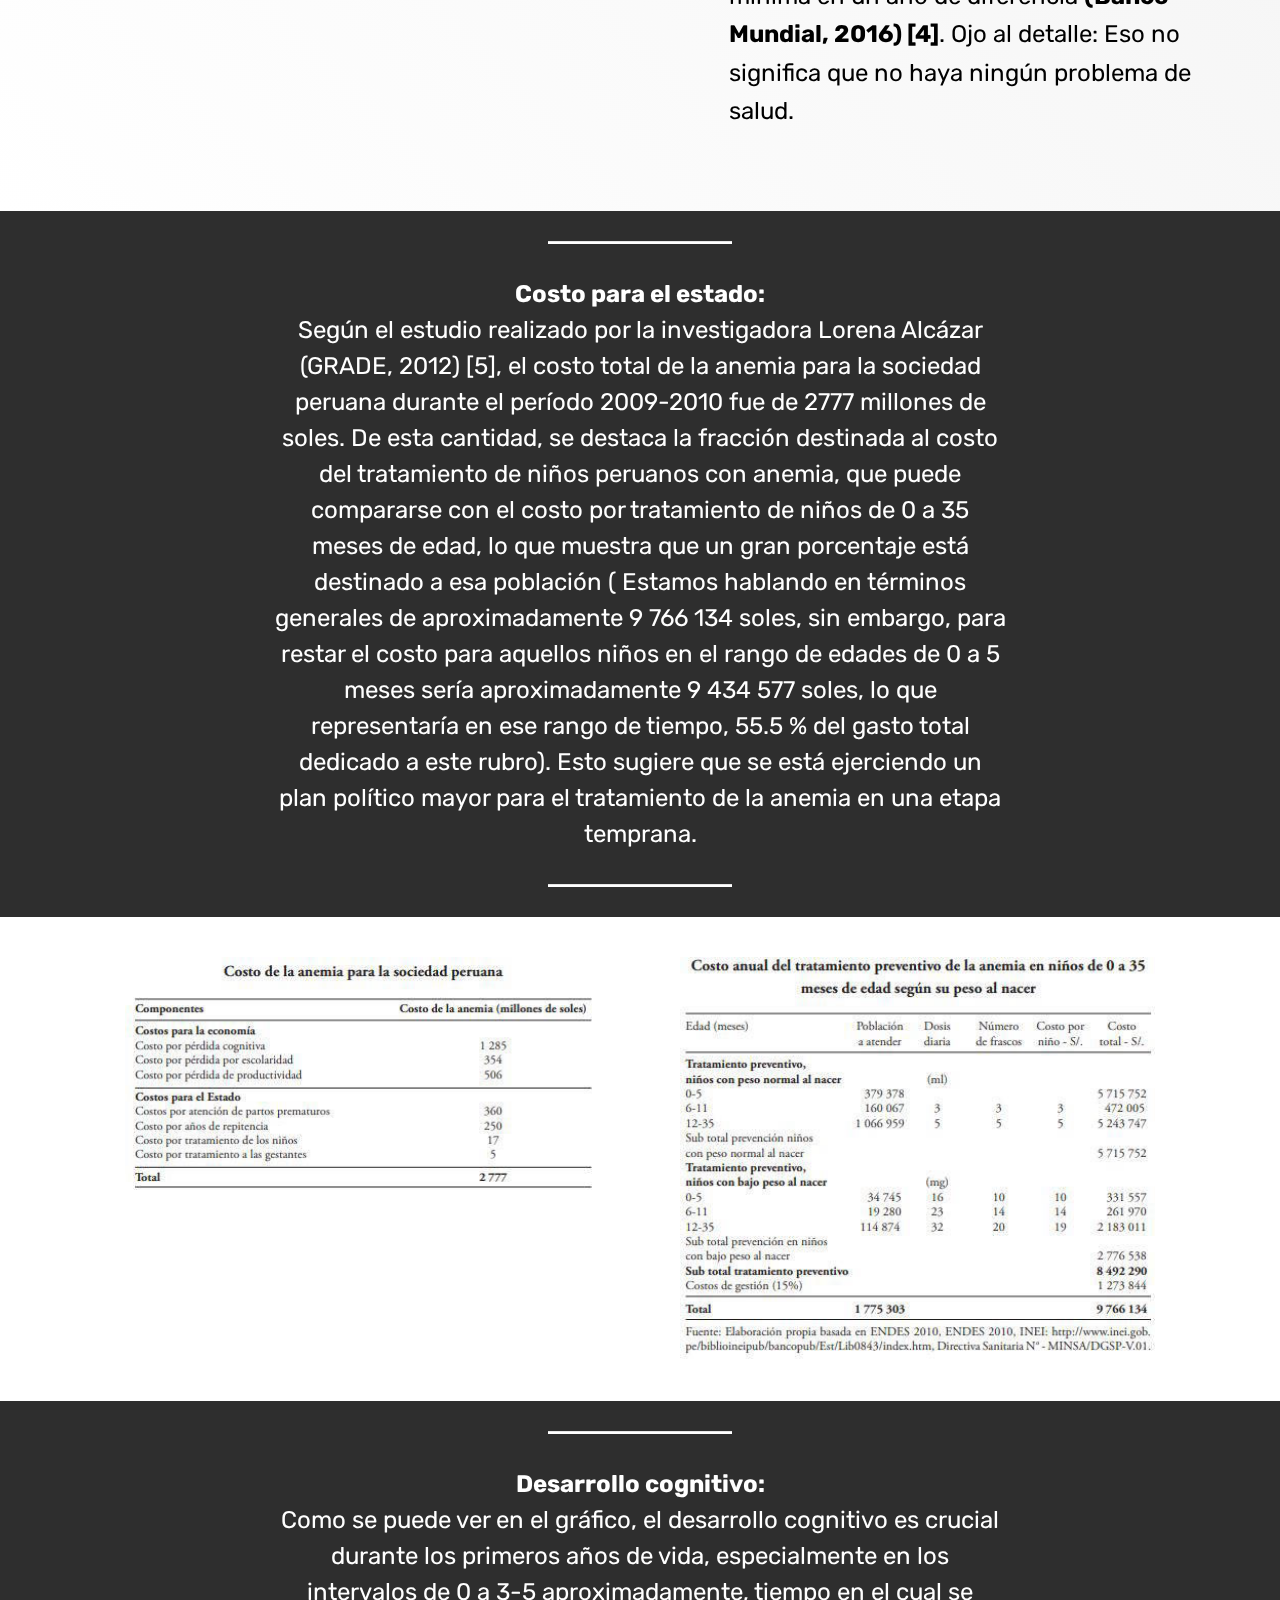
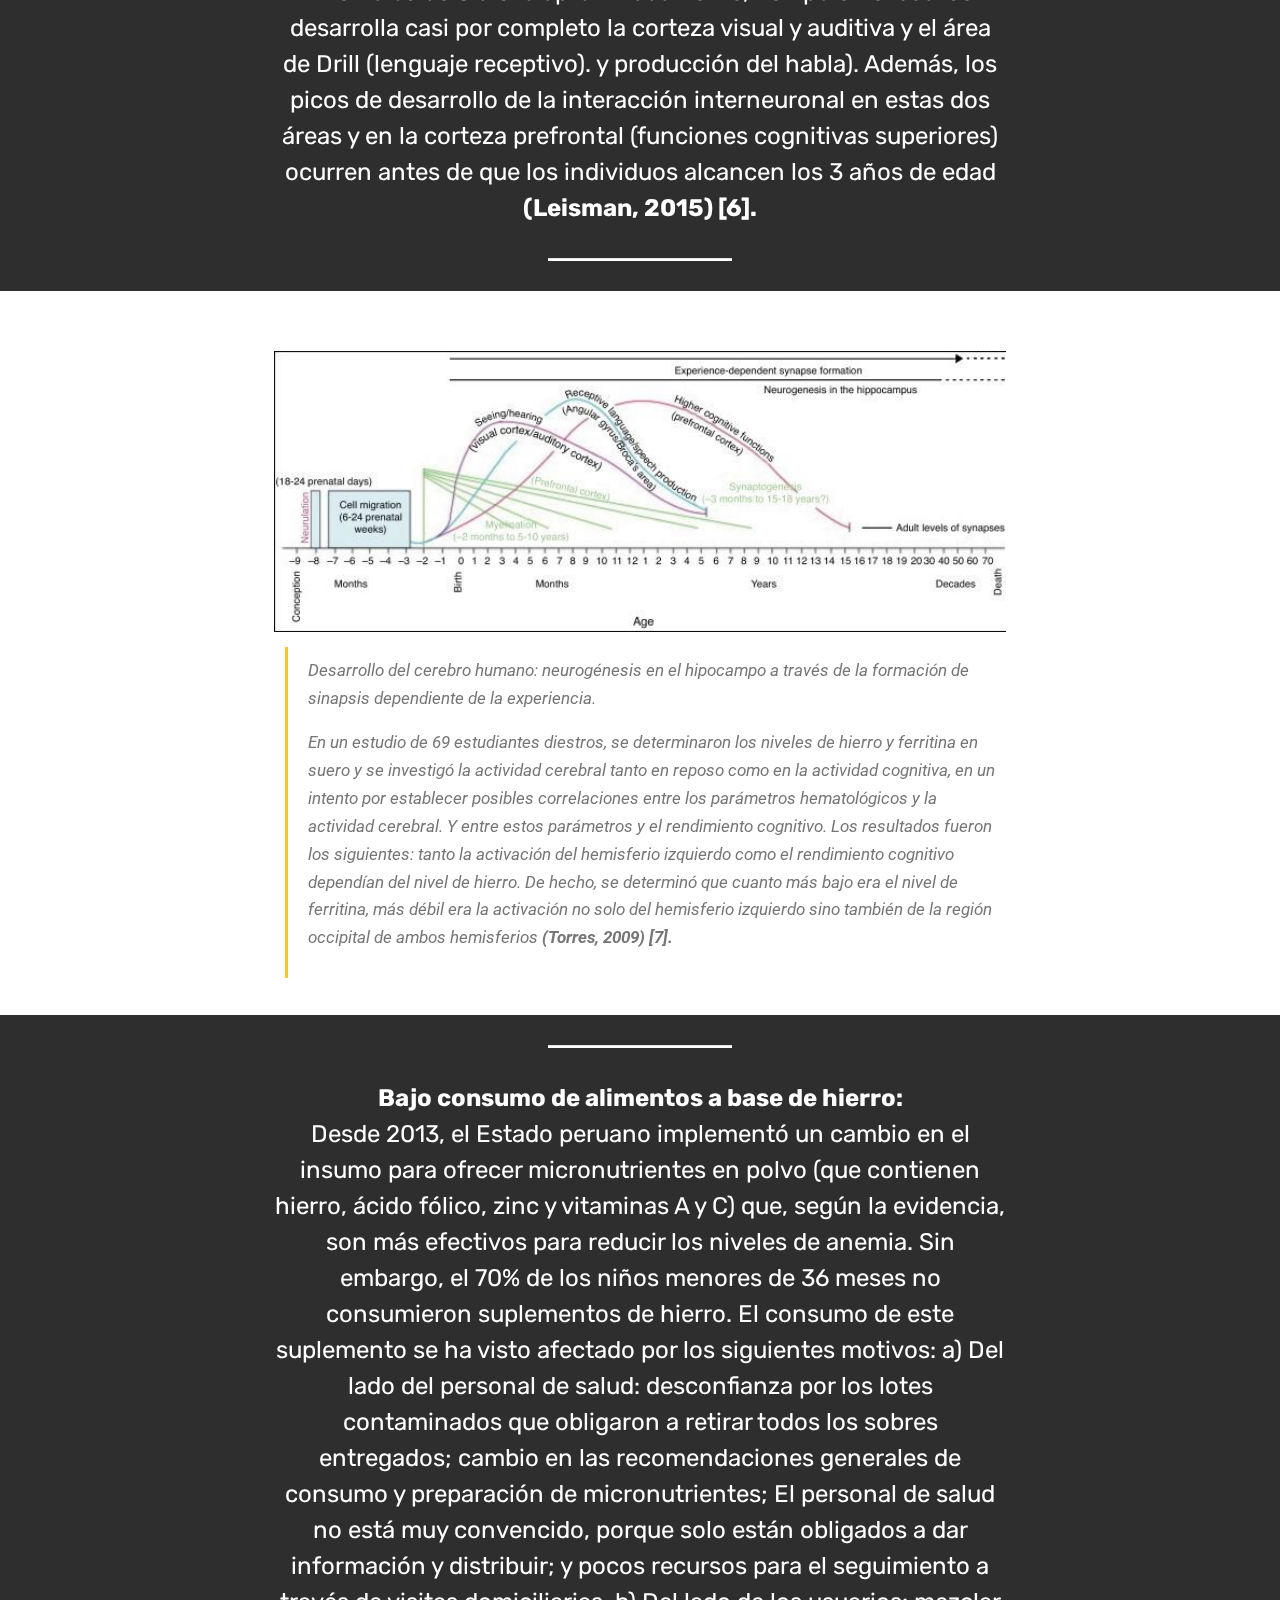
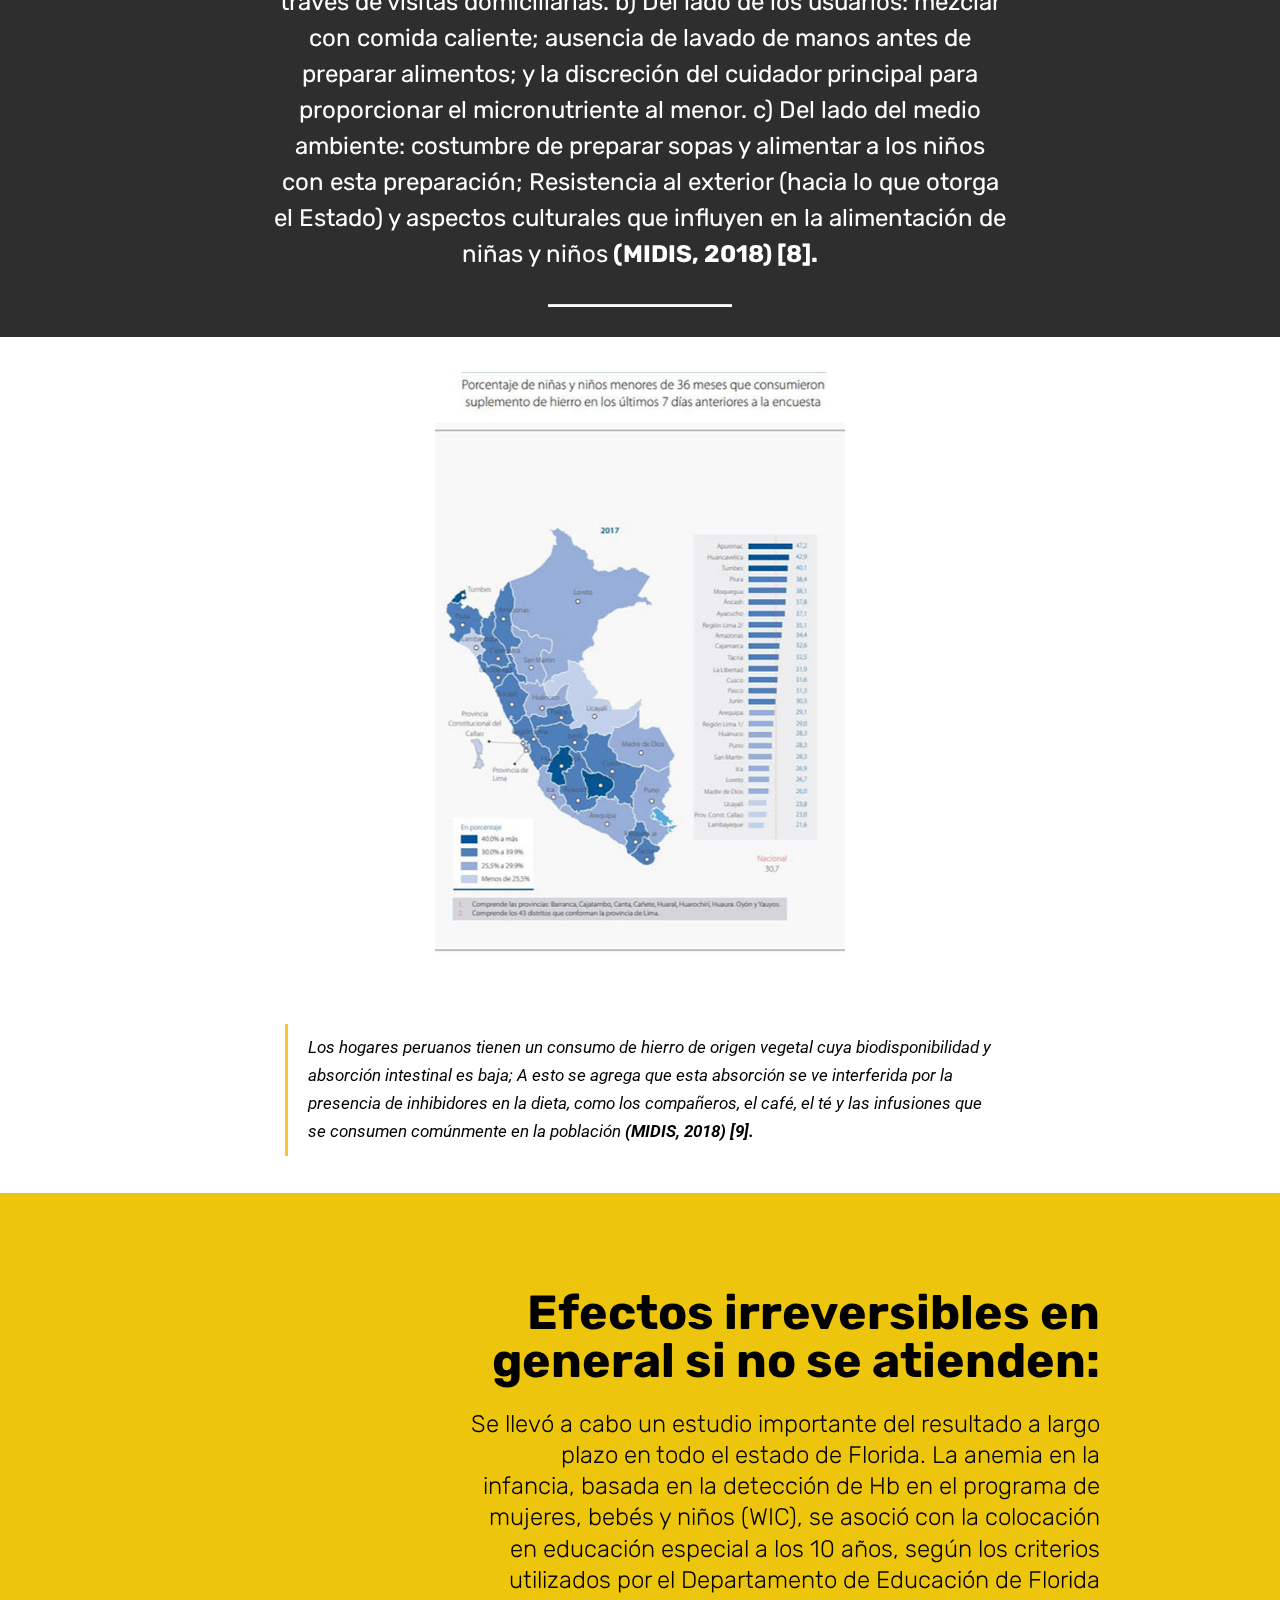
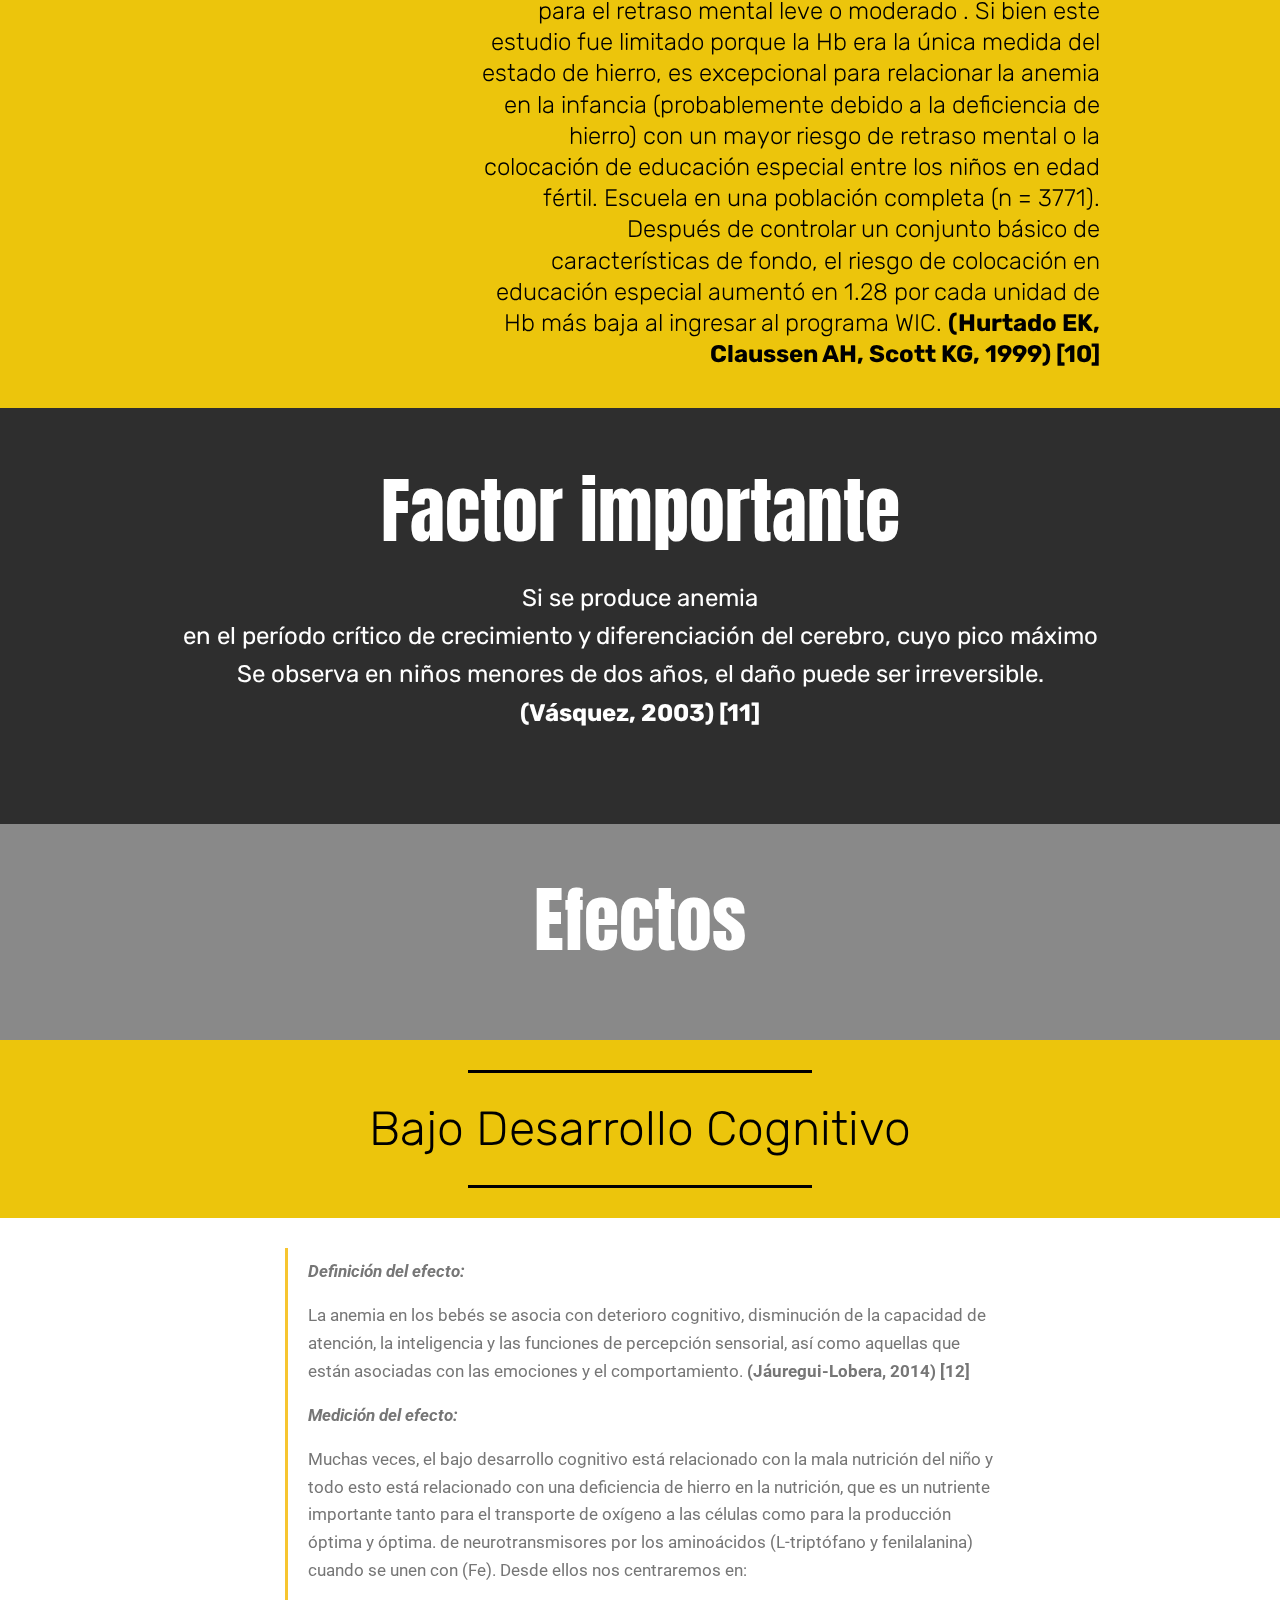
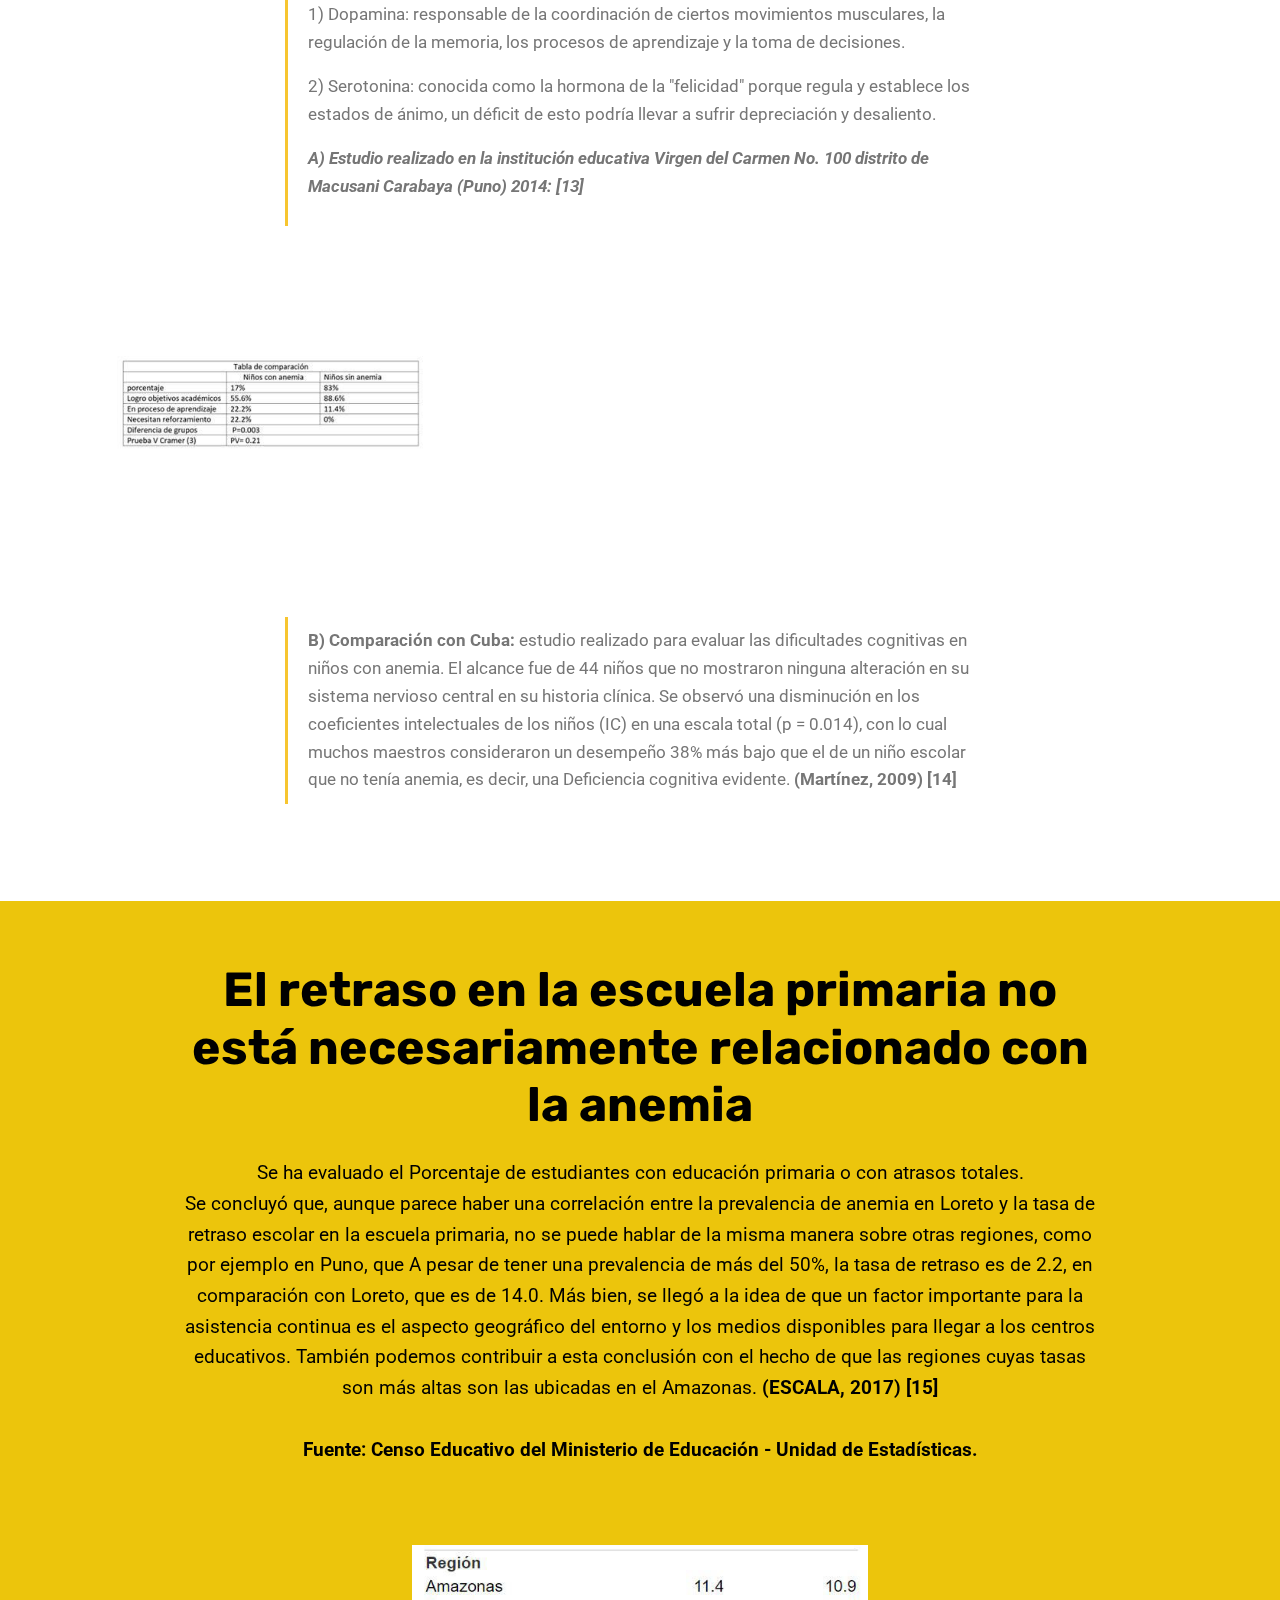
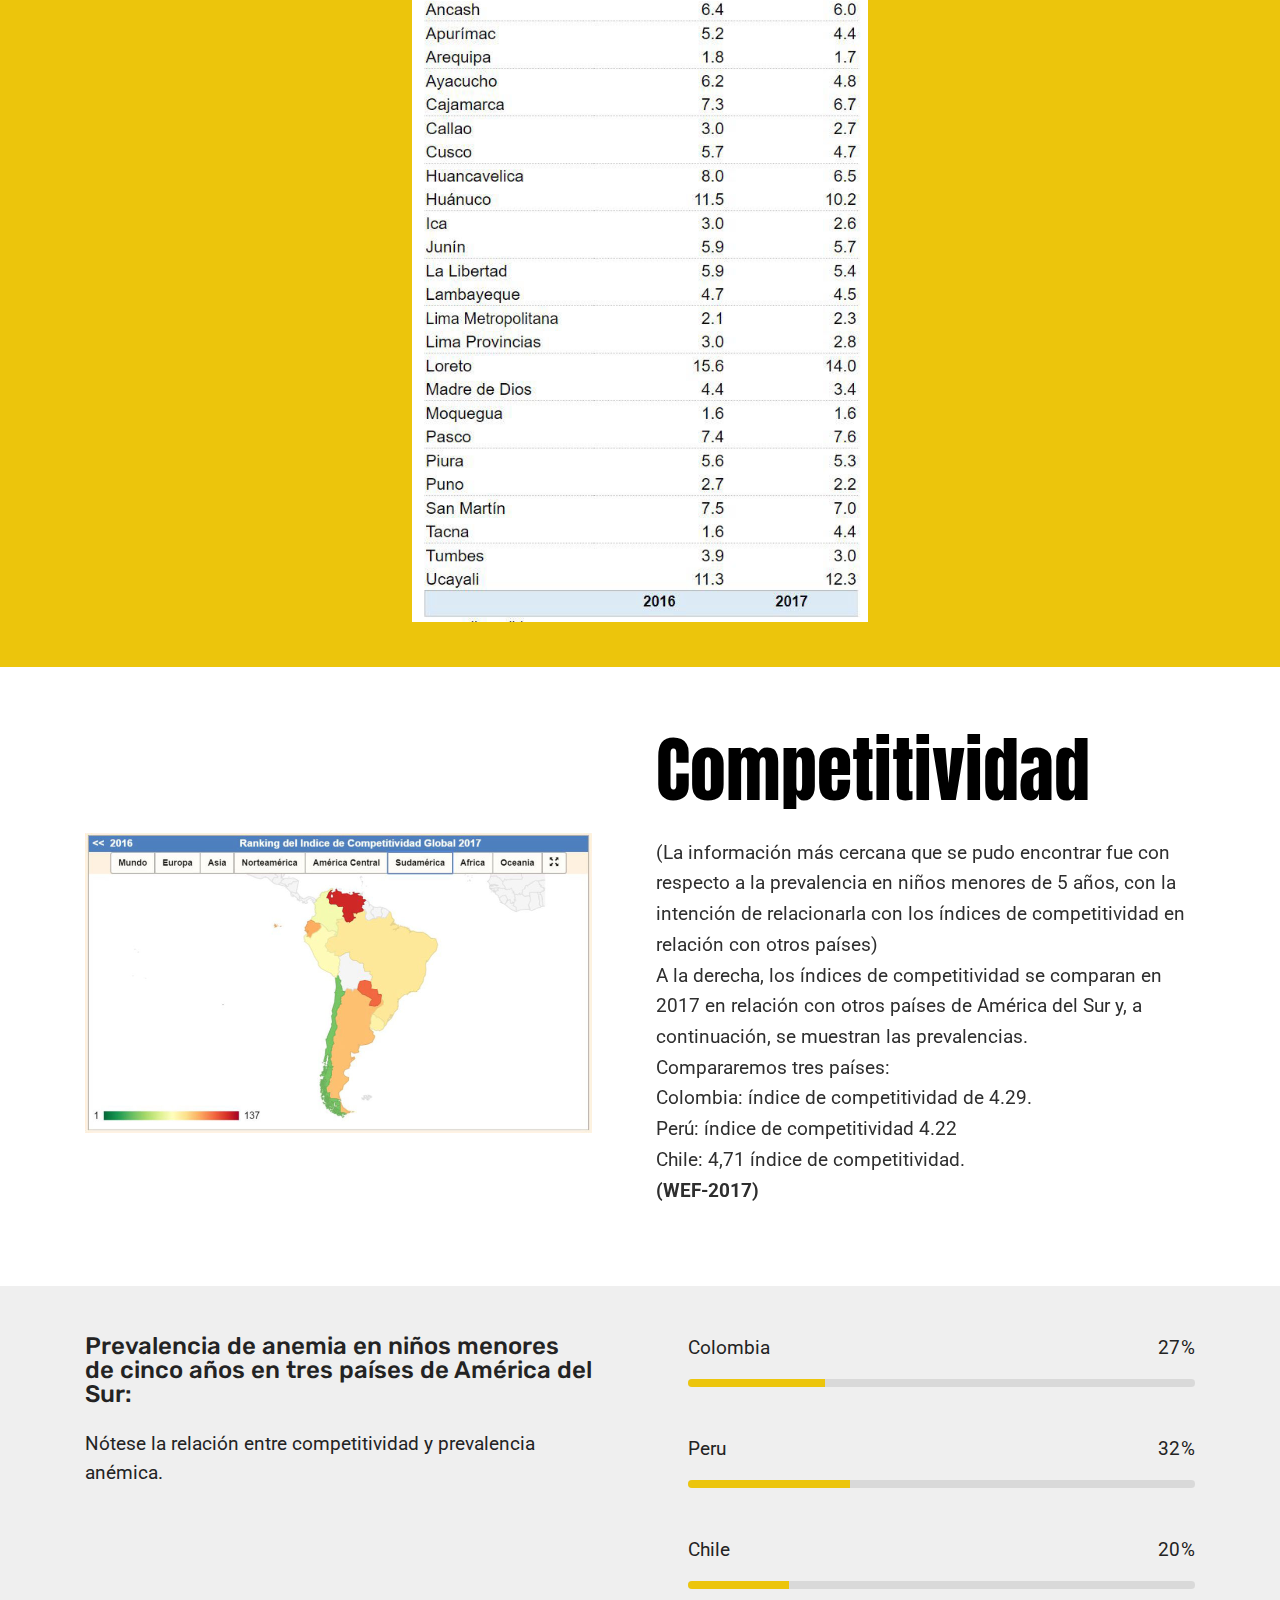
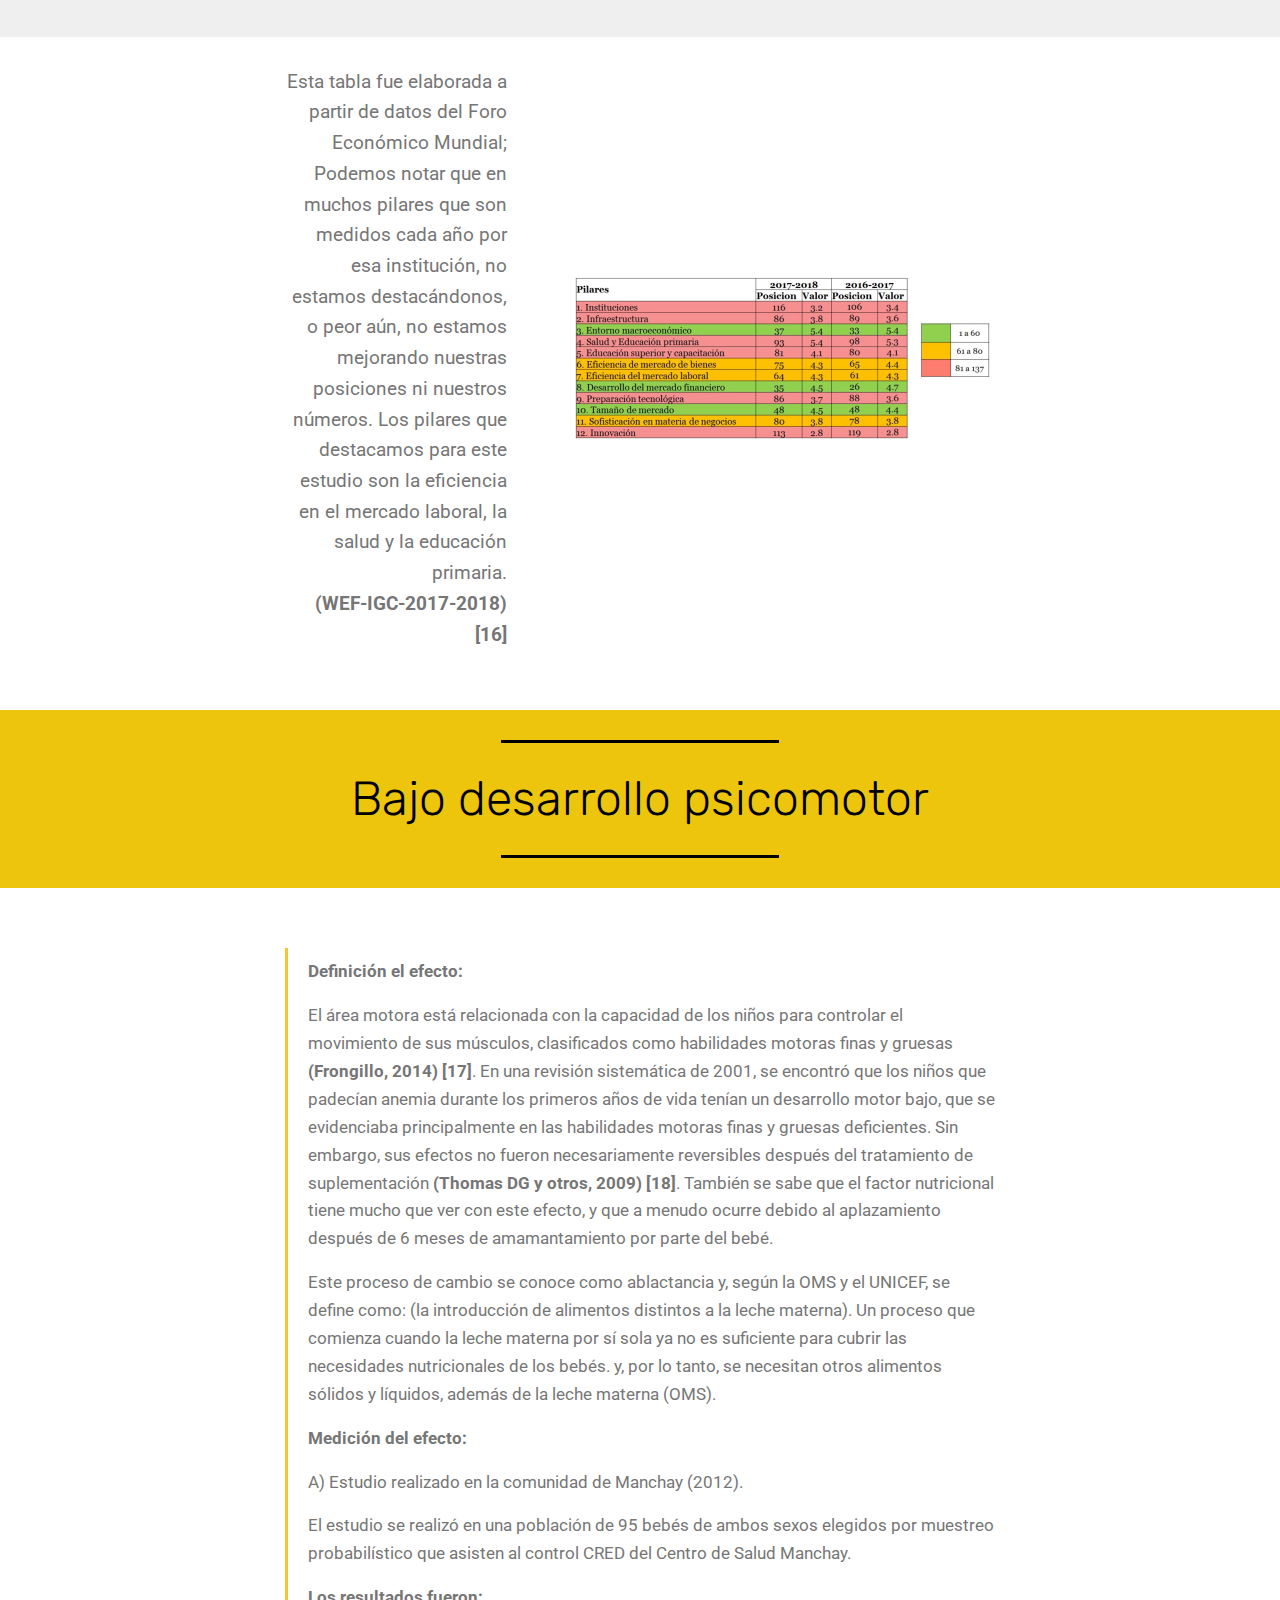
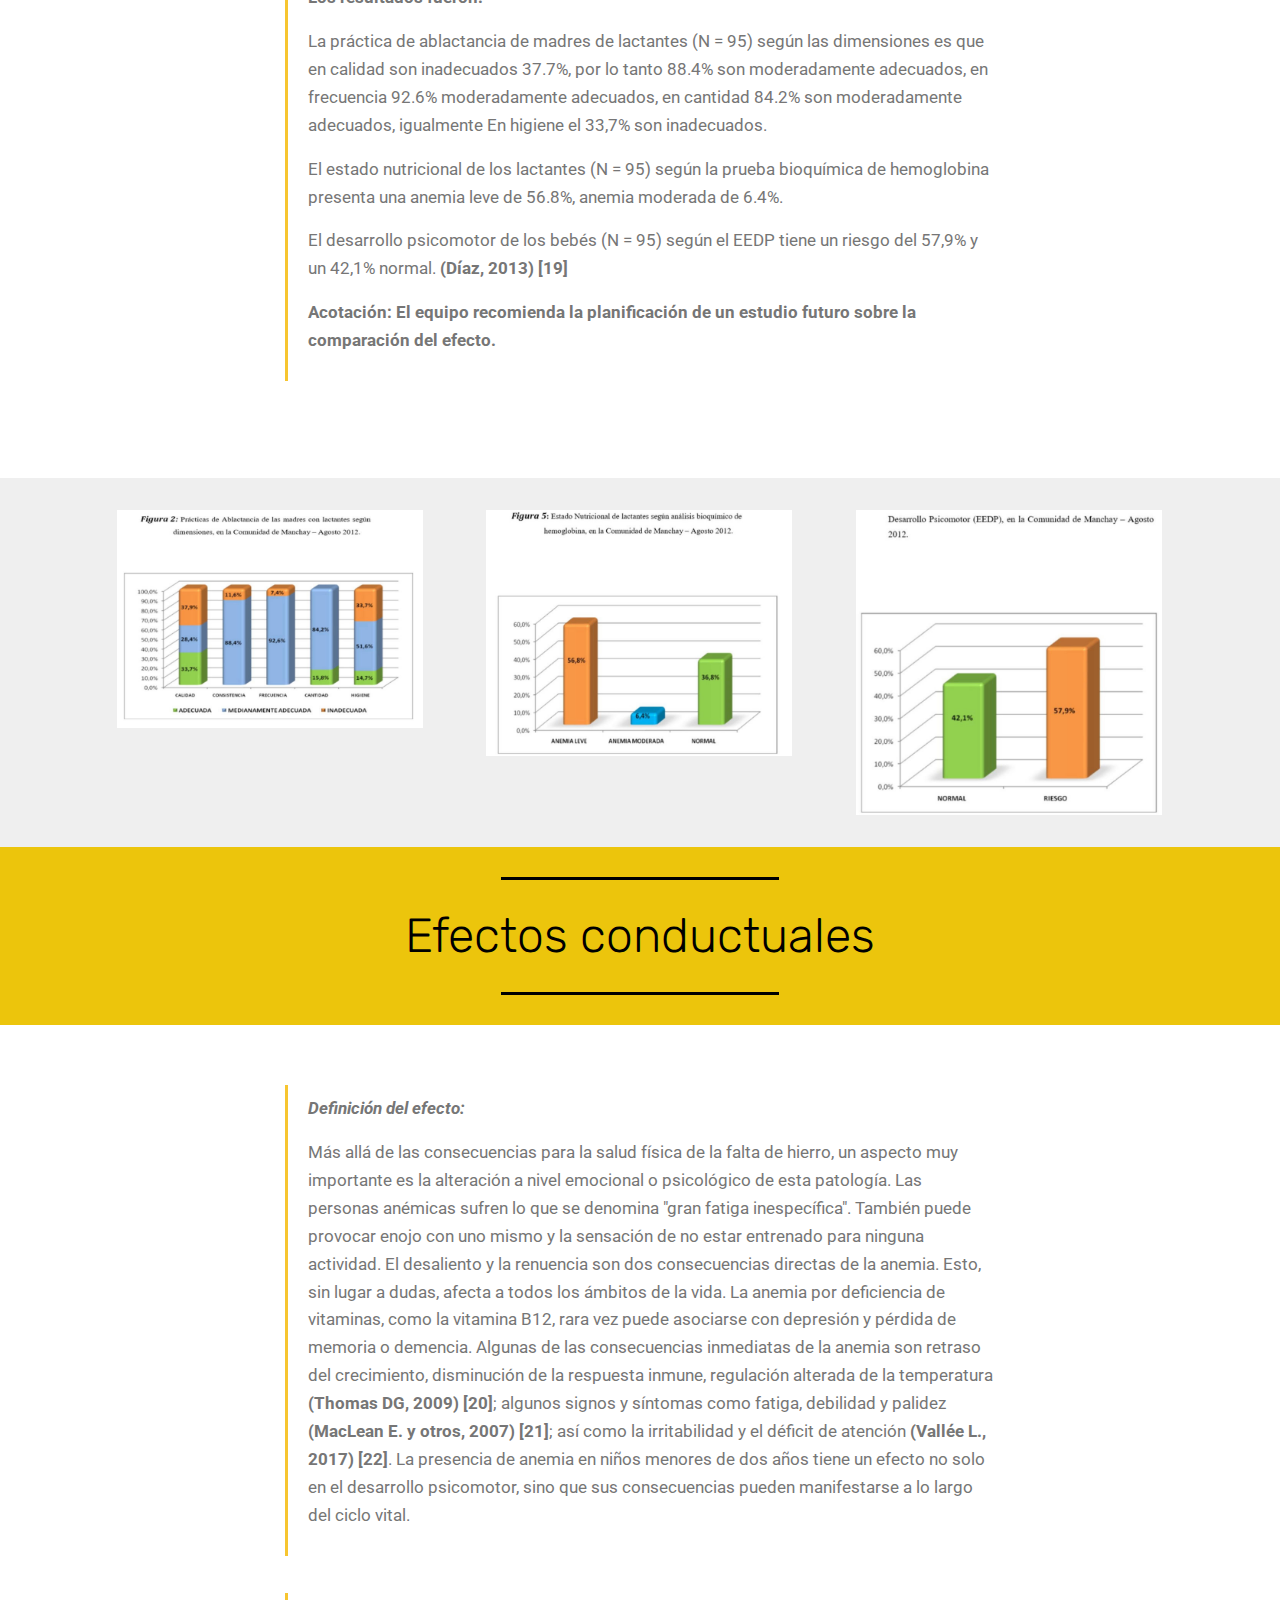
==== commit 616df5d7: "create github pages" ====
--- a/index.html
+++ b/index.html
@@ -53,7 +53,7 @@
     </nav>
 </section>
 
-<section class="engine"><a href="https://mobiri.se/i">site creation software</a></section><section class="header6 cid-r53obGVlJb mbr-fullscreen" data-bg-video="https://www.youtube.com/watch?v=iLp_VqQqHAA" id="header6-4">
+<section class="engine"><a href="https://mobiri.se/s">free bootstrap theme</a></section><section class="header6 cid-r53obGVlJb mbr-fullscreen" data-bg-video="https://www.youtube.com/watch?v=iLp_VqQqHAA" id="header6-4">
 
     
 
@@ -63,9 +63,9 @@
     <div class="container">
         <div class="row justify-content-md-center">
             <div class="mbr-white col-md-10">
-                <h1 class="mbr-section-title align-center mbr-bold pb-3 mbr-fonts-style display-1">First deliverable</h1>
+                <h1 class="mbr-section-title align-center mbr-bold pb-3 mbr-fonts-style display-1">Primer entregable</h1>
                 <p class="mbr-text align-center pb-3 mbr-fonts-style display-5">
-                    Managing the Innovation Process</p>
+                    Gerenciando el Proceso de Innovación</p>
                 <div class="mbr-section-btn align-center"><a class="btn btn-md btn-primary display-4" href="index.html#content5-7">See more</a></div>
             </div>
         </div>
@@ -89,7 +89,7 @@
         <div class="media-container-row">
             <div class="title col-12 col-md-8">
                 <h2 class="align-center mbr-bold mbr-white pb-3 mbr-fonts-style display-1"><span style="font-weight: normal;">Anemia</span></h2>
-                <h3 class="mbr-section-subtitle align-center mbr-light mbr-white pb-3 mbr-fonts-style display-5">¿What it is?</h3>
+                <h3 class="mbr-section-subtitle align-center mbr-light mbr-white pb-3 mbr-fonts-style display-5">¿Qué es?</h3>
                 
                 
             </div>
@@ -104,7 +104,7 @@
     <div class="container">
         <div class="inner-container" style="width: 66%;">
             <hr class="line" style="width: 25%;">
-            <div class="section-text align-center mbr-white mbr-fonts-style display-5">Anemia is a disorder in which the number of erythrocytes and, consequently, the oxygen transport capacity of the blood, is insufficient to satisfy the needs of the organism. It is believed that, overall, iron deficiency is the most common cause of anemia, but can cause other nutritional deficiencies (follicle B12 and vitamin A), acute and chronic inflammation, parasitosis and hereditary or acquired diseases that affect the synthesis of hemoglobin&nbsp;<strong>(WHO, 2011) [1].</strong></div>
+            <div class="section-text align-center mbr-white mbr-fonts-style display-5">La anemia es un trastorno en el que el número de eritrocitos y, en consecuencia, la capacidad de transporte de oxígeno de la sangre, es insuficiente para satisfacer las necesidades del organismo. Se cree que, en general, la deficiencia de hierro es la causa más común de anemia, pero puede causar otras deficiencias nutricionales (folículo B12 y vitamina A), inflamación aguda y crónica, parasitosis y enfermedades hereditarias o adquiridas que afectan la síntesis de hemoglobina <strong>(OMS, 2011) [1]</strong>.</div>
             <hr class="line" style="width: 25%;">
         </div>
     </div>
@@ -122,8 +122,8 @@
             <div class="title col-12 col-md-8">
                 <h2 class="align-center mbr-bold mbr-white pb-3 mbr-fonts-style display-1">
                     
-                <div><span style="font-size: 4.25rem; font-weight: normal;">¿On who are we focusing?</span><br></div></h2>
-                <h3 class="mbr-section-subtitle align-center mbr-light mbr-white pb-3 mbr-fonts-style display-7">We are focusing on the population of children under 36 and over 6 months of age. Next, we will present the reasons why we have decided to take this age group:</h3>
+                <div><span style="font-size: 4.25rem; font-weight: normal;">¿En quiénes nos estamos enfocando?</span><br></div></h2>
+                <h3 class="mbr-section-subtitle align-center mbr-light mbr-white pb-3 mbr-fonts-style display-7">Nos estamos enfocando en la población de niños menores de 36 meses y mayores de 6 meses de edad. A continuación, presentaremos las razones por las que hemos decidido tomar este grupo de edad:</h3>
                 
                 
             </div>
@@ -145,13 +145,13 @@
 
             <div class="media-content">
                 <h1 class="mbr-section-title mbr-white pb-3 mbr-fonts-style display-1">
-                    Prevalence</h1>
+                    Prevalencia</h1>
                 
                 <div class="mbr-section-text mbr-white pb-3 ">
-                    <p class="mbr-text mbr-fonts-style display-5">The anemia of children under 36 months of age at the national level remains a challenge to address and address one of the most severe public health problems in the country <strong>(WHO, 2011) [2]</strong>, the classification of the importance of anemia for Health according to the prevalence estimated from hemoglobin is: normal, 4.9% or lower, mild, 5.0% to 19.9%, moderate, 20.0% to 39.9%, severe; 40.0% or higher): the prevalence of anemia in this age range is 44,4% in the first semester of 2017.<strong>&nbsp;(ENDES, 2017) [3]</strong> On the other hand, the prevalence of anemia in children under 5 years of age changes in its magnitude.
+                    <p class="mbr-text mbr-fonts-style display-5">La anemia de los niños menores de 36 meses a nivel nacional sigue siendo un desafío para abordar y abordar uno de los problemas de salud pública más graves del país <strong>(OMS, 2011) [2]</strong>, la clasificación de la importancia de la anemia para la salud según la prevalencia estimada a partir de la hemoglobina es: normal, 4,9% o inferior, leve, 5,0% a 19,9%, moderada, 20,0% a 39,9%, grave; 40.0% o más): la prevalencia de anemia en este rango de edad es de 44,4% en el primer semestre de 2017. <strong>(ENDES, 2017) [3]</strong> Por otro lado, la prevalencia de anemia en niños menores de 5 años Cambios en su magnitud.
 <br>
 <br>
-<br>As it can be seen in this graph extracted from the World Bank database, the prevalence of anemia in children under 5 years of age is not highlighted by a public health problem, since up to 2016 there is a prevalence of 31.9% This is an amount almost directly comparable with the prevalence in children under 36 months with a minimum deviation in a year of difference&nbsp;<strong>(World Bank, 2016)&nbsp;[4]</strong>. Eye to detail: That doesn´t mean that there is no health problem.&nbsp;</p>
+<br>Como se puede ver en este gráfico extraído de la base de datos del Banco Mundial, la prevalencia de anemia en niños menores de 5 años no se destaca por un problema de salud pública, ya que hasta 2016 hay una prevalencia de 31.9% Esta es una cantidad casi directamente comparable con la prevalencia en niños menores de 36 meses con una desviación mínima en un año de diferencia <strong>(Banco Mundial, 2016) [4]</strong>. Ojo al detalle: Eso no significa que no haya ningún problema de salud.</p>
                 </div>
                 
             </div>
@@ -168,7 +168,8 @@
         <div class="inner-container" style="width: 66%;">
             <hr class="line" style="width: 25%;">
             <div class="section-text align-center mbr-white mbr-fonts-style display-5"><div>
-</div><div><strong>Cost to the state:</strong></div><div><span style="font-size: 1.5rem;">According to the study by researcher Lorena Alcázar <strong>(GRADE, 2012) [5]</strong>, the total cost of anemia for Peruvian society during the 2009-2010 period was 2777 million soles. Of this amount, the fraction destined for the cost of treating Peruvian children with anemia stands out, which can be compared with the cost per treatment of children from 0 to 35 months of age, which shows that a large percentage is destined to that population (We are talking in general terms of about 9 766 134 soles, however, to subtract the cost for those children in the range of ages from 0 to 5 months would be approximately 9 434 577 soles, which would represent in that range of time, 55.5% of the total expenditure dedicated to this item). This suggests that a greater political plan is being exercised for the treatment of anemia at an early stage.</span><br></div></div>
+</div><div><strong>Costo para el estado:
+</strong></div><div>Según el estudio realizado por la investigadora Lorena Alcázar (GRADE, 2012) [5], el costo total de la anemia para la sociedad peruana durante el período 2009-2010 fue de 2777 millones de soles. De esta cantidad, se destaca la fracción destinada al costo del tratamiento de niños peruanos con anemia, que puede compararse con el costo por tratamiento de niños de 0 a 35 meses de edad, lo que muestra que un gran porcentaje está destinado a esa población ( Estamos hablando en términos generales de aproximadamente 9 766 134 soles, sin embargo, para restar el costo para aquellos niños en el rango de edades de 0 a 5 meses sería aproximadamente 9 434 577 soles, lo que representaría en ese rango de tiempo, 55.5 % del gasto total dedicado a este rubro). Esto sugiere que se está ejerciendo un plan político mayor para el tratamiento de la anemia en una etapa temprana.</div></div>
             <hr class="line" style="width: 25%;">
         </div>
     </div>
@@ -193,9 +194,8 @@
             <hr class="line" style="width: 25%;">
             <div class="section-text align-center mbr-white mbr-fonts-style display-5">
                     
-                <div><strong>Cognitive development:
-</strong></div><div><strong>
-</strong><span style="font-size: 1.5rem;">As can be seen in the graph, cognitive development is crucial during the first years of life, especially in the intervals of 0 to 3-5 approximately, time in which almost fully develops the visual and auditory cortex and the area of Drill (receptive language and speech production). Moreover, the development peaks of interneuronal interaction in these two areas and in the prefrontal cortex (higher cognitive functions) occur before individuals reach 3 years of age&nbsp;<strong>(Leisman, 2015) [6].</strong></span></div></div>
+                <div><strong>Desarrollo cognitivo:
+</strong></div><div>Como se puede ver en el gráfico, el desarrollo cognitivo es crucial durante los primeros años de vida, especialmente en los intervalos de 0 a 3-5 aproximadamente, tiempo en el cual se desarrolla casi por completo la corteza visual y auditiva y el área de Drill (lenguaje receptivo). y producción del habla). Además, los picos de desarrollo de la interacción interneuronal en estas dos áreas y en la corteza prefrontal (funciones cognitivas superiores) ocurren antes de que los individuos alcancen los 3 años de edad<strong> (Leisman, 2015) [6].</strong></div></div>
             <hr class="line" style="width: 25%;">
         </div>
     </div>
@@ -220,7 +220,8 @@
     <div class="container">
         <div class="media-container-row">
             <div class="mbr-text col-12 col-md-8 mbr-fonts-style display-7">
-                <blockquote><p>Human Brain Development: Neurogenesis in the Hippocampus through Experience-dependent Synapse Formation.</p><p>In a study of 69 right-handed students, serum iron and ferritin levels were determined and brain activity was investigated both at rest and in cognitive activity, in an attempt to establish possible correlations between hematological parameters and brain activity. and between these parameters and the cognitive performance. The results were the following: both the activation of the left hemisphere and the cognitive performance depended on the level of iron. It was determined, in fact, that the lower the ferritin level, the weaker was the activation not only of the left hemisphere but also of the occipital region of both hemispheres<strong>&nbsp;(Torres, 2009) [7].</strong></p></blockquote>
+                <blockquote><p>Desarrollo del cerebro humano: neurogénesis en el hipocampo a través de la formación de sinapsis dependiente de la experiencia.
+</p><p><span style="font-size: 1.09rem;">En un estudio de 69 estudiantes diestros, se determinaron los niveles de hierro y ferritina en suero y se investigó la actividad cerebral tanto en reposo como en la actividad cognitiva, en un intento por establecer posibles correlaciones entre los parámetros hematológicos y la actividad cerebral. Y entre estos parámetros y el rendimiento cognitivo. Los resultados fueron los siguientes: tanto la activación del hemisferio izquierdo como el rendimiento cognitivo dependían del nivel de hierro. De hecho, se determinó que cuanto más bajo era el nivel de ferritina, más débil era la activación no solo del hemisferio izquierdo sino también de la región occipital de ambos hemisferios </span><strong>(Torres, 2009) [7].</strong><br></p></blockquote>
             </div>
         </div>
     </div>
@@ -233,8 +234,8 @@
     <div class="container">
         <div class="inner-container" style="width: 66%;">
             <hr class="line" style="width: 25%;">
-            <div class="section-text align-center mbr-white mbr-fonts-style display-5"><strong>Low consumption of iron-based foods:
-</strong><div>Since 2013, the Peruvian State implemented a change in the input to offer powdered micronutrients (containing iron, folic acid, zinc and vitamins A and C) that, according to the evidence, are more effective in reducing levels of anemia. However, 70% of children under 36 months did not consume iron supplements. The consumption of this supplement has been affected by the following reasons: a) On the side of the health personnel: distrust for contaminated batch that forced to remove all envelopes delivered; change in the general recommendations for micronutrient consumption and preparation; health personnel not very convinced, because they are only required to give information and distribute; and few resources to follow up through home visits. b) On the users side: mix it with hot food; absence of hand washing before preparing food; and discretion of the main caregiver to provide the micronutrient to the minor. c) On the environment side: custom of preparing soups and feeding the children with this preparation; resistance to the outside (towards what the State gives) and cultural aspects that influence the feeding of girls and boys <strong>(MIDIS, 2018) [8]</strong>.</div></div>
+            <div class="section-text align-center mbr-white mbr-fonts-style display-5"><strong>Bajo consumo de alimentos a base de hierro:
+</strong><div>Desde 2013, el Estado peruano implementó un cambio en el insumo para ofrecer micronutrientes en polvo (que contienen hierro, ácido fólico, zinc y vitaminas A y C) que, según la evidencia, son más efectivos para reducir los niveles de anemia. Sin embargo, el 70% de los niños menores de 36 meses no consumieron suplementos de hierro. El consumo de este suplemento se ha visto afectado por los siguientes motivos: a) Del lado del personal de salud: desconfianza por los lotes contaminados que obligaron a retirar todos los sobres entregados; cambio en las recomendaciones generales de consumo y preparación de micronutrientes; El personal de salud no está muy convencido, porque solo están obligados a dar información y distribuir; y pocos recursos para el seguimiento a través de visitas domiciliarias. b) Del lado de los usuarios: mezclar con comida caliente; ausencia de lavado de manos antes de preparar alimentos; y la discreción del cuidador principal para proporcionar el micronutriente al menor. c) Del lado del medio ambiente: costumbre de preparar sopas y alimentar a los niños con esta preparación; Resistencia al exterior (hacia lo que otorga el Estado) y aspectos culturales que influyen en la alimentación de niñas y niños<strong> (MIDIS, 2018) [8].</strong></div></div>
             <hr class="line" style="width: 25%;">
         </div>
     </div>
@@ -259,7 +260,7 @@
     <div class="container">
         <div class="media-container-row">
             <div class="mbr-text col-12 col-md-8 mbr-fonts-style display-7">
-                <blockquote><font color="#000000">Peruvian households have a consumption of iron of vegetable origin whose bioavailability and intestinal absorption is low; To this is added that this absorption is interfered with by the presence of inhibitors in the diet, such as mates, coffee, tea and infusions commonly consumed in the population<strong>&nbsp;(MIDIS, 2018) [9].</strong></font></blockquote>
+                <blockquote><font color="#000000">Los hogares peruanos tienen un consumo de hierro de origen vegetal cuya biodisponibilidad y absorción intestinal es baja; A esto se agrega que esta absorción se ve interferida por la presencia de inhibidores en la dieta, como los compañeros, el café, el té y las infusiones que se consumen comúnmente en la población <strong>(MIDIS, 2018) [9].</strong></font></blockquote>
             </div>
         </div>
     </div>
@@ -279,8 +280,8 @@
             <div class="media-container-column title col-12 col-lg-7 col-md-6">
                 <h2 class="align-right mbr-bold mbr-white pb-3 mbr-fonts-style display-2">
                     
-                <div><br></div><div>Irreversible effects in general if not attended:</div></h2>
-                <h3 class="mbr-section-subtitle align-right mbr-light mbr-white mbr-fonts-style display-5">A major study of the long-term outcome was conducted throughout the state in Florida. Anemia in childhood, based on the detection of Hb in the Women, Infants and Children (WIC) program, was associated with special education placement at 10 years, according to the criteria used by the Florida Department of Education for the mild or moderate mental retardation. Although this study was limited because Hb was the only measure of iron status, it is exceptional in relating anemia in childhood (presumably due to iron deficiency) with an increased risk of mental retardation or placement of special education among children of childbearing age. school in a complete population (N = 3771). After controlling for a basic set of background characteristics, the risk of placement for special education increased by 1.28 for each lower unit of Hb when entering the WIC program. <strong>(Hurtado EK, Claussen AH, Scott KG, 1999) [10]</strong></h3>
+                <div><br></div><br><div>Efectos irreversibles en general si no se atienden:</div></h2>
+                <h3 class="mbr-section-subtitle align-right mbr-light mbr-white mbr-fonts-style display-5">Se llevó a cabo un estudio importante del resultado a largo plazo en todo el estado de Florida. La anemia en la infancia, basada en la detección de Hb en el programa de mujeres, bebés y niños (WIC), se asoció con la colocación en educación especial a los 10 años, según los criterios utilizados por el Departamento de Educación de Florida para el retraso mental leve o moderado . Si bien este estudio fue limitado porque la Hb era la única medida del estado de hierro, es excepcional para relacionar la anemia en la infancia (probablemente debido a la deficiencia de hierro) con un mayor riesgo de retraso mental o la colocación de educación especial entre los niños en edad fértil. Escuela en una población completa (n = 3771). Después de controlar un conjunto básico de características de fondo, el riesgo de colocación en educación especial aumentó en 1.28 por cada unidad de Hb más baja al ingresar al programa WIC. <strong>(Hurtado EK, Claussen AH, Scott KG, 1999) [10]</strong></h3>
             </div>
         </div>
     </div>
@@ -296,11 +297,11 @@
         <div class="row justify-content-md-center">
             <div class="mbr-white col-md-10">
                 <h1 class="mbr-section-title mbr-bold pb-3 mbr-fonts-style display-1"><span style="font-weight: normal;">
-                    Important fact</span></h1>
-                
-                <p class="mbr-text pb-3 mbr-fonts-style display-5">If anemia occurs
-<br>in the critical period of brain growth and differentiation, whose maximum peak
-<br>It is observed in children under two years, the damage can be irreversible. <strong>(Vásquez, 2003)&nbsp;[11]</strong></p>
+                    Factor importante</span></h1>
+                
+                <p class="mbr-text pb-3 mbr-fonts-style display-5">Si se produce anemia
+<br>en el período crítico de crecimiento y diferenciación del cerebro, cuyo pico máximo
+<br>Se observa en niños menores de dos años, el daño puede ser irreversible. <strong>(Vásquez, 2003) [11]</strong><br></p>
                 
             </div>
         </div>
@@ -319,7 +320,7 @@
         <div class="media-container-row">
             <div class="title col-12 col-md-8">
                 <h2 class="align-center mbr-bold mbr-white pb-3 mbr-fonts-style display-1"><span style="font-weight: normal;">
-                    Efects</span></h2>
+                    Efectos</span></h2>
                 
                 
                 
@@ -335,7 +336,7 @@
     <div class="container">
         <div class="inner-container" style="width: 100%;">
             <hr class="line" style="width: 31%;">
-            <div class="section-text align-center mbr-fonts-style display-2">Low Cognitive Development</div>
+            <div class="section-text align-center mbr-fonts-style display-2">Bajo Desarrollo Cognitivo</div>
             <hr class="line" style="width: 31%;">
         </div>
         </div>
@@ -348,13 +349,14 @@
     <div class="container">
         <div class="media-container-row">
             <div class="mbr-text col-12 col-md-8 mbr-fonts-style display-7">
-                <blockquote><p><strong>Defining the effect:
-&nbsp;</strong></p><p><span style="font-size: 1.09rem; font-style: normal;">Anemia in infants is associated with cognitive impairment, diminishing attention span, intelligence, and sensory perception functions, as well as those that are associated with emotions and behavior. <strong>(Jáuregui-Lobera, 2014) [12]</strong></span></p><p><strong>Measuring the effect:</strong>
-</p><p><span style="font-style: normal;">Many times the low cognitive development is related to the poor nutrition of the child, and all this is related to a deficiency of iron in nutrition, which is an important nutrient for both the transport of oxygen to the cells and for the good and optimal production of neurotransmitters by the amino acids (L- Tryptophan and phenylalanine) when joined with (Fe). From them we will focus on: 
-</span></p><p><span style="font-style: normal;">1) Dopamine: Responsible for the coordination of certain muscle movements, the regulation of memory, learning processes and decision making. 
-</span></p><p><span style="font-style: normal;">2) Serotonin: Known as the hormone of "happiness" because it regulates and establishes moods, a deficit of this would lead to suffer depreciation and discouragement. 
-</span></p><p><span style="font-style: normal;"><strong>
-<span style="font-size: 1.09rem;">A) Study carried out in the educational institution Virgen del Carmen No. 100 district of Macusani Carabaya (Puno) 2014: [13]</span></strong></span></p></blockquote>
+                <blockquote><p><strong>Definición del efecto:
+</strong></p><p><span style="font-style: normal;">La anemia en los bebés se asocia con deterioro cognitivo, disminución de la capacidad de atención, la inteligencia y las funciones de percepción sensorial, así como aquellas que están asociadas con las emociones y el comportamiento. <strong>(Jáuregui-Lobera, 2014) [12]
+</strong></span></p><p><strong>
+</strong><strong>Medición del efecto:&nbsp;</strong></p><p><span style="font-style: normal;">
+<span style="font-size: 1.09rem;">Muchas veces, el bajo desarrollo cognitivo está relacionado con la mala nutrición del niño y todo esto está relacionado con una deficiencia de hierro en la nutrición, que es un nutriente importante tanto para el transporte de oxígeno a las células como para la producción óptima y óptima. de neurotransmisores por los aminoácidos (L-triptófano y fenilalanina) cuando se unen con (Fe). Desde ellos nos centraremos en:&nbsp;</span></span></p><p><span style="font-style: normal;">
+<span style="font-size: 1.09rem;">1) Dopamina: responsable de la coordinación de ciertos movimientos musculares, la regulación de la memoria, los procesos de aprendizaje y la toma de decisiones.&nbsp;</span></span></p><p><span style="font-style: normal;">
+<span style="font-size: 1.09rem;">2) Serotonina: conocida como la hormona de la "felicidad" porque regula y establece los estados de ánimo, un déficit de esto podría llevar a sufrir depreciación y desaliento.&nbsp;</span></span></p><p><strong>
+</strong><strong>A) Estudio realizado en la institución educativa Virgen del Carmen No. 100 distrito de Macusani Carabaya (Puno) 2014: [13]</strong></p></blockquote>
             </div>
         </div>
     </div>
@@ -377,7 +379,7 @@
     <div class="container">
         <div class="media-container-row">
             <div class="mbr-text col-12 col-md-8 mbr-fonts-style display-7">
-                <blockquote><span style="font-style: normal;">B) Comparison with Cuba: Study conducted in order to assess cognitive difficulties in children who had anemia. The scope was 44 children who did not show any alteration in their central nervous system in their clinical history. A decrease in the intellectual coefficients of children (CI) was observed in a total scale (p = 0.014), with which many teachers considered a performance of 38% lower than that of a school child who did not have anemia, that is, a deficit cognitive evident.</span><strong> <span style="font-style: normal;">(Martínez, 2009) [14]</span></strong></blockquote>
+                <blockquote><span style="font-style: normal;"><strong>B) Comparación con Cuba:</strong> estudio realizado para evaluar las dificultades cognitivas en niños con anemia. El alcance fue de 44 niños que no mostraron ninguna alteración en su sistema nervioso central en su historia clínica. Se observó una disminución en los coeficientes intelectuales de los niños (IC) en una escala total (p = 0.014), con lo cual muchos maestros consideraron un desempeño 38% más bajo que el de un niño escolar que no tenía anemia, es decir, una Deficiencia cognitiva evidente. <strong>(Martínez, 2009) [14]</strong></span></blockquote>
             </div>
         </div>
     </div>
@@ -392,11 +394,13 @@
     <div class="container">
         <div class="row justify-content-md-center">
             <div class="media-content col-md-10">
-                <h1 class="mbr-section-title align-center mbr-white pb-3 mbr-bold mbr-fonts-style display-2">Primary school delay is not necessarily related to anemia</h1>
+                <h1 class="mbr-section-title align-center mbr-white pb-3 mbr-bold mbr-fonts-style display-2">El retraso en la escuela primaria no está necesariamente relacionado con la anemia</h1>
                 
                 <div class="mbr-text align-center mbr-white pb-3">
-                    <p class="mbr-text mbr-fonts-style display-7">The Percentage of students with school, primary, or total backlog has been evaluated.
-<br>It has been concluded that, although there seems to be a correlation between the prevalence of anemia in Loreto and the rate of school delay in primary school, you can not talk in the same way about other regions, such as for example , which despite having a prevalence of more than 50%, the rate of delay is 2.2, compared to Loreto, which is at 14.0. Rather, it came to the idea that an important factor for continuous assistance is the geographical aspect of the environment and the means available to reach the educational centers. We can also contribute to this conclusion the fact that the regions whose rates are highest are those located in the Amazon. <strong>(ESCALE, 2017)</strong><br><strong>Source: Educational Census of the Ministry of Education - Statistics Unit</strong><br></p>
+                    <p class="mbr-text mbr-fonts-style display-7">Se ha evaluado el Porcentaje de estudiantes con educación primaria o con atrasos totales.
+<br>Se concluyó que, aunque parece haber una correlación entre la prevalencia de anemia en Loreto y la tasa de retraso escolar en la escuela primaria, no se puede hablar de la misma manera sobre otras regiones, como por ejemplo en Puno, que A pesar de tener una prevalencia de más del 50%, la tasa de retraso es de 2.2, en comparación con Loreto, que es de 14.0. Más bien, se llegó a la idea de que un factor importante para la asistencia continua es el aspecto geográfico del entorno y los medios disponibles para llegar a los centros educativos. También podemos contribuir a esta conclusión con el hecho de que las regiones cuyas tasas son más altas son las ubicadas en el Amazonas. <strong>(ESCALA, 2017) [15]</strong>
+<br>
+<br><strong>Fuente: Censo Educativo del Ministerio de Educación - Unidad de Estadísticas.</strong><br></p>
                 </div>
                 
             </div>
@@ -421,15 +425,16 @@
 
             <div class="media-content">
                 <h1 class="mbr-section-title mbr-white pb-3 mbr-fonts-style display-1">
-                    Competitiveness</h1>
+                    Competitividad</h1>
                 
                 <div class="mbr-section-text mbr-white pb-3 ">
-                    <p class="mbr-text mbr-fonts-style display-7">(The closest information that could be found was respecting to the prevalence in children under 5 years, this was intended to relate it to the competitiveness indices in relation to other countries)
-<br>On the right, competitiveness indices are compared in 2017 in relation to other South American countries and below are the prevalences.
-<br>We will compare three countries:
-<br>Colombia: 4.29 competitiveness index
-<br>Peru: 4.22 competitiveness index
-<br>Chile: 4.71 competitiveness index<br><strong>(WEF-2017)</strong></p>
+                    <p class="mbr-text mbr-fonts-style display-7">(La información más cercana que se pudo encontrar fue con respecto a la prevalencia en niños menores de 5 años, con la intención de relacionarla con los índices de competitividad en relación con otros países)
+<br>A la derecha, los índices de competitividad se comparan en 2017 en relación con otros países de América del Sur y, a continuación, se muestran las prevalencias.
+<br>Compararemos tres países:
+<br>Colombia: índice de competitividad de 4.29.
+<br>Perú: índice de competitividad 4.22
+<br>Chile: 4,71 índice de competitividad.
+<br><strong>(WEF-2017)</strong><br></p>
                 </div>
                 
             </div>
@@ -451,8 +456,8 @@
 
         <div class="row pt-5 mt-5">
             <div class="col-md-6 text-elements">
-                <h4 class="section-content-title pb-3 align-left mbr-fonts-style display-5">Prevalence of anemia in children under five in three South American countries:</h4>
-                <p class="section-content-text align-left mbr-fonts-style display-7">Note the relationship between competitiveness and anemic prevalence.</p>
+                <h4 class="section-content-title pb-3 align-left mbr-fonts-style display-5">Prevalencia de anemia en niños menores de cinco años en tres países de América del Sur:</h4>
+                <p class="section-content-text align-left mbr-fonts-style display-7">Nótese la relación entre competitividad y prevalencia anémica.</p>
             </div>
             <div class="progress_elements col-md-6">
                 <div class="progress1 pb-5">
@@ -521,7 +526,8 @@
                 <div class="media-container-row">
                     <div class="media-content">
                         <div class="mbr-section-text">
-                            <p class="mbr-text align-right mb-0 mbr-fonts-style display-7">This table was elaborated from data of The World Economic Forum;<strong> </strong>we can notice that in many pillars which are meassured every year by that institution <strong>we are not standing out, or even worse, we are not improving our positions nor our numbers. The pillars we highlight for this study are the eficiency on the laboral market, health and primary education.&nbsp;</strong><br><strong>(WEF-IGC-2017-2018)</strong></p>
+                            <p class="mbr-text align-right mb-0 mbr-fonts-style display-7">Esta tabla fue elaborada a partir de datos del Foro Económico Mundial; Podemos notar que en muchos pilares que son medidos cada año por esa institución, no estamos destacándonos, o peor aún, no estamos mejorando nuestras posiciones ni nuestros números. Los pilares que destacamos para este estudio son la eficiencia en el mercado laboral, la salud y la educación primaria.
+<br><strong>(WEF-IGC-2017-2018) [16]</strong><br></p>
                         </div>
                     </div>
                     <div class="mbr-figure" style="width: 200%;">
@@ -540,8 +546,7 @@
     <div class="container">
         <div class="inner-container" style="width: 100%;">
             <hr class="line" style="width: 25%;">
-            <div class="section-text align-center mbr-fonts-style display-2">Low Psychomotor Development
-</div>
+            <div class="section-text align-center mbr-fonts-style display-2">Bajo desarrollo psicomotor</div>
             <hr class="line" style="width: 25%;">
         </div>
         </div>
@@ -554,11 +559,16 @@
     <div class="container">
         <div class="media-container-row">
             <div class="mbr-text col-12 col-md-8 mbr-fonts-style display-7">
-                <blockquote><p><strong>Defining the Effect
-:</strong></p><p><span style="font-size: 1.09rem; font-style: normal;">The motor area is related to the ability of children to control the movement of their muscles, classified as fine and thick motor skills<strong> (Frongillo, 2014)</strong>. </span><span style="font-size: 1.09rem; font-style: normal;">In a systematic review of 2001, it was found that children who were anemic during the first years of life, then had a low motor development, which was mostly evidenced by deficient fine and gross motor skills. However, its effects were not necessarily reversible after the supplementation treatment&nbsp;<strong>(Thomas DG and others, 2009).</strong> It is also known that the nutritional factor has a lot to do with this effect, and that it often occurs due to the postponement after 6 months of breastfeeding by the baby. </span><strong>&nbsp;</strong></p><p><strong><br></strong><span style="font-style: normal; font-size: 1.09rem;">This process of change is known as ablactancia and according to WHO and UNICEF, it is defined as: (the introduction of foods other than breast milk.) A process that begins when maternal milk alone is no longer sufficient to cover the nutritional needs of infants and, therefore, other solid and liquid foods are needed, in addition to breast milk) <strong>(WHO)</strong>.</span></p><p><span style="font-style: normal; font-size: 1.09rem;"><br></span><strong>Meassuring the Effect:&nbsp;</strong></p><p><strong><span style="font-style: normal;">A) Study conducted in the community of Manchay (2012) </span>&nbsp;</strong></p><p><span style="font-size: 1.09rem; font-style: normal;">The study was conducted on a population of 95 infants of both sexes chosen by probabilistic sampling who attend the CRED control of the Manchay Health Center.</span></p><p><strong><span style="font-style: normal;">The results were:</span> 
-</strong></p><p><span style="font-size: 1.09rem; font-style: normal;">The practice of ablactancia of mothers of nursing infants (N = 95) according to the dimensions is that in quality are inadequate 37.7%, consequently 88.4% are moderately adequate, in frequency 92.6% moderately adequate, in quantity 84.2% are moderately adequate, likewise in hygiene 33.7% are inadequate. &nbsp;</span></p><p><span style="font-size: 1.09rem; font-style: normal;">The nutritional status of the infants (N = 95) according to the biochemical test of hemoglobin presents mild anemia 56.8%, moderate anemia 6.4%.</span></p><p><span style="font-size: 1.09rem; font-style: normal;">The psychomotor development of the infants (N = 95) according to the EEDP is 57.9% risk and 42.1% normal. 
-<strong>(Díaz, 2013)</strong></span></p><p><strong>
-</strong></p><p><strong>Acotation: The team recommend the planning of a future study about comparing the effect.</strong></p></blockquote>
+                <blockquote><p><span style="font-style: normal;"><strong>Definición el efecto:
+</strong><span style="font-size: 1.09rem;"></span></span></p><p><span style="font-style: normal;">El área motora está relacionada con la capacidad de los niños para controlar el movimiento de sus músculos, clasificados como habilidades motoras finas y gruesas <strong>(Frongillo, 2014) [17]</strong>. En una revisión sistemática de 2001, se encontró que los niños que padecían anemia durante los primeros años de vida tenían un desarrollo motor bajo, que se evidenciaba principalmente en las habilidades motoras finas y gruesas deficientes. Sin embargo, sus efectos no fueron necesariamente reversibles después del tratamiento de suplementación <strong>(Thomas DG y otros, 2009) [18]</strong>. También se sabe que el factor nutricional tiene mucho que ver con este efecto, y que a menudo ocurre debido al aplazamiento después de 6 meses de amamantamiento por parte del bebé.
+</span></p><p><span style="font-style: normal;">Este proceso de cambio se conoce como ablactancia y, según la OMS y el UNICEF, se define como: (la introducción de alimentos distintos a la leche materna). Un proceso que comienza cuando la leche materna por sí sola ya no es suficiente para cubrir las necesidades nutricionales de los bebés. y, por lo tanto, se necesitan otros alimentos sólidos y líquidos, además de la leche materna (OMS).
+</span></p><p><span style="font-style: normal;"><span style="font-size: 1.09rem;"><strong>Medición del efecto:</strong>&nbsp;</span><br></span></p><p><span style="font-style: normal;"><span style="font-size: 1.09rem;">A) Estudio realizado en la comunidad de Manchay (2012).&nbsp;</span><br></span></p><p><span style="font-style: normal;">
+<span style="font-size: 1.09rem;">El estudio se realizó en una población de 95 bebés de ambos sexos elegidos por muestreo probabilístico que asisten al control CRED del Centro de Salud Manchay.&nbsp;</span></span></p><p><span style="font-style: normal;"><strong>
+</strong><span style="font-size: 1.09rem;"><strong>Los resultados fueron:</strong>&nbsp;</span></span></p><p><span style="font-style: normal;">
+<span style="font-size: 1.09rem;">La práctica de ablactancia de madres de lactantes (N = 95) según las dimensiones es que en calidad son inadecuados 37.7%, por lo tanto 88.4% son moderadamente adecuados, en frecuencia 92.6% moderadamente adecuados, en cantidad 84.2% son moderadamente adecuados, igualmente En higiene el 33,7% son inadecuados.&nbsp;</span></span></p><p><span style="font-style: normal;">
+<span style="font-size: 1.09rem;">El estado nutricional de los lactantes (N = 95) según la prueba bioquímica de hemoglobina presenta una anemia leve de 56.8%, anemia moderada de 6.4%.&nbsp;</span></span></p><p><span style="font-style: normal;">
+<span style="font-size: 1.09rem;">El desarrollo psicomotor de los bebés (N = 95) según el EEDP tiene un riesgo del 57,9% y un 42,1% normal. <strong>(Díaz, 2013) [19]</strong>&nbsp;</span></span></p><p><span style="font-style: normal;">
+<span style="font-size: 1.09rem;"><strong>Acotación: El equipo recomienda la planificación de un estudio futuro sobre la comparación del efecto.</strong></span></span></p></blockquote>
             </div>
         </div>
     </div>
@@ -582,7 +592,7 @@
         <div class="inner-container" style="width: 100%;">
             <hr class="line" style="width: 25%;">
             <div class="section-text align-center mbr-fonts-style display-2">
-                    Behavioral Effects</div>
+                    Efectos conductuales</div>
             <hr class="line" style="width: 25%;">
         </div>
         </div>
@@ -595,8 +605,8 @@
     <div class="container">
         <div class="media-container-row">
             <div class="mbr-text col-12 col-md-8 mbr-fonts-style display-7">
-                <blockquote><p><strong>Defining the Effect
-:&nbsp;</strong></p><p><span style="font-size: 1.09rem; font-style: normal;">Beyond the consequences for the physical health of the lack of iron, a very important aspect is the alteration at emotional or psychological level of this pathology. Anemic people suffer from what is called a "great unspecific fatigue". &nbsp;It can also lead to anger with oneself and the feeling of not being trained for any activity. Discouragement and reluctance are two direct consequences of anemia. This, without a doubt, affects all areas of life. Anemia due to vitamin deficiency, such as vitamin B12, can rarely be associated with depression and memory loss or dementia. Some of the immediate consequences of anemia are growth retardation, decreased immune response, altered temperature regulation <strong>(Thomas DG, 2009)</strong>; some signs and symptoms such as fatigue, weakness and pallor <strong>(MacLean E. and others, 2007)</strong>; as well as irritability and attention deficit <strong>(Vallée L., 2017)</strong>. The presence of anemia in children under two years has an effect not only on psychomotor development, but its consequences can be manifested throughout the life cycle.&nbsp;</span></p></blockquote>
+                <blockquote><p><strong>Definición del efecto:
+</strong></p><p><span style="font-style: normal;">Más allá de las consecuencias para la salud física de la falta de hierro, un aspecto muy importante es la alteración a nivel emocional o psicológico de esta patología. Las personas anémicas sufren lo que se denomina "gran fatiga inespecífica". También puede provocar enojo con uno mismo y la sensación de no estar entrenado para ninguna actividad. El desaliento y la renuencia son dos consecuencias directas de la anemia. Esto, sin lugar a dudas, afecta a todos los ámbitos de la vida. La anemia por deficiencia de vitaminas, como la vitamina B12, rara vez puede asociarse con depresión y pérdida de memoria o demencia. Algunas de las consecuencias inmediatas de la anemia son retraso del crecimiento, disminución de la respuesta inmune, regulación alterada de la temperatura <strong>(Thomas DG, 2009) [20]</strong>; algunos signos y síntomas como fatiga, debilidad y palidez <strong>(MacLean E. y otros, 2007) [21]</strong>; así como la irritabilidad y el déficit de atención <strong>(Vallée L., 2017) [22]</strong>. La presencia de anemia en niños menores de dos años tiene un efecto no solo en el desarrollo psicomotor, sino que sus consecuencias pueden manifestarse a lo largo del ciclo vital.</span></p></blockquote>
             </div>
         </div>
     </div>
@@ -609,8 +619,10 @@
     <div class="container">
         <div class="media-container-row">
             <div class="mbr-text col-12 col-md-8 mbr-fonts-style display-7">
-                <blockquote><p><strong>Meassuring the Effect (On a cualitative way)
-:</strong></p><p><span style="font-size: 1.09rem; font-style: normal;">Social-emotional behavior is another of the areas of child development, and includes the establishment of relationships with other people using their emotions, as well as the regulation of themselves and their interest to the outside<strong> (Frongillo EA. and others, 2014)</strong>. In children who had anemia in the first year of life (at 6, 12 and 18 months), and then it was corrected by supplementation, it was found that after 10 years of follow-up, they had slower reaction times and a lower capacity to control impulsive responses, what is called poor inhibitory control <strong>(Algarin C. and others, 2013)</strong>. This difficulty is one of the behavioral deficits that is related to disorders such as attention deficit and hyperactivity, among others <strong>(Mediavilla-García C., 2003)</strong>. These unwanted behaviors and behavior problems have an impact not only within each household, but also in schools, and possibly, over time, generate some type of major social problem. &nbsp;</span></p><p><span style="font-size: 1.09rem; font-style: normal;"><br></span><strong>Acotation: The team recommend the planning of a future study about comparing and measuring the effects on a quantitative way)&nbsp;</strong></p></blockquote>
+                <blockquote><p><strong>Medición del efecto (de forma cualitativa):
+</strong></p><p><span style="font-style: normal;">
+<span style="font-size: 1.09rem;">El comportamiento socioemocional es otra de las áreas del desarrollo infantil e incluye el establecimiento de relaciones con otras personas que utilizan sus emociones, así como la regulación de sí mismos y su interés por el exterior</span><strong> (Frongillo EA. Y otros, 2014) [23 ]. </strong><span style="font-size: 1.09rem;">En los niños que tuvieron anemia en el primer año de vida (a los 6, 12 y 18 meses), y luego se corrigió con suplementos, se encontró que después de 10 años de seguimiento, tenían tiempos de reacción más lentos y una capacidad menor. para controlar las respuestas impulsivas, lo que se denomina control inhibitorio deficiente</span><strong> (Algarin C. y otros, 2013) [24]. </strong><span style="font-size: 1.09rem;">Esta dificultad es uno de los déficits de comportamiento relacionados con trastornos como el déficit de atención y la hiperactividad, entre otros</span><strong> (Mediavilla-García C., 2003) [25]. </strong><span style="font-size: 1.09rem;">Estos comportamientos no deseados y los problemas de comportamiento tienen un impacto no solo dentro de cada hogar, sino también en las escuelas, y posiblemente, con el tiempo, generen algún tipo de problema social importante.&nbsp;</span></span></p><p><span style="font-style: normal;"><strong>
+</strong><strong>Acotación: el equipo recomienda la planificación de un estudio futuro sobre la comparación y la medición de los efectos de forma cuantitativa)</strong></span></p></blockquote>
             </div>
         </div>
     </div>
@@ -623,7 +635,7 @@
     <div class="container">
         <div class="inner-container" style="width: 100%;">
             <hr class="line" style="width: 25%;">
-            <div class="section-text align-center mbr-fonts-style display-2">Child Mortality</div>
+            <div class="section-text align-center mbr-fonts-style display-2">Mortalidad Infantil</div>
             <hr class="line" style="width: 25%;">
         </div>
         </div>
@@ -636,7 +648,13 @@
     <div class="container">
         <div class="media-container-row">
             <div class="mbr-text col-12 col-md-8 mbr-fonts-style display-7">
-                <blockquote><p><strong>Defining the Effect :&nbsp;</strong></p><p><span style="font-size: 1.09rem; font-style: normal;">Infant Mortality (MI) expresses the death of children under one year of age (0 to 364 days). To relate it to the number of children born in a period and in a specific geographical location</span><strong> <span style="font-style: normal;">(Lomuto C., 2007)</span></strong><span style="font-size: 1.09rem; font-style: normal;">, the Infant Mortality Rate (IMR) is used, which is calculated by quoting the number of deaths of children under one year of age in a period and the total of live births of the same period, per thousand.</span><strong> <span style="font-style: normal;">(CEPAL, 2007)&nbsp;</span></strong></p><p><span style="font-size: 1.09rem; font-style: normal;">There are two major components:&nbsp;</span></p><p><span style="font-size: 1.09rem; font-style: normal;">1. Neonatal Mortality (MN): is the one that occurs from birth until the 27 days of life This is subdivided in two:</span></p><p><span style="font-size: 1.09rem; font-style: normal;">a. Premature Neonatal Mortality: from birth to 6 days of life.&nbsp;</span></p><p><span style="font-size: 1.09rem; font-style: normal;">b. Late Neonatal Mortality: from 7 to 27 days of life.&nbsp;</span></p><p><span style="font-size: 1.09rem;"><span style="font-style: normal;">2. Postneonatal Mortality: expresses the death of children from 28 to 364 days.</span><span style="font-weight: bold; font-style: normal;"> (Lomuto C., 2007)&nbsp;</span></span></p></blockquote>
+                <blockquote><p><strong>Definición del efecto:
+</strong></p><p><span style="font-style: normal;">
+<span style="font-size: 1.09rem;">La mortalidad infantil (IM) expresa la muerte de niños menores de un año (de 0 a 364 días). Para relacionarlo con el número de niños nacidos en un período y en una ubicación geográfica específica <strong>(Lomuto C., 2007) [26]</strong>, se utiliza la Tasa de mortalidad infantil (TMI), que se calcula al citar el número de muertes de niños menos de un año de edad en un período y el total de nacidos vivos del mismo período, por mil. <strong>(CEPAL, 2007) [27]</strong>.&nbsp;</span></span></p><p><span style="font-style: normal;">
+<span style="font-size: 1.09rem;">Hay dos componentes principales:&nbsp;</span></span></p><p><span style="font-style: normal;">
+<span style="font-size: 1.09rem;">1. Mortalidad neonatal (MN): es la que ocurre desde el nacimiento hasta los 27 días de vida. Esto se subdivide en dos:&nbsp;</span></span></p><p><span style="font-style: normal;">
+<span style="font-size: 1.09rem;">a. Mortalidad neonatal prematura: desde el nacimiento hasta los 6 días de vida.&nbsp;</span></span></p><p><span style="font-size: 1.09rem; font-style: normal;">b. Mortalidad neonatal tardía: de 7 a 27 días de vida.&nbsp;</span></p><p><span style="font-style: normal;">
+<span style="font-size: 1.09rem;">2. Mortalidad postneonatal: expresa la muerte de niños de 28 a 364 días. <strong>(Lomuto C., 2007)</strong></span></span></p></blockquote>
             </div>
         </div>
     </div>
@@ -656,7 +674,7 @@
                         <img src="assets/images/tasami-1046x463.jpg" alt="Mobirise" title="">
                     </div>
                     <div class="card-box">
-                        <h4 class="card-title pb-3 mbr-fonts-style display-7">Meassuring the Effect:<br><br>Infant Mortality Rate in Peru</h4>
+                        <h4 class="card-title pb-3 mbr-fonts-style display-7">Medición del efecto:<br><br>Tasa de mortalidad infantil en el Perú</h4>
                         <p class="mbr-text mbr-fonts-style display-7">Source: Index Mundi</p>
                     </div>
                 </div>
@@ -685,7 +703,7 @@
                         <img src="assets/images/tasami2-1-1046x668.jpg" alt="Mobirise" title="">
                     </div>
                     <div class="card-box">
-                        <h4 class="card-title pb-3 mbr-fonts-style display-7">Comparing with standards:<br><br>Infant Mortality Rate in South America</h4>
+                        <h4 class="card-title pb-3 mbr-fonts-style display-7">Comparación con estándares:<br><br>Tasa de mortalidad infantil en Sudamérica</h4>
                         <p class="mbr-text mbr-fonts-style display-7">Source: Index Mundi</p>
                     </div>
                 </div>
@@ -707,7 +725,7 @@
     <div class="container">
         <div class="inner-container" style="width: 100%;">
             <hr class="line" style="width: 25%;">
-            <div class="section-text align-center mbr-fonts-style display-2">Maternal Deaths</div>
+            <div class="section-text align-center mbr-fonts-style display-2">Muertes maternas</div>
             <hr class="line" style="width: 25%;">
         </div>
         </div>
@@ -720,8 +738,9 @@
     <div class="container">
         <div class="media-container-row">
             <div class="mbr-text col-12 col-md-8 mbr-fonts-style display-7">
-                <blockquote><p><strong>Defining the Effect :&nbsp;</strong></p><p><span style="font-style: normal;">Some of the most frequent causes that occur (in 75% of cases) are: severe bleeding during childbirth, external infections, preeclampsia, unsafe abortion, hookworm infestation (parasites), etc.
-&nbsp;</span><span style="font-style: normal; font-size: 1.09rem;">In addition, it is indirectly related to iron deficiency anemia since it is one of the factors by which pregnant mothers die postpartum, due to a deficiency not only of iron but also by a megaloblastic anemia due to a deficiency of folic acid (Vitamin B9 and B12). <strong>(NZDL)</strong></span></p></blockquote>
+                <blockquote><p><strong>Definición del efecto:
+</strong></p><p><span style="font-style: normal;"><strong>
+</strong><span style="font-size: 1.09rem;">Algunas de las causas más frecuentes que ocurren (en el 75% de los casos) son: hemorragia severa durante el parto, infecciones externas, preeclampsia, aborto inseguro, infestación por anquilostomas (parásitos), etc. Además, está indirectamente relacionada con la anemia por deficiencia de hierro ya que es uno de los factores por los cuales las madres embarazadas mueren después del parto, debido a una deficiencia no solo de hierro, sino también por una anemia megaloblástica debida a una deficiencia de ácido fólico (vitamina B9 y B12). <strong>(NZDL) [28]</strong></span></span></p></blockquote>
             </div>
         </div>
     </div>
@@ -741,9 +760,9 @@
                         <img src="assets/images/mmaterna1-576x339.jpg" alt="Mobirise" title="">
                     </div>
                     <div class="card-box">
-                        <h4 class="card-title pb-3 mbr-fonts-style display-7">Meassuring the Effect:<br><br>Number of deaths per thousand babies born in Peru 2010-2015
-<div><br></div></h4>
-                        <p class="mbr-text mbr-fonts-style display-7">Source: World Bank</p>
+                        <h4 class="card-title pb-3 mbr-fonts-style display-7"><div>Medición del efecto:
+</div><div><br></div><br><div>Número de muertes por cada mil bebés nacidos en Perú 2010-2015</div></h4>
+                        <p class="mbr-text mbr-fonts-style display-7">Source: World Bank:&nbsp;<br>https://datos.bancomundial.org/indicador/SH.MMR.DTHS?view=chart</p>
                     </div>
                 </div>
             </div>
@@ -771,9 +790,10 @@
                         <img src="assets/images/mmaterna2-574x343.jpg" alt="Mobirise" title="">
                     </div>
                     <div class="card-box">
-                        <h4 class="card-title pb-3 mbr-fonts-style display-7">Comparing with standards:<br><br>Chart of deaths per 100,000 babies
-<div><br></div></h4>
-                        <p class="mbr-text mbr-fonts-style display-7">Source: World Bank</p>
+                        <h4 class="card-title pb-3 mbr-fonts-style display-7"><div>Comparación con estándares:
+</div><div>
+</div><div>Tabla de muertes por 100,000 bebés</div></h4>
+                        <p class="mbr-text mbr-fonts-style display-7">Source: World Bank: https://datos.bancomundial.org/indicador/SH.MMR.DTHS?view=chart</p>
                     </div>
                 </div>
             </div>
@@ -794,7 +814,7 @@
     <div class="container">
         <div class="inner-container" style="width: 100%;">
             <hr class="line" style="width: 25%;">
-            <div class="section-text align-center mbr-fonts-style display-2">Preterm Births</div>
+            <div class="section-text align-center mbr-fonts-style display-2">Partos Pretérmino</div>
             <hr class="line" style="width: 25%;">
         </div>
         </div>
@@ -807,20 +827,20 @@
     <div class="container">
         <div class="media-container-row">
             <div class="mbr-text col-12 col-md-8 mbr-fonts-style display-7">
-                <blockquote><p><strong>Defining the effect:</strong></p><p><span style="font-style: normal;">Preterm birth is defined when it occurs between weeks 28 to 37 of pregnancy, however it could also occur between weeks 20 to 28 of pregnancy, if earlier than this term would be considered abortion. According to the WHO, it states that approximately 15 million babies are born each year before the end of pregnancy <strong>(WHO)
-</strong></span></p><p><span style="font-style: normal;">Risk factor's:
-</span></p><p><span style="font-style: normal;">
-</span><span style="font-style: normal; font-size: 1.09rem;">- Death of the newborn&nbsp;</span></p><p><span style="font-style: normal;">
-</span><span style="font-style: normal; font-size: 1.09rem;">- Infections transmitted from the mother&nbsp;</span></p><p><span style="font-style: normal;">
-</span><span style="font-style: normal; font-size: 1.09rem;">- Hemorrhages&nbsp;</span></p><p><span style="font-style: normal;">
-</span><span style="font-style: normal; font-size: 1.09rem;">- Malformations of the fetus&nbsp;</span></p><p><span style="font-style: normal;">
-</span><span style="font-style: normal; font-size: 1.09rem;">Relationship with anemia: The main cause is that the fetus in its last months of gestation, is where it takes charge or occupies to store iron, therefore the anemia present in premature children is more frequent than that of a baby born in the essential time lapse for its full development. <strong>(Cochrane)&nbsp;</strong></span></p><p><span style="font-style: normal;">
-</span><span style="font-size: 1.09rem; font-style: normal;">Other causes:&nbsp;</span></p><p><span style="font-style: normal;">
-</span><span style="font-style: normal; font-size: 1.09rem;">- Transfusion from one twin to another (the case is a twin pregnancy), sometimes occurs for no apparent reason.&nbsp;</span></p><p><span style="font-style: normal;">
-</span><span style="font-style: normal; font-size: 1.09rem;">- Pinch or cut the umbilical cord too soon.&nbsp;</span></p><p><span style="font-style: normal;">
-</span><span style="font-style: normal; font-size: 1.09rem;">- Antenatal anemia due to chronic placental bleeding, placental abruption or other causes.&nbsp;</span></p><p><span style="font-style: normal;">
-</span><span style="font-style: normal; font-size: 1.09rem;">- Extractions of blood to the baby for analysis.</span></p><p><strong>Meassuring the effect:</strong></p><p><span style="font-style: normal;">Born alive: 571 863 <strong>(ENDES, 2017)</strong> 
-</span></p><p><span style="font-style: normal;">% Preterm births: 0.0604 <strong>(CEPLAN, 2017)&nbsp;</strong></span></p></blockquote>
+                <blockquote><p><strong>Definición del efecto:
+</strong></p><p><span style="font-size: 1.09rem;">El nacimiento prematuro se define cuando ocurre entre las semanas 28 y 37 de embarazo, sin embargo, también puede ocurrir entre las semanas 20 y 28 de embarazo, si se considera aborto antes de este término. Según la OMS, afirma que aproximadamente 15 millones de bebés nacen cada año antes del final del embarazo <strong>(OMS)</strong>&nbsp;</span><br></p><p><strong>
+</strong><strong>Factores de riesgo:&nbsp;</strong></p><p><span style="font-style: normal;">
+<span style="font-size: 1.09rem;">- Muerte del recién nacido.&nbsp;</span></span></p><p><span style="font-style: normal;">
+<span style="font-size: 1.09rem;">- Infecciones transmitidas por la madre.&nbsp;</span></span></p><p><span style="font-style: normal;">
+<span style="font-size: 1.09rem;">- Hemorragias&nbsp;</span></span></p><p><span style="font-style: normal;">
+</span><span style="font-size: 1.09rem;"><span style="font-style: normal;">- Malformaciones del feto</span>.&nbsp;</span></p><p><span style="font-style: normal;">
+<span style="font-size: 1.09rem;">Relación con la anemia: la causa principal es que el feto en sus últimos meses de gestación, es donde se encarga u ocupa para almacenar hierro, por lo que la anemia presente en los niños prematuros es más frecuente que la de un bebé nacido en el lapso de tiempo esencial. Por su pleno desarrollo. <strong>(Cochrane) [29]</strong></span><strong>&nbsp;</strong></span></p><p><strong>Otras causas:&nbsp;</strong><br></p><p><span style="font-style: normal;"><strong>
+</strong><span style="font-size: 1.09rem;">- La transfusión de un gemelo a otro (el caso es un embarazo de gemelos), a veces ocurre sin razón aparente.&nbsp;</span></span></p><p><span style="font-style: normal;">
+<span style="font-size: 1.09rem;">- Pellizcar o cortar el cordón umbilical demasiado pronto.&nbsp;</span></span></p><p><span style="font-style: normal;">
+<span style="font-size: 1.09rem;">- Anemia prenatal debido a hemorragia placentaria crónica, desprendimiento de la placenta u otras causas.&nbsp;</span></span></p><p><span style="font-style: normal;">
+<span style="font-size: 1.09rem;">- Extracciones de sangre al bebé para su análisis.</span></span><strong>&nbsp;</strong></p><p><strong>
+</strong><strong>Medición del efecto:&nbsp;</strong></p><p><span style="font-style: normal;"><span style="font-size: 1.09rem;">Nacido vivo: 571 863 <strong>(ENDES, 2017)</strong>&nbsp;</span><br></span></p><p><span style="font-style: normal;">
+<span style="font-size: 1.09rem;">% De nacimientos prematuros: 0.0604 <strong>(CEPLAN, 2017)</strong></span></span></p></blockquote>
             </div>
         </div>
     </div>
@@ -837,9 +857,8 @@
         <div class="media-container-row">
             <div class="title col-12 col-md-8">
                 <h2 class="align-center mbr-bold mbr-white pb-3 mbr-fonts-style display-1"><span style="font-weight: normal;">
-                    Economic Impact</span></h2>
-                <h3 class="mbr-section-subtitle align-center mbr-light mbr-white pb-3 mbr-fonts-style display-5">
-                    Total cost of the effects of the anemia for Peru in 2017 (An estimation)</h3>
+                    Impacto Económico</span></h2>
+                <h3 class="mbr-section-subtitle align-center mbr-light mbr-white pb-3 mbr-fonts-style display-5">Costo total de los efectos de la anemia para Perú en 2017 (una estimación)</h3>
                 
                 
             </div>
@@ -854,7 +873,7 @@
     <div class="container">
         <div class="inner-container" style="width: 100%;">
             <hr class="line" style="width: 25%;">
-            <div class="section-text align-center mbr-fonts-style display-2">Cost for cognitive loss</div>
+            <div class="section-text align-center mbr-fonts-style display-2">Costo por pérdida cognitiva</div>
             <hr class="line" style="width: 25%;">
         </div>
         </div>
@@ -988,7 +1007,7 @@
     <div class="container">
         <div class="inner-container" style="width: 100%;">
             <hr class="line" style="width: 25%;">
-            <div class="section-text align-center mbr-fonts-style display-2">Cost for school loss</div>
+            <div class="section-text align-center mbr-fonts-style display-2">Costo por pérdida de escolaridad</div>
             <hr class="line" style="width: 25%;">
         </div>
         </div>
@@ -1124,7 +1143,7 @@
     <div class="container">
         <div class="inner-container" style="width: 100%;">
             <hr class="line" style="width: 25%;">
-            <div class="section-text align-center mbr-fonts-style display-2">Cost due to loss of productivity</div>
+            <div class="section-text align-center mbr-fonts-style display-2">Costo por pérdida de productividad</div>
             <hr class="line" style="width: 25%;">
         </div>
         </div>
@@ -1263,7 +1282,7 @@
     <div class="container">
         <div class="inner-container" style="width: 100%;">
             <hr class="line" style="width: 25%;">
-            <div class="section-text align-center mbr-fonts-style display-2">Cost for preterm birth</div>
+            <div class="section-text align-center mbr-fonts-style display-2">Costo por parto prematuro</div>
             <hr class="line" style="width: 25%;">
         </div>
         </div>
@@ -1328,7 +1347,7 @@
                   
                   
               <th class="head-item mbr-fonts-style display-7">
-                      Total cost</th><th class="head-item mbr-fonts-style display-7">
+                      Costo Total</th><th class="head-item mbr-fonts-style display-7">
                       %PIB</th></tr>
             </thead>
 
@@ -1361,8 +1380,7 @@
     <div class="container">
         <div class="media-container-row">
             <div class="title col-12 col-md-8">
-                <h2 class="align-center mbr-bold mbr-white pb-3 mbr-fonts-style display-1"><span style="font-weight: normal;">
-                    Client Profile</span></h2>
+                <h2 class="align-center mbr-bold mbr-white pb-3 mbr-fonts-style display-1"><span style="font-weight: normal;">Perfil del cliente</span></h2>
                 
                 
                 
--- a/assets/mobirise/css/mbr-additional.css
+++ b/assets/mobirise/css/mbr-additional.css
@@ -2299,6 +2299,9 @@
     padding-left: 3rem;
   }
 }
+.cid-r5bdoHQbO3 .section-content-text {
+  text-align: left;
+}
 .cid-r5JRlO7gfe {
   padding-top: 30px;
   padding-bottom: 60px;
@@ -5111,8 +5114,8 @@
   color: #767676;
 }
 .cid-r79sZUxn3P {
-  padding-top: 60px;
-  padding-bottom: 60px;
+  padding-top: 30px;
+  padding-bottom: 0px;
   background-color: #ffffff;
 }
 .cid-r79sZUxn3P .counter-container {
@@ -5145,7 +5148,3271 @@
   width: 40px;
   height: 40px;
   border-radius: 50%;
+  border-radius: 0;
 }
 .cid-r79sZUxn3P .mbr-text {
   text-align: left;
 }
+.cid-r7lksqGml3 {
+  padding-top: 45px;
+  padding-bottom: 0px;
+  background-color: #ffffff;
+}
+.cid-r7lksqGml3 .mbr-section-subtitle {
+  color: #767676;
+}
+.cid-r7lkB5Y7mQ {
+  padding-top: 60px;
+  padding-bottom: 60px;
+  background-color: #ffffff;
+}
+.cid-r7lkB5Y7mQ .counter-container {
+  color: #767676;
+}
+.cid-r7lkB5Y7mQ .counter-container ol {
+  margin-bottom: 0;
+  counter-reset: myCounter;
+}
+.cid-r7lkB5Y7mQ .counter-container ol li {
+  margin-bottom: 1rem;
+}
+.cid-r7lkB5Y7mQ .counter-container ol li {
+  list-style: none;
+  padding-left: .5rem;
+}
+.cid-r7lkB5Y7mQ .counter-container ol li:before {
+  position: absolute;
+  left: 0px;
+  margin-top: -10px;
+  counter-increment: myCounter;
+  content: counter(myCounter);
+  display: inline-block;
+  text-align: center;
+  margin: 5px 10px;
+  line-height: 40px;
+  transition: all .2s;
+  color: #000000;
+  background: #f7c530;
+  width: 40px;
+  height: 40px;
+  border-radius: 50%;
+  border-radius: 0;
+}
+.cid-r9lFH9xdUG {
+  padding-top: 60px;
+  padding-bottom: 0px;
+  background-color: #ffffff;
+}
+.cid-r9lFH9xdUG .mbr-section-subtitle {
+  color: #767676;
+}
+.cid-r9lFNVmU4j {
+  padding-top: 60px;
+  padding-bottom: 60px;
+  background-color: #ffffff;
+}
+.cid-r9lFNVmU4j .counter-container {
+  color: #767676;
+}
+.cid-r9lFNVmU4j .counter-container ol {
+  margin-bottom: 0;
+  counter-reset: myCounter;
+}
+.cid-r9lFNVmU4j .counter-container ol li {
+  margin-bottom: 1rem;
+}
+.cid-r9lFNVmU4j .counter-container ol li {
+  list-style: none;
+  padding-left: .5rem;
+}
+.cid-r9lFNVmU4j .counter-container ol li:before {
+  position: absolute;
+  left: 0px;
+  margin-top: -10px;
+  counter-increment: myCounter;
+  content: counter(myCounter);
+  display: inline-block;
+  text-align: center;
+  margin: 5px 10px;
+  line-height: 40px;
+  transition: all .2s;
+  color: #000000;
+  background: #f7c530;
+  width: 40px;
+  height: 40px;
+  border-radius: 50%;
+  border-radius: 0;
+}
+.cid-r9lFNVmU4j .mbr-text {
+  text-align: left;
+}
+.cid-r7loYlXF7q {
+  padding-top: 15px;
+  padding-bottom: 0px;
+  background-color: #ffffff;
+}
+.cid-r7loYlXF7q .mbr-section-subtitle {
+  color: #767676;
+}
+.cid-r7loWLNhQk {
+  padding-top: 60px;
+  padding-bottom: 60px;
+  background-color: #ffffff;
+}
+.cid-r7loWLNhQk .counter-container {
+  color: #767676;
+}
+.cid-r7loWLNhQk .counter-container ol {
+  margin-bottom: 0;
+  counter-reset: myCounter;
+}
+.cid-r7loWLNhQk .counter-container ol li {
+  margin-bottom: 1rem;
+}
+.cid-r7loWLNhQk .counter-container ol li {
+  list-style: none;
+  padding-left: .5rem;
+}
+.cid-r7loWLNhQk .counter-container ol li:before {
+  position: absolute;
+  left: 0px;
+  margin-top: -10px;
+  counter-increment: myCounter;
+  content: counter(myCounter);
+  display: inline-block;
+  text-align: center;
+  margin: 5px 10px;
+  line-height: 40px;
+  transition: all .2s;
+  color: #000000;
+  background: #f7c530;
+  width: 40px;
+  height: 40px;
+  border-radius: 50%;
+  border-radius: 0;
+}
+.cid-qTkzRZLJNu .navbar {
+  padding: .5rem 0;
+  background: #f7c530;
+  transition: none;
+  min-height: 77px;
+}
+.cid-qTkzRZLJNu .navbar-dropdown.bg-color.transparent.opened {
+  background: #f7c530;
+}
+.cid-qTkzRZLJNu a {
+  font-style: normal;
+}
+.cid-qTkzRZLJNu .nav-item span {
+  padding-right: 0.4em;
+  line-height: 0.5em;
+  vertical-align: text-bottom;
+  position: relative;
+  text-decoration: none;
+}
+.cid-qTkzRZLJNu .nav-item a {
+  display: flex;
+  align-items: center;
+  justify-content: center;
+  padding: 0.7rem 0 !important;
+  margin: 0rem .65rem !important;
+}
+.cid-qTkzRZLJNu .nav-item:focus,
+.cid-qTkzRZLJNu .nav-link:focus {
+  outline: none;
+}
+.cid-qTkzRZLJNu .btn {
+  padding: 0.4rem 1.5rem;
+  display: inline-flex;
+  align-items: center;
+}
+.cid-qTkzRZLJNu .btn .mbr-iconfont {
+  font-size: 1.6rem;
+}
+.cid-qTkzRZLJNu .menu-logo {
+  margin-right: auto;
+}
+.cid-qTkzRZLJNu .menu-logo .navbar-brand {
+  display: flex;
+  margin-left: 5rem;
+  padding: 0;
+  transition: padding .2s;
+  min-height: 3.8rem;
+  align-items: center;
+}
+.cid-qTkzRZLJNu .menu-logo .navbar-brand .navbar-caption-wrap {
+  display: -webkit-flex;
+  -webkit-align-items: center;
+  align-items: center;
+  word-break: break-word;
+  min-width: 7rem;
+  margin: .3rem 0;
+}
+.cid-qTkzRZLJNu .menu-logo .navbar-brand .navbar-caption-wrap .navbar-caption {
+  line-height: 1.2rem !important;
+  padding-right: 2rem;
+}
+.cid-qTkzRZLJNu .menu-logo .navbar-brand .navbar-logo {
+  font-size: 4rem;
+  transition: font-size 0.25s;
+}
+.cid-qTkzRZLJNu .menu-logo .navbar-brand .navbar-logo img {
+  display: flex;
+}
+.cid-qTkzRZLJNu .menu-logo .navbar-brand .navbar-logo .mbr-iconfont {
+  transition: font-size 0.25s;
+}
+.cid-qTkzRZLJNu .navbar-toggleable-sm .navbar-collapse {
+  justify-content: flex-end;
+  -webkit-justify-content: flex-end;
+  padding-right: 5rem;
+  width: auto;
+}
+.cid-qTkzRZLJNu .navbar-toggleable-sm .navbar-collapse .navbar-nav {
+  flex-wrap: wrap;
+  -webkit-flex-wrap: wrap;
+  padding-left: 0;
+}
+.cid-qTkzRZLJNu .navbar-toggleable-sm .navbar-collapse .navbar-nav .nav-item {
+  -webkit-align-self: center;
+  align-self: center;
+}
+.cid-qTkzRZLJNu .navbar-toggleable-sm .navbar-collapse .navbar-buttons {
+  padding-left: 0;
+  padding-bottom: 0;
+}
+.cid-qTkzRZLJNu .dropdown .dropdown-menu {
+  background: #f7c530;
+  display: none;
+  position: absolute;
+  min-width: 5rem;
+  padding-top: 1.4rem;
+  padding-bottom: 1.4rem;
+  text-align: left;
+}
+.cid-qTkzRZLJNu .dropdown .dropdown-menu .dropdown-item {
+  width: auto;
+  padding: 0.235em 1.5385em 0.235em 1.5385em !important;
+}
+.cid-qTkzRZLJNu .dropdown .dropdown-menu .dropdown-item::after {
+  right: 0.5rem;
+}
+.cid-qTkzRZLJNu .dropdown .dropdown-menu .dropdown-submenu {
+  margin: 0;
+}
+.cid-qTkzRZLJNu .dropdown.open > .dropdown-menu {
+  display: block;
+}
+.cid-qTkzRZLJNu .navbar-toggleable-sm.opened:after {
+  position: absolute;
+  width: 100vw;
+  height: 100vh;
+  content: '';
+  background-color: rgba(0, 0, 0, 0.1);
+  left: 0;
+  bottom: 0;
+  transform: translateY(100%);
+  -webkit-transform: translateY(100%);
+  z-index: 1000;
+}
+.cid-qTkzRZLJNu .navbar.navbar-short {
+  min-height: 60px;
+  transition: all .2s;
+}
+.cid-qTkzRZLJNu .navbar.navbar-short .navbar-toggler-right {
+  top: 20px;
+}
+.cid-qTkzRZLJNu .navbar.navbar-short .navbar-logo a {
+  font-size: 2.5rem !important;
+  line-height: 2.5rem;
+  transition: font-size 0.25s;
+}
+.cid-qTkzRZLJNu .navbar.navbar-short .navbar-logo a .mbr-iconfont {
+  font-size: 2.5rem !important;
+}
+.cid-qTkzRZLJNu .navbar.navbar-short .navbar-logo a img {
+  height: 3rem !important;
+}
+.cid-qTkzRZLJNu .navbar.navbar-short .navbar-brand {
+  min-height: 3rem;
+}
+.cid-qTkzRZLJNu button.navbar-toggler {
+  width: 31px;
+  height: 18px;
+  cursor: pointer;
+  transition: all .2s;
+  top: 1.5rem;
+  right: 1rem;
+}
+.cid-qTkzRZLJNu button.navbar-toggler:focus {
+  outline: none;
+}
+.cid-qTkzRZLJNu button.navbar-toggler .hamburger span {
+  position: absolute;
+  right: 0;
+  width: 30px;
+  height: 2px;
+  border-right: 5px;
+  background-color: #000000;
+}
+.cid-qTkzRZLJNu button.navbar-toggler .hamburger span:nth-child(1) {
+  top: 0;
+  transition: all .2s;
+}
+.cid-qTkzRZLJNu button.navbar-toggler .hamburger span:nth-child(2) {
+  top: 8px;
+  transition: all .15s;
+}
+.cid-qTkzRZLJNu button.navbar-toggler .hamburger span:nth-child(3) {
+  top: 8px;
+  transition: all .15s;
+}
+.cid-qTkzRZLJNu button.navbar-toggler .hamburger span:nth-child(4) {
+  top: 16px;
+  transition: all .2s;
+}
+.cid-qTkzRZLJNu nav.opened .hamburger span:nth-child(1) {
+  top: 8px;
+  width: 0;
+  opacity: 0;
+  right: 50%;
+  transition: all .2s;
+}
+.cid-qTkzRZLJNu nav.opened .hamburger span:nth-child(2) {
+  -webkit-transform: rotate(45deg);
+  transform: rotate(45deg);
+  transition: all .25s;
+}
+.cid-qTkzRZLJNu nav.opened .hamburger span:nth-child(3) {
+  -webkit-transform: rotate(-45deg);
+  transform: rotate(-45deg);
+  transition: all .25s;
+}
+.cid-qTkzRZLJNu nav.opened .hamburger span:nth-child(4) {
+  top: 8px;
+  width: 0;
+  opacity: 0;
+  right: 50%;
+  transition: all .2s;
+}
+.cid-qTkzRZLJNu .collapsed.navbar-expand {
+  flex-direction: column;
+}
+.cid-qTkzRZLJNu .collapsed .btn {
+  display: flex;
+}
+.cid-qTkzRZLJNu .collapsed .navbar-collapse {
+  display: none !important;
+  padding-right: 0 !important;
+}
+.cid-qTkzRZLJNu .collapsed .navbar-collapse.collapsing,
+.cid-qTkzRZLJNu .collapsed .navbar-collapse.show {
+  display: block !important;
+}
+.cid-qTkzRZLJNu .collapsed .navbar-collapse.collapsing .navbar-nav,
+.cid-qTkzRZLJNu .collapsed .navbar-collapse.show .navbar-nav {
+  display: block;
+  text-align: center;
+}
+.cid-qTkzRZLJNu .collapsed .navbar-collapse.collapsing .navbar-nav .nav-item,
+.cid-qTkzRZLJNu .collapsed .navbar-collapse.show .navbar-nav .nav-item {
+  clear: both;
+}
+.cid-qTkzRZLJNu .collapsed .navbar-collapse.collapsing .navbar-buttons,
+.cid-qTkzRZLJNu .collapsed .navbar-collapse.show .navbar-buttons {
+  text-align: center;
+}
+.cid-qTkzRZLJNu .collapsed .navbar-collapse.collapsing .navbar-buttons:last-child,
+.cid-qTkzRZLJNu .collapsed .navbar-collapse.show .navbar-buttons:last-child {
+  margin-bottom: 1rem;
+}
+.cid-qTkzRZLJNu .collapsed button.navbar-toggler {
+  display: block;
+}
+.cid-qTkzRZLJNu .collapsed .navbar-brand {
+  margin-left: 1rem !important;
+}
+.cid-qTkzRZLJNu .collapsed .navbar-toggleable-sm {
+  flex-direction: column;
+  -webkit-flex-direction: column;
+}
+.cid-qTkzRZLJNu .collapsed .dropdown .dropdown-menu {
+  width: 100%;
+  text-align: center;
+  position: relative;
+  opacity: 0;
+  display: block;
+  height: 0;
+  visibility: hidden;
+  padding: 0;
+  transition-duration: .5s;
+  transition-property: opacity,padding,height;
+}
+.cid-qTkzRZLJNu .collapsed .dropdown.open > .dropdown-menu {
+  position: relative;
+  opacity: 1;
+  height: auto;
+  padding: 1.4rem 0;
+  visibility: visible;
+}
+.cid-qTkzRZLJNu .collapsed .dropdown .dropdown-submenu {
+  left: 0;
+  text-align: center;
+  width: 100%;
+}
+.cid-qTkzRZLJNu .collapsed .dropdown .dropdown-toggle[data-toggle="dropdown-submenu"]::after {
+  margin-top: 0;
+  position: inherit;
+  right: 0;
+  top: 50%;
+  display: inline-block;
+  width: 0;
+  height: 0;
+  margin-left: .3em;
+  vertical-align: middle;
+  content: "";
+  border-top: .30em solid;
+  border-right: .30em solid transparent;
+  border-left: .30em solid transparent;
+}
+@media (max-width: 991px) {
+  .cid-qTkzRZLJNu .navbar-expand {
+    flex-direction: column;
+  }
+  .cid-qTkzRZLJNu img {
+    height: 3.8rem !important;
+  }
+  .cid-qTkzRZLJNu .btn {
+    display: flex;
+  }
+  .cid-qTkzRZLJNu button.navbar-toggler {
+    display: block;
+  }
+  .cid-qTkzRZLJNu .navbar-brand {
+    margin-left: 1rem !important;
+  }
+  .cid-qTkzRZLJNu .navbar-toggleable-sm {
+    flex-direction: column;
+    -webkit-flex-direction: column;
+  }
+  .cid-qTkzRZLJNu .navbar-collapse {
+    display: none !important;
+    padding-right: 0 !important;
+  }
+  .cid-qTkzRZLJNu .navbar-collapse.collapsing,
+  .cid-qTkzRZLJNu .navbar-collapse.show {
+    display: block !important;
+  }
+  .cid-qTkzRZLJNu .navbar-collapse.collapsing .navbar-nav,
+  .cid-qTkzRZLJNu .navbar-collapse.show .navbar-nav {
+    display: block;
+    text-align: center;
+  }
+  .cid-qTkzRZLJNu .navbar-collapse.collapsing .navbar-nav .nav-item,
+  .cid-qTkzRZLJNu .navbar-collapse.show .navbar-nav .nav-item {
+    clear: both;
+  }
+  .cid-qTkzRZLJNu .navbar-collapse.collapsing .navbar-buttons,
+  .cid-qTkzRZLJNu .navbar-collapse.show .navbar-buttons {
+    text-align: center;
+  }
+  .cid-qTkzRZLJNu .navbar-collapse.collapsing .navbar-buttons:last-child,
+  .cid-qTkzRZLJNu .navbar-collapse.show .navbar-buttons:last-child {
+    margin-bottom: 1rem;
+  }
+  .cid-qTkzRZLJNu .dropdown .dropdown-menu {
+    width: 100%;
+    text-align: center;
+    position: relative;
+    opacity: 0;
+    display: block;
+    height: 0;
+    visibility: hidden;
+    padding: 0;
+    transition-duration: .5s;
+    transition-property: opacity,padding,height;
+  }
+  .cid-qTkzRZLJNu .dropdown.open > .dropdown-menu {
+    position: relative;
+    opacity: 1;
+    height: auto;
+    padding: 1.4rem 0;
+    visibility: visible;
+  }
+  .cid-qTkzRZLJNu .dropdown .dropdown-submenu {
+    left: 0;
+    text-align: center;
+    width: 100%;
+  }
+  .cid-qTkzRZLJNu .dropdown .dropdown-toggle[data-toggle="dropdown-submenu"]::after {
+    margin-top: 0;
+    position: inherit;
+    right: 0;
+    top: 50%;
+    display: inline-block;
+    width: 0;
+    height: 0;
+    margin-left: .3em;
+    vertical-align: middle;
+    content: "";
+    border-top: .30em solid;
+    border-right: .30em solid transparent;
+    border-left: .30em solid transparent;
+  }
+}
+@media (min-width: 767px) {
+  .cid-qTkzRZLJNu .menu-logo {
+    flex-shrink: 0;
+  }
+}
+.cid-qTkzRZLJNu .navbar-collapse {
+  flex-basis: auto;
+}
+.cid-qTkzRZLJNu .nav-link:hover,
+.cid-qTkzRZLJNu .dropdown-item:hover {
+  color: #c1c1c1 !important;
+}
+.cid-r7gxlqnRrC {
+  background-image: url("../../../assets/images/2entregable-620x356.jpg");
+}
+.cid-r7gz31eVY3 {
+  padding-top: 30px;
+  padding-bottom: 30px;
+  background-color: #2e2e2e;
+}
+.cid-r7gz31eVY3 .line {
+  background-color: #ffffff;
+  color: #ffffff;
+  align: center;
+  height: 2px;
+  margin: 0 auto;
+}
+.cid-r7gz31eVY3 .section-text {
+  padding: 2rem 0;
+}
+.cid-r7gz31eVY3 .inner-container {
+  margin: 0 auto;
+}
+@media (max-width: 768px) {
+  .cid-r7gz31eVY3 .inner-container {
+    width: 100% !important;
+  }
+}
+.cid-r7gztq5bmt {
+  padding-top: 30px;
+  padding-bottom: 30px;
+  background-color: #f7c530;
+}
+.cid-r7gztq5bmt .line {
+  background-color: #000000;
+  color: #000000;
+  align: center;
+  height: 2px;
+  margin: 0 auto;
+}
+.cid-r7gztq5bmt .section-text {
+  padding: 2rem 0;
+  color: #000000;
+}
+.cid-r7gztq5bmt .inner-container {
+  margin: 0 auto;
+}
+@media (max-width: 768px) {
+  .cid-r7gztq5bmt .inner-container {
+    width: 100% !important;
+  }
+}
+.cid-r7gAQ5UV5o {
+  padding-top: 60px;
+  padding-bottom: 60px;
+  background-color: #ffffff;
+}
+.cid-r7gAQ5UV5o .mbr-text,
+.cid-r7gAQ5UV5o blockquote {
+  color: #767676;
+}
+.cid-r7gAQ5UV5o .mbr-text {
+  text-align: center;
+}
+.cid-r7Vata43iU {
+  padding-top: 30px;
+  padding-bottom: 30px;
+  background-color: #2e2e2e;
+}
+.cid-r7Vata43iU .line {
+  background-color: #ffffff;
+  color: #ffffff;
+  align: center;
+  height: 2px;
+  margin: 0 auto;
+}
+.cid-r7Vata43iU .section-text {
+  padding: 2rem 0;
+}
+.cid-r7Vata43iU .inner-container {
+  margin: 0 auto;
+}
+@media (max-width: 768px) {
+  .cid-r7Vata43iU .inner-container {
+    width: 100% !important;
+  }
+}
+.cid-r7VaKrBFv8 {
+  padding-top: 60px;
+  padding-bottom: 30px;
+  background-color: #ffffff;
+}
+.cid-r7VaKrBFv8 .mbr-text,
+.cid-r7VaKrBFv8 blockquote {
+  color: #767676;
+}
+.cid-r7VaKrBFv8 .mbr-text P {
+  color: #000000;
+}
+.cid-r7VeV1ik2m {
+  padding-top: 30px;
+  padding-bottom: 30px;
+  background-color: #efefef;
+}
+.cid-r7VeV1ik2m h4 {
+  text-align: left;
+  font-weight: 500;
+}
+.cid-r7VeV1ik2m p {
+  color: #767676;
+  text-align: left;
+}
+.cid-r7VeV1ik2m .card-img {
+  text-align: left;
+}
+.cid-r7VeV1ik2m .card-img span {
+  font-size: 72px;
+  color: #707070;
+}
+.cid-r7VgZtw0o4 {
+  padding-top: 30px;
+  padding-bottom: 30px;
+  background-color: #f9f9f9;
+}
+.cid-r7VgZtw0o4 .line {
+  background-color: #232323;
+  color: #232323;
+  align: center;
+  height: 2px;
+  margin: 0 auto;
+}
+.cid-r7VgZtw0o4 .section-text {
+  padding: 2rem 0;
+}
+.cid-r7VgZtw0o4 .inner-container {
+  margin: 0 auto;
+}
+@media (max-width: 768px) {
+  .cid-r7VgZtw0o4 .inner-container {
+    width: 100% !important;
+  }
+}
+.cid-r7VhYA9knx {
+  padding-top: 60px;
+  padding-bottom: 60px;
+  background-color: #ffffff;
+}
+.cid-r7VhYA9knx .mbr-text,
+.cid-r7VhYA9knx blockquote {
+  color: #767676;
+}
+.cid-r7VhYA9knx .mbr-text B {
+  color: #000000;
+}
+.cid-r7VhYA9knx .mbr-text P {
+  text-align: center;
+}
+.cid-r7VxaPnXbE {
+  padding-top: 30px;
+  padding-bottom: 30px;
+  background-color: #f9f9f9;
+}
+.cid-r7VxaPnXbE .line {
+  background-color: #232323;
+  color: #232323;
+  align: center;
+  height: 2px;
+  margin: 0 auto;
+}
+.cid-r7VxaPnXbE .section-text {
+  padding: 2rem 0;
+}
+.cid-r7VxaPnXbE .inner-container {
+  margin: 0 auto;
+}
+@media (max-width: 768px) {
+  .cid-r7VxaPnXbE .inner-container {
+    width: 100% !important;
+  }
+}
+.cid-r7VznE7kpQ {
+  padding-top: 60px;
+  padding-bottom: 30px;
+  background-color: #ffffff;
+}
+.cid-r7VznE7kpQ .mbr-text,
+.cid-r7VznE7kpQ blockquote {
+  color: #767676;
+}
+.cid-r7VznE7kpQ .mbr-text {
+  text-align: center;
+}
+.cid-r7VznE7kpQ .mbr-text B {
+  color: #000000;
+}
+.cid-r7VHsAVmoF {
+  padding-top: 30px;
+  padding-bottom: 30px;
+  background-color: #f9f9f9;
+}
+.cid-r7VHsAVmoF .line {
+  background-color: #232323;
+  color: #232323;
+  align: center;
+  height: 2px;
+  margin: 0 auto;
+}
+.cid-r7VHsAVmoF .section-text {
+  padding: 2rem 0;
+}
+.cid-r7VHsAVmoF .inner-container {
+  margin: 0 auto;
+}
+@media (max-width: 768px) {
+  .cid-r7VHsAVmoF .inner-container {
+    width: 100% !important;
+  }
+}
+.cid-r7VHun1BXP {
+  padding-top: 60px;
+  padding-bottom: 60px;
+  background-color: #ffffff;
+}
+.cid-r7VHun1BXP .mbr-text,
+.cid-r7VHun1BXP blockquote {
+  color: #767676;
+}
+.cid-r7VHun1BXP .mbr-text B {
+  color: #000000;
+}
+.cid-r7VHun1BXP .mbr-text P {
+  text-align: center;
+}
+.cid-r7gBmUDoAJ {
+  padding-top: 30px;
+  padding-bottom: 30px;
+  background-color: #f7c530;
+}
+.cid-r7gBmUDoAJ .line {
+  background-color: #232323;
+  color: #232323;
+  align: center;
+  height: 2px;
+  margin: 0 auto;
+}
+.cid-r7gBmUDoAJ .section-text {
+  padding: 2rem 0;
+  color: #000000;
+}
+.cid-r7gBmUDoAJ .inner-container {
+  margin: 0 auto;
+}
+@media (max-width: 768px) {
+  .cid-r7gBmUDoAJ .inner-container {
+    width: 100% !important;
+  }
+}
+.cid-r7gCEhxZBs {
+  padding-top: 60px;
+  padding-bottom: 60px;
+  background-color: #ffffff;
+}
+.cid-r7gCEhxZBs .mbr-text,
+.cid-r7gCEhxZBs blockquote {
+  color: #767676;
+}
+.cid-r7gCEhxZBs .mbr-text {
+  text-align: center;
+}
+.cid-r7gDa088Kl {
+  padding-top: 30px;
+  padding-bottom: 30px;
+  background-color: #f7c530;
+}
+.cid-r7gDa088Kl .line {
+  background-color: #232323;
+  color: #232323;
+  align: center;
+  height: 2px;
+  margin: 0 auto;
+}
+.cid-r7gDa088Kl .section-text {
+  padding: 2rem 0;
+  color: #000000;
+}
+.cid-r7gDa088Kl .inner-container {
+  margin: 0 auto;
+}
+@media (max-width: 768px) {
+  .cid-r7gDa088Kl .inner-container {
+    width: 100% !important;
+  }
+}
+.cid-r7gDn0woLA {
+  padding-top: 60px;
+  padding-bottom: 60px;
+  background-color: #ffffff;
+}
+.cid-r7gDn0woLA .mbr-text,
+.cid-r7gDn0woLA blockquote {
+  color: #767676;
+}
+.cid-r7gDn0woLA .mbr-text {
+  text-align: center;
+}
+.cid-r7moXtXdoP {
+  padding-top: 30px;
+  padding-bottom: 30px;
+  background-color: #f7c530;
+}
+.cid-r7moXtXdoP .line {
+  background-color: #232323;
+  color: #232323;
+  align: center;
+  height: 2px;
+  margin: 0 auto;
+}
+.cid-r7moXtXdoP .section-text {
+  padding: 2rem 0;
+  color: #000000;
+}
+.cid-r7moXtXdoP .inner-container {
+  margin: 0 auto;
+}
+@media (max-width: 768px) {
+  .cid-r7moXtXdoP .inner-container {
+    width: 100% !important;
+  }
+}
+.cid-r7mpaduKCl {
+  padding-top: 60px;
+  padding-bottom: 60px;
+  background-color: #ffffff;
+}
+.cid-r7mpaduKCl .mbr-text,
+.cid-r7mpaduKCl blockquote {
+  color: #767676;
+}
+.cid-r7mpaduKCl .mbr-text DIV {
+  text-align: center;
+}
+.cid-r7mpaduKCl .mbr-text {
+  text-align: center;
+}
+.cid-r7lA2kB8jI {
+  padding-top: 30px;
+  padding-bottom: 30px;
+  background-color: #f7c530;
+}
+.cid-r7lA2kB8jI .line {
+  background-color: #232323;
+  color: #232323;
+  align: center;
+  height: 2px;
+  margin: 0 auto;
+}
+.cid-r7lA2kB8jI .section-text {
+  padding: 2rem 0;
+  color: #000000;
+}
+.cid-r7lA2kB8jI .inner-container {
+  margin: 0 auto;
+}
+@media (max-width: 768px) {
+  .cid-r7lA2kB8jI .inner-container {
+    width: 100% !important;
+  }
+}
+.cid-r7lAcgrAch {
+  padding-top: 60px;
+  padding-bottom: 60px;
+  background-color: #ffffff;
+}
+.cid-r7lAcgrAch .mbr-text,
+.cid-r7lAcgrAch blockquote {
+  color: #767676;
+}
+.cid-r7lAcgrAch .mbr-text DIV {
+  text-align: center;
+}
+.cid-r7lAcgrAch .mbr-text {
+  text-align: center;
+}
+.cid-r7m0Kgl3q4 {
+  padding-top: 60px;
+  padding-bottom: 30px;
+  background-color: #efefef;
+}
+.cid-r7m0Kgl3q4 h3 {
+  text-align: center;
+  font-weight: 300;
+}
+.cid-r7m0Kgl3q4 .wrap {
+  width: 150px;
+  height: 150px;
+  margin: 0 auto;
+}
+.cid-r7m0Kgl3q4 .mbr-section-subtitle {
+  color: #767676;
+}
+.cid-r7m0Kgl3q4 .card {
+  -webkit-flex-basis: 100%;
+  flex-basis: 100%;
+  word-wrap: break-word;
+}
+.cid-r7m0Kgl3q4 ellipse {
+  stroke: rgba(206, 206, 206, 0.4);
+}
+.cid-r7m0Kgl3q4 path {
+  stroke: #ff3366;
+}
+@media (max-width: 991px) and (min-width: 768px) {
+  .cid-r7m0Kgl3q4 .card {
+    -webkit-flex-basis: 33%;
+    flex-basis: 33%;
+  }
+}
+.cid-r7mKfsTs25 {
+  padding-top: 30px;
+  padding-bottom: 30px;
+  background-color: #f7c530;
+}
+.cid-r7mKfsTs25 .line {
+  background-color: #232323;
+  color: #232323;
+  align: center;
+  height: 2px;
+  margin: 0 auto;
+}
+.cid-r7mKfsTs25 .section-text {
+  padding: 2rem 0;
+  color: #000000;
+}
+.cid-r7mKfsTs25 .inner-container {
+  margin: 0 auto;
+}
+@media (max-width: 768px) {
+  .cid-r7mKfsTs25 .inner-container {
+    width: 100% !important;
+  }
+}
+.cid-r7mKmrqlUU {
+  padding-top: 60px;
+  padding-bottom: 60px;
+  background-color: #ffffff;
+}
+.cid-r7mKmrqlUU .mbr-text,
+.cid-r7mKmrqlUU blockquote {
+  color: #767676;
+}
+.cid-r7mKmrqlUU .mbr-text {
+  text-align: center;
+}
+.cid-r7UQWLAV7M {
+  padding-top: 120px;
+  padding-bottom: 60px;
+  background-image: url("../../../assets/images/a1-2000x1215.jpg");
+}
+.cid-r7UQXl9jVb {
+  padding-top: 60px;
+  padding-bottom: 0px;
+  background-color: #efefef;
+}
+.cid-r7UQXl9jVb .mbr-section-subtitle {
+  color: #767676;
+}
+.cid-r7UQXXIYwk {
+  padding-top: 60px;
+  padding-bottom: 60px;
+  background-color: #000000;
+}
+.cid-r7UQXXIYwk .mbr-text,
+.cid-r7UQXXIYwk blockquote {
+  color: #767676;
+}
+.cid-r7UQXXIYwk .mbr-text {
+  text-align: center;
+}
+.cid-qTkzRZLJNu .navbar {
+  padding: .5rem 0;
+  background: #f7c530;
+  transition: none;
+  min-height: 77px;
+}
+.cid-qTkzRZLJNu .navbar-dropdown.bg-color.transparent.opened {
+  background: #f7c530;
+}
+.cid-qTkzRZLJNu a {
+  font-style: normal;
+}
+.cid-qTkzRZLJNu .nav-item span {
+  padding-right: 0.4em;
+  line-height: 0.5em;
+  vertical-align: text-bottom;
+  position: relative;
+  text-decoration: none;
+}
+.cid-qTkzRZLJNu .nav-item a {
+  display: flex;
+  align-items: center;
+  justify-content: center;
+  padding: 0.7rem 0 !important;
+  margin: 0rem .65rem !important;
+}
+.cid-qTkzRZLJNu .nav-item:focus,
+.cid-qTkzRZLJNu .nav-link:focus {
+  outline: none;
+}
+.cid-qTkzRZLJNu .btn {
+  padding: 0.4rem 1.5rem;
+  display: inline-flex;
+  align-items: center;
+}
+.cid-qTkzRZLJNu .btn .mbr-iconfont {
+  font-size: 1.6rem;
+}
+.cid-qTkzRZLJNu .menu-logo {
+  margin-right: auto;
+}
+.cid-qTkzRZLJNu .menu-logo .navbar-brand {
+  display: flex;
+  margin-left: 5rem;
+  padding: 0;
+  transition: padding .2s;
+  min-height: 3.8rem;
+  align-items: center;
+}
+.cid-qTkzRZLJNu .menu-logo .navbar-brand .navbar-caption-wrap {
+  display: -webkit-flex;
+  -webkit-align-items: center;
+  align-items: center;
+  word-break: break-word;
+  min-width: 7rem;
+  margin: .3rem 0;
+}
+.cid-qTkzRZLJNu .menu-logo .navbar-brand .navbar-caption-wrap .navbar-caption {
+  line-height: 1.2rem !important;
+  padding-right: 2rem;
+}
+.cid-qTkzRZLJNu .menu-logo .navbar-brand .navbar-logo {
+  font-size: 4rem;
+  transition: font-size 0.25s;
+}
+.cid-qTkzRZLJNu .menu-logo .navbar-brand .navbar-logo img {
+  display: flex;
+}
+.cid-qTkzRZLJNu .menu-logo .navbar-brand .navbar-logo .mbr-iconfont {
+  transition: font-size 0.25s;
+}
+.cid-qTkzRZLJNu .navbar-toggleable-sm .navbar-collapse {
+  justify-content: flex-end;
+  -webkit-justify-content: flex-end;
+  padding-right: 5rem;
+  width: auto;
+}
+.cid-qTkzRZLJNu .navbar-toggleable-sm .navbar-collapse .navbar-nav {
+  flex-wrap: wrap;
+  -webkit-flex-wrap: wrap;
+  padding-left: 0;
+}
+.cid-qTkzRZLJNu .navbar-toggleable-sm .navbar-collapse .navbar-nav .nav-item {
+  -webkit-align-self: center;
+  align-self: center;
+}
+.cid-qTkzRZLJNu .navbar-toggleable-sm .navbar-collapse .navbar-buttons {
+  padding-left: 0;
+  padding-bottom: 0;
+}
+.cid-qTkzRZLJNu .dropdown .dropdown-menu {
+  background: #f7c530;
+  display: none;
+  position: absolute;
+  min-width: 5rem;
+  padding-top: 1.4rem;
+  padding-bottom: 1.4rem;
+  text-align: left;
+}
+.cid-qTkzRZLJNu .dropdown .dropdown-menu .dropdown-item {
+  width: auto;
+  padding: 0.235em 1.5385em 0.235em 1.5385em !important;
+}
+.cid-qTkzRZLJNu .dropdown .dropdown-menu .dropdown-item::after {
+  right: 0.5rem;
+}
+.cid-qTkzRZLJNu .dropdown .dropdown-menu .dropdown-submenu {
+  margin: 0;
+}
+.cid-qTkzRZLJNu .dropdown.open > .dropdown-menu {
+  display: block;
+}
+.cid-qTkzRZLJNu .navbar-toggleable-sm.opened:after {
+  position: absolute;
+  width: 100vw;
+  height: 100vh;
+  content: '';
+  background-color: rgba(0, 0, 0, 0.1);
+  left: 0;
+  bottom: 0;
+  transform: translateY(100%);
+  -webkit-transform: translateY(100%);
+  z-index: 1000;
+}
+.cid-qTkzRZLJNu .navbar.navbar-short {
+  min-height: 60px;
+  transition: all .2s;
+}
+.cid-qTkzRZLJNu .navbar.navbar-short .navbar-toggler-right {
+  top: 20px;
+}
+.cid-qTkzRZLJNu .navbar.navbar-short .navbar-logo a {
+  font-size: 2.5rem !important;
+  line-height: 2.5rem;
+  transition: font-size 0.25s;
+}
+.cid-qTkzRZLJNu .navbar.navbar-short .navbar-logo a .mbr-iconfont {
+  font-size: 2.5rem !important;
+}
+.cid-qTkzRZLJNu .navbar.navbar-short .navbar-logo a img {
+  height: 3rem !important;
+}
+.cid-qTkzRZLJNu .navbar.navbar-short .navbar-brand {
+  min-height: 3rem;
+}
+.cid-qTkzRZLJNu button.navbar-toggler {
+  width: 31px;
+  height: 18px;
+  cursor: pointer;
+  transition: all .2s;
+  top: 1.5rem;
+  right: 1rem;
+}
+.cid-qTkzRZLJNu button.navbar-toggler:focus {
+  outline: none;
+}
+.cid-qTkzRZLJNu button.navbar-toggler .hamburger span {
+  position: absolute;
+  right: 0;
+  width: 30px;
+  height: 2px;
+  border-right: 5px;
+  background-color: #000000;
+}
+.cid-qTkzRZLJNu button.navbar-toggler .hamburger span:nth-child(1) {
+  top: 0;
+  transition: all .2s;
+}
+.cid-qTkzRZLJNu button.navbar-toggler .hamburger span:nth-child(2) {
+  top: 8px;
+  transition: all .15s;
+}
+.cid-qTkzRZLJNu button.navbar-toggler .hamburger span:nth-child(3) {
+  top: 8px;
+  transition: all .15s;
+}
+.cid-qTkzRZLJNu button.navbar-toggler .hamburger span:nth-child(4) {
+  top: 16px;
+  transition: all .2s;
+}
+.cid-qTkzRZLJNu nav.opened .hamburger span:nth-child(1) {
+  top: 8px;
+  width: 0;
+  opacity: 0;
+  right: 50%;
+  transition: all .2s;
+}
+.cid-qTkzRZLJNu nav.opened .hamburger span:nth-child(2) {
+  -webkit-transform: rotate(45deg);
+  transform: rotate(45deg);
+  transition: all .25s;
+}
+.cid-qTkzRZLJNu nav.opened .hamburger span:nth-child(3) {
+  -webkit-transform: rotate(-45deg);
+  transform: rotate(-45deg);
+  transition: all .25s;
+}
+.cid-qTkzRZLJNu nav.opened .hamburger span:nth-child(4) {
+  top: 8px;
+  width: 0;
+  opacity: 0;
+  right: 50%;
+  transition: all .2s;
+}
+.cid-qTkzRZLJNu .collapsed.navbar-expand {
+  flex-direction: column;
+}
+.cid-qTkzRZLJNu .collapsed .btn {
+  display: flex;
+}
+.cid-qTkzRZLJNu .collapsed .navbar-collapse {
+  display: none !important;
+  padding-right: 0 !important;
+}
+.cid-qTkzRZLJNu .collapsed .navbar-collapse.collapsing,
+.cid-qTkzRZLJNu .collapsed .navbar-collapse.show {
+  display: block !important;
+}
+.cid-qTkzRZLJNu .collapsed .navbar-collapse.collapsing .navbar-nav,
+.cid-qTkzRZLJNu .collapsed .navbar-collapse.show .navbar-nav {
+  display: block;
+  text-align: center;
+}
+.cid-qTkzRZLJNu .collapsed .navbar-collapse.collapsing .navbar-nav .nav-item,
+.cid-qTkzRZLJNu .collapsed .navbar-collapse.show .navbar-nav .nav-item {
+  clear: both;
+}
+.cid-qTkzRZLJNu .collapsed .navbar-collapse.collapsing .navbar-buttons,
+.cid-qTkzRZLJNu .collapsed .navbar-collapse.show .navbar-buttons {
+  text-align: center;
+}
+.cid-qTkzRZLJNu .collapsed .navbar-collapse.collapsing .navbar-buttons:last-child,
+.cid-qTkzRZLJNu .collapsed .navbar-collapse.show .navbar-buttons:last-child {
+  margin-bottom: 1rem;
+}
+.cid-qTkzRZLJNu .collapsed button.navbar-toggler {
+  display: block;
+}
+.cid-qTkzRZLJNu .collapsed .navbar-brand {
+  margin-left: 1rem !important;
+}
+.cid-qTkzRZLJNu .collapsed .navbar-toggleable-sm {
+  flex-direction: column;
+  -webkit-flex-direction: column;
+}
+.cid-qTkzRZLJNu .collapsed .dropdown .dropdown-menu {
+  width: 100%;
+  text-align: center;
+  position: relative;
+  opacity: 0;
+  display: block;
+  height: 0;
+  visibility: hidden;
+  padding: 0;
+  transition-duration: .5s;
+  transition-property: opacity,padding,height;
+}
+.cid-qTkzRZLJNu .collapsed .dropdown.open > .dropdown-menu {
+  position: relative;
+  opacity: 1;
+  height: auto;
+  padding: 1.4rem 0;
+  visibility: visible;
+}
+.cid-qTkzRZLJNu .collapsed .dropdown .dropdown-submenu {
+  left: 0;
+  text-align: center;
+  width: 100%;
+}
+.cid-qTkzRZLJNu .collapsed .dropdown .dropdown-toggle[data-toggle="dropdown-submenu"]::after {
+  margin-top: 0;
+  position: inherit;
+  right: 0;
+  top: 50%;
+  display: inline-block;
+  width: 0;
+  height: 0;
+  margin-left: .3em;
+  vertical-align: middle;
+  content: "";
+  border-top: .30em solid;
+  border-right: .30em solid transparent;
+  border-left: .30em solid transparent;
+}
+@media (max-width: 991px) {
+  .cid-qTkzRZLJNu .navbar-expand {
+    flex-direction: column;
+  }
+  .cid-qTkzRZLJNu img {
+    height: 3.8rem !important;
+  }
+  .cid-qTkzRZLJNu .btn {
+    display: flex;
+  }
+  .cid-qTkzRZLJNu button.navbar-toggler {
+    display: block;
+  }
+  .cid-qTkzRZLJNu .navbar-brand {
+    margin-left: 1rem !important;
+  }
+  .cid-qTkzRZLJNu .navbar-toggleable-sm {
+    flex-direction: column;
+    -webkit-flex-direction: column;
+  }
+  .cid-qTkzRZLJNu .navbar-collapse {
+    display: none !important;
+    padding-right: 0 !important;
+  }
+  .cid-qTkzRZLJNu .navbar-collapse.collapsing,
+  .cid-qTkzRZLJNu .navbar-collapse.show {
+    display: block !important;
+  }
+  .cid-qTkzRZLJNu .navbar-collapse.collapsing .navbar-nav,
+  .cid-qTkzRZLJNu .navbar-collapse.show .navbar-nav {
+    display: block;
+    text-align: center;
+  }
+  .cid-qTkzRZLJNu .navbar-collapse.collapsing .navbar-nav .nav-item,
+  .cid-qTkzRZLJNu .navbar-collapse.show .navbar-nav .nav-item {
+    clear: both;
+  }
+  .cid-qTkzRZLJNu .navbar-collapse.collapsing .navbar-buttons,
+  .cid-qTkzRZLJNu .navbar-collapse.show .navbar-buttons {
+    text-align: center;
+  }
+  .cid-qTkzRZLJNu .navbar-collapse.collapsing .navbar-buttons:last-child,
+  .cid-qTkzRZLJNu .navbar-collapse.show .navbar-buttons:last-child {
+    margin-bottom: 1rem;
+  }
+  .cid-qTkzRZLJNu .dropdown .dropdown-menu {
+    width: 100%;
+    text-align: center;
+    position: relative;
+    opacity: 0;
+    display: block;
+    height: 0;
+    visibility: hidden;
+    padding: 0;
+    transition-duration: .5s;
+    transition-property: opacity,padding,height;
+  }
+  .cid-qTkzRZLJNu .dropdown.open > .dropdown-menu {
+    position: relative;
+    opacity: 1;
+    height: auto;
+    padding: 1.4rem 0;
+    visibility: visible;
+  }
+  .cid-qTkzRZLJNu .dropdown .dropdown-submenu {
+    left: 0;
+    text-align: center;
+    width: 100%;
+  }
+  .cid-qTkzRZLJNu .dropdown .dropdown-toggle[data-toggle="dropdown-submenu"]::after {
+    margin-top: 0;
+    position: inherit;
+    right: 0;
+    top: 50%;
+    display: inline-block;
+    width: 0;
+    height: 0;
+    margin-left: .3em;
+    vertical-align: middle;
+    content: "";
+    border-top: .30em solid;
+    border-right: .30em solid transparent;
+    border-left: .30em solid transparent;
+  }
+}
+@media (min-width: 767px) {
+  .cid-qTkzRZLJNu .menu-logo {
+    flex-shrink: 0;
+  }
+}
+.cid-qTkzRZLJNu .navbar-collapse {
+  flex-basis: auto;
+}
+.cid-qTkzRZLJNu .nav-link:hover,
+.cid-qTkzRZLJNu .dropdown-item:hover {
+  color: #c1c1c1 !important;
+}
+.cid-r7gMqmA88p {
+  background-image: url("../../../assets/images/estadoarte-1800x1201.jpg");
+}
+.cid-r7gMqmA88p H1 {
+  color: #000000;
+}
+.cid-r7gMqmA88p .mbr-text,
+.cid-r7gMqmA88p .mbr-section-btn {
+  color: #232323;
+}
+.cid-r7gW2rw6Oc {
+  padding-top: 15px;
+  padding-bottom: 15px;
+  background-color: #232323;
+}
+.cid-r7gQqP5wPa {
+  padding-top: 30px;
+  padding-bottom: 30px;
+  background-color: #f7c530;
+}
+.cid-r7gQqP5wPa .line {
+  background-color: #232323;
+  color: #232323;
+  align: center;
+  height: 2px;
+  margin: 0 auto;
+}
+.cid-r7gQqP5wPa .section-text {
+  padding: 2rem 0;
+  color: #000000;
+}
+.cid-r7gQqP5wPa .inner-container {
+  margin: 0 auto;
+}
+@media (max-width: 768px) {
+  .cid-r7gQqP5wPa .inner-container {
+    width: 100% !important;
+  }
+}
+.cid-r7gQz8xv3V {
+  padding-top: 60px;
+  padding-bottom: 60px;
+  background-color: #ffffff;
+}
+.cid-r7gQz8xv3V .mbr-text,
+.cid-r7gQz8xv3V blockquote {
+  color: #767676;
+}
+.cid-r7gQz8xv3V .mbr-text {
+  text-align: center;
+}
+.cid-r7gUkwEg5i {
+  padding-top: 30px;
+  padding-bottom: 30px;
+  background-color: #f7c530;
+}
+.cid-r7gUkwEg5i .line {
+  background-color: #232323;
+  color: #232323;
+  align: center;
+  height: 2px;
+  margin: 0 auto;
+}
+.cid-r7gUkwEg5i .section-text {
+  padding: 2rem 0;
+  color: #000000;
+}
+.cid-r7gUkwEg5i .inner-container {
+  margin: 0 auto;
+}
+@media (max-width: 768px) {
+  .cid-r7gUkwEg5i .inner-container {
+    width: 100% !important;
+  }
+}
+.cid-r7gUywRHxu {
+  padding-top: 60px;
+  padding-bottom: 60px;
+  background-color: #ffffff;
+}
+.cid-r7gUywRHxu .mbr-text,
+.cid-r7gUywRHxu blockquote {
+  color: #767676;
+}
+.cid-r7gUywRHxu .mbr-text DIV {
+  text-align: center;
+}
+.cid-r7gUywRHxu .mbr-text {
+  text-align: center;
+}
+.cid-r7gV0YOXCA {
+  padding-top: 30px;
+  padding-bottom: 30px;
+  background-color: #f7c530;
+}
+.cid-r7gV0YOXCA .line {
+  background-color: #232323;
+  color: #232323;
+  align: center;
+  height: 2px;
+  margin: 0 auto;
+}
+.cid-r7gV0YOXCA .section-text {
+  padding: 2rem 0;
+  color: #000000;
+}
+.cid-r7gV0YOXCA .inner-container {
+  margin: 0 auto;
+}
+@media (max-width: 768px) {
+  .cid-r7gV0YOXCA .inner-container {
+    width: 100% !important;
+  }
+}
+.cid-r7gVmtMnba {
+  padding-top: 60px;
+  padding-bottom: 60px;
+  background-color: #ffffff;
+}
+.cid-r7gVmtMnba .mbr-text,
+.cid-r7gVmtMnba blockquote {
+  color: #767676;
+}
+.cid-r7lrKqL6jm {
+  padding-top: 30px;
+  padding-bottom: 30px;
+  background-color: #f7c530;
+}
+.cid-r7lrKqL6jm .line {
+  background-color: #232323;
+  color: #232323;
+  align: center;
+  height: 2px;
+  margin: 0 auto;
+}
+.cid-r7lrKqL6jm .section-text {
+  padding: 2rem 0;
+  color: #000000;
+}
+.cid-r7lrKqL6jm .inner-container {
+  margin: 0 auto;
+}
+@media (max-width: 768px) {
+  .cid-r7lrKqL6jm .inner-container {
+    width: 100% !important;
+  }
+}
+.cid-r7ls0DtKxP {
+  padding-top: 60px;
+  padding-bottom: 60px;
+  background-color: #ffffff;
+}
+.cid-r7ls0DtKxP .mbr-text,
+.cid-r7ls0DtKxP blockquote {
+  color: #767676;
+}
+.cid-r7ls0DtKxP .mbr-text {
+  text-align: center;
+}
+.cid-r7gWklr763 {
+  padding-top: 15px;
+  padding-bottom: 15px;
+  background-color: #232323;
+}
+.cid-r7gWtL7Wkt {
+  padding-top: 30px;
+  padding-bottom: 30px;
+  background-color: #f7c530;
+}
+.cid-r7gWtL7Wkt .line {
+  background-color: #232323;
+  color: #232323;
+  align: center;
+  height: 2px;
+  margin: 0 auto;
+}
+.cid-r7gWtL7Wkt .section-text {
+  padding: 2rem 0;
+  color: #232323;
+}
+.cid-r7gWtL7Wkt .inner-container {
+  margin: 0 auto;
+}
+@media (max-width: 768px) {
+  .cid-r7gWtL7Wkt .inner-container {
+    width: 100% !important;
+  }
+}
+.cid-r7gWs12BYi {
+  padding-top: 60px;
+  padding-bottom: 30px;
+  background-color: #ffffff;
+}
+.cid-r7gWs12BYi .mbr-text,
+.cid-r7gWs12BYi blockquote {
+  color: #767676;
+}
+.cid-r7gXtiL9eZ {
+  padding-top: 0px;
+  padding-bottom: 30px;
+  background-color: #ffffff;
+}
+.cid-r7gXtiL9eZ .line {
+  background-color: #f7c530;
+  color: #f7c530;
+  align: center;
+  height: 2px;
+  margin: 0 auto;
+}
+.cid-r7gXtiL9eZ .section-text {
+  padding: 2rem 0;
+}
+.cid-r7gXtiL9eZ .inner-container {
+  margin: 0 auto;
+}
+@media (max-width: 768px) {
+  .cid-r7gXtiL9eZ .inner-container {
+    width: 100% !important;
+  }
+}
+.cid-r7gY35FmV8 {
+  background: #ffffff;
+  padding-top: 0px;
+  padding-bottom: 0px;
+}
+.cid-r7gY35FmV8 .image-block {
+  margin: auto;
+}
+.cid-r7gY35FmV8 .mbr-figure {
+  margin: 0 auto;
+}
+.cid-r7gY35FmV8 figcaption {
+  position: relative;
+}
+.cid-r7gY35FmV8 figcaption div {
+  position: absolute;
+  bottom: 0;
+  width: 100%;
+}
+@media (max-width: 768px) {
+  .cid-r7gY35FmV8 .image-block {
+    width: 100% !important;
+  }
+}
+.cid-r7gYq0kM18 {
+  padding-top: 0px;
+  padding-bottom: 60px;
+  background-color: #ffffff;
+}
+.cid-r7gYq0kM18 .mbr-text,
+.cid-r7gYq0kM18 blockquote {
+  color: #767676;
+}
+.cid-r7mu27lRay {
+  padding-top: 30px;
+  padding-bottom: 30px;
+  background-color: #f7c530;
+}
+.cid-r7mu27lRay .line {
+  background-color: #232323;
+  color: #232323;
+  align: center;
+  height: 2px;
+  margin: 0 auto;
+}
+.cid-r7mu27lRay .section-text {
+  padding: 2rem 0;
+  color: #000000;
+}
+.cid-r7mu27lRay .inner-container {
+  margin: 0 auto;
+}
+@media (max-width: 768px) {
+  .cid-r7mu27lRay .inner-container {
+    width: 100% !important;
+  }
+}
+.cid-r7mvysEn4u {
+  padding-top: 60px;
+  padding-bottom: 0px;
+  background-color: #ffffff;
+}
+.cid-r7mvysEn4u .mbr-text,
+.cid-r7mvysEn4u blockquote {
+  color: #767676;
+}
+.cid-r7mvysEn4u .mbr-text {
+  text-align: center;
+}
+.cid-r7mykNtipP {
+  padding-top: 30px;
+  padding-bottom: 30px;
+  background-color: #fafafa;
+}
+.cid-r7mykNtipP h3 {
+  text-align: center;
+  font-weight: 300;
+}
+.cid-r7mykNtipP .wrap {
+  width: 150px;
+  height: 150px;
+  margin: 0 auto;
+}
+.cid-r7mykNtipP .mbr-section-subtitle {
+  color: #767676;
+}
+.cid-r7mykNtipP .card {
+  -webkit-flex-basis: 100%;
+  flex-basis: 100%;
+  word-wrap: break-word;
+}
+.cid-r7mykNtipP ellipse {
+  stroke: rgba(206, 206, 206, 0.4);
+}
+.cid-r7mykNtipP path {
+  stroke: #ff3366;
+}
+@media (max-width: 991px) and (min-width: 768px) {
+  .cid-r7mykNtipP .card {
+    -webkit-flex-basis: 33%;
+    flex-basis: 33%;
+  }
+}
+.cid-r7mzYjev6a {
+  padding-top: 60px;
+  padding-bottom: 60px;
+  background-color: #ffffff;
+}
+.cid-r7mzYjev6a .mbr-text,
+.cid-r7mzYjev6a blockquote {
+  color: #767676;
+}
+.cid-r7mzYjev6a .mbr-text DIV {
+  text-align: center;
+}
+.cid-r7mzYjev6a .mbr-text {
+  text-align: center;
+}
+.cid-r7mDoHyMCe {
+  padding-top: 30px;
+  padding-bottom: 30px;
+  background-color: #f7c530;
+}
+.cid-r7mDoHyMCe .line {
+  background-color: #232323;
+  color: #232323;
+  align: center;
+  height: 2px;
+  margin: 0 auto;
+}
+.cid-r7mDoHyMCe .section-text {
+  padding: 2rem 0;
+  color: #000000;
+}
+.cid-r7mDoHyMCe .inner-container {
+  margin: 0 auto;
+}
+@media (max-width: 768px) {
+  .cid-r7mDoHyMCe .inner-container {
+    width: 100% !important;
+  }
+}
+.cid-r7mDIHS7Em {
+  padding-top: 60px;
+  padding-bottom: 60px;
+  background-color: #ffffff;
+}
+.cid-r7mDIHS7Em .mbr-text,
+.cid-r7mDIHS7Em blockquote {
+  color: #767676;
+}
+.cid-r7mDIHS7Em .mbr-text {
+  text-align: center;
+}
+.cid-qTkzRZLJNu .navbar {
+  padding: .5rem 0;
+  background: #f7c530;
+  transition: none;
+  min-height: 77px;
+}
+.cid-qTkzRZLJNu .navbar-dropdown.bg-color.transparent.opened {
+  background: #f7c530;
+}
+.cid-qTkzRZLJNu a {
+  font-style: normal;
+}
+.cid-qTkzRZLJNu .nav-item span {
+  padding-right: 0.4em;
+  line-height: 0.5em;
+  vertical-align: text-bottom;
+  position: relative;
+  text-decoration: none;
+}
+.cid-qTkzRZLJNu .nav-item a {
+  display: flex;
+  align-items: center;
+  justify-content: center;
+  padding: 0.7rem 0 !important;
+  margin: 0rem .65rem !important;
+}
+.cid-qTkzRZLJNu .nav-item:focus,
+.cid-qTkzRZLJNu .nav-link:focus {
+  outline: none;
+}
+.cid-qTkzRZLJNu .btn {
+  padding: 0.4rem 1.5rem;
+  display: inline-flex;
+  align-items: center;
+}
+.cid-qTkzRZLJNu .btn .mbr-iconfont {
+  font-size: 1.6rem;
+}
+.cid-qTkzRZLJNu .menu-logo {
+  margin-right: auto;
+}
+.cid-qTkzRZLJNu .menu-logo .navbar-brand {
+  display: flex;
+  margin-left: 5rem;
+  padding: 0;
+  transition: padding .2s;
+  min-height: 3.8rem;
+  align-items: center;
+}
+.cid-qTkzRZLJNu .menu-logo .navbar-brand .navbar-caption-wrap {
+  display: -webkit-flex;
+  -webkit-align-items: center;
+  align-items: center;
+  word-break: break-word;
+  min-width: 7rem;
+  margin: .3rem 0;
+}
+.cid-qTkzRZLJNu .menu-logo .navbar-brand .navbar-caption-wrap .navbar-caption {
+  line-height: 1.2rem !important;
+  padding-right: 2rem;
+}
+.cid-qTkzRZLJNu .menu-logo .navbar-brand .navbar-logo {
+  font-size: 4rem;
+  transition: font-size 0.25s;
+}
+.cid-qTkzRZLJNu .menu-logo .navbar-brand .navbar-logo img {
+  display: flex;
+}
+.cid-qTkzRZLJNu .menu-logo .navbar-brand .navbar-logo .mbr-iconfont {
+  transition: font-size 0.25s;
+}
+.cid-qTkzRZLJNu .navbar-toggleable-sm .navbar-collapse {
+  justify-content: flex-end;
+  -webkit-justify-content: flex-end;
+  padding-right: 5rem;
+  width: auto;
+}
+.cid-qTkzRZLJNu .navbar-toggleable-sm .navbar-collapse .navbar-nav {
+  flex-wrap: wrap;
+  -webkit-flex-wrap: wrap;
+  padding-left: 0;
+}
+.cid-qTkzRZLJNu .navbar-toggleable-sm .navbar-collapse .navbar-nav .nav-item {
+  -webkit-align-self: center;
+  align-self: center;
+}
+.cid-qTkzRZLJNu .navbar-toggleable-sm .navbar-collapse .navbar-buttons {
+  padding-left: 0;
+  padding-bottom: 0;
+}
+.cid-qTkzRZLJNu .dropdown .dropdown-menu {
+  background: #f7c530;
+  display: none;
+  position: absolute;
+  min-width: 5rem;
+  padding-top: 1.4rem;
+  padding-bottom: 1.4rem;
+  text-align: left;
+}
+.cid-qTkzRZLJNu .dropdown .dropdown-menu .dropdown-item {
+  width: auto;
+  padding: 0.235em 1.5385em 0.235em 1.5385em !important;
+}
+.cid-qTkzRZLJNu .dropdown .dropdown-menu .dropdown-item::after {
+  right: 0.5rem;
+}
+.cid-qTkzRZLJNu .dropdown .dropdown-menu .dropdown-submenu {
+  margin: 0;
+}
+.cid-qTkzRZLJNu .dropdown.open > .dropdown-menu {
+  display: block;
+}
+.cid-qTkzRZLJNu .navbar-toggleable-sm.opened:after {
+  position: absolute;
+  width: 100vw;
+  height: 100vh;
+  content: '';
+  background-color: rgba(0, 0, 0, 0.1);
+  left: 0;
+  bottom: 0;
+  transform: translateY(100%);
+  -webkit-transform: translateY(100%);
+  z-index: 1000;
+}
+.cid-qTkzRZLJNu .navbar.navbar-short {
+  min-height: 60px;
+  transition: all .2s;
+}
+.cid-qTkzRZLJNu .navbar.navbar-short .navbar-toggler-right {
+  top: 20px;
+}
+.cid-qTkzRZLJNu .navbar.navbar-short .navbar-logo a {
+  font-size: 2.5rem !important;
+  line-height: 2.5rem;
+  transition: font-size 0.25s;
+}
+.cid-qTkzRZLJNu .navbar.navbar-short .navbar-logo a .mbr-iconfont {
+  font-size: 2.5rem !important;
+}
+.cid-qTkzRZLJNu .navbar.navbar-short .navbar-logo a img {
+  height: 3rem !important;
+}
+.cid-qTkzRZLJNu .navbar.navbar-short .navbar-brand {
+  min-height: 3rem;
+}
+.cid-qTkzRZLJNu button.navbar-toggler {
+  width: 31px;
+  height: 18px;
+  cursor: pointer;
+  transition: all .2s;
+  top: 1.5rem;
+  right: 1rem;
+}
+.cid-qTkzRZLJNu button.navbar-toggler:focus {
+  outline: none;
+}
+.cid-qTkzRZLJNu button.navbar-toggler .hamburger span {
+  position: absolute;
+  right: 0;
+  width: 30px;
+  height: 2px;
+  border-right: 5px;
+  background-color: #000000;
+}
+.cid-qTkzRZLJNu button.navbar-toggler .hamburger span:nth-child(1) {
+  top: 0;
+  transition: all .2s;
+}
+.cid-qTkzRZLJNu button.navbar-toggler .hamburger span:nth-child(2) {
+  top: 8px;
+  transition: all .15s;
+}
+.cid-qTkzRZLJNu button.navbar-toggler .hamburger span:nth-child(3) {
+  top: 8px;
+  transition: all .15s;
+}
+.cid-qTkzRZLJNu button.navbar-toggler .hamburger span:nth-child(4) {
+  top: 16px;
+  transition: all .2s;
+}
+.cid-qTkzRZLJNu nav.opened .hamburger span:nth-child(1) {
+  top: 8px;
+  width: 0;
+  opacity: 0;
+  right: 50%;
+  transition: all .2s;
+}
+.cid-qTkzRZLJNu nav.opened .hamburger span:nth-child(2) {
+  -webkit-transform: rotate(45deg);
+  transform: rotate(45deg);
+  transition: all .25s;
+}
+.cid-qTkzRZLJNu nav.opened .hamburger span:nth-child(3) {
+  -webkit-transform: rotate(-45deg);
+  transform: rotate(-45deg);
+  transition: all .25s;
+}
+.cid-qTkzRZLJNu nav.opened .hamburger span:nth-child(4) {
+  top: 8px;
+  width: 0;
+  opacity: 0;
+  right: 50%;
+  transition: all .2s;
+}
+.cid-qTkzRZLJNu .collapsed.navbar-expand {
+  flex-direction: column;
+}
+.cid-qTkzRZLJNu .collapsed .btn {
+  display: flex;
+}
+.cid-qTkzRZLJNu .collapsed .navbar-collapse {
+  display: none !important;
+  padding-right: 0 !important;
+}
+.cid-qTkzRZLJNu .collapsed .navbar-collapse.collapsing,
+.cid-qTkzRZLJNu .collapsed .navbar-collapse.show {
+  display: block !important;
+}
+.cid-qTkzRZLJNu .collapsed .navbar-collapse.collapsing .navbar-nav,
+.cid-qTkzRZLJNu .collapsed .navbar-collapse.show .navbar-nav {
+  display: block;
+  text-align: center;
+}
+.cid-qTkzRZLJNu .collapsed .navbar-collapse.collapsing .navbar-nav .nav-item,
+.cid-qTkzRZLJNu .collapsed .navbar-collapse.show .navbar-nav .nav-item {
+  clear: both;
+}
+.cid-qTkzRZLJNu .collapsed .navbar-collapse.collapsing .navbar-buttons,
+.cid-qTkzRZLJNu .collapsed .navbar-collapse.show .navbar-buttons {
+  text-align: center;
+}
+.cid-qTkzRZLJNu .collapsed .navbar-collapse.collapsing .navbar-buttons:last-child,
+.cid-qTkzRZLJNu .collapsed .navbar-collapse.show .navbar-buttons:last-child {
+  margin-bottom: 1rem;
+}
+.cid-qTkzRZLJNu .collapsed button.navbar-toggler {
+  display: block;
+}
+.cid-qTkzRZLJNu .collapsed .navbar-brand {
+  margin-left: 1rem !important;
+}
+.cid-qTkzRZLJNu .collapsed .navbar-toggleable-sm {
+  flex-direction: column;
+  -webkit-flex-direction: column;
+}
+.cid-qTkzRZLJNu .collapsed .dropdown .dropdown-menu {
+  width: 100%;
+  text-align: center;
+  position: relative;
+  opacity: 0;
+  display: block;
+  height: 0;
+  visibility: hidden;
+  padding: 0;
+  transition-duration: .5s;
+  transition-property: opacity,padding,height;
+}
+.cid-qTkzRZLJNu .collapsed .dropdown.open > .dropdown-menu {
+  position: relative;
+  opacity: 1;
+  height: auto;
+  padding: 1.4rem 0;
+  visibility: visible;
+}
+.cid-qTkzRZLJNu .collapsed .dropdown .dropdown-submenu {
+  left: 0;
+  text-align: center;
+  width: 100%;
+}
+.cid-qTkzRZLJNu .collapsed .dropdown .dropdown-toggle[data-toggle="dropdown-submenu"]::after {
+  margin-top: 0;
+  position: inherit;
+  right: 0;
+  top: 50%;
+  display: inline-block;
+  width: 0;
+  height: 0;
+  margin-left: .3em;
+  vertical-align: middle;
+  content: "";
+  border-top: .30em solid;
+  border-right: .30em solid transparent;
+  border-left: .30em solid transparent;
+}
+@media (max-width: 991px) {
+  .cid-qTkzRZLJNu .navbar-expand {
+    flex-direction: column;
+  }
+  .cid-qTkzRZLJNu img {
+    height: 3.8rem !important;
+  }
+  .cid-qTkzRZLJNu .btn {
+    display: flex;
+  }
+  .cid-qTkzRZLJNu button.navbar-toggler {
+    display: block;
+  }
+  .cid-qTkzRZLJNu .navbar-brand {
+    margin-left: 1rem !important;
+  }
+  .cid-qTkzRZLJNu .navbar-toggleable-sm {
+    flex-direction: column;
+    -webkit-flex-direction: column;
+  }
+  .cid-qTkzRZLJNu .navbar-collapse {
+    display: none !important;
+    padding-right: 0 !important;
+  }
+  .cid-qTkzRZLJNu .navbar-collapse.collapsing,
+  .cid-qTkzRZLJNu .navbar-collapse.show {
+    display: block !important;
+  }
+  .cid-qTkzRZLJNu .navbar-collapse.collapsing .navbar-nav,
+  .cid-qTkzRZLJNu .navbar-collapse.show .navbar-nav {
+    display: block;
+    text-align: center;
+  }
+  .cid-qTkzRZLJNu .navbar-collapse.collapsing .navbar-nav .nav-item,
+  .cid-qTkzRZLJNu .navbar-collapse.show .navbar-nav .nav-item {
+    clear: both;
+  }
+  .cid-qTkzRZLJNu .navbar-collapse.collapsing .navbar-buttons,
+  .cid-qTkzRZLJNu .navbar-collapse.show .navbar-buttons {
+    text-align: center;
+  }
+  .cid-qTkzRZLJNu .navbar-collapse.collapsing .navbar-buttons:last-child,
+  .cid-qTkzRZLJNu .navbar-collapse.show .navbar-buttons:last-child {
+    margin-bottom: 1rem;
+  }
+  .cid-qTkzRZLJNu .dropdown .dropdown-menu {
+    width: 100%;
+    text-align: center;
+    position: relative;
+    opacity: 0;
+    display: block;
+    height: 0;
+    visibility: hidden;
+    padding: 0;
+    transition-duration: .5s;
+    transition-property: opacity,padding,height;
+  }
+  .cid-qTkzRZLJNu .dropdown.open > .dropdown-menu {
+    position: relative;
+    opacity: 1;
+    height: auto;
+    padding: 1.4rem 0;
+    visibility: visible;
+  }
+  .cid-qTkzRZLJNu .dropdown .dropdown-submenu {
+    left: 0;
+    text-align: center;
+    width: 100%;
+  }
+  .cid-qTkzRZLJNu .dropdown .dropdown-toggle[data-toggle="dropdown-submenu"]::after {
+    margin-top: 0;
+    position: inherit;
+    right: 0;
+    top: 50%;
+    display: inline-block;
+    width: 0;
+    height: 0;
+    margin-left: .3em;
+    vertical-align: middle;
+    content: "";
+    border-top: .30em solid;
+    border-right: .30em solid transparent;
+    border-left: .30em solid transparent;
+  }
+}
+@media (min-width: 767px) {
+  .cid-qTkzRZLJNu .menu-logo {
+    flex-shrink: 0;
+  }
+}
+.cid-qTkzRZLJNu .navbar-collapse {
+  flex-basis: auto;
+}
+.cid-qTkzRZLJNu .nav-link:hover,
+.cid-qTkzRZLJNu .dropdown-item:hover {
+  color: #c1c1c1 !important;
+}
+.cid-r7mMRGwUxD {
+  padding-top: 120px;
+  padding-bottom: 60px;
+  background-color: #000000;
+}
+.cid-r7mMRGwUxD .mbr-section-subtitle {
+  color: #767676;
+}
+.cid-r7mMRGwUxD B {
+  color: #f9f9f9;
+}
+.cid-r7mOAOiyuR {
+  padding-top: 60px;
+  padding-bottom: 60px;
+  background-color: #ffffff;
+}
+.cid-r7mOAOiyuR .counter-container {
+  color: #767676;
+}
+.cid-r7mOAOiyuR .counter-container ul {
+  margin-bottom: 0;
+}
+.cid-r7mOAOiyuR .counter-container ul li {
+  margin-bottom: 1rem;
+  list-style: none;
+}
+.cid-r7mOAOiyuR .counter-container ul li:before {
+  position: absolute;
+  left: 0px;
+  margin-top: -10px;
+  padding-top: 3px;
+  content: '';
+  display: inline-block;
+  text-align: center;
+  margin: 5px 10px;
+  line-height: 20px;
+  transition: all .2s;
+  color: #000000;
+  background: #f7c530;
+  width: 25px;
+  height: 25px;
+  border-radius: 50%;
+  border-radius: 0;
+  content: '✓';
+}
+.cid-qTkzRZLJNu .navbar {
+  padding: .5rem 0;
+  background: #f7c530;
+  transition: none;
+  min-height: 77px;
+}
+.cid-qTkzRZLJNu .navbar-dropdown.bg-color.transparent.opened {
+  background: #f7c530;
+}
+.cid-qTkzRZLJNu a {
+  font-style: normal;
+}
+.cid-qTkzRZLJNu .nav-item span {
+  padding-right: 0.4em;
+  line-height: 0.5em;
+  vertical-align: text-bottom;
+  position: relative;
+  text-decoration: none;
+}
+.cid-qTkzRZLJNu .nav-item a {
+  display: flex;
+  align-items: center;
+  justify-content: center;
+  padding: 0.7rem 0 !important;
+  margin: 0rem .65rem !important;
+}
+.cid-qTkzRZLJNu .nav-item:focus,
+.cid-qTkzRZLJNu .nav-link:focus {
+  outline: none;
+}
+.cid-qTkzRZLJNu .btn {
+  padding: 0.4rem 1.5rem;
+  display: inline-flex;
+  align-items: center;
+}
+.cid-qTkzRZLJNu .btn .mbr-iconfont {
+  font-size: 1.6rem;
+}
+.cid-qTkzRZLJNu .menu-logo {
+  margin-right: auto;
+}
+.cid-qTkzRZLJNu .menu-logo .navbar-brand {
+  display: flex;
+  margin-left: 5rem;
+  padding: 0;
+  transition: padding .2s;
+  min-height: 3.8rem;
+  align-items: center;
+}
+.cid-qTkzRZLJNu .menu-logo .navbar-brand .navbar-caption-wrap {
+  display: -webkit-flex;
+  -webkit-align-items: center;
+  align-items: center;
+  word-break: break-word;
+  min-width: 7rem;
+  margin: .3rem 0;
+}
+.cid-qTkzRZLJNu .menu-logo .navbar-brand .navbar-caption-wrap .navbar-caption {
+  line-height: 1.2rem !important;
+  padding-right: 2rem;
+}
+.cid-qTkzRZLJNu .menu-logo .navbar-brand .navbar-logo {
+  font-size: 4rem;
+  transition: font-size 0.25s;
+}
+.cid-qTkzRZLJNu .menu-logo .navbar-brand .navbar-logo img {
+  display: flex;
+}
+.cid-qTkzRZLJNu .menu-logo .navbar-brand .navbar-logo .mbr-iconfont {
+  transition: font-size 0.25s;
+}
+.cid-qTkzRZLJNu .navbar-toggleable-sm .navbar-collapse {
+  justify-content: flex-end;
+  -webkit-justify-content: flex-end;
+  padding-right: 5rem;
+  width: auto;
+}
+.cid-qTkzRZLJNu .navbar-toggleable-sm .navbar-collapse .navbar-nav {
+  flex-wrap: wrap;
+  -webkit-flex-wrap: wrap;
+  padding-left: 0;
+}
+.cid-qTkzRZLJNu .navbar-toggleable-sm .navbar-collapse .navbar-nav .nav-item {
+  -webkit-align-self: center;
+  align-self: center;
+}
+.cid-qTkzRZLJNu .navbar-toggleable-sm .navbar-collapse .navbar-buttons {
+  padding-left: 0;
+  padding-bottom: 0;
+}
+.cid-qTkzRZLJNu .dropdown .dropdown-menu {
+  background: #f7c530;
+  display: none;
+  position: absolute;
+  min-width: 5rem;
+  padding-top: 1.4rem;
+  padding-bottom: 1.4rem;
+  text-align: left;
+}
+.cid-qTkzRZLJNu .dropdown .dropdown-menu .dropdown-item {
+  width: auto;
+  padding: 0.235em 1.5385em 0.235em 1.5385em !important;
+}
+.cid-qTkzRZLJNu .dropdown .dropdown-menu .dropdown-item::after {
+  right: 0.5rem;
+}
+.cid-qTkzRZLJNu .dropdown .dropdown-menu .dropdown-submenu {
+  margin: 0;
+}
+.cid-qTkzRZLJNu .dropdown.open > .dropdown-menu {
+  display: block;
+}
+.cid-qTkzRZLJNu .navbar-toggleable-sm.opened:after {
+  position: absolute;
+  width: 100vw;
+  height: 100vh;
+  content: '';
+  background-color: rgba(0, 0, 0, 0.1);
+  left: 0;
+  bottom: 0;
+  transform: translateY(100%);
+  -webkit-transform: translateY(100%);
+  z-index: 1000;
+}
+.cid-qTkzRZLJNu .navbar.navbar-short {
+  min-height: 60px;
+  transition: all .2s;
+}
+.cid-qTkzRZLJNu .navbar.navbar-short .navbar-toggler-right {
+  top: 20px;
+}
+.cid-qTkzRZLJNu .navbar.navbar-short .navbar-logo a {
+  font-size: 2.5rem !important;
+  line-height: 2.5rem;
+  transition: font-size 0.25s;
+}
+.cid-qTkzRZLJNu .navbar.navbar-short .navbar-logo a .mbr-iconfont {
+  font-size: 2.5rem !important;
+}
+.cid-qTkzRZLJNu .navbar.navbar-short .navbar-logo a img {
+  height: 3rem !important;
+}
+.cid-qTkzRZLJNu .navbar.navbar-short .navbar-brand {
+  min-height: 3rem;
+}
+.cid-qTkzRZLJNu button.navbar-toggler {
+  width: 31px;
+  height: 18px;
+  cursor: pointer;
+  transition: all .2s;
+  top: 1.5rem;
+  right: 1rem;
+}
+.cid-qTkzRZLJNu button.navbar-toggler:focus {
+  outline: none;
+}
+.cid-qTkzRZLJNu button.navbar-toggler .hamburger span {
+  position: absolute;
+  right: 0;
+  width: 30px;
+  height: 2px;
+  border-right: 5px;
+  background-color: #000000;
+}
+.cid-qTkzRZLJNu button.navbar-toggler .hamburger span:nth-child(1) {
+  top: 0;
+  transition: all .2s;
+}
+.cid-qTkzRZLJNu button.navbar-toggler .hamburger span:nth-child(2) {
+  top: 8px;
+  transition: all .15s;
+}
+.cid-qTkzRZLJNu button.navbar-toggler .hamburger span:nth-child(3) {
+  top: 8px;
+  transition: all .15s;
+}
+.cid-qTkzRZLJNu button.navbar-toggler .hamburger span:nth-child(4) {
+  top: 16px;
+  transition: all .2s;
+}
+.cid-qTkzRZLJNu nav.opened .hamburger span:nth-child(1) {
+  top: 8px;
+  width: 0;
+  opacity: 0;
+  right: 50%;
+  transition: all .2s;
+}
+.cid-qTkzRZLJNu nav.opened .hamburger span:nth-child(2) {
+  -webkit-transform: rotate(45deg);
+  transform: rotate(45deg);
+  transition: all .25s;
+}
+.cid-qTkzRZLJNu nav.opened .hamburger span:nth-child(3) {
+  -webkit-transform: rotate(-45deg);
+  transform: rotate(-45deg);
+  transition: all .25s;
+}
+.cid-qTkzRZLJNu nav.opened .hamburger span:nth-child(4) {
+  top: 8px;
+  width: 0;
+  opacity: 0;
+  right: 50%;
+  transition: all .2s;
+}
+.cid-qTkzRZLJNu .collapsed.navbar-expand {
+  flex-direction: column;
+}
+.cid-qTkzRZLJNu .collapsed .btn {
+  display: flex;
+}
+.cid-qTkzRZLJNu .collapsed .navbar-collapse {
+  display: none !important;
+  padding-right: 0 !important;
+}
+.cid-qTkzRZLJNu .collapsed .navbar-collapse.collapsing,
+.cid-qTkzRZLJNu .collapsed .navbar-collapse.show {
+  display: block !important;
+}
+.cid-qTkzRZLJNu .collapsed .navbar-collapse.collapsing .navbar-nav,
+.cid-qTkzRZLJNu .collapsed .navbar-collapse.show .navbar-nav {
+  display: block;
+  text-align: center;
+}
+.cid-qTkzRZLJNu .collapsed .navbar-collapse.collapsing .navbar-nav .nav-item,
+.cid-qTkzRZLJNu .collapsed .navbar-collapse.show .navbar-nav .nav-item {
+  clear: both;
+}
+.cid-qTkzRZLJNu .collapsed .navbar-collapse.collapsing .navbar-buttons,
+.cid-qTkzRZLJNu .collapsed .navbar-collapse.show .navbar-buttons {
+  text-align: center;
+}
+.cid-qTkzRZLJNu .collapsed .navbar-collapse.collapsing .navbar-buttons:last-child,
+.cid-qTkzRZLJNu .collapsed .navbar-collapse.show .navbar-buttons:last-child {
+  margin-bottom: 1rem;
+}
+.cid-qTkzRZLJNu .collapsed button.navbar-toggler {
+  display: block;
+}
+.cid-qTkzRZLJNu .collapsed .navbar-brand {
+  margin-left: 1rem !important;
+}
+.cid-qTkzRZLJNu .collapsed .navbar-toggleable-sm {
+  flex-direction: column;
+  -webkit-flex-direction: column;
+}
+.cid-qTkzRZLJNu .collapsed .dropdown .dropdown-menu {
+  width: 100%;
+  text-align: center;
+  position: relative;
+  opacity: 0;
+  display: block;
+  height: 0;
+  visibility: hidden;
+  padding: 0;
+  transition-duration: .5s;
+  transition-property: opacity,padding,height;
+}
+.cid-qTkzRZLJNu .collapsed .dropdown.open > .dropdown-menu {
+  position: relative;
+  opacity: 1;
+  height: auto;
+  padding: 1.4rem 0;
+  visibility: visible;
+}
+.cid-qTkzRZLJNu .collapsed .dropdown .dropdown-submenu {
+  left: 0;
+  text-align: center;
+  width: 100%;
+}
+.cid-qTkzRZLJNu .collapsed .dropdown .dropdown-toggle[data-toggle="dropdown-submenu"]::after {
+  margin-top: 0;
+  position: inherit;
+  right: 0;
+  top: 50%;
+  display: inline-block;
+  width: 0;
+  height: 0;
+  margin-left: .3em;
+  vertical-align: middle;
+  content: "";
+  border-top: .30em solid;
+  border-right: .30em solid transparent;
+  border-left: .30em solid transparent;
+}
+@media (max-width: 991px) {
+  .cid-qTkzRZLJNu .navbar-expand {
+    flex-direction: column;
+  }
+  .cid-qTkzRZLJNu img {
+    height: 3.8rem !important;
+  }
+  .cid-qTkzRZLJNu .btn {
+    display: flex;
+  }
+  .cid-qTkzRZLJNu button.navbar-toggler {
+    display: block;
+  }
+  .cid-qTkzRZLJNu .navbar-brand {
+    margin-left: 1rem !important;
+  }
+  .cid-qTkzRZLJNu .navbar-toggleable-sm {
+    flex-direction: column;
+    -webkit-flex-direction: column;
+  }
+  .cid-qTkzRZLJNu .navbar-collapse {
+    display: none !important;
+    padding-right: 0 !important;
+  }
+  .cid-qTkzRZLJNu .navbar-collapse.collapsing,
+  .cid-qTkzRZLJNu .navbar-collapse.show {
+    display: block !important;
+  }
+  .cid-qTkzRZLJNu .navbar-collapse.collapsing .navbar-nav,
+  .cid-qTkzRZLJNu .navbar-collapse.show .navbar-nav {
+    display: block;
+    text-align: center;
+  }
+  .cid-qTkzRZLJNu .navbar-collapse.collapsing .navbar-nav .nav-item,
+  .cid-qTkzRZLJNu .navbar-collapse.show .navbar-nav .nav-item {
+    clear: both;
+  }
+  .cid-qTkzRZLJNu .navbar-collapse.collapsing .navbar-buttons,
+  .cid-qTkzRZLJNu .navbar-collapse.show .navbar-buttons {
+    text-align: center;
+  }
+  .cid-qTkzRZLJNu .navbar-collapse.collapsing .navbar-buttons:last-child,
+  .cid-qTkzRZLJNu .navbar-collapse.show .navbar-buttons:last-child {
+    margin-bottom: 1rem;
+  }
+  .cid-qTkzRZLJNu .dropdown .dropdown-menu {
+    width: 100%;
+    text-align: center;
+    position: relative;
+    opacity: 0;
+    display: block;
+    height: 0;
+    visibility: hidden;
+    padding: 0;
+    transition-duration: .5s;
+    transition-property: opacity,padding,height;
+  }
+  .cid-qTkzRZLJNu .dropdown.open > .dropdown-menu {
+    position: relative;
+    opacity: 1;
+    height: auto;
+    padding: 1.4rem 0;
+    visibility: visible;
+  }
+  .cid-qTkzRZLJNu .dropdown .dropdown-submenu {
+    left: 0;
+    text-align: center;
+    width: 100%;
+  }
+  .cid-qTkzRZLJNu .dropdown .dropdown-toggle[data-toggle="dropdown-submenu"]::after {
+    margin-top: 0;
+    position: inherit;
+    right: 0;
+    top: 50%;
+    display: inline-block;
+    width: 0;
+    height: 0;
+    margin-left: .3em;
+    vertical-align: middle;
+    content: "";
+    border-top: .30em solid;
+    border-right: .30em solid transparent;
+    border-left: .30em solid transparent;
+  }
+}
+@media (min-width: 767px) {
+  .cid-qTkzRZLJNu .menu-logo {
+    flex-shrink: 0;
+  }
+}
+.cid-qTkzRZLJNu .navbar-collapse {
+  flex-basis: auto;
+}
+.cid-qTkzRZLJNu .nav-link:hover,
+.cid-qTkzRZLJNu .dropdown-item:hover {
+  color: #c1c1c1 !important;
+}
+.cid-r7DYZgWqqU {
+  padding-top: 120px;
+  padding-bottom: 60px;
+  background-image: url("../../../assets/images/a1-2000x1215.jpg");
+}
+.cid-r7EjVlgea9 {
+  padding-top: 60px;
+  padding-bottom: 0px;
+  background-color: #efefef;
+}
+.cid-r7EjVlgea9 .mbr-section-subtitle {
+  color: #767676;
+}
+.cid-r7EjGRWBe8 {
+  padding-top: 60px;
+  padding-bottom: 60px;
+  background-color: #000000;
+}
+.cid-r7EjGRWBe8 .mbr-text,
+.cid-r7EjGRWBe8 blockquote {
+  color: #767676;
+}
+.cid-r7EjGRWBe8 .mbr-text {
+  text-align: center;
+}
+.cid-qTkzRZLJNu .navbar {
+  padding: .5rem 0;
+  background: #f7c530;
+  transition: none;
+  min-height: 77px;
+}
+.cid-qTkzRZLJNu .navbar-dropdown.bg-color.transparent.opened {
+  background: #f7c530;
+}
+.cid-qTkzRZLJNu a {
+  font-style: normal;
+}
+.cid-qTkzRZLJNu .nav-item span {
+  padding-right: 0.4em;
+  line-height: 0.5em;
+  vertical-align: text-bottom;
+  position: relative;
+  text-decoration: none;
+}
+.cid-qTkzRZLJNu .nav-item a {
+  display: flex;
+  align-items: center;
+  justify-content: center;
+  padding: 0.7rem 0 !important;
+  margin: 0rem .65rem !important;
+}
+.cid-qTkzRZLJNu .nav-item:focus,
+.cid-qTkzRZLJNu .nav-link:focus {
+  outline: none;
+}
+.cid-qTkzRZLJNu .btn {
+  padding: 0.4rem 1.5rem;
+  display: inline-flex;
+  align-items: center;
+}
+.cid-qTkzRZLJNu .btn .mbr-iconfont {
+  font-size: 1.6rem;
+}
+.cid-qTkzRZLJNu .menu-logo {
+  margin-right: auto;
+}
+.cid-qTkzRZLJNu .menu-logo .navbar-brand {
+  display: flex;
+  margin-left: 5rem;
+  padding: 0;
+  transition: padding .2s;
+  min-height: 3.8rem;
+  align-items: center;
+}
+.cid-qTkzRZLJNu .menu-logo .navbar-brand .navbar-caption-wrap {
+  display: -webkit-flex;
+  -webkit-align-items: center;
+  align-items: center;
+  word-break: break-word;
+  min-width: 7rem;
+  margin: .3rem 0;
+}
+.cid-qTkzRZLJNu .menu-logo .navbar-brand .navbar-caption-wrap .navbar-caption {
+  line-height: 1.2rem !important;
+  padding-right: 2rem;
+}
+.cid-qTkzRZLJNu .menu-logo .navbar-brand .navbar-logo {
+  font-size: 4rem;
+  transition: font-size 0.25s;
+}
+.cid-qTkzRZLJNu .menu-logo .navbar-brand .navbar-logo img {
+  display: flex;
+}
+.cid-qTkzRZLJNu .menu-logo .navbar-brand .navbar-logo .mbr-iconfont {
+  transition: font-size 0.25s;
+}
+.cid-qTkzRZLJNu .navbar-toggleable-sm .navbar-collapse {
+  justify-content: flex-end;
+  -webkit-justify-content: flex-end;
+  padding-right: 5rem;
+  width: auto;
+}
+.cid-qTkzRZLJNu .navbar-toggleable-sm .navbar-collapse .navbar-nav {
+  flex-wrap: wrap;
+  -webkit-flex-wrap: wrap;
+  padding-left: 0;
+}
+.cid-qTkzRZLJNu .navbar-toggleable-sm .navbar-collapse .navbar-nav .nav-item {
+  -webkit-align-self: center;
+  align-self: center;
+}
+.cid-qTkzRZLJNu .navbar-toggleable-sm .navbar-collapse .navbar-buttons {
+  padding-left: 0;
+  padding-bottom: 0;
+}
+.cid-qTkzRZLJNu .dropdown .dropdown-menu {
+  background: #f7c530;
+  display: none;
+  position: absolute;
+  min-width: 5rem;
+  padding-top: 1.4rem;
+  padding-bottom: 1.4rem;
+  text-align: left;
+}
+.cid-qTkzRZLJNu .dropdown .dropdown-menu .dropdown-item {
+  width: auto;
+  padding: 0.235em 1.5385em 0.235em 1.5385em !important;
+}
+.cid-qTkzRZLJNu .dropdown .dropdown-menu .dropdown-item::after {
+  right: 0.5rem;
+}
+.cid-qTkzRZLJNu .dropdown .dropdown-menu .dropdown-submenu {
+  margin: 0;
+}
+.cid-qTkzRZLJNu .dropdown.open > .dropdown-menu {
+  display: block;
+}
+.cid-qTkzRZLJNu .navbar-toggleable-sm.opened:after {
+  position: absolute;
+  width: 100vw;
+  height: 100vh;
+  content: '';
+  background-color: rgba(0, 0, 0, 0.1);
+  left: 0;
+  bottom: 0;
+  transform: translateY(100%);
+  -webkit-transform: translateY(100%);
+  z-index: 1000;
+}
+.cid-qTkzRZLJNu .navbar.navbar-short {
+  min-height: 60px;
+  transition: all .2s;
+}
+.cid-qTkzRZLJNu .navbar.navbar-short .navbar-toggler-right {
+  top: 20px;
+}
+.cid-qTkzRZLJNu .navbar.navbar-short .navbar-logo a {
+  font-size: 2.5rem !important;
+  line-height: 2.5rem;
+  transition: font-size 0.25s;
+}
+.cid-qTkzRZLJNu .navbar.navbar-short .navbar-logo a .mbr-iconfont {
+  font-size: 2.5rem !important;
+}
+.cid-qTkzRZLJNu .navbar.navbar-short .navbar-logo a img {
+  height: 3rem !important;
+}
+.cid-qTkzRZLJNu .navbar.navbar-short .navbar-brand {
+  min-height: 3rem;
+}
+.cid-qTkzRZLJNu button.navbar-toggler {
+  width: 31px;
+  height: 18px;
+  cursor: pointer;
+  transition: all .2s;
+  top: 1.5rem;
+  right: 1rem;
+}
+.cid-qTkzRZLJNu button.navbar-toggler:focus {
+  outline: none;
+}
+.cid-qTkzRZLJNu button.navbar-toggler .hamburger span {
+  position: absolute;
+  right: 0;
+  width: 30px;
+  height: 2px;
+  border-right: 5px;
+  background-color: #000000;
+}
+.cid-qTkzRZLJNu button.navbar-toggler .hamburger span:nth-child(1) {
+  top: 0;
+  transition: all .2s;
+}
+.cid-qTkzRZLJNu button.navbar-toggler .hamburger span:nth-child(2) {
+  top: 8px;
+  transition: all .15s;
+}
+.cid-qTkzRZLJNu button.navbar-toggler .hamburger span:nth-child(3) {
+  top: 8px;
+  transition: all .15s;
+}
+.cid-qTkzRZLJNu button.navbar-toggler .hamburger span:nth-child(4) {
+  top: 16px;
+  transition: all .2s;
+}
+.cid-qTkzRZLJNu nav.opened .hamburger span:nth-child(1) {
+  top: 8px;
+  width: 0;
+  opacity: 0;
+  right: 50%;
+  transition: all .2s;
+}
+.cid-qTkzRZLJNu nav.opened .hamburger span:nth-child(2) {
+  -webkit-transform: rotate(45deg);
+  transform: rotate(45deg);
+  transition: all .25s;
+}
+.cid-qTkzRZLJNu nav.opened .hamburger span:nth-child(3) {
+  -webkit-transform: rotate(-45deg);
+  transform: rotate(-45deg);
+  transition: all .25s;
+}
+.cid-qTkzRZLJNu nav.opened .hamburger span:nth-child(4) {
+  top: 8px;
+  width: 0;
+  opacity: 0;
+  right: 50%;
+  transition: all .2s;
+}
+.cid-qTkzRZLJNu .collapsed.navbar-expand {
+  flex-direction: column;
+}
+.cid-qTkzRZLJNu .collapsed .btn {
+  display: flex;
+}
+.cid-qTkzRZLJNu .collapsed .navbar-collapse {
+  display: none !important;
+  padding-right: 0 !important;
+}
+.cid-qTkzRZLJNu .collapsed .navbar-collapse.collapsing,
+.cid-qTkzRZLJNu .collapsed .navbar-collapse.show {
+  display: block !important;
+}
+.cid-qTkzRZLJNu .collapsed .navbar-collapse.collapsing .navbar-nav,
+.cid-qTkzRZLJNu .collapsed .navbar-collapse.show .navbar-nav {
+  display: block;
+  text-align: center;
+}
+.cid-qTkzRZLJNu .collapsed .navbar-collapse.collapsing .navbar-nav .nav-item,
+.cid-qTkzRZLJNu .collapsed .navbar-collapse.show .navbar-nav .nav-item {
+  clear: both;
+}
+.cid-qTkzRZLJNu .collapsed .navbar-collapse.collapsing .navbar-buttons,
+.cid-qTkzRZLJNu .collapsed .navbar-collapse.show .navbar-buttons {
+  text-align: center;
+}
+.cid-qTkzRZLJNu .collapsed .navbar-collapse.collapsing .navbar-buttons:last-child,
+.cid-qTkzRZLJNu .collapsed .navbar-collapse.show .navbar-buttons:last-child {
+  margin-bottom: 1rem;
+}
+.cid-qTkzRZLJNu .collapsed button.navbar-toggler {
+  display: block;
+}
+.cid-qTkzRZLJNu .collapsed .navbar-brand {
+  margin-left: 1rem !important;
+}
+.cid-qTkzRZLJNu .collapsed .navbar-toggleable-sm {
+  flex-direction: column;
+  -webkit-flex-direction: column;
+}
+.cid-qTkzRZLJNu .collapsed .dropdown .dropdown-menu {
+  width: 100%;
+  text-align: center;
+  position: relative;
+  opacity: 0;
+  display: block;
+  height: 0;
+  visibility: hidden;
+  padding: 0;
+  transition-duration: .5s;
+  transition-property: opacity,padding,height;
+}
+.cid-qTkzRZLJNu .collapsed .dropdown.open > .dropdown-menu {
+  position: relative;
+  opacity: 1;
+  height: auto;
+  padding: 1.4rem 0;
+  visibility: visible;
+}
+.cid-qTkzRZLJNu .collapsed .dropdown .dropdown-submenu {
+  left: 0;
+  text-align: center;
+  width: 100%;
+}
+.cid-qTkzRZLJNu .collapsed .dropdown .dropdown-toggle[data-toggle="dropdown-submenu"]::after {
+  margin-top: 0;
+  position: inherit;
+  right: 0;
+  top: 50%;
+  display: inline-block;
+  width: 0;
+  height: 0;
+  margin-left: .3em;
+  vertical-align: middle;
+  content: "";
+  border-top: .30em solid;
+  border-right: .30em solid transparent;
+  border-left: .30em solid transparent;
+}
+@media (max-width: 991px) {
+  .cid-qTkzRZLJNu .navbar-expand {
+    flex-direction: column;
+  }
+  .cid-qTkzRZLJNu img {
+    height: 3.8rem !important;
+  }
+  .cid-qTkzRZLJNu .btn {
+    display: flex;
+  }
+  .cid-qTkzRZLJNu button.navbar-toggler {
+    display: block;
+  }
+  .cid-qTkzRZLJNu .navbar-brand {
+    margin-left: 1rem !important;
+  }
+  .cid-qTkzRZLJNu .navbar-toggleable-sm {
+    flex-direction: column;
+    -webkit-flex-direction: column;
+  }
+  .cid-qTkzRZLJNu .navbar-collapse {
+    display: none !important;
+    padding-right: 0 !important;
+  }
+  .cid-qTkzRZLJNu .navbar-collapse.collapsing,
+  .cid-qTkzRZLJNu .navbar-collapse.show {
+    display: block !important;
+  }
+  .cid-qTkzRZLJNu .navbar-collapse.collapsing .navbar-nav,
+  .cid-qTkzRZLJNu .navbar-collapse.show .navbar-nav {
+    display: block;
+    text-align: center;
+  }
+  .cid-qTkzRZLJNu .navbar-collapse.collapsing .navbar-nav .nav-item,
+  .cid-qTkzRZLJNu .navbar-collapse.show .navbar-nav .nav-item {
+    clear: both;
+  }
+  .cid-qTkzRZLJNu .navbar-collapse.collapsing .navbar-buttons,
+  .cid-qTkzRZLJNu .navbar-collapse.show .navbar-buttons {
+    text-align: center;
+  }
+  .cid-qTkzRZLJNu .navbar-collapse.collapsing .navbar-buttons:last-child,
+  .cid-qTkzRZLJNu .navbar-collapse.show .navbar-buttons:last-child {
+    margin-bottom: 1rem;
+  }
+  .cid-qTkzRZLJNu .dropdown .dropdown-menu {
+    width: 100%;
+    text-align: center;
+    position: relative;
+    opacity: 0;
+    display: block;
+    height: 0;
+    visibility: hidden;
+    padding: 0;
+    transition-duration: .5s;
+    transition-property: opacity,padding,height;
+  }
+  .cid-qTkzRZLJNu .dropdown.open > .dropdown-menu {
+    position: relative;
+    opacity: 1;
+    height: auto;
+    padding: 1.4rem 0;
+    visibility: visible;
+  }
+  .cid-qTkzRZLJNu .dropdown .dropdown-submenu {
+    left: 0;
+    text-align: center;
+    width: 100%;
+  }
+  .cid-qTkzRZLJNu .dropdown .dropdown-toggle[data-toggle="dropdown-submenu"]::after {
+    margin-top: 0;
+    position: inherit;
+    right: 0;
+    top: 50%;
+    display: inline-block;
+    width: 0;
+    height: 0;
+    margin-left: .3em;
+    vertical-align: middle;
+    content: "";
+    border-top: .30em solid;
+    border-right: .30em solid transparent;
+    border-left: .30em solid transparent;
+  }
+}
+@media (min-width: 767px) {
+  .cid-qTkzRZLJNu .menu-logo {
+    flex-shrink: 0;
+  }
+}
+.cid-qTkzRZLJNu .navbar-collapse {
+  flex-basis: auto;
+}
+.cid-qTkzRZLJNu .nav-link:hover,
+.cid-qTkzRZLJNu .dropdown-item:hover {
+  color: #c1c1c1 !important;
+}
+.cid-r9fu3OBPbU {
+  background-image: url("../../../assets/images/portadah3-1800x1200.jpg");
+}
+.cid-r9fvk95D6n {
+  padding-top: 90px;
+  padding-bottom: 90px;
+  background: linear-gradient(45deg, #f29e58, #f29e58);
+}
+.cid-r9fvk95D6n .mbr-section-subtitle {
+  font-style: italic;
+  letter-spacing: 1rem;
+}
+.cid-r9fvk95D6n P {
+  text-align: left;
+}
+.cid-r9fx0mm1fu {
+  background: #554346;
+  padding-top: 0px;
+  padding-bottom: 0px;
+}
+.cid-r9fx0mm1fu .image-block {
+  margin: auto;
+}
+.cid-r9fx0mm1fu figcaption {
+  position: relative;
+}
+.cid-r9fx0mm1fu figcaption div {
+  position: absolute;
+  bottom: 0;
+  width: 100%;
+}
+@media (max-width: 768px) {
+  .cid-r9fx0mm1fu .image-block {
+    width: 100% !important;
+  }
+}
+.cid-r9fxRqGMtd {
+  padding-top: 90px;
+  padding-bottom: 90px;
+  background: linear-gradient(45deg, #f29e58, #f29e58);
+}
+.cid-r9fxRqGMtd .mbr-section-subtitle {
+  font-style: italic;
+  letter-spacing: 1rem;
+}
+.cid-r9fxRqGMtd P {
+  text-align: left;
+}
+.cid-r9fyAeCtNr {
+  padding-top: 90px;
+  padding-bottom: 90px;
+  background-color: #fafafa;
+}
+.cid-r9fyAeCtNr h3 {
+  text-align: center;
+  font-weight: 300;
+}
+.cid-r9fyAeCtNr .wrap {
+  width: 150px;
+  height: 150px;
+  margin: 0 auto;
+}
+.cid-r9fyAeCtNr .mbr-section-subtitle {
+  color: #767676;
+}
+.cid-r9fyAeCtNr .card {
+  -webkit-flex-basis: 100%;
+  flex-basis: 100%;
+  word-wrap: break-word;
+}
+.cid-r9fyAeCtNr ellipse {
+  stroke: rgba(206, 206, 206, 0.4);
+}
+.cid-r9fyAeCtNr path {
+  stroke: #149dcc;
+}
+@media (max-width: 991px) and (min-width: 768px) {
+  .cid-r9fyAeCtNr .card {
+    -webkit-flex-basis: 33%;
+    flex-basis: 33%;
+  }
+}
+.cid-r9fzwtKgVT {
+  padding-top: 90px;
+  padding-bottom: 90px;
+  background: linear-gradient(45deg, #f29e58, #f29e58);
+}
+.cid-r9fzwtKgVT .mbr-section-subtitle {
+  font-style: italic;
+  letter-spacing: 1rem;
+}
+.cid-r9fzwtKgVT P {
+  text-align: left;
+}
+.cid-ra2omCBbtC {
+  padding-top: 30px;
+  padding-bottom: 0px;
+  background-color: #f7c530;
+}
+.cid-ra2omCBbtC .mbr-section-subtitle {
+  color: #767676;
+}
+.cid-r9fAfOGp0S {
+  background: #ffffff;
+  padding-top: 15px;
+  padding-bottom: 15px;
+}
+.cid-r9fAfOGp0S .image-block {
+  margin: auto;
+}
+.cid-r9fAfOGp0S figcaption {
+  position: relative;
+}
+.cid-r9fAfOGp0S figcaption div {
+  position: absolute;
+  bottom: 0;
+  width: 100%;
+}
+@media (max-width: 768px) {
+  .cid-r9fAfOGp0S .image-block {
+    width: 100% !important;
+  }
+}
+.cid-r9fAR4L9GY {
+  padding-top: 90px;
+  padding-bottom: 90px;
+  background: linear-gradient(45deg, #f29e58, #f29e58);
+}
+.cid-r9fAR4L9GY .mbr-section-subtitle {
+  font-style: italic;
+  letter-spacing: 1rem;
+}
+.cid-r9fAR4L9GY P {
+  text-align: left;
+}
+.cid-r9fCTGbuwr {
+  background: #ffffff;
+  padding-top: 30px;
+  padding-bottom: 0px;
+}
+.cid-r9fCTGbuwr .image-block {
+  margin: auto;
+}
+.cid-r9fCTGbuwr figcaption {
+  position: relative;
+}
+.cid-r9fCTGbuwr figcaption div {
+  position: absolute;
+  bottom: 0;
+  width: 100%;
+}
+@media (max-width: 768px) {
+  .cid-r9fCTGbuwr .image-block {
+    width: 100% !important;
+  }
+}
+.cid-r9fBfgqqrd {
+  padding-top: 60px;
+  padding-bottom: 15px;
+  background-color: #ffffff;
+}
+.cid-r9fBfgqqrd .mbr-text,
+.cid-r9fBfgqqrd blockquote {
+  color: #767676;
+}
+.cid-r9fD3aB4Jj {
+  background: #f7c530;
+  padding-top: 30px;
+  padding-bottom: 30px;
+}
+.cid-r9fD3aB4Jj .image-block {
+  margin: auto;
+}
+.cid-r9fD3aB4Jj figcaption {
+  position: relative;
+}
+.cid-r9fD3aB4Jj figcaption div {
+  position: absolute;
+  bottom: 0;
+  width: 100%;
+}
+@media (max-width: 768px) {
+  .cid-r9fD3aB4Jj .image-block {
+    width: 100% !important;
+  }
+}
+.cid-r9fBWEnqeI {
+  padding-top: 30px;
+  padding-bottom: 0px;
+  background-color: #ffffff;
+}
+.cid-r9fBWEnqeI .mbr-section-subtitle {
+  color: #767676;
+}
+.cid-r9fBEHEZ85 {
+  background: #ffffff;
+  padding-top: 0px;
+  padding-bottom: 60px;
+}
+.cid-r9fBEHEZ85 .image-block {
+  margin: auto;
+}
+.cid-r9fBEHEZ85 .mbr-figure {
+  margin: 0 auto;
+}
+.cid-r9fBEHEZ85 figcaption {
+  position: relative;
+}
+.cid-r9fBEHEZ85 figcaption div {
+  position: absolute;
+  bottom: 0;
+  width: 100%;
+}
+@media (max-width: 768px) {
+  .cid-r9fBEHEZ85 .image-block {
+    width: 100% !important;
+  }
+}
+.cid-ra2QXEgFqs {
+  padding-top: 30px;
+  padding-bottom: 0px;
+  background-color: #ffffff;
+}
+.cid-ra2QXEgFqs .mbr-section-subtitle {
+  color: #767676;
+}
+.cid-r9fDdJ1SkE {
+  background: #ffffff;
+  padding-top: 0px;
+  padding-bottom: 75px;
+}
+.cid-r9fDdJ1SkE .image-block {
+  margin: auto;
+}
+.cid-r9fDdJ1SkE figcaption {
+  position: relative;
+}
+.cid-r9fDdJ1SkE figcaption div {
+  position: absolute;
+  bottom: 0;
+  width: 100%;
+}
+@media (max-width: 768px) {
+  .cid-r9fDdJ1SkE .image-block {
+    width: 100% !important;
+  }
+}
+.cid-ra2VpM3aBq {
+  padding-top: 90px;
+  padding-bottom: 90px;
+  background: linear-gradient(45deg, #f29e58, #f29e58);
+}
+.cid-ra2VpM3aBq .mbr-section-subtitle {
+  font-style: italic;
+  letter-spacing: 1rem;
+}
+.cid-ra2VpM3aBq P {
+  text-align: left;
+}
+.cid-ratH1oHanc {
+  padding-top: 30px;
+  padding-bottom: 0px;
+  background-color: #f7c530;
+}
+.cid-ratH1oHanc .mbr-section-subtitle {
+  color: #767676;
+}
+.cid-ratGL1Bgsw {
+  background: #f7c530;
+  padding-top: 0px;
+  padding-bottom: 0px;
+}
+.cid-ratGL1Bgsw .image-block {
+  margin: auto;
+}
+.cid-ratGL1Bgsw figcaption {
+  position: relative;
+}
+.cid-ratGL1Bgsw figcaption div {
+  position: absolute;
+  bottom: 0;
+  width: 100%;
+}
+@media (max-width: 768px) {
+  .cid-ratGL1Bgsw .image-block {
+    width: 100% !important;
+  }
+}
+.cid-r9fDw7ekpZ {
+  padding-top: 60px;
+  padding-bottom: 60px;
+  background-color: #000000;
+}
+.cid-r9fDw7ekpZ .mbr-text,
+.cid-r9fDw7ekpZ blockquote {
+  color: #767676;
+}
+.cid-r9fDw7ekpZ .mbr-text {
+  text-align: center;
+}
